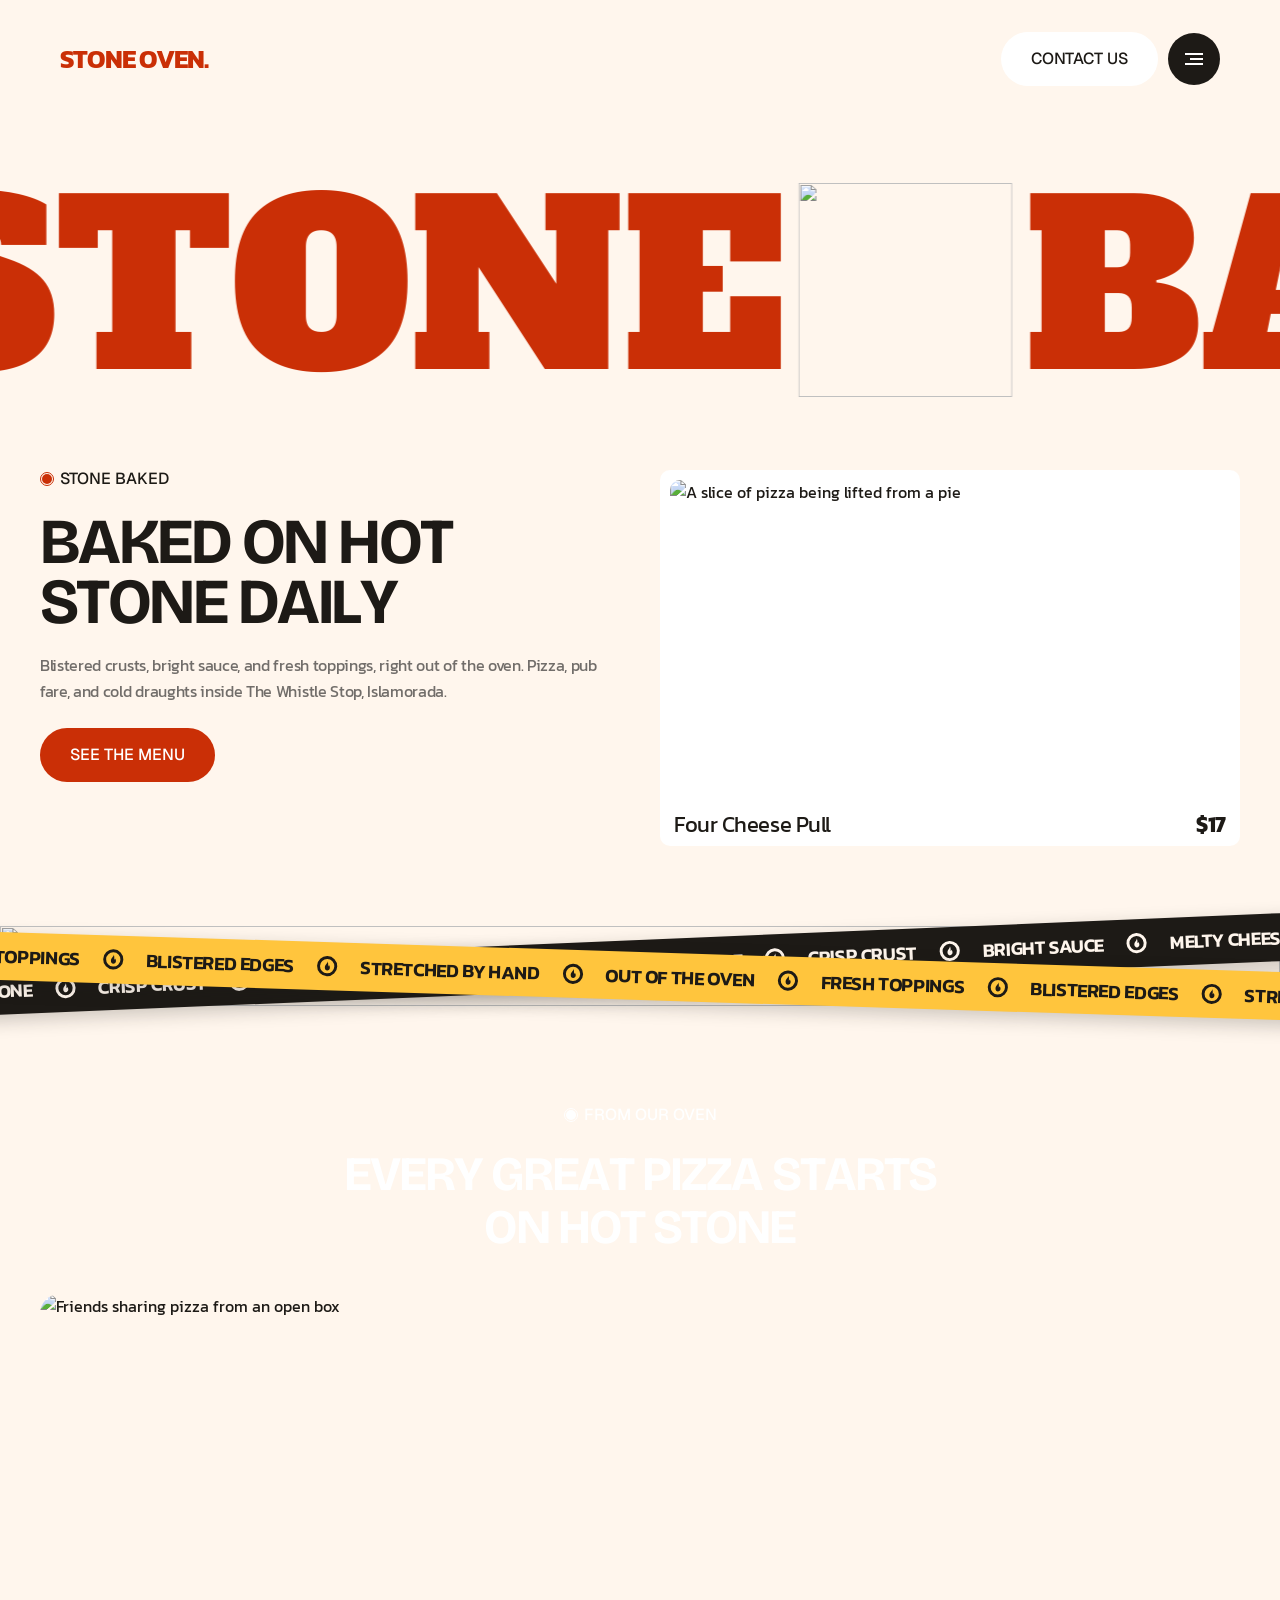
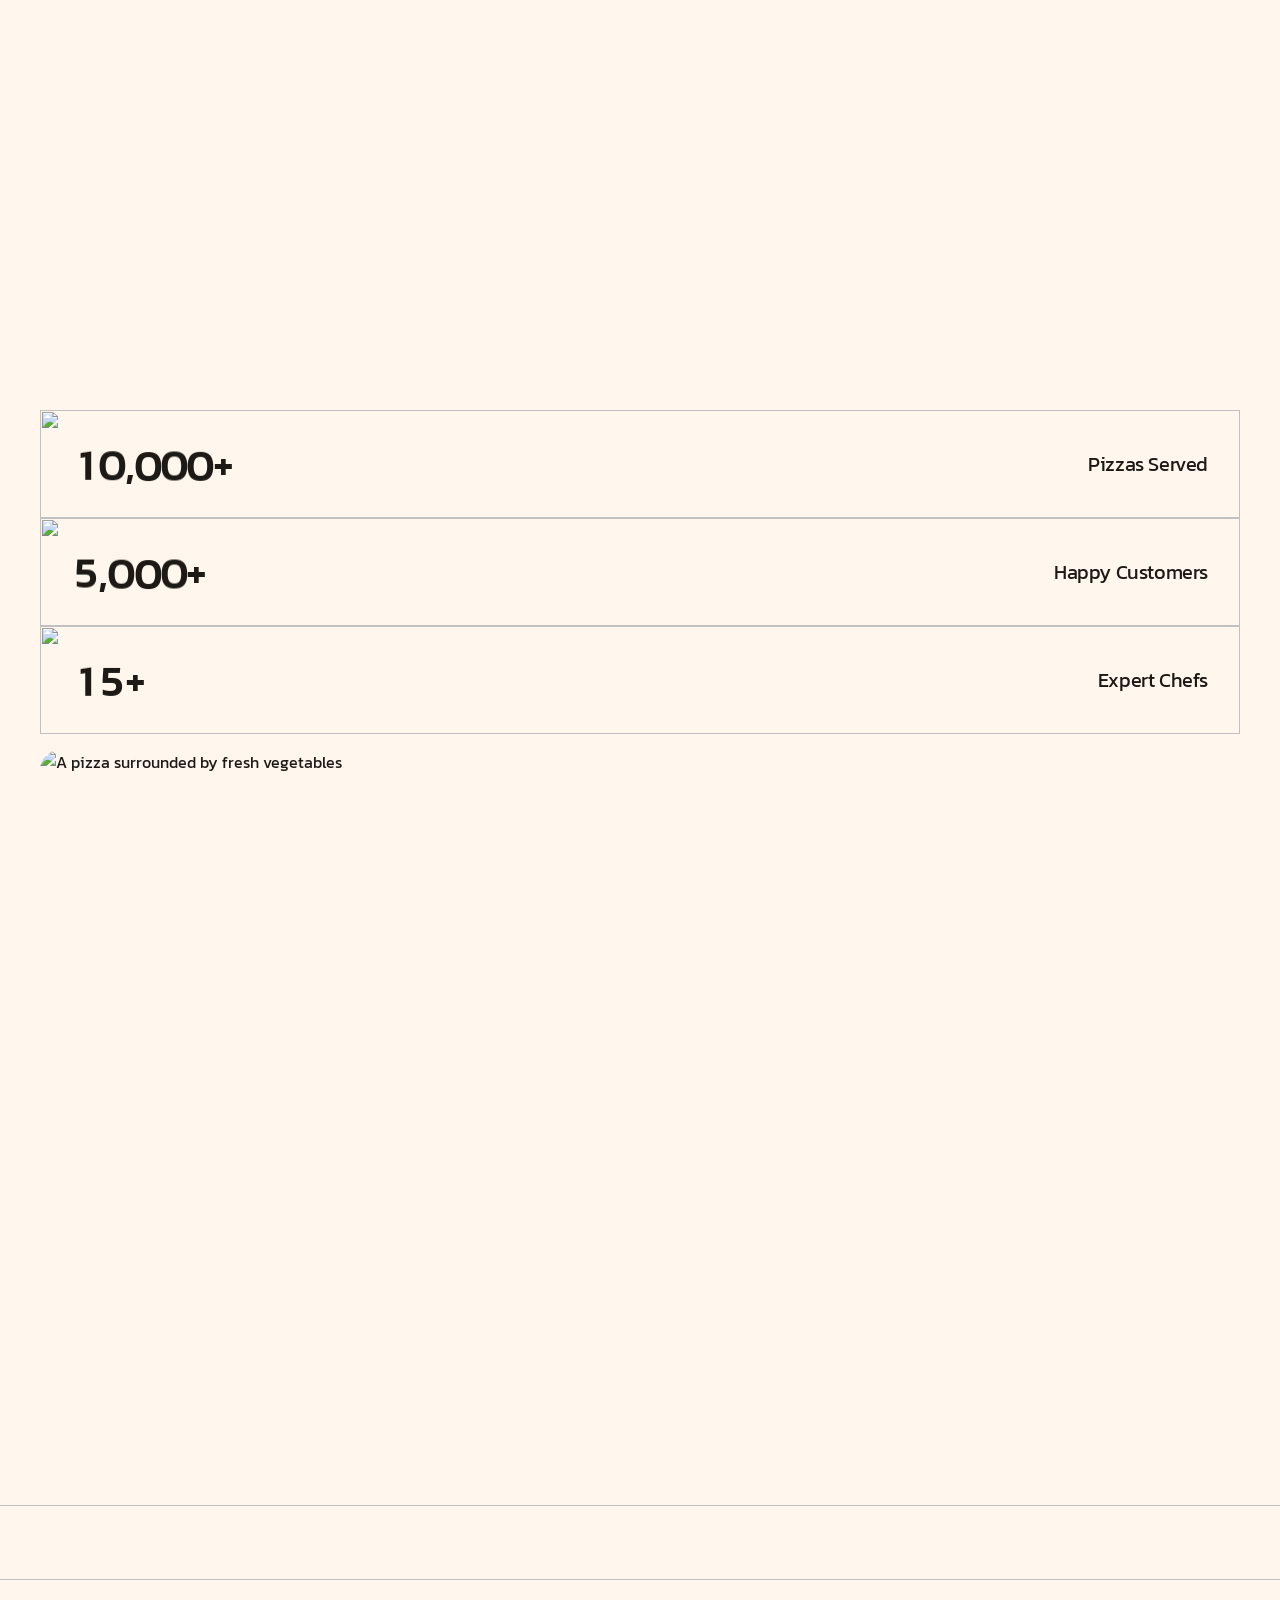
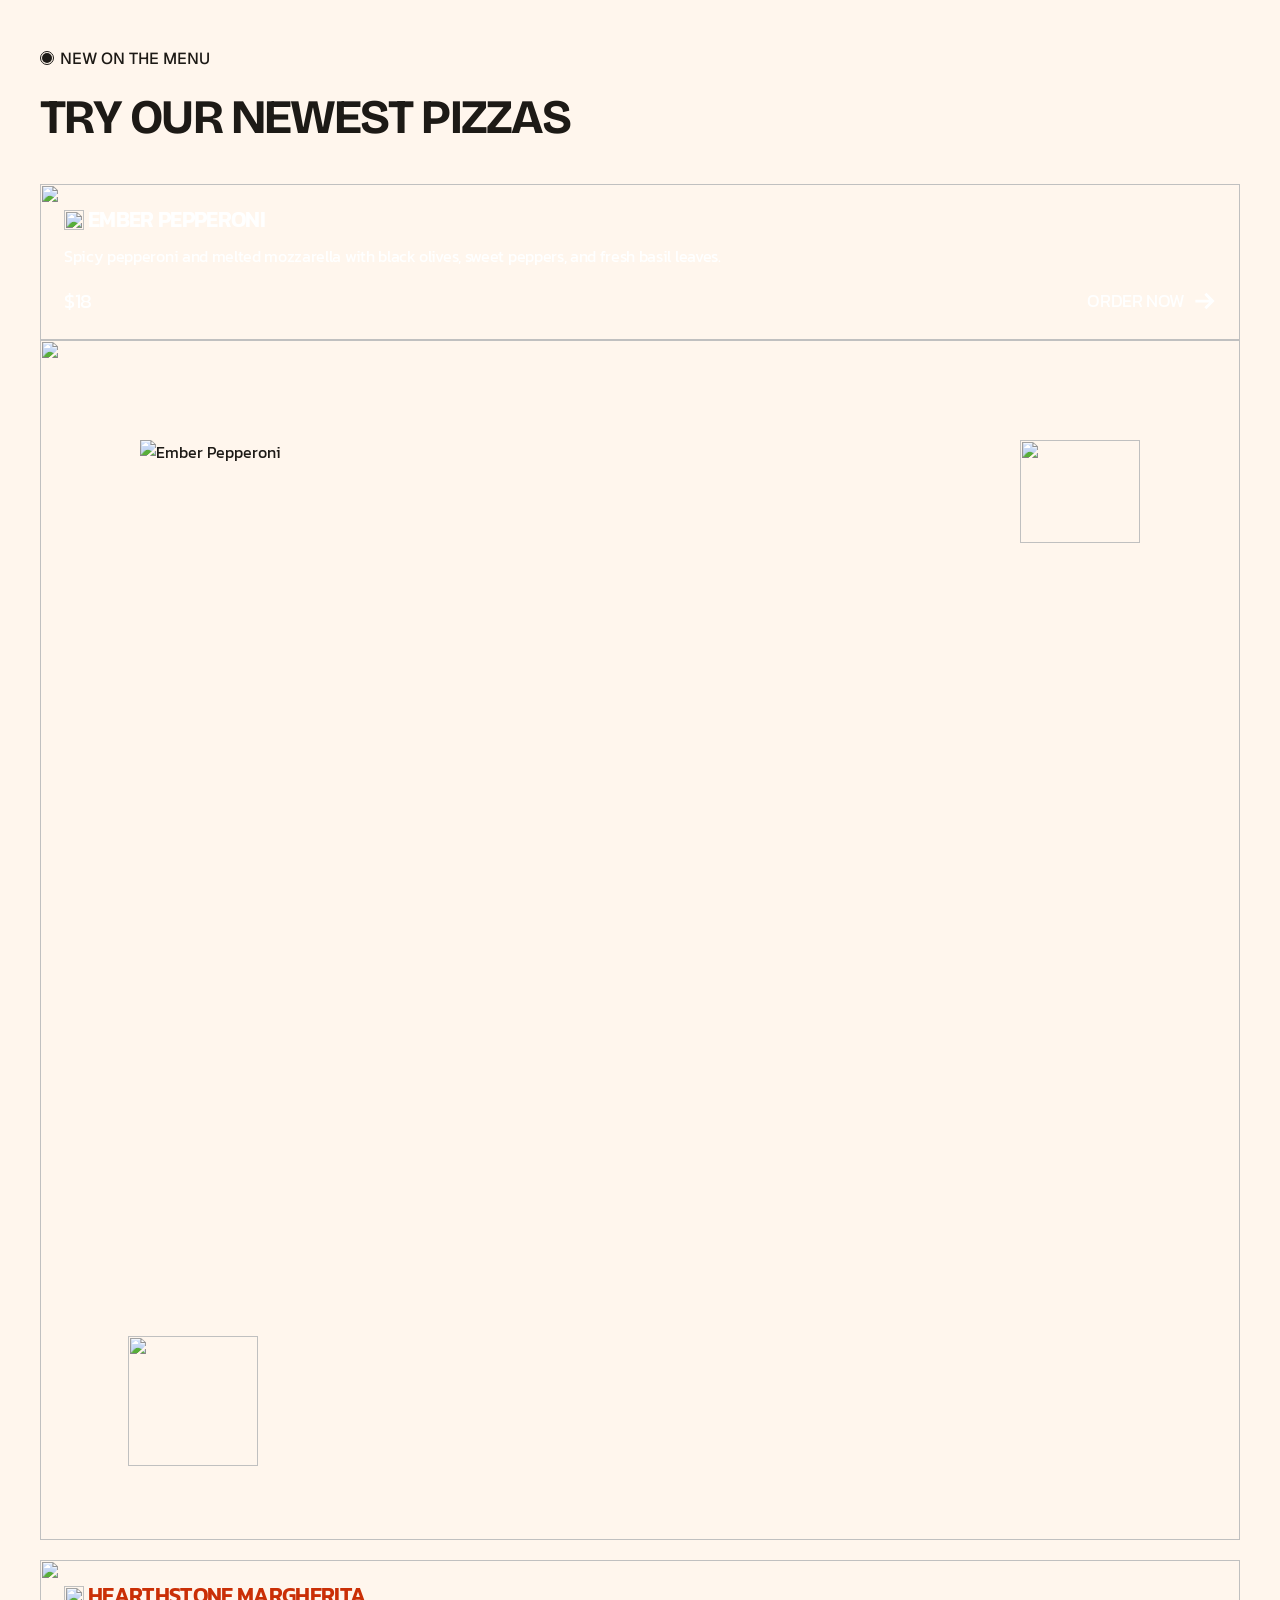
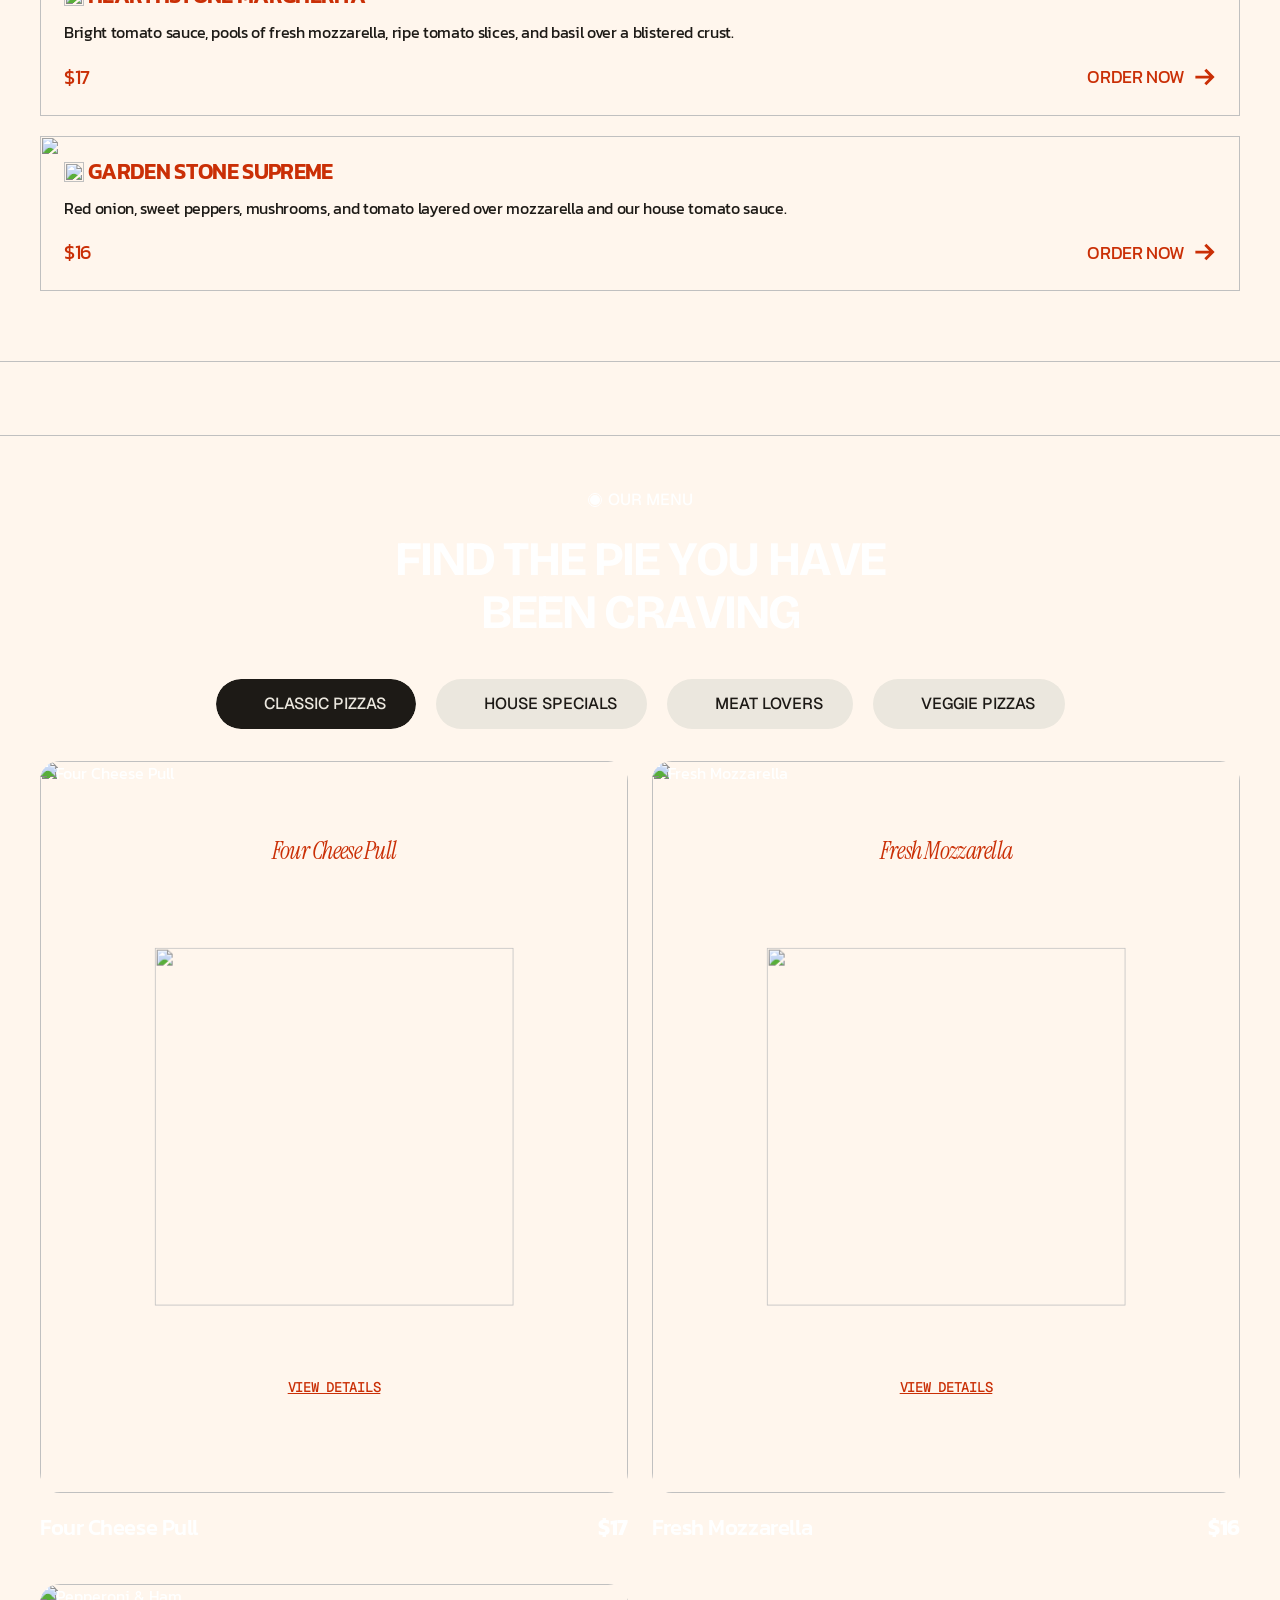
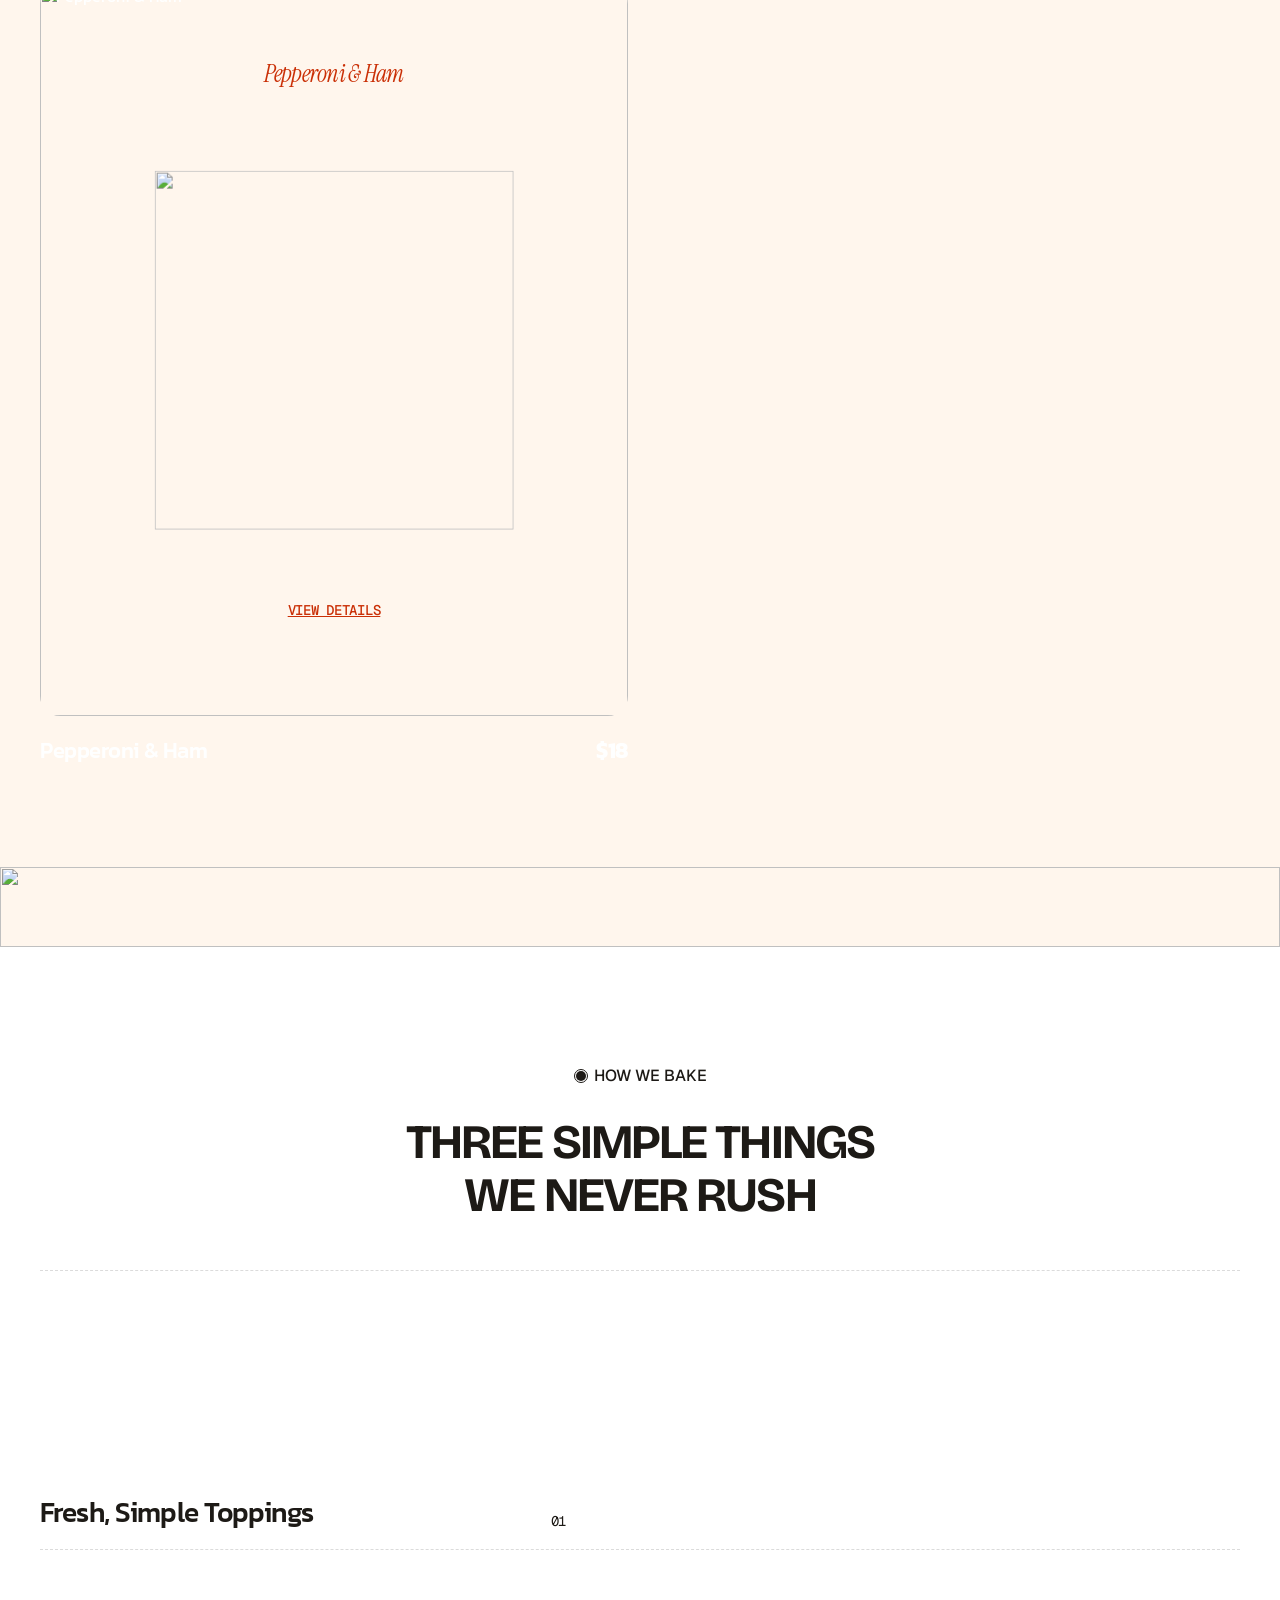
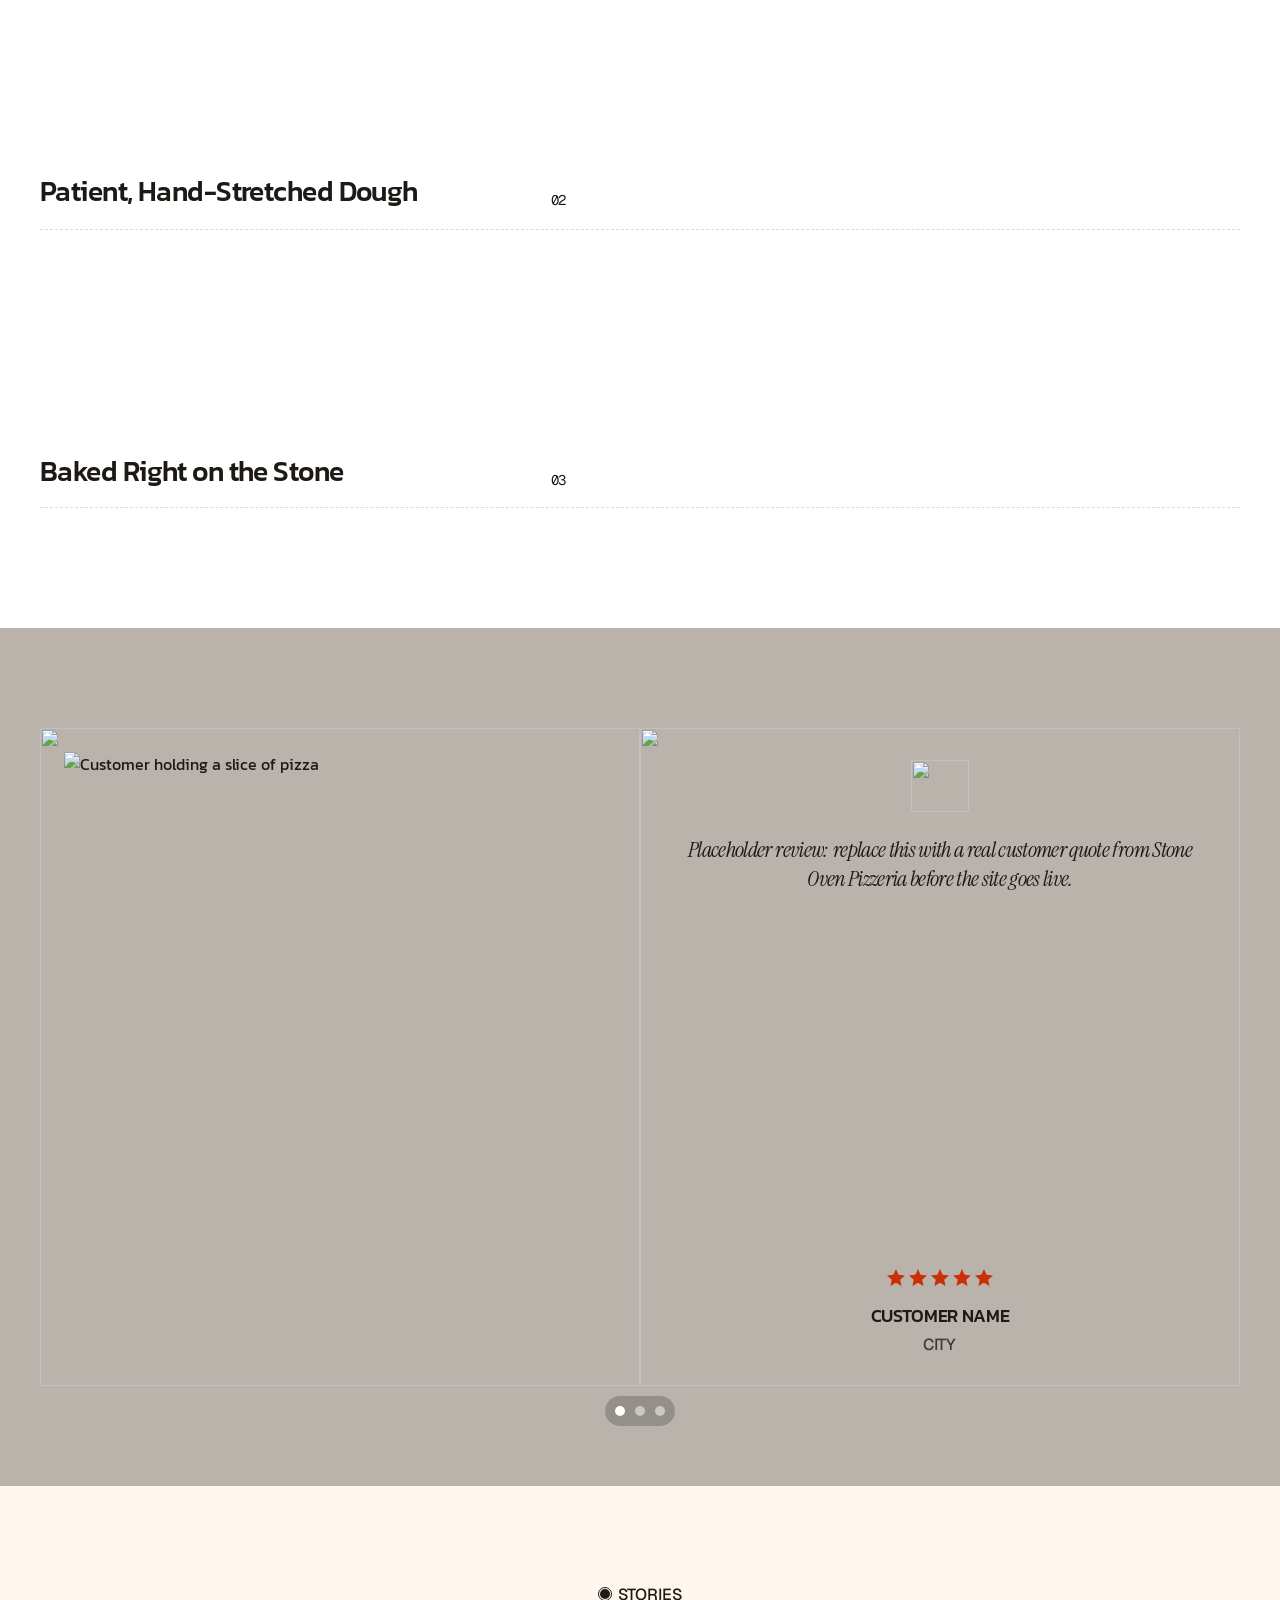
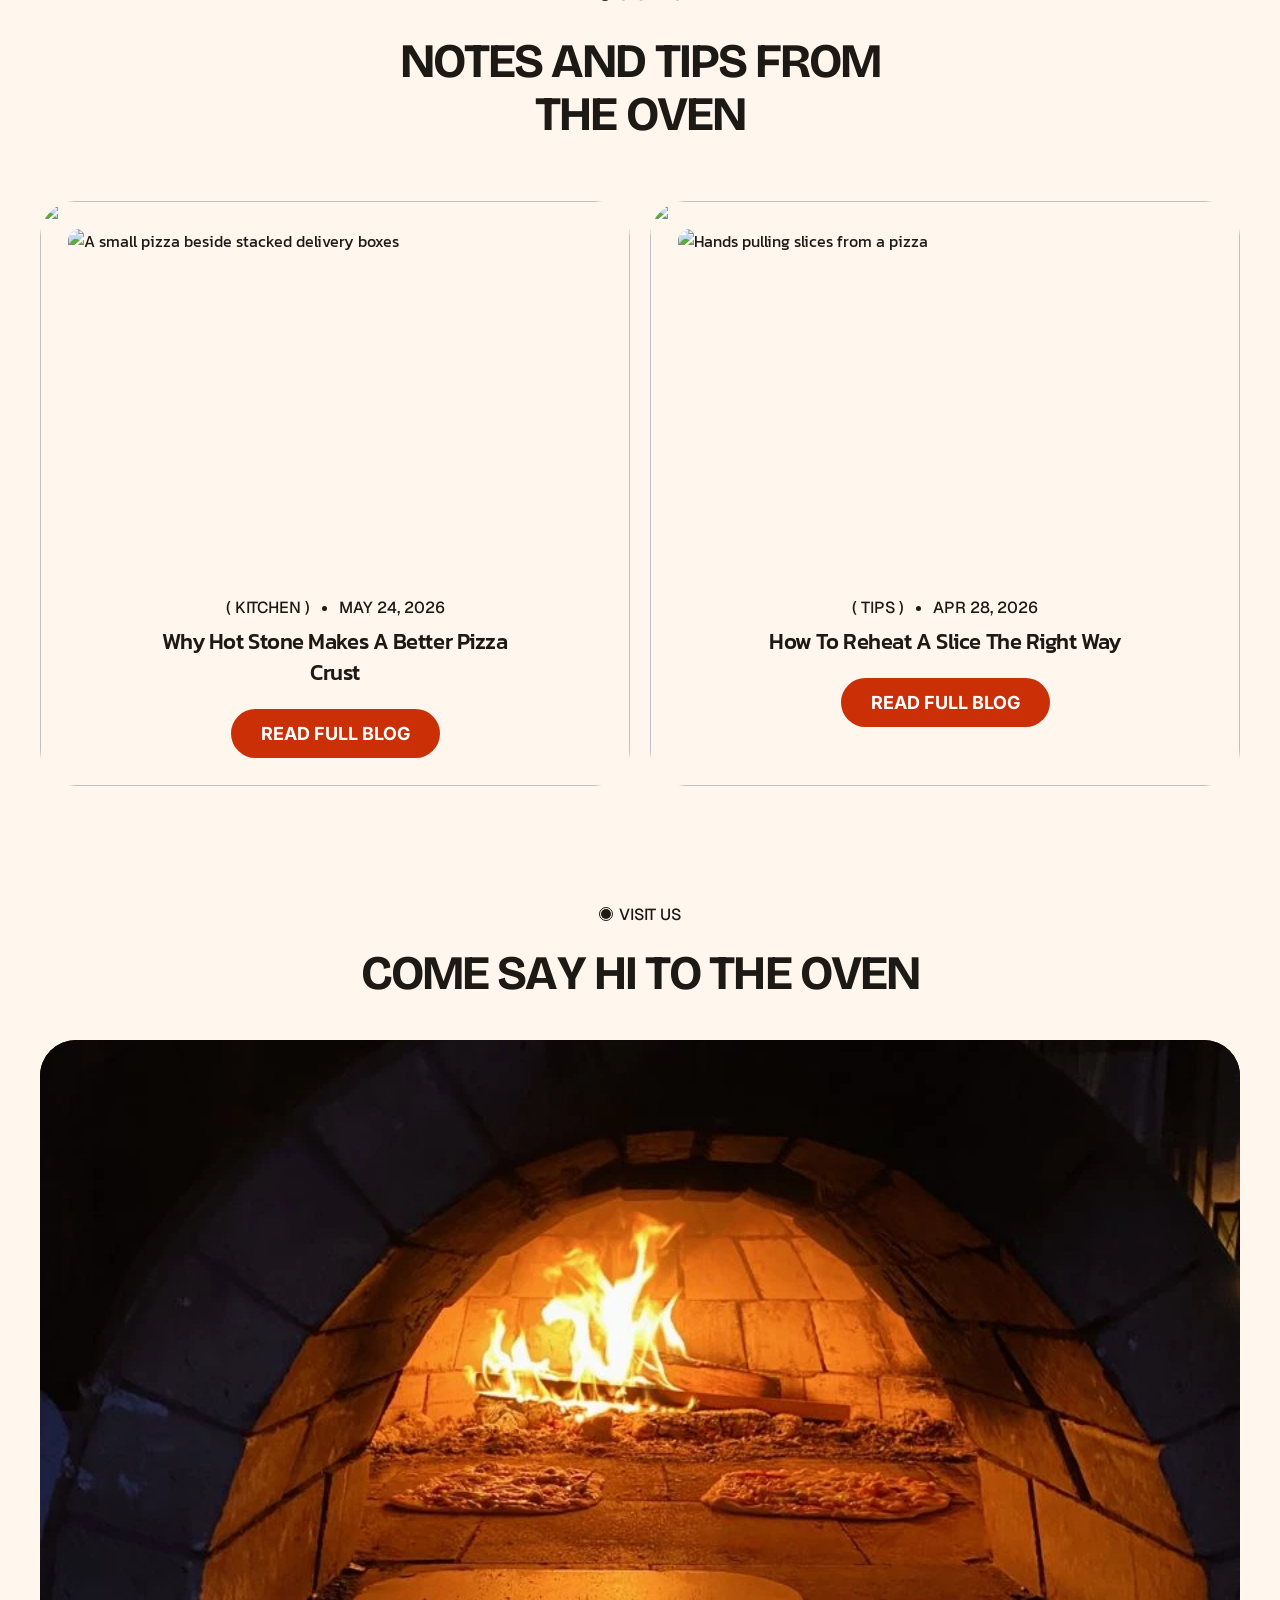
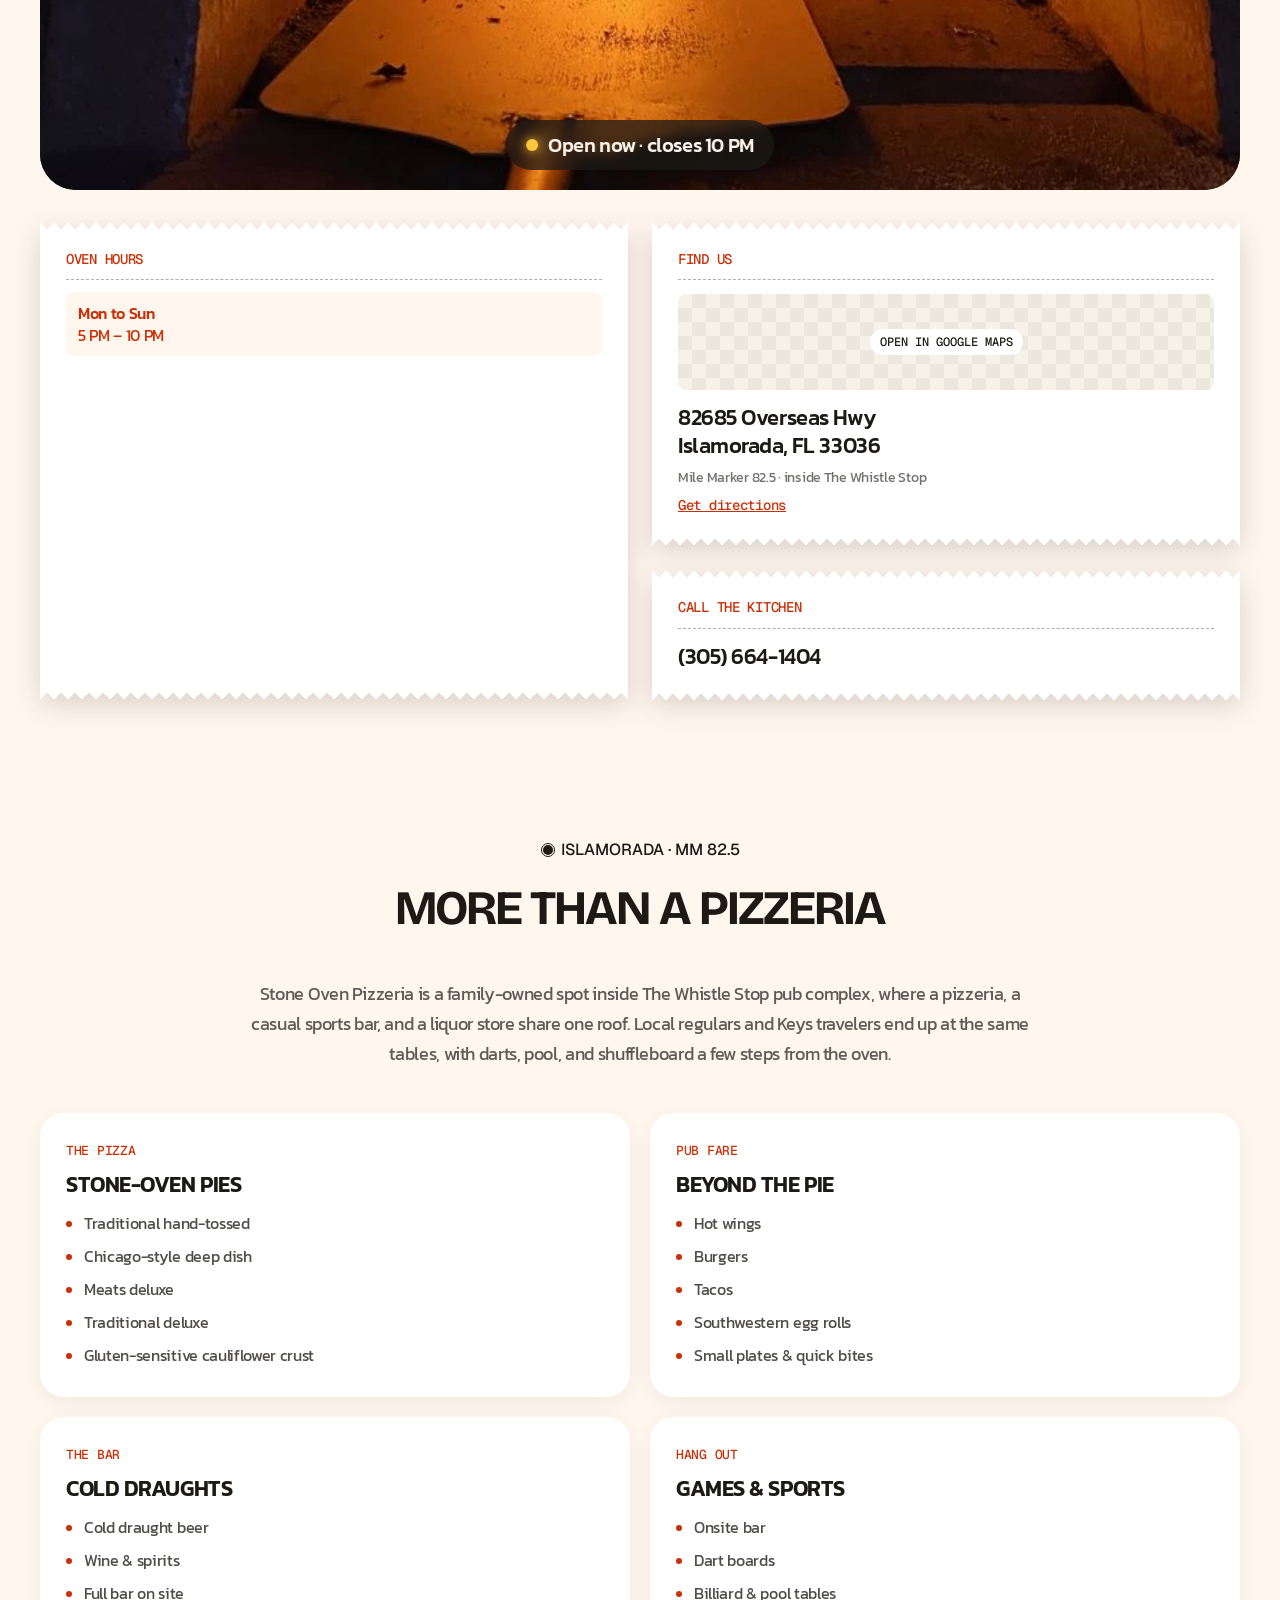
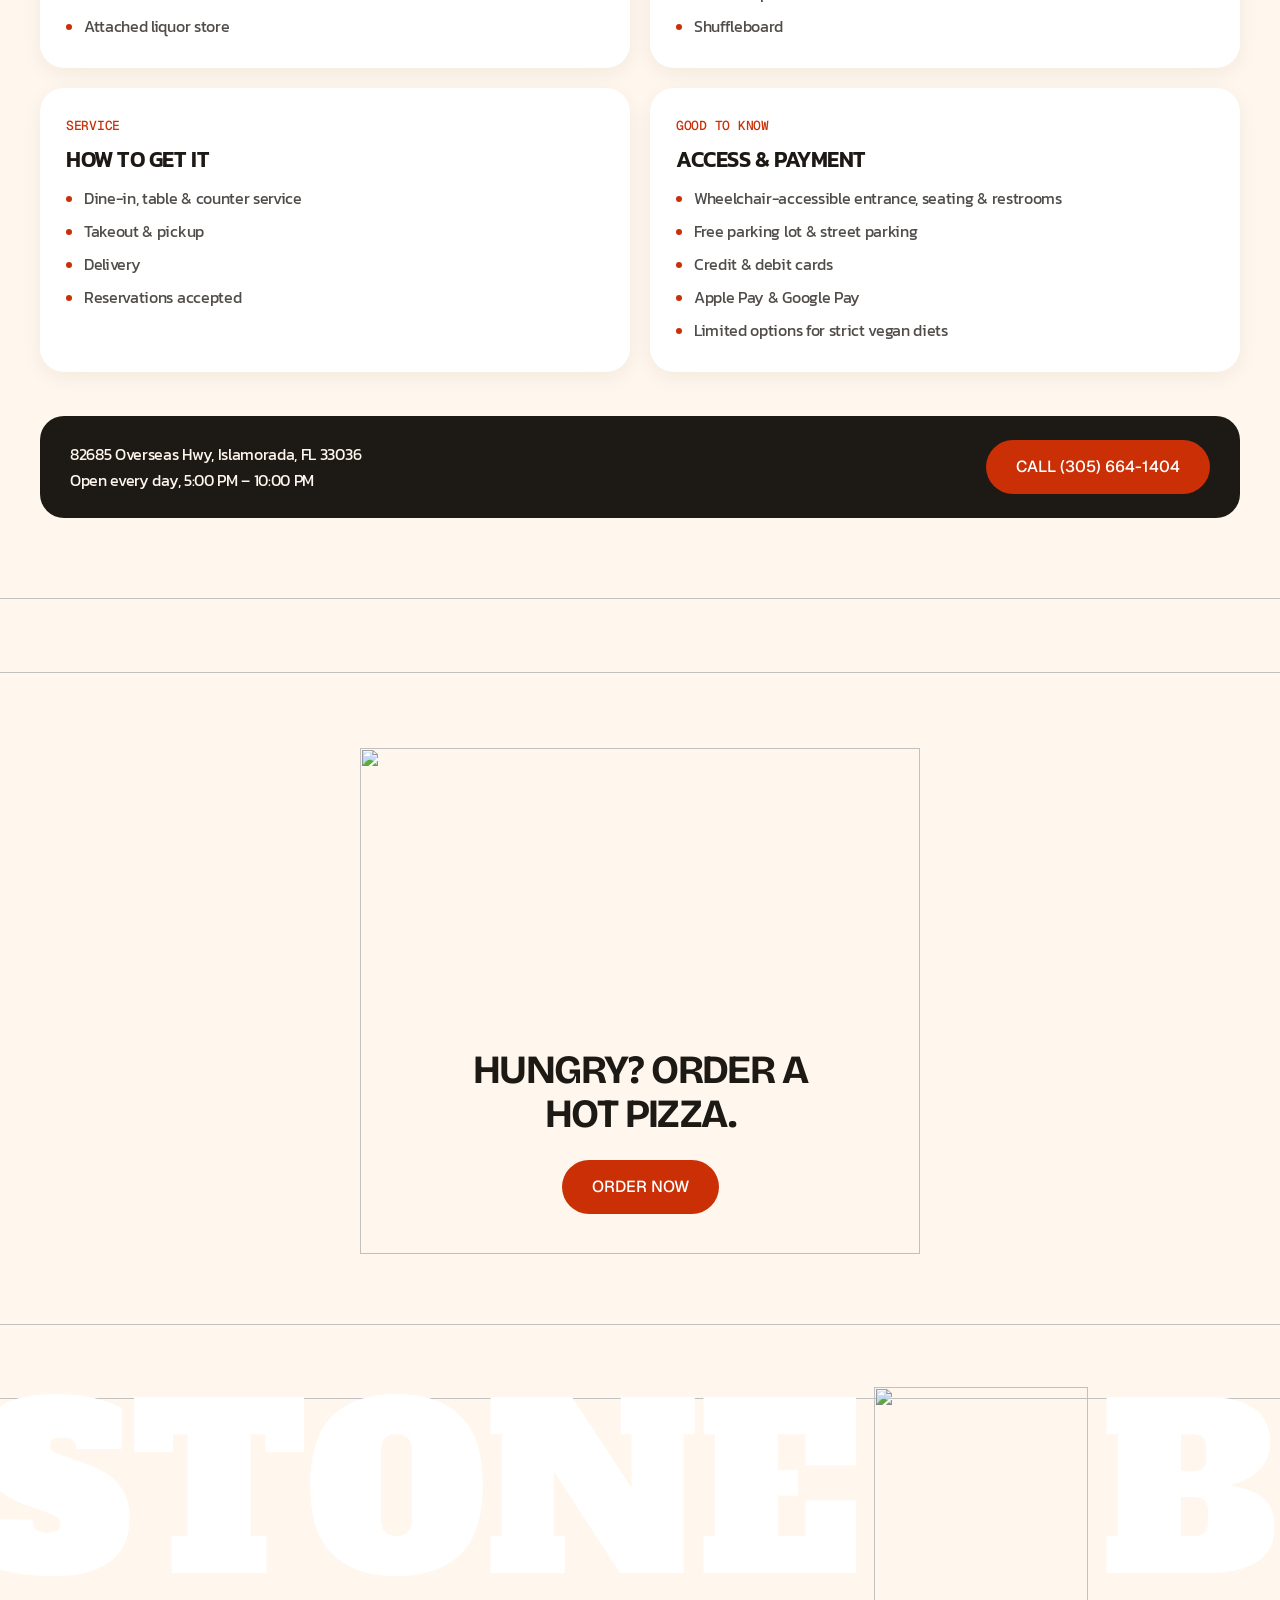
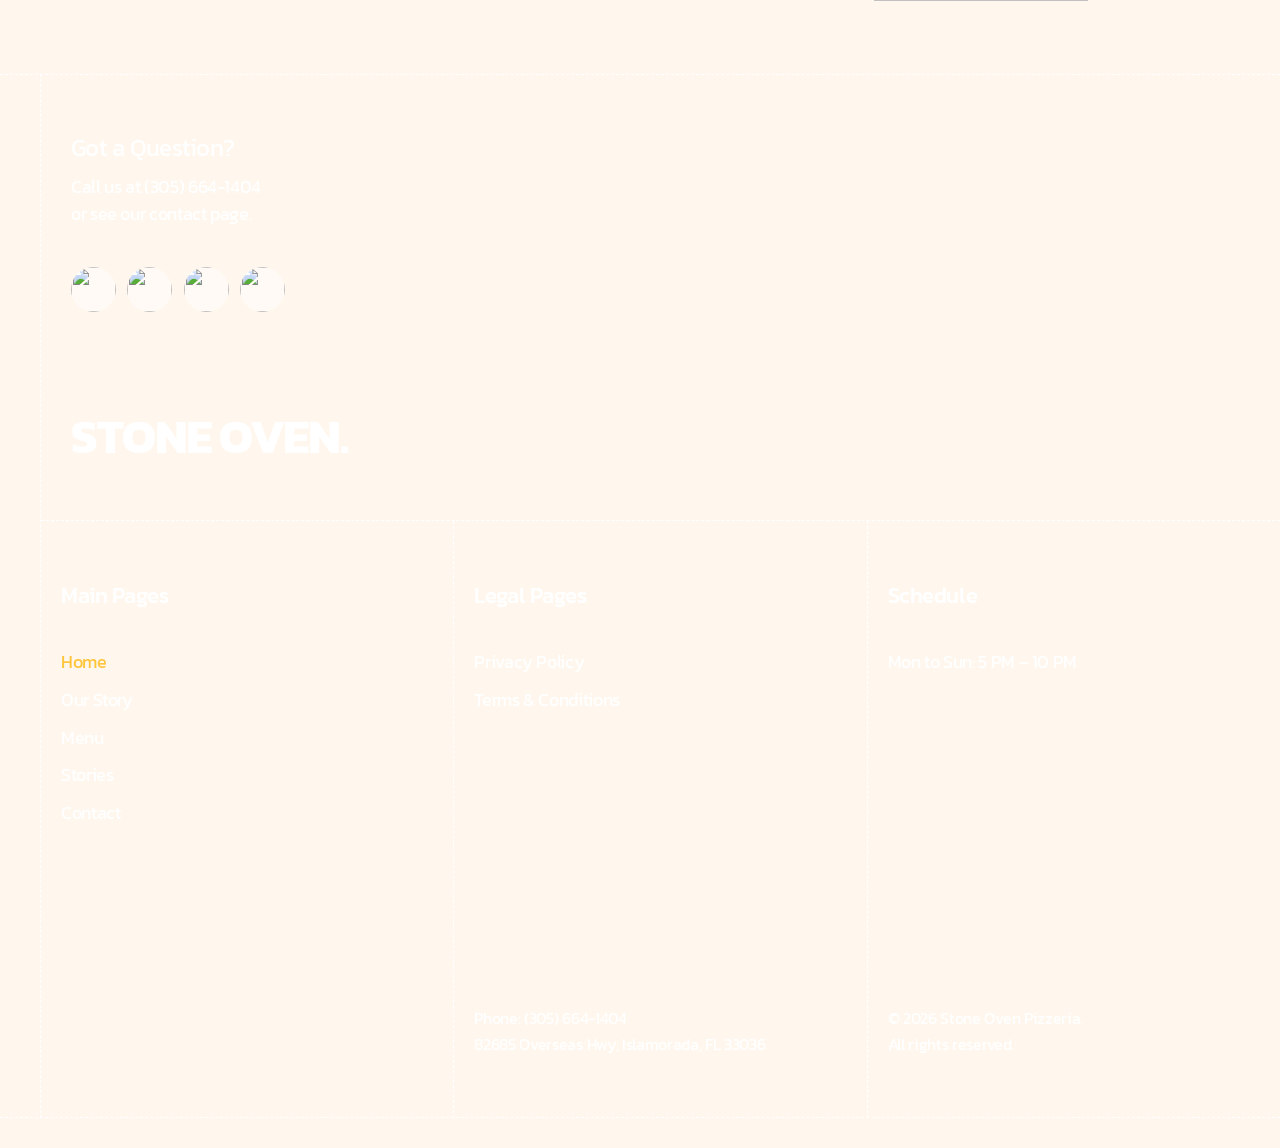
==== index.html @ d00ba5b3 "Add a contact page with directions and hours Visitors had no single place for phone, address, and op" ====
<!doctype html>
<html lang="en">
<head>
<meta charset="utf-8">
<meta name="viewport" content="width=device-width, initial-scale=1">
<meta name="theme-color" content="#fff6ed">
<meta name="color-scheme" content="light">
<title>Stone Oven Pizzeria | The Whistle Stop, Islamorada</title>
<meta name="description" content="Stone Oven Pizzeria inside The Whistle Stop, Islamorada: stone-baked pizza, Chicago deep dish, wings, burgers, cold draughts, and a full bar at Mile Marker 82.5.">
<link rel="icon" href="data:image/svg+xml,%3Csvg xmlns='http://www.w3.org/2000/svg' viewBox='0 0 24 24'%3E%3Ccircle cx='12' cy='12' r='12' fill='%23ca2f06'/%3E%3Cpath fill='%23fff6ed' d='M12.4 4.8c.5 2.7-3.6 4.7-3.6 8.5 0 2.4 1.6 4 3.4 4s3.5-1.5 3.5-3.9c0-1.5-.7-2.6-1.4-3.4-.1.9-.5 1.5-1.1 1.7.4-2.6-.1-5.3-.8-6.9Z'/%3E%3C/svg%3E">
<link rel="preconnect" href="https://fonts.googleapis.com">
<link rel="preconnect" href="https://fonts.gstatic.com" crossorigin>
<link rel="preconnect" href="https://framerusercontent.com">
<link href="https://fonts.googleapis.com/css2?family=Alfa+Slab+One&family=Bricolage+Grotesque:opsz,wght@12..96,700&family=Geist+Mono:wght@400;500&family=Geist:wght@500&family=Instrument+Serif:ital@0;1&family=Inter:wght@700&family=Kanit:wght@400;500;600;700&display=swap" rel="stylesheet">
<link rel="stylesheet" href="css/style.css">
<script>document.documentElement.classList.add('js')</script>
</head>
<body>

<svg width="0" height="0" style="position:absolute" aria-hidden="true">
  <symbol id="i-arrow" viewBox="0 0 22 22"><path fill="currentColor" d="M12.375 2.75 10.313 4.813l4.812 4.812H1.375v2.75h13.75l-4.812 4.813 2.062 2.062L20.625 11Z"/></symbol>
  <symbol id="i-oven" viewBox="0 0 24 24"><path fill="currentColor" fill-rule="evenodd" d="M12 1a11 11 0 1 0 0 22 11 11 0 0 0 0-22Zm0 3.2a7.8 7.8 0 1 1 0 15.6 7.8 7.8 0 0 1 0-15.6Z"/><path fill="currentColor" d="M12.4 6.5c.4 2.2-2.9 3.8-2.9 6.9 0 1.9 1.3 3.2 2.7 3.2s2.8-1.2 2.8-3.1c0-1.2-.6-2.1-1.1-2.7-.1.7-.4 1.2-.9 1.4.3-2.1-.1-4.3-.6-5.7Z"/></symbol>
  <symbol id="i-star" viewBox="0 0 18 18"><path fill="#ca2f06" d="M17.92 6.509 11.563 5.837 8.96 0 6.357 5.837 0 6.509l4.749 4.28-1.326 6.252 5.537-3.193 5.537 3.193-1.326-6.252Z"/></symbol>
</svg>

<!-- Header -->
<div class="nav-wrap" id="nav">
  <header class="nav-bar">
    <a class="logo" href="#" aria-label="Stone Oven Pizzeria home">STONE OVEN.</a>
    <div class="nav-actions">
      <a class="btn btn-white nav-cta" href="#visit"><span>Contact Us</span></a>
      <button class="burger" id="burger" type="button" aria-label="Open menu" aria-expanded="false" aria-controls="overlay">
        <i class="bar bar-top"></i><i class="bar bar-mid"></i><i class="bar bar-bot"></i>
      </button>
    </div>
  </header>
</div>

<!-- Menu overlay -->
<div class="overlay" id="overlay" aria-hidden="true">
  <div class="overlay-inner">
    <div class="overlay-main">
      <nav class="overlay-links" aria-label="Main">
        <a class="is-current" href="#" data-img="0">Home</a>
        <a href="#explore" data-img="1">Menu</a>
        <a href="#visit" data-img="2">Visit</a>
      </nav>
      <div class="overlay-side">
        <div class="overlay-images">
          <img class="is-on" data-src="https://framerusercontent.com/images/W9cvS8M7EvWdSr4r088BW4qpOdA.png?scale-down-to=1024" alt="">
          <img data-src="https://framerusercontent.com/images/F55wDZH99PuVv3pmbYVCxdP91o.png?scale-down-to=1024" alt="">
          <img data-src="https://framerusercontent.com/images/RIqnvz61CVXGBcQcChSZHlsbCGs.jpg?scale-down-to=1024" alt="">
        </div>
        <div class="overlay-social">
          <a href="#">Instagram</a>
          <a href="#">Facebook</a>
          <a href="#">Google</a>
          <a href="#">Yelp</a>
        </div>
      </div>
    </div>
    <p class="overlay-copy">© 2026 Stone Oven Pizzeria. All Rights Reserved</p>
  </div>
</div>

<main>

  <!-- Hero -->
  <section class="hero">
    <figure class="fill"><picture><source media="(max-width: 809.98px)" srcset="https://framerusercontent.com/images/qBKTp7xW70Swl7xJmXecgr4k2a0.png?scale-down-to=1024"><img src="https://framerusercontent.com/images/qBKTp7xW70Swl7xJmXecgr4k2a0.png" alt="" fetchpriority="high"></picture></figure>
    <div class="ticker" data-ticker role="img" aria-label="Stone baked">
      <ul class="ticker-track">
        <li>STONE<img src="https://framerusercontent.com/images/2ugNSGgJgu79pYUFdxTfbSShNhs.png?scale-down-to=1024" alt="">BAKED</li>
      </ul>
    </div>
    <div class="hero-bottom">
      <div class="hero-cards" id="heroCards">
        <a class="hero-card is-on" href="#">
          <span class="hero-card-img"><img src="https://framerusercontent.com/images/aDhjTebJLF4kFgiur4Rb2dmc.jpg?scale-down-to=1024" alt="A slice of pizza being lifted from a pie"></span>
          <span class="hero-card-meta"><b>Four Cheese Pull</b><strong>$17</strong></span>
        </a>
        <a class="hero-card" href="#">
          <span class="hero-card-img"><img src="https://framerusercontent.com/images/KPB0sUOeKgynOIx812bchnMXTw.png?scale-down-to=1024" alt="A thick crust pizza on a table"></span>
          <span class="hero-card-meta"><b>Fresh Mozzarella</b><strong>$16</strong></span>
        </a>
        <a class="hero-card" href="#">
          <span class="hero-card-img"><img src="https://framerusercontent.com/images/HkR5BifDLPe7PxC66kVpO38UUs.png?scale-down-to=1024" alt="A pizza with tomatoes and green toppings"></span>
          <span class="hero-card-meta"><b>Pepperoni &amp; Ham</b><strong>$18</strong></span>
        </a>
      </div>
      <div class="hero-text">
        <p class="tag tag-dark"><i></i>Stone Baked</p>
        <div class="hero-copy">
          <h1 class="h1" data-chars>Baked on Hot Stone Daily</h1>
          <p class="body muted">Blistered crusts, bright sauce, and fresh toppings, right out of the oven. Pizza, pub fare, and cold draughts inside The Whistle Stop, Islamorada.</p>
        </div>
        <a class="btn btn-red" href="#explore"><span>See the Menu</span></a>
      </div>
    </div>
  </section>

  <figure class="separator"><img src="https://framerusercontent.com/images/kHred7qIsH9usH44Kkxk4wyrcu8.svg" alt=""></figure>

  <div class="ribbons" aria-hidden="true">
    <div class="ribbon ribbon-a"><div class="ribbon-track" data-ribbon="Hot Stone|Crisp Crust|Bright Sauce|Melty Cheese"></div></div>
    <div class="ribbon ribbon-b"><div class="ribbon-track" data-ribbon="Fresh Toppings|Blistered Edges|Stretched by Hand|Out of the Oven"></div></div>
  </div>


  <!-- Behind the slice -->
  <section class="behind">
    <figure class="fill"><picture><source media="(max-width: 809.98px)" srcset="https://framerusercontent.com/images/2hG0hXTAULyzs6JDRmQK0JhU4Lc.png?scale-down-to=1024"><img src="https://framerusercontent.com/images/2hG0hXTAULyzs6JDRmQK0JhU4Lc.png" alt="" loading="lazy"></picture></figure>
    <figure class="jag jag-bottom"><img src="https://framerusercontent.com/images/L1xVvXZt3gtK1tyiVlYaUHXL4.svg" alt=""></figure>
    <div class="behind-inner">
      <div class="heading heading-behind">
        <p class="tag tag-light"><i></i>From Our Oven</p>
        <h2 class="h2 light" data-chars>Every Great Pizza Starts on Hot Stone</h2>
      </div>
      <div class="behind-grid">
        <figure class="behind-img" data-reveal="left"><img src="https://framerusercontent.com/images/zFNbGdVC1xhpQu0ooEQJJqq6jcU.png?scale-down-to=1024" alt="Friends sharing pizza from an open box" loading="lazy"></figure>
        <div class="stats">
          <div class="stat" data-reveal="up">
            <img class="stat-bg" src="https://framerusercontent.com/images/lShlEv8NZswuBCIVM43X7m0iHI.png" alt="" loading="lazy">
            <span class="odo" data-odo="10,000" aria-label="10,000+"></span>
            <p class="stat-label">Pizzas Served</p>
          </div>
          <div class="stat" data-reveal="up">
            <img class="stat-bg" src="https://framerusercontent.com/images/lShlEv8NZswuBCIVM43X7m0iHI.png" alt="" loading="lazy">
            <span class="odo" data-odo="5,000" aria-label="5,000+"></span>
            <p class="stat-label">Happy Customers</p>
          </div>
          <div class="stat" data-reveal="up">
            <img class="stat-bg" src="https://framerusercontent.com/images/lShlEv8NZswuBCIVM43X7m0iHI.png" alt="" loading="lazy">
            <span class="odo" data-odo="15" aria-label="15+"></span>
            <p class="stat-label">Expert Chefs</p>
          </div>
        </div>
        <figure class="behind-img" data-reveal="right"><img src="https://framerusercontent.com/images/c5YywwehmDE2CyAUj5JplnXWU8.jpg?scale-down-to=1024" alt="A pizza surrounded by fresh vegetables" loading="lazy"></figure>
      </div>
    </div>
  </section>

  <!-- Newly added -->
  <section class="newly" id="newly">
    <div class="newly-left">
      <div class="heading heading-left">
        <p class="tag tag-dark"><i></i>New on the Menu</p>
        <h2 class="h2" data-chars>Try Our Newest Pizzas</h2>
      </div>
      <div class="newly-items">
        <div class="newly-slot">
          <article class="item is-active" data-pizza="0">
            <img class="item-border" src="https://framerusercontent.com/images/qWn3RyqP5hrdFw27Uxz28d337Ow.svg" alt="" loading="lazy">
            <img class="item-fill" src="https://framerusercontent.com/images/B2fgopjRfPBelBpVrkbTqCuEA.svg" alt="" loading="lazy">
            <div class="item-content">
              <div class="item-head">
                <h3 class="item-name"><img src="https://framerusercontent.com/images/3Xa97ulSG9tQmL4Ca3wg5FXzrMY.svg" alt="" width="20" height="20">Ember Pepperoni</h3>
                <p class="item-desc">Spicy pepperoni and melted mozzarella with black olives, sweet peppers, and fresh basil leaves.</p>
              </div>
              <div class="item-foot">
                <p class="item-price">$18</p>
                <a class="item-order" href="#">ORDER NOW <span class="item-arrow"><svg><use href="#i-arrow"/></svg><svg><use href="#i-arrow"/></svg></span></a>
              </div>
            </div>
          </article>
        </div>
        <div class="newly-slot">
          <article class="item" data-pizza="1">
            <img class="item-border" src="https://framerusercontent.com/images/qWn3RyqP5hrdFw27Uxz28d337Ow.svg" alt="" loading="lazy">
            <img class="item-fill" src="https://framerusercontent.com/images/B2fgopjRfPBelBpVrkbTqCuEA.svg" alt="" loading="lazy">
            <div class="item-content">
              <div class="item-head">
                <h3 class="item-name"><img src="https://framerusercontent.com/images/3Xa97ulSG9tQmL4Ca3wg5FXzrMY.svg" alt="" width="20" height="20">Hearthstone Margherita</h3>
                <p class="item-desc">Bright tomato sauce, pools of fresh mozzarella, ripe tomato slices, and basil over a blistered crust.</p>
              </div>
              <div class="item-foot">
                <p class="item-price">$17</p>
                <a class="item-order" href="#">ORDER NOW <span class="item-arrow"><svg><use href="#i-arrow"/></svg><svg><use href="#i-arrow"/></svg></span></a>
              </div>
            </div>
          </article>
        </div>
        <div class="newly-slot">
          <article class="item" data-pizza="2">
            <img class="item-border" src="https://framerusercontent.com/images/qWn3RyqP5hrdFw27Uxz28d337Ow.svg" alt="" loading="lazy">
            <img class="item-fill" src="https://framerusercontent.com/images/B2fgopjRfPBelBpVrkbTqCuEA.svg" alt="" loading="lazy">
            <div class="item-content">
              <div class="item-head">
                <h3 class="item-name"><img src="https://framerusercontent.com/images/3Xa97ulSG9tQmL4Ca3wg5FXzrMY.svg" alt="" width="20" height="20">Garden Stone Supreme</h3>
                <p class="item-desc">Red onion, sweet peppers, mushrooms, and tomato layered over mozzarella and our house tomato sauce.</p>
              </div>
              <div class="item-foot">
                <p class="item-price">$16</p>
                <a class="item-order" href="#">ORDER NOW <span class="item-arrow"><svg><use href="#i-arrow"/></svg><svg><use href="#i-arrow"/></svg></span></a>
              </div>
            </div>
          </article>
        </div>
      </div>
    </div>
    <div class="newly-right" id="newlyRight">
      <div class="pizza-stage" id="pizzaStage">
        <figure class="fill"><img src="https://framerusercontent.com/images/7pZdz8UmD2vVgQSiSYm8E0tc4TA.png?scale-down-to=1024" alt="" loading="lazy"></figure>
        <div class="pizza-wrap">
          <div class="pizza-spin" id="pizzaSpin">
            <img class="is-on" src="https://framerusercontent.com/images/2ugNSGgJgu79pYUFdxTfbSShNhs.png?scale-down-to=1024" alt="Ember Pepperoni" loading="lazy">
            <img src="https://framerusercontent.com/images/YcsM2Ba5wOIiwt6ltc2EjZqZh0.png?scale-down-to=1024" alt="Hearthstone Margherita" loading="lazy">
            <img src="https://framerusercontent.com/images/CwtgOTrPgMN4i5TwUdtDeGbv4.png?scale-down-to=1024" alt="Garden Stone Supreme" loading="lazy">
          </div>
          <img class="garnish garnish-leaf" src="https://framerusercontent.com/images/CLBHvevS4uB0GZ8UmXMU4Btxjc.svg" alt="" loading="lazy">
          <img class="garnish garnish-tomato" src="https://framerusercontent.com/images/C0UmP0XoHfmSYrCIWIgCmHbflLw.svg" alt="" loading="lazy">
        </div>
      </div>
    </div>
  </section>

  <!-- Explore pizza -->
  <section class="explore" id="explore">
    <figure class="fill"><picture><source media="(max-width: 809.98px)" srcset="https://framerusercontent.com/images/2hG0hXTAULyzs6JDRmQK0JhU4Lc.png?scale-down-to=1024"><img src="https://framerusercontent.com/images/2hG0hXTAULyzs6JDRmQK0JhU4Lc.png" alt="" loading="lazy"></picture></figure>
    <figure class="jag jag-top"><img src="https://framerusercontent.com/images/L1xVvXZt3gtK1tyiVlYaUHXL4.svg" alt=""></figure>
    <div class="explore-inner">
      <div class="heading heading-explore">
        <p class="tag tag-light"><i></i>Our Menu</p>
        <h2 class="h2 light" data-chars>Find the Pie You Have Been Craving</h2>
      </div>
      <div class="explore-body">
        <div class="tabs" role="tablist" aria-label="Pizza categories">
          <button class="tab is-active" role="tab" aria-selected="true" data-tab="classic"><img src="https://framerusercontent.com/images/GapXqAesC8LaXJRuWtCE67HPJXg.svg" alt="" width="16" height="16"><span>Classic Pizzas</span></button>
          <button class="tab" role="tab" aria-selected="false" data-tab="signature"><img src="https://framerusercontent.com/images/EF5mYMRIl0HknGlDK1i0VqwSY.svg" alt="" width="16" height="16"><span>House Specials</span></button>
          <button class="tab" role="tab" aria-selected="false" data-tab="meat"><img src="https://framerusercontent.com/images/98N3gR4U8ZYTMauOvu00nz605H0.svg" alt="" width="16" height="16"><span>Meat Lovers</span></button>
          <button class="tab" role="tab" aria-selected="false" data-tab="veggie"><img src="https://framerusercontent.com/images/zalaJIoxBVtr8PacnveF4xqpTp4.svg" alt="" width="16" height="16"><span>Veggie Pizzas</span></button>
        </div>
        <div class="cards" id="cards"></div>
      </div>
    </div>
  </section>

  <figure class="separator"><img src="https://framerusercontent.com/images/kHred7qIsH9usH44Kkxk4wyrcu8.svg" alt=""></figure>

  <!-- Our approach -->
  <section class="approach">
    <div class="approach-inner">
      <div class="heading heading-approach">
        <p class="tag tag-dark"><i></i>How We Bake</p>
        <h2 class="h2" data-chars>Three Simple Things We Never Rush</h2>
      </div>
      <div class="rows">
        <article class="row">
          <div class="row-text">
            <div class="row-head">
              <div class="row-title">
                <h3>Fresh, Simple Toppings</h3>
                <div class="row-collapse"><p>Good pizza does not need much. We prep our vegetables, cheeses, and meats in the kitchen, then top each pie to order so every flavor stays bright and every slice has a little of everything.</p></div>
              </div>
              <p class="row-serial">01</p>
            </div>
            <div class="row-collapse row-collapse-btn"><a class="btn btn-red" href="#"><span>Read More</span></a></div>
          </div>
          <div class="row-img"><img src="https://framerusercontent.com/images/SFpshwnuiFFDgT04v96T1RQlTQ.png?scale-down-to=1024" alt="Pizza slices in a box beside a paper cup" loading="lazy"></div>
        </article>
        <article class="row">
          <div class="row-text">
            <div class="row-head">
              <div class="row-title">
                <h3>Patient, Hand-Stretched Dough</h3>
                <div class="row-collapse"><p>We give our dough the time it needs, then stretch every base by hand. That patience builds an airy, chewy center and a crisp golden edge that holds up to the very last bite.</p></div>
              </div>
              <p class="row-serial">02</p>
            </div>
            <div class="row-collapse row-collapse-btn"><a class="btn btn-red" href="#"><span>Read More</span></a></div>
          </div>
          <div class="row-img"><img src="https://framerusercontent.com/images/W4H7kUfUBM5Yo8ZjU414uUTk6XM.png?scale-down-to=1024" alt="A pizza loaded with colorful toppings" loading="lazy"></div>
        </article>
        <article class="row">
          <div class="row-text">
            <div class="row-head">
              <div class="row-title">
                <h3>Baked Right on the Stone</h3>
                <div class="row-collapse"><p>Hot stone is where the magic happens. It draws moisture from the base, blisters the crust, and melts the cheese evenly, so each pizza comes out crisp underneath and soft on top.</p></div>
              </div>
              <p class="row-serial">03</p>
            </div>
            <div class="row-collapse row-collapse-btn"><a class="btn btn-red" href="#"><span>Read More</span></a></div>
          </div>
          <div class="row-img"><img src="https://framerusercontent.com/images/qUpL2DbQ9BzcvUBcbQLsayuKVI.png?scale-down-to=1024" alt="Pizza with tomato sauce on a wooden board" loading="lazy"></div>
        </article>
      </div>
    </div>
  </section>

  <!-- Testimonials -->
  <section class="testimonials">
    <figure class="fill"><picture><source media="(max-width: 809.98px)" srcset="https://framerusercontent.com/images/PJM33P2BmmZU71uoyyjN7PzM.png?scale-down-to=1024"><img src="https://framerusercontent.com/images/PJM33P2BmmZU71uoyyjN7PzM.png?scale-down-to=2048" alt="" loading="lazy"></picture></figure>
    <div class="testimonials-mask"></div>
    <div class="testimonials-inner">
      <div class="slider" id="slider">
        <div class="slider-view">
          <article class="slide">
            <div class="slide-photo"><img class="slide-bg" src="https://framerusercontent.com/images/NY7MA4hrnLJ3ttxahKMwrdSj3wQ.png?scale-down-to=1024" alt="" loading="lazy"><img class="slide-face" src="https://framerusercontent.com/images/SGYx6yqf9dK7um3NmSexlldg4Q.png?scale-down-to=1024" alt="Customer holding a slice of pizza" loading="lazy"></div>
            <div class="slide-copy"><img class="slide-bg" src="https://framerusercontent.com/images/d6c3gQPAQqHCJDv23Ve9nx3iA.png?scale-down-to=1024" alt="" loading="lazy">
              <div class="slide-text">
                <div class="slide-top"><img class="slide-quote" src="https://framerusercontent.com/images/VszYocG7aUkz1G6zkRXXWphQ.svg" alt="" loading="lazy"><p>Placeholder review: replace this with a real customer quote from Stone Oven Pizzeria before the site goes live.</p></div>
                <div class="slide-bottom"><div class="stars" role="img" aria-label="5 stars"><svg><use href="#i-star"/></svg><svg><use href="#i-star"/></svg><svg><use href="#i-star"/></svg><svg><use href="#i-star"/></svg><svg><use href="#i-star"/></svg></div><div class="slide-who"><p class="slide-name">Customer Name</p><p class="slide-place">City</p></div></div>
              </div>
            </div>
          </article>
          <article class="slide">
            <div class="slide-photo"><img class="slide-bg" src="https://framerusercontent.com/images/NY7MA4hrnLJ3ttxahKMwrdSj3wQ.png?scale-down-to=1024" alt="" loading="lazy"><img class="slide-face" src="https://framerusercontent.com/images/kwBenhbHhtqQoDwFbrm4bpwqOWI.png?scale-down-to=1024" alt="Customer holding a plate" loading="lazy"></div>
            <div class="slide-copy"><img class="slide-bg" src="https://framerusercontent.com/images/d6c3gQPAQqHCJDv23Ve9nx3iA.png?scale-down-to=1024" alt="" loading="lazy">
              <div class="slide-text">
                <div class="slide-top"><img class="slide-quote" src="https://framerusercontent.com/images/VszYocG7aUkz1G6zkRXXWphQ.svg" alt="" loading="lazy"><p>Placeholder review: replace this with a real customer quote from Stone Oven Pizzeria before the site goes live.</p></div>
                <div class="slide-bottom"><div class="stars" role="img" aria-label="5 stars"><svg><use href="#i-star"/></svg><svg><use href="#i-star"/></svg><svg><use href="#i-star"/></svg><svg><use href="#i-star"/></svg><svg><use href="#i-star"/></svg></div><div class="slide-who"><p class="slide-name">Customer Name</p><p class="slide-place">City</p></div></div>
              </div>
            </div>
          </article>
          <article class="slide">
            <div class="slide-photo"><img class="slide-bg" src="https://framerusercontent.com/images/NY7MA4hrnLJ3ttxahKMwrdSj3wQ.png?scale-down-to=1024" alt="" loading="lazy"><img class="slide-face" src="https://framerusercontent.com/images/GkpSNGGVWKTJ6aoDhHnlPtQUj0.png?scale-down-to=1024" alt="Customer holding a pizza" loading="lazy"></div>
            <div class="slide-copy"><img class="slide-bg" src="https://framerusercontent.com/images/d6c3gQPAQqHCJDv23Ve9nx3iA.png?scale-down-to=1024" alt="" loading="lazy">
              <div class="slide-text">
                <div class="slide-top"><img class="slide-quote" src="https://framerusercontent.com/images/VszYocG7aUkz1G6zkRXXWphQ.svg" alt="" loading="lazy"><p>Placeholder review: replace this with a real customer quote from Stone Oven Pizzeria before the site goes live.</p></div>
                <div class="slide-bottom"><div class="stars" role="img" aria-label="5 stars"><svg><use href="#i-star"/></svg><svg><use href="#i-star"/></svg><svg><use href="#i-star"/></svg><svg><use href="#i-star"/></svg><svg><use href="#i-star"/></svg></div><div class="slide-who"><p class="slide-name">Customer Name</p><p class="slide-place">City</p></div></div>
              </div>
            </div>
          </article>
        </div>
        <button class="slider-arrow slider-prev" type="button" aria-label="Previous review"><img src="https://framerusercontent.com/images/p5tAXiNpwKLvEBkB7iiDlxE8.svg" alt=""></button>
        <button class="slider-arrow slider-next" type="button" aria-label="Next review"><img src="https://framerusercontent.com/images/Dx214oFcdxPcbJbegCj6elUs.svg" alt=""></button>
        <div class="slider-dots">
          <button type="button" aria-label="Show review 1"><i></i></button>
          <button type="button" aria-label="Show review 2"><i></i></button>
          <button type="button" aria-label="Show review 3"><i></i></button>
        </div>
      </div>
    </div>
  </section>

  <!-- Blog -->
  <section class="blog">
    <div class="heading heading-blog">
      <p class="tag tag-dark"><i></i>Stories</p>
      <h2 class="h2" data-chars>Notes and Tips From the Oven</h2>
    </div>
    <div class="posts">
      <a class="post" href="#" data-reveal="up">
        <img class="post-bg" src="https://framerusercontent.com/images/gRzwkzRfs52foVCyGRBFN5OoFHg.svg" alt="" loading="lazy">
        <span class="post-img"><img src="https://framerusercontent.com/images/WGM4IVagbZNQG9iAFI0C7Yu5bU.png?scale-down-to=1024" alt="A small pizza beside stacked delivery boxes" loading="lazy"></span>
        <span class="post-bottom">
          <span class="post-text">
            <span class="post-meta"><span>( Kitchen )</span><i></i><time datetime="2026-05-24">May 24, 2026</time></span>
            <span class="post-title">Why Hot Stone Makes a Better Pizza Crust</span>
          </span>
          <span class="post-btn">Read Full Blog</span>
        </span>
      </a>
      <a class="post" href="#" data-reveal="up">
        <img class="post-bg" src="https://framerusercontent.com/images/gRzwkzRfs52foVCyGRBFN5OoFHg.svg" alt="" loading="lazy">
        <span class="post-img"><img src="https://framerusercontent.com/images/7VSE5TQeC7i5AyrhXjeRXX1Y.png?scale-down-to=1024" alt="Hands pulling slices from a pizza" loading="lazy"></span>
        <span class="post-bottom">
          <span class="post-text">
            <span class="post-meta"><span>( Tips )</span><i></i><time datetime="2026-04-28">Apr 28, 2026</time></span>
            <span class="post-title">How to Reheat a Slice the Right Way</span>
          </span>
          <span class="post-btn">Read Full Blog</span>
        </span>
      </a>
    </div>
  </section>

  <!-- Visit -->
  <section class="visit" id="visit">
    <div class="heading heading-visit">
      <p class="tag tag-dark"><i></i>Visit Us</p>
      <h2 class="h2" data-chars>Come Say Hi to the Oven</h2>
    </div>
    <div class="visit-grid">
      <div class="oven-panel" data-reveal="left">
        <img class="oven-photo" id="oven" src="assets/visit-oven.webp" alt="A stone pizza oven at night with flames burning inside and two pizzas baking, a long metal peel resting on the ledge" width="900" height="1200" loading="lazy">
        <p class="oven-status" id="ovenStatus" aria-live="polite"></p>
      </div>
      <div class="visit-tickets">
        <div class="ticket-wrap ticket-hours" data-reveal="up">
          <div class="ticket">
            <p class="ticket-kicker">Oven hours</p>
            <ul class="visit-hours" id="visitHours"></ul>
          </div>
        </div>
        <div class="ticket-wrap ticket-find" data-reveal="up">
          <div class="ticket">
            <p class="ticket-kicker">Find us</p>
            <a class="map-placeholder" href="https://www.google.com/maps/dir/?api=1&amp;destination=82685+Overseas+Hwy%2C+Islamorada%2C+FL+33036" target="_blank" rel="noopener"><span>Open in Google Maps</span></a>
            <p class="ticket-line-big">82685 Overseas Hwy<br>Islamorada, FL 33036</p>
            <p class="ticket-note">Mile Marker 82.5 &middot; inside The Whistle Stop</p>
            <a class="ticket-link" href="https://www.google.com/maps/dir/?api=1&amp;destination=82685+Overseas+Hwy%2C+Islamorada%2C+FL+33036" target="_blank" rel="noopener">Get directions</a>
          </div>
        </div>
        <div class="ticket-wrap ticket-call" data-reveal="up">
          <div class="ticket">
            <p class="ticket-kicker">Call the kitchen</p>
            <p class="ticket-line-big"><a href="tel:+13056641404">(305) 664-1404</a></p>
          </div>
        </div>
      </div>
    </div>
  </section>

  <!-- The Whistle Stop -->
  <section class="details" id="details">
    <div class="details-inner">
      <div class="heading heading-details">
        <p class="tag tag-dark"><i></i>Islamorada &middot; MM 82.5</p>
        <h2 class="h2" data-chars>More Than a Pizzeria</h2>
      </div>
      <p class="details-lede">Stone Oven Pizzeria is a family-owned spot inside The Whistle Stop pub complex, where a pizzeria, a casual sports bar, and a liquor store share one roof. Local regulars and Keys travelers end up at the same tables, with darts, pool, and shuffleboard a few steps from the oven.</p>
      <div class="details-grid">
        <article class="detail-card" data-reveal="up">
          <p class="detail-kicker">The pizza</p>
          <h3>Stone-Oven Pies</h3>
          <ul class="detail-list">
            <li>Traditional hand-tossed</li>
            <li>Chicago-style deep dish</li>
            <li>Meats deluxe</li>
            <li>Traditional deluxe</li>
            <li>Gluten-sensitive cauliflower crust</li>
          </ul>
        </article>
        <article class="detail-card" data-reveal="up">
          <p class="detail-kicker">Pub fare</p>
          <h3>Beyond the Pie</h3>
          <ul class="detail-list">
            <li>Hot wings</li>
            <li>Burgers</li>
            <li>Tacos</li>
            <li>Southwestern egg rolls</li>
            <li>Small plates &amp; quick bites</li>
          </ul>
        </article>
        <article class="detail-card" data-reveal="up">
          <p class="detail-kicker">The bar</p>
          <h3>Cold Draughts</h3>
          <ul class="detail-list">
            <li>Cold draught beer</li>
            <li>Wine &amp; spirits</li>
            <li>Full bar on site</li>
            <li>Attached liquor store</li>
          </ul>
        </article>
        <article class="detail-card" data-reveal="up">
          <p class="detail-kicker">Hang out</p>
          <h3>Games &amp; Sports</h3>
          <ul class="detail-list">
            <li>Onsite bar</li>
            <li>Dart boards</li>
            <li>Billiard &amp; pool tables</li>
            <li>Shuffleboard</li>
          </ul>
        </article>
        <article class="detail-card" data-reveal="up">
          <p class="detail-kicker">Service</p>
          <h3>How to Get It</h3>
          <ul class="detail-list">
            <li>Dine-in, table &amp; counter service</li>
            <li>Takeout &amp; pickup</li>
            <li>Delivery</li>
            <li>Reservations accepted</li>
          </ul>
        </article>
        <article class="detail-card" data-reveal="up">
          <p class="detail-kicker">Good to know</p>
          <h3>Access &amp; Payment</h3>
          <ul class="detail-list">
            <li>Wheelchair-accessible entrance, seating &amp; restrooms</li>
            <li>Free parking lot &amp; street parking</li>
            <li>Credit &amp; debit cards</li>
            <li>Apple Pay &amp; Google Pay</li>
            <li>Limited options for strict vegan diets</li>
          </ul>
        </article>
      </div>
      <div class="details-foot" data-reveal="up">
        <p>82685 Overseas Hwy, Islamorada, FL 33036<br>Open every day, 5:00 PM &ndash; 10:00 PM</p>
        <a class="btn btn-red" href="tel:+13056641404"><span>Call (305) 664-1404</span></a>
      </div>
    </div>
  </section>

  <!-- CTA -->
  <section class="cta" id="cta">
    <figure class="jag jag-cta"><img src="https://framerusercontent.com/images/uQrERpS5Q9rvLvw0w5di2MpD2g.svg" alt=""></figure>
    <div class="cta-bg"><picture><source media="(max-width: 809.98px)" srcset="https://framerusercontent.com/images/To8YAqs7jnyiGwbUttCTTo7Xg.png?scale-down-to=1024"><img src="https://framerusercontent.com/images/To8YAqs7jnyiGwbUttCTTo7Xg.png?scale-down-to=2048" alt="Three friends eating pizza at a table" loading="lazy"></picture></div>
    <div class="cta-content">
      <span class="cta-trigger" id="ctaTrigger"></span>
      <div class="cta-box" id="ctaBox">
        <img class="cta-crop" src="https://framerusercontent.com/images/3fO4C5C1YLqd4Mc3gjyP7DpZQ.png?scale-down-to=1024" alt="" draggable="false" loading="lazy">
        <div class="cta-copy">
          <h2 class="h3">Hungry? Order a Hot Pizza.</h2>
          <a class="btn btn-red" href="#"><span>Order Now</span></a>
        </div>
      </div>
    </div>
  </section>

</main>

<!-- Footer -->
<footer class="footer">
  <figure class="fill"><picture><source media="(max-width: 809.98px)" srcset="https://framerusercontent.com/images/2hG0hXTAULyzs6JDRmQK0JhU4Lc.png?scale-down-to=1024"><img src="https://framerusercontent.com/images/2hG0hXTAULyzs6JDRmQK0JhU4Lc.png" alt="" loading="lazy"></picture></figure>
  <figure class="jag jag-top"><img src="https://framerusercontent.com/images/L1xVvXZt3gtK1tyiVlYaUHXL4.svg" alt=""></figure>
  <div class="ticker" data-ticker role="img" aria-label="Stone baked">
    <ul class="ticker-track">
      <li>STONE<img src="https://framerusercontent.com/images/2ugNSGgJgu79pYUFdxTfbSShNhs.png?scale-down-to=1024" alt="" loading="lazy">BAKED</li>
    </ul>
  </div>
  <div class="footer-content">
    <div class="footer-border">
      <div class="footer-all">
        <div class="footer-left">
          <div class="footer-intro">
            <div class="footer-ask">
              <h2>Got a Question?</h2>
              <p>Call us at <a href="tel:+13056641404">(305) 664-1404</a><br>or see our <a href="contact.html">contact page</a>.</p>
            </div>
            <div class="social">
              <a href="#" aria-label="X"><img src="https://framerusercontent.com/images/RRtxe6IH2GM5FX47qocsIaOVbDM.svg" alt="" loading="lazy"></a>
              <a href="#" aria-label="Instagram"><img src="https://framerusercontent.com/images/FMT8ZFmdCbvWyndnYBAq7inHhZ4.svg" alt="" loading="lazy"></a>
              <a href="#" aria-label="Facebook"><img src="https://framerusercontent.com/images/0pnNajGe5uDj58bBWpL5HXUNOPQ.svg" alt="" loading="lazy"></a>
              <a href="#" aria-label="LinkedIn"><img src="https://framerusercontent.com/images/LGgNEsPqsD4w1xx3RGuYoQca0.svg" alt="" loading="lazy"></a>
            </div>
          </div>
          <a class="logo footer-logo" href="#" aria-label="Stone Oven Pizzeria home">STONE OVEN.</a>
        </div>
        <div class="footer-right">
          <div class="footer-col footer-main">
            <h3>Main Pages</h3>
            <ul>
              <li><a class="is-current" href="#">Home</a></li>
              <li><a href="#">Our Story</a></li>
              <li><a href="#explore">Menu</a></li>
              <li><a href="#">Stories</a></li>
              <li><a href="#visit">Contact</a></li>
            </ul>
          </div>
          <div class="footer-col footer-legal">
            <div>
              <h3>Legal Pages</h3>
              <ul>
                <li><a href="privacy.html">Privacy Policy</a></li>
                <li><a href="terms.html">Terms &amp; Conditions</a></li>
              </ul>
            </div>
            <div class="footer-small">
              <p>Phone: <a href="tel:+13056641404">(305) 664-1404</a></p>
              <p><a href="https://www.google.com/maps/dir/?api=1&amp;destination=82685+Overseas+Hwy%2C+Islamorada%2C+FL+33036" target="_blank" rel="noopener">82685 Overseas Hwy, Islamorada, FL 33036</a></p>
            </div>
          </div>
          <div class="footer-col footer-schedule">
            <div>
              <h3>Schedule</h3>
              <ul id="footerHours"></ul>
            </div>
            <div class="footer-small">
              <p>© 2026 Stone Oven Pizzeria.</p>
              <p>All rights reserved.</p>
            </div>
          </div>
        </div>
      </div>
    </div>
  </div>
</footer>

<!-- Phone quick actions -->
<nav class="action-bar" id="actionBar" aria-label="Quick actions">
  <a class="btn btn-dark" href="#explore"><span>Menu</span></a>
  <a class="btn btn-red" href="tel:+13056641404"><span>Call Now</span></a>
</nav>

<script src="js/main.js"></script>
</body>
</html>
---- css/style.css ----
:root {
  --red: #ca2f06;
  --ink: #1d1a16;
  --cream: #fff6ed;
  --stone: #ebe7de;
  --ember: #ffc53d;
  --spring: cubic-bezier(.22, 1, .36, 1);
  --kanit: "Kanit", sans-serif;
  --display: "Bricolage Grotesque", sans-serif;
  --slab: "Alfa Slab One", serif;
  --geist: "Geist", sans-serif;
  --mono: "Geist Mono", monospace;
  --serif: "Instrument Serif", serif;
}

*, *::before, *::after { box-sizing: border-box; }
html { -webkit-text-size-adjust: 100%; -webkit-tap-highlight-color: transparent; overflow-x: clip; scroll-behavior: smooth; }
section[id] { scroll-margin-top: 100px; }
body { margin: 0; background: var(--cream); color: var(--ink); font-family: var(--kanit); -webkit-font-smoothing: antialiased; overflow-x: clip; }
body.menu-open { overflow: hidden; }
h1, h2, h3, p, ul, figure { margin: 0; padding: 0; }
ul { list-style: none; }
a { color: inherit; text-decoration: none; }
img { display: block; }
button { font: inherit; color: inherit; background: none; border: 0; padding: 0; cursor: pointer; }
a, button, [role="tab"] { touch-action: manipulation; }
picture { display: contents; }
@supports not (overflow: clip) { html, body { overflow-x: hidden; } }

.fill { position: absolute; inset: 0; overflow: hidden; z-index: 0; }
.fill img { width: 100%; height: 100%; object-fit: cover; }

/* Type */
.h1 { font: 700 80px/76px var(--display); letter-spacing: -3.2px; text-transform: uppercase; }
.h2 { font: 700 64px/70.4px var(--display); letter-spacing: -2.56px; text-transform: uppercase; }
.h3 { font: 700 48px/52.8px var(--display); letter-spacing: -1.92px; text-transform: uppercase; text-align: center; }
.light { color: #fff; }
.body { font: 400 16px/25.6px var(--kanit); letter-spacing: -.32px; }
.muted { color: rgba(18, 18, 18, .6); }

.tag { display: inline-flex; align-items: center; gap: 6px; font: 500 16px/17.6px var(--geist); text-transform: uppercase; white-space: nowrap; }
.tag i { position: relative; width: 14px; height: 14px; border-radius: 50%; border: 1px solid currentColor; }
.tag i::after { content: ""; position: absolute; inset: 1px; border-radius: 50%; background: currentColor; }
.tag-dark { color: var(--ink); }
.tag-light { color: #fff; }
.hero .tag i { border-color: var(--red); }
.hero .tag i::after { background: var(--red); }

/* Character reveal */
.word { display: inline-block; white-space: nowrap; }
.char { display: inline-block; }
.js [data-chars] { perspective: 600px; }
.js [data-chars] .char { opacity: .001; filter: blur(10px); transform: rotateY(90deg); transition: opacity .8s var(--spring), filter .8s var(--spring), transform .8s var(--spring); transition-delay: calc(var(--i) * 50ms); }
.js [data-chars].is-in .char { opacity: 1; filter: none; transform: none; }

/* Scroll reveal */
.js [data-reveal] { opacity: 0; transition: opacity 1s var(--spring), transform 1s var(--spring); }
.js [data-reveal="up"] { transform: translateY(80px); }
.js [data-reveal="left"] { transform: translateX(-80px); }
.js [data-reveal="right"] { transform: translateX(80px); }
.js [data-reveal].is-in { opacity: 1; transform: none; }

/* Buttons */
.btn { position: relative; display: inline-flex; align-items: center; justify-content: center; padding: 18px 30px; border-radius: 70px; overflow: hidden; font: 500 16px/17.6px var(--geist); text-transform: uppercase; white-space: nowrap; }
.btn::before { content: ""; position: absolute; left: 0; right: 0; bottom: 0; height: 0; transition: height .4s var(--spring); }
.btn span { position: relative; z-index: 1; transition: color .3s; }
@media (hover: hover) { .btn:hover::before { height: 100%; } }
.btn-red { background: var(--red); color: #fff; }
.btn-red::before { background: var(--cream); }
@media (hover: hover) { .btn-red:hover span { color: var(--red); } }
.btn-white { background: #fff; color: var(--ink); }
.btn-white::before { background: var(--red); }
@media (hover: hover) { .btn-white:hover span { color: #fff; } }

/* Nav */
.nav-wrap { position: fixed; top: 30px; left: 0; right: 0; z-index: 10; display: flex; justify-content: center; padding: 0 50px; pointer-events: none; }
.nav-bar { pointer-events: auto; width: 100%; max-width: 1300px; display: flex; align-items: center; justify-content: space-between; padding: 12px 20px; border-radius: 50px; background: transparent; box-shadow: 0 2px 7px 0 transparent; transition: background-color .3s, box-shadow .3s; }
.nav-wrap.is-filled .nav-bar { background: var(--cream); box-shadow: 0 2px 7px 0 rgba(18, 18, 18, .1); }
body.menu-open .nav-bar { background: transparent; box-shadow: none; }
.logo { display: inline-flex; align-items: center; height: 44px; color: var(--red); font: 700 26px/1 var(--kanit); letter-spacing: -.03em; white-space: nowrap; }
.nav-actions { display: flex; align-items: center; gap: 10px; }
.burger { position: relative; width: 52px; height: 52px; border-radius: 50%; background: var(--ink); overflow: hidden; }
.bar { position: absolute; top: 50%; left: 50%; width: 18px; height: 2px; margin: -1px 0 0 -9px; background: #fff; transition: transform .35s var(--spring), width .35s var(--spring), opacity .2s; }
.bar-top { transform: translateY(-5px); }
.bar-mid { width: 13px; margin-left: -4px; }
.bar-bot { transform: translateY(5px); }
.burger[aria-expanded="true"] .bar-top { transform: rotate(45deg); }
.burger[aria-expanded="true"] .bar-mid { opacity: 0; }
.burger[aria-expanded="true"] .bar-bot { transform: rotate(-45deg); }

/* Overlay */
.overlay { position: fixed; inset: 0; z-index: 9; background: var(--cream); opacity: 0; visibility: hidden; transition: opacity .35s, visibility .35s; }
.overlay.is-open { opacity: 1; visibility: visible; }
.overlay-inner { height: 100%; padding: 200px 120px 40px; display: flex; flex-direction: column; justify-content: space-between; align-items: center; }
.overlay-main { width: 640px; max-width: 100%; display: flex; justify-content: space-between; align-items: flex-start; }
.overlay-links { flex: none; display: flex; flex-direction: column; align-items: center; gap: 24px; padding: 40px 24px; white-space: nowrap; }
.overlay-links a { font: 600 24px/26.4px var(--kanit); letter-spacing: -.72px; text-transform: uppercase; transition: color .2s; }
.overlay-links a.is-current { color: var(--red); }
@media (hover: hover) { .overlay-links a:hover { color: var(--red); } }
.overlay-side { display: flex; flex-direction: column; gap: 16px; width: 444px; }
.overlay-images { position: relative; height: 256px; }
.overlay-images img { position: absolute; inset: 0; width: 100%; height: 100%; object-fit: cover; opacity: 0; transition: opacity .35s; }
.overlay-images img.is-on { opacity: 1; }
.overlay-social { display: flex; gap: 20px; }
.overlay-social a { font: 500 14px/14px var(--mono); letter-spacing: -.28px; text-transform: uppercase; text-decoration: underline; }
.overlay-copy { width: 100%; text-align: center; font: 400 14px/15.4px var(--mono); letter-spacing: -.28px; text-transform: uppercase; }

/* Ticker */
.ticker { position: relative; z-index: 1; width: 100%; height: 372px; overflow: hidden; display: flex; align-items: center; }
.ticker-track { display: flex; gap: 300px; will-change: transform; }
.ticker-track li { flex: none; display: flex; align-items: center; gap: .06em; color: var(--red); font: 400 300px/1 var(--slab); white-space: nowrap; }
.footer .ticker-track li { color: #fff; }
.ticker-track img { width: .95em; height: .95em; object-fit: contain; animation: spin 12s linear infinite reverse; }

/* Hero */
.hero { position: relative; display: flex; flex-direction: column; align-items: center; gap: 40px; padding: 160px 0 100px; overflow: clip; }
.hero-bottom { position: relative; z-index: 1; width: 100%; max-width: 1440px; display: flex; flex-direction: row-reverse; justify-content: space-between; align-items: center; padding: 0 80px; overflow: clip; }
.hero-cards { position: relative; flex: none; width: 420px; height: 286px; overflow: clip; }
.hero-card { position: absolute; inset: 0; display: flex; flex-direction: column; gap: 12px; padding: 10px; background: #fff; border-radius: 10px; overflow: hidden; opacity: 0; transform: translateX(500px); transition: transform .7s var(--spring), opacity .7s var(--spring); }
.hero-card.is-on { opacity: 1; transform: none; z-index: 1; }
.hero-card.is-out { transform: translateX(-500px); }
.hero-card.no-anim { transition: none; }
.hero-card-img { flex: 1; min-height: 0; border-radius: 10px; overflow: hidden; }
.hero-card-img img { width: 100%; height: 100%; object-fit: cover; }
.hero-card-meta { display: flex; justify-content: space-between; align-items: center; padding: 0 4px; font: 400 24px/24px var(--kanit); letter-spacing: -.48px; }
.hero-card-meta b { font-weight: 400; }
.hero-card-meta strong { font-weight: 700; }
.hero-text { flex: none; width: 570px; display: flex; flex-direction: column; align-items: flex-start; gap: 32px; }
.hero-copy { display: flex; flex-direction: column; gap: 24px; }

/* Separator + jagged edges */
.separator { position: relative; height: 120px; overflow: hidden; }
.separator img { width: 100%; height: 100%; object-fit: cover; }
.jag { position: absolute; left: -200px; width: calc(100% + 400px); height: 75px; overflow: hidden; z-index: 1; pointer-events: none; }
.jag img { width: 100%; height: 100%; }
.jag-top { top: -30px; }
.jag-bottom { bottom: -30px; }
.jag-cta { top: -50px; }

/* Shared section headings */
.heading { display: flex; flex-direction: column; align-items: center; text-align: center; gap: 32px; }
.heading .h2 { width: 100%; }
.heading-behind .h2 { max-width: 840px; }
.heading-explore .h2, .heading-blog .h2 { max-width: 700px; }
.heading-approach .h2 { max-width: 720px; }
.heading-approach, .heading-blog { gap: 40px; }
.heading-left { align-items: flex-start; text-align: left; }

/* Behind the slice */
.behind { position: relative; z-index: 2; }
.behind-inner { position: relative; z-index: 1; display: flex; flex-direction: column; align-items: center; gap: 48px; padding: 160px 120px; overflow: clip; }
.behind-grid { width: 100%; max-width: 1200px; display: flex; justify-content: center; align-items: center; gap: 16px; }
.behind-img { flex: 344 1 0; height: 426px; border-radius: 20px; overflow: hidden; }
.behind-img img { width: 100%; height: 100%; object-fit: cover; }
.stats { flex: 480 1 0; display: flex; flex-direction: column; }
.stat { position: relative; height: 142px; display: flex; align-items: center; gap: 10px; padding: 44px; overflow: clip; }
.stat-bg { position: absolute; inset: 0; width: 100%; height: 100%; }
.stat-label { position: relative; flex: 1; text-align: right; font: 400 20px/30px var(--kanit); letter-spacing: -.4px; text-transform: capitalize; }

/* Odometer */
.odo { position: relative; flex: none; display: inline-flex; align-items: center; height: 1em; font: 500 54px/1 var(--kanit); letter-spacing: -.02em; }
.odo-col { display: block; width: .63em; height: 1em; margin-right: -.03em; overflow: hidden; }
.odo-reel { display: block; will-change: transform; }
.odo-reel b { display: block; height: 1em; font-weight: inherit; text-align: center; }
.odo-comma { width: .2em; margin-right: 0; }
.odo-plus { width: .44em; }

/* Newly added */
.newly { position: relative; max-width: 1440px; margin: 0 auto; display: flex; flex-direction: row-reverse; align-items: stretch; gap: 60px; overflow: clip; }
.newly-left { flex: none; width: 560px; display: flex; flex-direction: column; justify-content: center; gap: 60px; padding: 160px 80px 160px 0; }
.newly-items { display: flex; flex-direction: column; gap: 20px; }
.newly-right { position: relative; flex: 1; display: flex; min-width: 0; }
.pizza-stage { position: relative; flex: 1; display: flex; align-items: center; justify-content: center; padding: 0 145px; overflow: clip; }
.pizza-wrap { position: relative; width: 100%; flex: none; aspect-ratio: 1; }
.pizza-spin { position: absolute; inset: 0; animation: spin 30s linear infinite; }
.pizza-spin img { position: absolute; inset: 0; width: 100%; height: 100%; object-fit: cover; opacity: 0; transition: opacity .4s; }
.pizza-spin img.is-on { opacity: 1; }
.garnish { position: absolute; z-index: 1; }
.garnish-leaf { left: 17px; bottom: 6px; width: 130px; height: 130px; animation: bob-up 3s linear infinite alternate; }
.garnish-tomato { right: 48px; top: 15px; width: 120px; height: 103px; animation: bob-down 3s linear infinite alternate; }
@keyframes spin { to { transform: rotate(360deg); } }
@keyframes bob-up { from { transform: translateY(15px); } to { transform: translateY(-15px); } }
@keyframes bob-down { from { transform: translateY(-15px); } to { transform: translateY(15px); } }

.item { position: relative; display: flex; padding: 32px; cursor: pointer; overflow: clip; }
.item-border, .item-fill { position: absolute; inset: 0; width: 100%; height: 100%; }
.item-fill { opacity: 0; transition: opacity .3s; }
.item.is-active .item-fill { opacity: 1; }
@media (hover: hover) { .item:hover .item-fill { opacity: 1; } }
.item-content { position: relative; width: 100%; display: flex; flex-direction: column; gap: 24px; }
.item-head { display: flex; flex-direction: column; gap: 16px; }
.item-name { display: flex; align-items: center; gap: 4px; font: 600 24px/26.4px var(--kanit); letter-spacing: -.72px; text-transform: uppercase; color: var(--red); transition: color .3s; }
.item-desc { max-width: 374px; font: 400 16px/25.6px var(--kanit); letter-spacing: -.32px; color: var(--ink); transition: color .3s; }
.item-foot { display: flex; align-items: center; justify-content: space-between; color: var(--red); transition: color .3s; }
.item-price { font: 400 20px/30px var(--kanit); letter-spacing: -.4px; }
.item-order { display: flex; align-items: center; gap: 9px; font: 400 18px/21.6px var(--kanit); letter-spacing: -.36px; }
.item-arrow { position: relative; width: 22px; height: 22px; overflow: hidden; }
.item-arrow svg { position: absolute; inset: 0; width: 22px; height: 22px; transition: transform .35s var(--spring); }
.item-arrow svg:last-child { transform: translateX(-100%); }
@media (hover: hover) {
  .item-order:hover .item-arrow svg:first-child { transform: translateX(100%); }
  .item-order:hover .item-arrow svg:last-child { transform: none; }
}
.item.is-active .item-name, .item.is-active .item-desc, .item.is-active .item-foot { color: #fff; }
@media (hover: hover) { .item:hover .item-name, .item:hover .item-desc, .item:hover .item-foot { color: #fff; } }

/* Explore */
.explore { position: relative; }
.explore-inner { position: relative; z-index: 1; display: flex; flex-direction: column; align-items: center; gap: 48px; padding: 160px 120px; overflow: clip; }
.explore-body { width: 100%; max-width: 1200px; display: flex; flex-direction: column; align-items: center; gap: 40px; }
.tabs { display: flex; flex-wrap: wrap; justify-content: center; gap: 20px; }
.tab { position: relative; display: flex; align-items: center; gap: 2px; height: 50px; padding: 16px 30px; border-radius: 50px; overflow: hidden; background: var(--stone); color: var(--ink); font: 500 16px/17.6px var(--geist); text-transform: uppercase; white-space: nowrap; }
.tab::before { content: ""; position: absolute; left: 0; right: 0; bottom: 0; height: 0; background: var(--ink); border-radius: 50px; transition: height .4s var(--spring); }
.tab img, .tab span { position: relative; z-index: 1; }
.tab span { transition: color .3s; }
.tab.is-active::before { height: 100%; }
.tab.is-active span { color: var(--stone); }
@media (hover: hover) {
  .tab:hover::before { height: 100%; }
  .tab:hover span { color: var(--stone); }
}
.cards { width: 100%; min-height: 529px; display: grid; grid-template-columns: repeat(3, minmax(0, 1fr)); gap: 24px; }
.card { display: flex; flex-direction: column; gap: 24px; color: #fff; animation: card-in .5s var(--spring) both; }
@keyframes card-in { from { opacity: 0; transform: translateY(20px); } to { opacity: 1; transform: none; } }
.card-media { position: relative; display: block; aspect-ratio: 379 / 472; border-radius: 20px; overflow: hidden; }
.card-paper, .card-default { position: absolute; inset: 0; width: 100%; height: 100%; object-fit: cover; }
.card-default { transition: opacity .4s; }
@media (hover: hover) { .card:hover .card-default { opacity: 0; } }
.card-pizza { position: absolute; top: 50%; left: 50%; width: 61%; aspect-ratio: 1; transform: translate(-50%, -50%); }
.card-pizza > img:first-child { width: 100%; height: 100%; object-fit: cover; }
.card-leaf, .card-tomato { position: absolute; }
.card-leaf { left: -16%; top: 83%; width: 32.5%; animation: bob-up 3s linear infinite alternate; }
.card-tomato { left: 78%; top: -7.5%; width: 30.3%; animation: bob-down 3s linear infinite alternate; }
.card-name { position: absolute; top: 10.2%; left: 0; right: 0; text-align: center; font: italic 400 24px/31.2px var(--serif); letter-spacing: -.72px; color: var(--red); }
.card-link { position: absolute; bottom: 13.5%; left: 0; right: 0; text-align: center; font: 500 14px/14px var(--mono); letter-spacing: -.28px; text-transform: uppercase; text-decoration: underline; color: var(--red); }
.card-meta { display: flex; align-items: center; justify-content: space-between; transition: color .3s; }
@media (hover: hover) { .card:hover .card-meta { color: var(--ember); } }
.card-title { font: 500 24px/33.6px var(--kanit); letter-spacing: -.48px; }
.card-price { font: 700 24px/24px var(--kanit); letter-spacing: -.48px; }

/* Approach */
.approach { position: relative; background: #fff; overflow: clip; }
.approach-inner { display: flex; flex-direction: column; align-items: center; gap: 60px; padding: 160px 120px; }
.rows { width: 100%; max-width: 1200px; display: flex; flex-direction: column; container-type: inline-size; }
.row { position: relative; display: flex; align-items: stretch; justify-content: space-between; padding: 20px 0; }
.row::after { content: ""; position: absolute; left: 0; right: 0; top: 0; border-top: 1px dashed rgba(18, 18, 18, .15); }
.row:last-child::before { content: ""; position: absolute; left: 0; right: 0; bottom: 0; border-top: 1px dashed rgba(18, 18, 18, .15); }
.row-text { flex: none; width: 550px; display: flex; flex-direction: column; justify-content: space-between; }
.row-head { display: flex; justify-content: space-between; align-items: flex-start; padding: 20px 24px 0 0; }
.row-title { width: 442px; max-width: 84%; }
.row-title h3 { font: 500 32px/32px var(--kanit); letter-spacing: -.64px; }
.row-title p { font: 400 16px/25.6px var(--kanit); letter-spacing: -.32px; }
.row-title p::before { content: ""; display: block; height: 10px; }
.row-serial { padding-top: 16px; font: 400 14px/15.4px var(--mono); letter-spacing: -.28px; text-align: right; }
.row-collapse { display: grid; grid-template-rows: 0fr; transition: grid-template-rows .55s var(--spring); }
.row-collapse > * { min-height: 0; overflow: hidden; }
.row-collapse-btn > .btn { justify-self: start; padding-top: 0; padding-bottom: 0; height: 0; transition: height .55s var(--spring), padding .55s var(--spring); }
.row-img { position: relative; flex: 1 1 0; min-width: 0; height: calc((100cqw - 550px) * .1354); border-radius: 20px; overflow: hidden; transition: height .55s var(--spring); }
.row-img img { position: absolute; top: 50%; left: 0; width: 100%; height: 348px; object-fit: cover; transform: translateY(-50%); transition: height .55s var(--spring); }
@media (hover: hover) {
  .row:hover .row-collapse { grid-template-rows: 1fr; }
  .row:hover .row-collapse-btn > .btn { height: 54px; padding-top: 18px; padding-bottom: 18px; }
  .row:hover .row-img { height: calc((100cqw - 550px) * .5354); }
  .row:hover .row-img img { height: 100%; }
}

/* Testimonials */
.testimonials { position: relative; overflow: clip; }
.testimonials-mask { position: absolute; inset: 0; background: var(--ink); opacity: .3; }
.testimonials-inner { position: relative; display: flex; flex-direction: column; align-items: center; padding: 160px 120px; }
.slider { position: relative; width: 920px; max-width: 100%; height: 500px; }
.slider-view { position: absolute; inset: 0; overflow: hidden; touch-action: pan-y; }
.slide { position: absolute; inset: 0; display: flex; transition: transform .7s var(--spring); }
.slide.no-anim { transition: none; }
.slide-photo, .slide-copy { position: relative; flex: 1 1 50%; min-width: 0; }
.slide-bg { position: absolute; inset: 0; width: 100%; height: 100%; }
/* The photo is inset with absolute positioning, not sized as a flex child: Safari sizes a
   percentage-width image from its natural 1024px width, which blew the whole slide up. */
.slide-photo { --pad: 30px; }
.slide-face { position: absolute; inset: var(--pad); width: calc(100% - var(--pad) * 2); height: calc(100% - var(--pad) * 2); object-fit: cover; }
.slide-text { position: relative; height: 100%; display: flex; flex-direction: column; justify-content: space-between; align-items: center; padding: 40px; }
.slide-top { display: flex; flex-direction: column; align-items: center; gap: 40px; }
.slide-quote { width: 78px; height: 70px; }
.slide-top p { width: 100%; text-align: center; font: italic 400 24px/31.2px var(--serif); letter-spacing: -.72px; }
.slide-bottom { display: flex; flex-direction: column; align-items: center; gap: 20px; }
.stars { display: flex; gap: 2px; }
.stars svg { width: 20px; height: 20px; padding: 1px; }
.slide-who { display: flex; flex-direction: column; align-items: center; gap: 12px; text-transform: uppercase; }
.slide-name { font: 500 18px/16.2px var(--kanit); letter-spacing: -.36px; }
.slide-place { font: 500 16px/17.6px var(--geist); color: #3a3a3a; }
.slider-arrow { position: absolute; top: 50%; width: 80px; height: 80px; margin-top: -40px; border-radius: 100px; overflow: hidden; z-index: 2; }
.slider-arrow img { width: 100%; height: 100%; }
.slider-prev { left: -100px; }
.slider-next { right: -100px; }
.slider-dots { display: none; position: absolute; left: 50%; bottom: -40px; transform: translateX(-50%); height: 30px; padding: 0 5px; align-items: center; background: rgba(0, 0, 0, .2); border-radius: 50px; overflow: hidden; }
.slider-dots button { padding: 10px 5px; }
.slider-dots i { display: block; width: 10px; height: 10px; border-radius: 50%; background: #fff; opacity: .5; transition: opacity .2s; }
.slider-dots button.is-on i { opacity: 1; }

/* Blog */
.blog { position: relative; display: flex; flex-direction: column; align-items: center; gap: 60px; padding: 160px 120px; overflow: clip; }
.posts { width: 100%; max-width: 1200px; display: grid; grid-template-columns: repeat(2, minmax(0, 1fr)); gap: 20px; }
.post { position: relative; display: flex; flex-direction: column; align-items: center; gap: 40px; padding: 52px; border-radius: 36px; overflow: clip; }
.post-bg { position: absolute; inset: 0; width: 100%; height: 100%; }
.post-img { position: relative; display: block; width: 100%; aspect-ratio: 479 / 339; border-radius: 12px; overflow: hidden; }
.post-img img { width: 100%; height: 100%; object-fit: cover; transition: transform .6s var(--spring); }
@media (hover: hover) { .post:hover .post-img img { transform: scale(1.06); } }
.post-bottom { position: relative; width: 100%; display: flex; flex-direction: column; align-items: center; gap: 32px; }
.post-text { width: 100%; display: flex; flex-direction: column; align-items: center; gap: 10px; }
.post-meta { display: flex; align-items: center; gap: 12px; font: 500 16px/17.6px var(--geist); text-transform: uppercase; white-space: nowrap; }
.post-meta i { width: 5px; height: 5px; border-radius: 50%; background: var(--ink); }
.post-title { max-width: 383px; text-align: center; font: 500 24px/33.6px var(--kanit); letter-spacing: -.48px; text-transform: capitalize; }
.post-btn { padding: 12px 30px; border-radius: 70px; background: var(--red); color: #fff; font: 700 18px/25.2px "Inter", sans-serif; text-transform: uppercase; white-space: nowrap; transition: background-color .3s; }
@media (hover: hover) { .post:hover .post-btn { background: var(--ink); } }

/* CTA */
.cta { position: relative; z-index: 1; display: flex; justify-content: center; }
.jag-cta { z-index: 2; }
.cta-bg { position: absolute; inset: 0; overflow: hidden; }
.cta-bg img { width: 100%; height: 100%; object-fit: cover; transform: scale(1.2); transition: transform 1s var(--spring); }
.cta.is-in .cta-bg img { transform: none; }
.cta-content { position: relative; width: 100%; display: flex; justify-content: center; padding: 150px 0; }
.cta-trigger { position: absolute; left: 0; right: 0; top: 300px; height: 40px; }
.cta-box { position: relative; width: 560px; max-width: 100%; height: 625px; display: flex; flex-direction: column; justify-content: flex-end; align-items: center; padding: 390px 60px 44px; overflow: clip; cursor: grab; touch-action: pan-y; transform: scale(0); transition: transform 1s var(--spring); }
.cta.is-in .cta-box { transform: translate(var(--dx, 0), var(--dy, 0)); }
.cta-box.is-drag { cursor: grabbing; transition: none; }
.cta-crop { position: absolute; inset: 0; width: 100%; height: 100%; }
.cta-copy { position: relative; width: 100%; display: flex; flex-direction: column; align-items: center; gap: 32px; }

/* Footer */
.footer { position: relative; z-index: 2; display: flex; flex-direction: column; align-items: center; gap: 40px; color: #fff; }
.footer .ticker { position: relative; }
.footer-content { position: relative; z-index: 1; width: 100%; padding-bottom: 30px; }
.footer-border { position: relative; }
.footer-border::after { content: ""; position: absolute; inset: 0; border-top: 1px dashed #fff; border-bottom: 1px dashed #fff; pointer-events: none; }
.footer-all { max-width: 1340px; margin-left: max(100px, calc((100% - 1440px) / 2 + 100px)); display: flex; border-left: 1px dashed #fff; }
.footer-left { flex: 0 0 34.04%; min-width: 0; display: flex; flex-direction: column; gap: 160px; padding: 60px 30px; }
.footer-intro { display: flex; flex-direction: column; gap: 40px; }
.footer-ask { display: flex; flex-direction: column; gap: 10px; }
.footer-ask h2 { font: 400 28px/33.6px var(--kanit); letter-spacing: -.84px; }
.footer-ask p { font: 400 18px/27px var(--kanit); letter-spacing: -.36px; }
.social { display: flex; gap: 11.25px; }
.social a { position: relative; width: 45px; height: 45px; border-radius: 50%; overflow: hidden; background: rgba(255, 255, 255, .4); transition: background-color .3s; }
@media (hover: hover) { .social a:hover { background: rgba(255, 255, 255, .7); } }
.social img { width: 100%; height: 100%; }
.footer-logo { height: auto; color: #fff; font-size: 56px; }
.footer-right { flex: 1 1 0; min-width: 0; display: flex; }
.footer-col { flex: 1 1 0; min-width: 0; display: flex; flex-direction: column; justify-content: space-between; padding: 60px 30px; border-left: 1px dashed #fff; }
.footer-col h3 { font: 500 24px/33.6px var(--kanit); letter-spacing: -.48px; margin-bottom: 40px; }
.footer-col ul { display: flex; flex-direction: column; gap: 16px; font: 400 18px/21.6px var(--kanit); letter-spacing: -.36px; }
.footer-col li a { transition: color .2s; }
.footer-col li a.is-current { color: var(--ember); }
@media (hover: hover) { .footer-col li a:hover { color: var(--ember); } }
.footer-small p { font: 400 16px/25.6px var(--kanit); letter-spacing: -.32px; }
.footer-col:first-child { justify-content: flex-start; }

/* Tablet */
@media (max-width: 1439.98px) {
  .nav-wrap { top: 20px; padding: 0 40px; }
  .h1 { font-size: 64px; line-height: 60.8px; letter-spacing: -2.56px; }
  .h2 { font-size: 48px; line-height: 52.8px; letter-spacing: -1.92px; }
  .h3 { font-size: 40px; line-height: 44px; letter-spacing: -1.6px; }
  .ticker { height: 280px; }
  .ticker-track li { font-size: 226px; }

  .hero { padding: 150px 0 80px; }
  .hero-bottom { justify-content: flex-start; align-items: flex-start; gap: 40px; padding: 0 40px; }
  .hero-cards { flex: 1 1 0; width: auto; height: auto; }
  .hero-cards::before { content: ""; display: block; padding-top: calc((100% - 20px) * .572 + 56px); }
  .hero-text { flex: 1 1 0; width: auto; min-width: 0; gap: 24px; }
  .hero-copy { gap: 20px; }
  .hero-card-meta { font-size: 22px; line-height: 22px; letter-spacing: -.44px; }
  .separator { height: 80px; }

  .heading { gap: 24px; }
  .heading-behind .h2 { max-width: 600px; }
  .heading-explore .h2, .heading-blog .h2 { max-width: 500px; }
  .heading-approach .h2 { max-width: 540px; }
  .heading-approach, .heading-blog { gap: 32px; }

  .behind-inner { gap: 40px; padding: 100px 40px; }
  .behind-grid { flex-direction: column; }
  .behind-img { flex: none; width: 100%; height: auto; aspect-ratio: 929 / 542; }
  .stats { flex: none; width: 100%; }
  .stat { height: 108px; padding: 32px; }
  .odo { font-size: 44px; }

  .newly { display: block; }
  .newly-left { width: 100%; gap: 40px; padding: 100px 40px; }
  .newly-right { display: none; }
  .newly-slot .pizza-stage { width: 100%; aspect-ratio: 1; padding: 100px; }
  .pizza-wrap { width: 100%; }
  .garnish-leaf { left: -12px; bottom: -26px; }
  .garnish-tomato { right: 0; top: 0; }
  .item { padding: 24px; }
  .item-content { gap: 16px; }
  .item-head { gap: 12px; }
  .item-name { font-size: 22px; line-height: 24.2px; letter-spacing: -.66px; }
  .item-desc { max-width: none; }

  .explore-inner { gap: 40px; padding: 100px 40px; }
  .explore-body { gap: 32px; }
  .cards { grid-template-columns: repeat(2, minmax(0, 1fr)); gap: 40px 24px; }
  .card { gap: 20px; }
  .card-title { font-size: 22px; line-height: 30.8px; letter-spacing: -.44px; }
  .card-price { font-size: 22px; line-height: 22px; letter-spacing: -.44px; }

  .approach-inner { gap: 48px; padding: 120px 40px; }
  .row { flex-direction: column-reverse; justify-content: flex-end; gap: 24px; }
  .row-text { width: 100%; max-width: 550px; }
  .row-head { padding: 20px 24px 0 0; }
  .row-title { width: auto; max-width: 442px; flex: 1; }
  .row-title h3 { font-size: 28px; line-height: 28px; letter-spacing: -.56px; }
  .row-img { flex: none; width: 100%; height: calc(100cqw * .1367); }
  .row-collapse-btn { transition: grid-template-rows .55s var(--spring), margin-top .55s var(--spring); }
  @media (hover: hover) {
    .row:hover .row-img { height: calc(100cqw * .3376); }
    .row:hover .row-collapse-btn { margin-top: 20px; }
  }

  .testimonials-inner { padding: 100px 40px; }
  .slider { width: 100%; height: auto; aspect-ratio: 929 / 509; }
  .slider-arrow { display: none; }
  .slide-photo { --pad: 24px; }
  .slide-text { padding: 32px; }
  .slide-top { gap: 24px; }
  .slide-quote { width: 58px; height: 52px; }
  .slide-top p { font-size: 22px; line-height: 28.6px; letter-spacing: -.66px; }
  .slider-dots { display: flex; }

  .blog { padding: 100px 40px; }
  .post { gap: 24px; padding: 28px; container-type: inline-size; }
  .post-img { aspect-ratio: auto; height: calc(48cqw + 90px); }
  .post-bottom { gap: 20px; }
  .post-title { font-size: 22px; line-height: 30.8px; letter-spacing: -.44px; }

  .cta-content { padding: 100px 0; }
  .cta-trigger { top: 200px; }
  .cta-box { height: 506px; padding: 300px 60px 40px; }
  .cta-copy { gap: 24px; }
  .cta-copy .h3 { max-width: 396px; }

  .footer-all { max-width: none; margin-left: 40px; flex-direction: column; }
  .footer-left { flex: none; gap: 100px; }
  .footer-ask h2 { font-size: 24px; line-height: 28.8px; letter-spacing: -.72px; }
  .footer-logo { font-size: 48px; }
  .footer-right { flex: none; min-height: 598px; border-top: 1px dashed #fff; }
  .footer-col { padding: 60px 20px; }
  .footer-col:first-child { border-left: 0; }
  .footer-col h3 { font-size: 22px; line-height: 30.8px; letter-spacing: -.44px; }
}

@media (hover: none) and (max-width: 1439.98px) {
  .row-collapse { grid-template-rows: 1fr; }
  .row-collapse-btn { margin-top: 20px; }
  .row-collapse-btn > .btn { height: 54px; padding-top: 18px; padding-bottom: 18px; }
  .row-img { height: calc(100cqw * .3376); }
  .row-img img { height: 100%; }
}

/* Phone */
@media (max-width: 809.98px) {
  .nav-wrap { top: 12px; padding: 0 20px; }
  .nav-bar { padding: 12px 20px; }
  .nav-cta { display: none; }
  .burger { width: 48px; height: 48px; }
  .btn { min-height: 48px; padding: 12px 26px; }
  .h1, .h2, .h3 { text-wrap: balance; letter-spacing: -.04em; }
  .h1 { font-size: clamp(38px, 12.8vw, 54px); line-height: .95; }
  .h2 { font-size: clamp(32px, 10.7vw, 44px); line-height: 1.1; }
  .h3 { font-size: clamp(28px, 8.6vw, 36px); line-height: 1.1; }
  .ticker { height: 180px; }
  .ticker-track li { font-size: 145px; }

  .hero { gap: 32px; padding: 104px 0 56px; }
  .hero-bottom { flex-direction: column-reverse; gap: 32px; padding: 0 20px; }
  .hero-cards { flex: none; width: 100%; }
  .hero-cards::before { padding-top: calc((100% - 20px) * .5636 + 56px); }
  .hero-text { flex: none; width: 100%; gap: 20px; }
  .hero-card-meta { font-size: 20px; line-height: 20px; letter-spacing: -.4px; }
  .separator { height: 60px; }

  .heading { gap: 16px; }
  .heading-approach, .heading-blog { gap: 24px; }
  .heading-behind .h2, .heading-explore .h2, .heading-blog .h2, .heading-approach .h2 { max-width: none; }

  .behind-inner { gap: 32px; padding: 60px 20px; }
  .behind-img { aspect-ratio: 350 / 240; }
  .stat { height: 80px; padding: 24px; }
  .stat-label { font-size: 18px; line-height: 27px; letter-spacing: -.36px; }
  .odo { font-size: 32px; }

  .newly-left { gap: 32px; padding: 60px 20px; }
  .newly-items { gap: 16px; }
  .newly-slot .pizza-stage { padding: 40px; }
  .garnish-leaf { left: -12px; bottom: -15px; width: 90px; height: 90px; }
  .garnish-tomato { right: 0; top: 13px; width: 80px; height: 69px; }
  .item { padding: 20px; }
  .item .item-fill { opacity: 1; }
  .item .item-name, .item .item-desc, .item .item-foot { color: #fff; }
  .item-head { gap: 8px; }
  .item-name { font-size: 20px; line-height: 22px; letter-spacing: -.6px; }
  .item-price { font-size: 18px; line-height: 27px; letter-spacing: -.36px; }
  .item-order { padding: 11px 0; margin: -11px 0; font-size: 16px; line-height: 19.2px; letter-spacing: -.32px; }

  .explore-inner { gap: 32px; padding: 60px 20px; }
  .explore-body { gap: 24px; }
  .tabs { position: relative; align-self: stretch; flex-wrap: nowrap; justify-content: flex-start; justify-content: safe center; gap: 10px; margin: 0 -20px; padding: 0 20px; overflow-x: auto; overscroll-behavior-x: contain; scroll-snap-type: x proximity; scroll-padding: 0 20px; scrollbar-width: none; }
  .tabs::-webkit-scrollbar { display: none; }
  .tab { flex: none; height: 48px; padding: 14px 22px; scroll-snap-align: center; }
  .cards { display: flex; align-self: stretch; width: auto; min-height: 0; gap: 14px; margin: 0 -20px; padding: 0 20px 6px; overflow-x: auto; overscroll-behavior-x: contain; scroll-snap-type: x mandatory; scroll-padding: 0 20px; scrollbar-width: none; }
  .cards::-webkit-scrollbar { display: none; }
  .card { flex: 0 0 min(80vw, 340px); scroll-snap-align: start; }
  .card:only-child { flex-basis: 100%; }
  .card { gap: 16px; }
  .card-default { display: none; }
  .card-name { font-size: 20px; line-height: 26px; letter-spacing: -.6px; }
  .card-title { font-size: 20px; line-height: 28px; letter-spacing: -.4px; }
  .card-price { font-size: 20px; line-height: 20px; letter-spacing: -.4px; }

  .approach-inner { gap: 40px; padding: 60px 20px; }
  .row { gap: 20px; }
  .row-text { max-width: none; gap: 24px; justify-content: flex-start; }
  .row-title { max-width: 274px; }
  .row-title h3 { font-size: 24px; line-height: 24px; }
  .row-serial { padding-top: 10px; }
  .row-collapse { grid-template-rows: 1fr; }
  .row:hover .row-collapse-btn { margin-top: 0; }
  .row-collapse-btn { margin-top: 0; }
  .row-collapse-btn > .btn { height: 48px; padding-top: 12px; padding-bottom: 12px; }
  .row-img, .row:hover .row-img { height: calc(100cqw * .6714); }
  .row-img img { height: 100%; }

  .testimonials-inner { padding: 60px 20px; }
  .slider { height: auto; aspect-ratio: auto; }
  .slider-view { position: relative; inset: auto; display: grid; grid-template-columns: minmax(0, 1fr); }
  .slide { position: relative; inset: auto; grid-area: 1 / 1; min-width: 0; flex-direction: column; }
  .slide-photo { flex: none; height: auto; aspect-ratio: 335 / 380; }
  .slide-copy { flex: 1 0 auto; display: flex; flex-direction: column; min-height: 300px; }
  .slide-text { flex: 1; height: auto; padding: 20px 20px 24px; gap: 28px; }
  .slide-quote { width: 48px; height: 43px; }
  .slide-top p { font-size: 20px; line-height: 26px; letter-spacing: -.6px; }
  .slide-name { font-size: 16px; line-height: 14.4px; letter-spacing: -.32px; }
  .slider-dots { bottom: -40px; overflow: visible; }
  .slider-dots button { padding: 17px 8px; }

  .blog { gap: 60px; padding: 60px 20px; }
  .posts { grid-template-columns: minmax(0, 1fr); }
  .post { gap: 20px; padding: 24px; }
  .post-img { height: auto; aspect-ratio: 479 / 339; }
  .post-bottom { gap: 16px; }
  .post-title { font-size: 20px; line-height: 28px; letter-spacing: -.4px; max-width: 272px; }
  .post-btn { padding: 10px 24px; font-size: 16px; line-height: 22.4px; }

  .cta-content { padding: 60px 15px; }
  .cta-trigger { top: 100px; }
  .cta-box { width: 360px; height: 400px; padding: 240px 20px 32px; }
  .cta-copy { gap: 16px; }
  .cta-copy .h3 { max-width: 288px; }

  .footer-all { margin-left: 20px; }
  .footer-left { gap: 40px; padding: 40px 20px; }
  .footer-ask h2 { font-size: 20px; line-height: 24px; letter-spacing: -.6px; }
  .footer-ask p { font-size: 16px; line-height: 24px; letter-spacing: -.32px; }
  .footer-logo { font-size: 36px; }
  .footer-right { display: grid; grid-template-columns: repeat(2, minmax(0, 1fr)); min-height: 0; margin-top: -1px; }
  .footer-col { justify-content: flex-start; padding: 40px 20px; }
  .footer-col h3 { font-size: 20px; line-height: 28px; letter-spacing: -.4px; margin-bottom: 32px; }
  .footer-col ul { font-size: 16px; line-height: 19.2px; letter-spacing: -.32px; }
  .footer-legal { gap: 120px; }
  .footer-schedule { gap: 32px; margin-top: -1px; border-left: 0; border-top: 1px dashed #fff; }
  .footer-col ul { gap: 0; }
  .footer-col li a { display: flex; align-items: center; min-height: 44px; }
  .footer-small a { display: inline-block; padding: 10px 0; }

  .overlay { overflow-y: auto; overscroll-behavior: contain; }
  .overlay-inner { height: auto; min-height: 100%; gap: 24px; padding: 104px 24px calc(28px + env(safe-area-inset-bottom)); }
  .overlay-main { width: 100%; flex-direction: column; align-items: center; }
  .overlay-links { gap: 0; padding: 8px 0 20px; }
  .overlay-links a { padding: 10px 28px; font-size: 36px; line-height: 40px; letter-spacing: -.04em; }
  .overlay-side { width: 100%; }
  .overlay-images { height: auto; aspect-ratio: 350 / 202; background: var(--stone); }
  .overlay-social { justify-content: center; flex-wrap: wrap; gap: 4px; }
  .overlay-social a { padding: 15px 8px; }
}

/* Crossed tape */
.ribbons { position: relative; z-index: 3; height: 0; pointer-events: none; }
.ribbon { position: absolute; left: -5%; width: 110%; height: 58px; display: flex; align-items: center; overflow: hidden; box-shadow: 0 6px 18px rgba(29, 26, 22, .22); }
.ribbon-a { top: -88px; background: var(--ink); color: var(--cream); transform: rotate(-2.4deg); }
.ribbon-b { top: -74px; background: var(--ember); color: var(--ink); transform: rotate(1.8deg); }
.ribbon-track { display: flex; flex: none; white-space: nowrap; animation: ribbon 46s linear infinite; font: 600 22px/1 var(--kanit); letter-spacing: -.02em; text-transform: uppercase; }
.ribbon-b .ribbon-track { animation-direction: reverse; }
.ribbon-track span { display: inline-flex; align-items: center; gap: 22px; padding-right: 22px; }
.ribbon-track svg { width: 22px; height: 22px; }
@keyframes ribbon { to { transform: translateX(-50%); } }

/* Shared tickets */

.ticket-wrap { filter: drop-shadow(0 8px 14px rgba(29, 26, 22, .16)); transition: transform .35s var(--spring); }
.ticket { --zig: 14px; padding: 30px 26px; background: #fff; color: var(--ink); -webkit-mask: conic-gradient(from 135deg at top, #0000, #000 1deg 89deg, #0000 90deg) top / var(--zig) 51% repeat-x, conic-gradient(from -45deg at bottom, #0000, #000 1deg 89deg, #0000 90deg) bottom / var(--zig) 51% repeat-x; mask: conic-gradient(from 135deg at top, #0000, #000 1deg 89deg, #0000 90deg) top / var(--zig) 51% repeat-x, conic-gradient(from -45deg at bottom, #0000, #000 1deg 89deg, #0000 90deg) bottom / var(--zig) 51% repeat-x; }
.ticket-kicker { padding-bottom: 12px; border-bottom: 1px dashed rgba(29, 26, 22, .35); font: 500 14px/15.4px var(--mono); letter-spacing: -.28px; text-transform: uppercase; color: var(--red); }
.ticket-line-big { padding-top: 14px; font: 500 22px/28px var(--kanit); letter-spacing: -.44px; }
.ticket-link { display: inline-block; padding-top: 8px; font: 500 14px/18px var(--mono); letter-spacing: -.28px; text-decoration: underline; overflow-wrap: anywhere; color: var(--red); }
.ticket-note { padding-top: 8px; font: 400 14px/20px var(--kanit); letter-spacing: -.28px; color: rgba(29, 26, 22, .62); }

/* Visit */
.visit { position: relative; display: flex; flex-direction: column; align-items: center; gap: 60px; padding: 40px 120px 200px; overflow: clip; }
.heading-visit { gap: 32px; }
.visit-grid { width: 100%; max-width: 1200px; display: grid; grid-template-columns: minmax(0, 5fr) minmax(0, 7fr); gap: 32px; align-items: stretch; }
.oven-panel { position: relative; min-height: 460px; border-radius: 36px; overflow: hidden; background: var(--ink); color: var(--cream); }
.oven-photo { position: absolute; inset: 0; width: 100%; height: 100%; object-fit: cover; object-position: 50% 42%; transition: filter .6s; }
.oven-photo.is-resting { filter: brightness(.68) saturate(.8); }
.oven-status { position: absolute; left: 50%; bottom: 20px; display: flex; align-items: center; gap: 10px; width: max-content; max-width: calc(100% - 40px); padding: 12px 20px; border-radius: 50px; background: rgba(29, 26, 22, .74); -webkit-backdrop-filter: blur(6px); backdrop-filter: blur(6px); font: 500 20px/26px var(--kanit); letter-spacing: -.4px; text-align: center; transform: translateX(-50%); }
.oven-status::before { content: ""; flex: none; width: 12px; height: 12px; border-radius: 50%; background: var(--ember); box-shadow: 0 0 12px var(--ember); }
.oven-status.is-resting::before { background: #8d877e; box-shadow: none; }
.visit-tickets { display: grid; grid-template-columns: repeat(2, minmax(0, 1fr)); gap: 24px; min-width: 0; }
.ticket-hours { grid-row: span 2; transform: rotate(-1.4deg); }
.ticket-find { transform: rotate(1deg); }
.ticket-call { transform: rotate(-.8deg); }
@media (hover: hover) { .visit .ticket-wrap:hover { transform: none; } }
.visit .ticket { height: 100%; }
.visit-hours { display: flex; flex-direction: column; gap: 4px; padding-top: 12px; font: 400 16px/22px var(--kanit); letter-spacing: -.32px; }
.visit-hours li { display: flex; flex-direction: column; padding: 10px 12px; border-radius: 8px; }
.visit-hours b { font-weight: 500; }
.visit-hours li.is-today { background: var(--cream); color: var(--red); }
.map-placeholder { display: flex; align-items: center; justify-content: center; height: 96px; margin-top: 14px; border-radius: 8px; background: repeating-conic-gradient(var(--stone) 0 25%, #f7f2e8 0 50%) 0 0 / 28px 28px; }
.map-placeholder span { padding: 6px 10px; border-radius: 40px; background: #fff; font: 500 12px/14px var(--mono); text-transform: uppercase; }

/* Whistle Stop details */
.details { position: relative; padding: 0 120px 160px; overflow: clip; }
.details-inner { width: 100%; max-width: 1200px; margin: 0 auto; display: flex; flex-direction: column; align-items: center; gap: 44px; }
.heading-details .h2 { max-width: 760px; }
.details-lede { max-width: 800px; text-align: center; font: 400 18px/30px var(--kanit); letter-spacing: -.36px; color: rgba(29, 26, 22, .7); }
.details-grid { width: 100%; display: grid; grid-template-columns: repeat(3, minmax(0, 1fr)); gap: 20px; }
.detail-card { display: flex; flex-direction: column; gap: 14px; padding: 30px 26px; border-radius: 24px; background: #fff; box-shadow: 0 6px 20px rgba(29, 26, 22, .06); }
.detail-kicker { font: 500 13px/15px var(--mono); letter-spacing: -.26px; text-transform: uppercase; color: var(--red); }
.detail-card h3 { font: 600 22px/26px var(--kanit); letter-spacing: -.44px; text-transform: uppercase; }
.detail-list { display: flex; flex-direction: column; gap: 10px; font: 400 16px/23px var(--kanit); letter-spacing: -.32px; color: rgba(29, 26, 22, .78); }
.detail-list li { position: relative; padding-left: 18px; }
.detail-list li::before { content: ""; position: absolute; left: 0; top: .55em; width: 6px; height: 6px; border-radius: 50%; background: var(--red); }
.details-foot { display: flex; flex-wrap: wrap; align-items: center; justify-content: space-between; gap: 20px; width: 100%; padding: 24px 30px; border-radius: 24px; background: var(--ink); color: var(--cream); }
.details-foot p { font: 400 16px/26px var(--kanit); letter-spacing: -.32px; }

/* New sections: tablet */
@media (max-width: 1439.98px) {
  .visit { gap: 40px; padding: 20px 40px 140px; }
  .details { padding: 0 40px 130px; }
  .details-grid { grid-template-columns: repeat(2, minmax(0, 1fr)); }
  .heading-visit { gap: 24px; }
  .visit-grid { grid-template-columns: minmax(0, 1fr); }
  .oven-panel { min-height: 0; aspect-ratio: 16 / 10; }
  .oven-photo { object-position: 50% 45%; }
  .ribbon { height: 48px; }
  .ribbon-a { top: -66px; }
  .ribbon-b { top: -54px; }
  .ribbon-track { font-size: 19px; }
}
/* New sections: phone */
@media (max-width: 809.98px) {
  .visit { padding: 10px 20px 100px; }
  .ticket { padding: 26px 20px; }
  .ticket-link, .ticket-line-big a { display: inline-flex; align-items: center; min-height: 44px; padding-top: 0; }
  .visit-tickets { grid-template-columns: minmax(0, 1fr); }
  .ticket-hours { grid-row: auto; }
  .oven-panel { aspect-ratio: 4 / 5; border-radius: 28px; }
  .oven-status { bottom: 14px; padding: 10px 16px; font-size: 18px; line-height: 24px; }
  .ribbon { height: 38px; }
  .ribbon-a { top: -52px; }
  .ribbon-b { top: -42px; }
  .ribbon-track { font-size: 15px; }
  .ribbon-track span { gap: 14px; padding-right: 14px; }
  .ribbon-track svg { width: 16px; height: 16px; }

  .details { padding: 0 20px 100px; }
  .details-inner { gap: 32px; }
  .details-lede { font-size: 16px; line-height: 27px; }
  .details-grid { grid-template-columns: minmax(0, 1fr); }
  .details-foot { flex-direction: column; align-items: flex-start; padding: 22px 20px; }
  .details-foot .btn { width: 100%; }
}

/* Swipe */
.slider-view.is-dragging .slide { transition: none; }
.slider-view.is-dragging { cursor: grabbing; }
.slider-view img { -webkit-user-drag: none; user-select: none; }

/* Touch feedback */
@media (hover: none) {
  .btn, .tab, .burger { transition: transform .25s var(--spring); }
  .btn:active, .tab:active, .burger:active { transform: scale(.96); }
}

/* Phone quick actions */
.action-bar { display: none; }
.btn-dark { background: var(--ink); color: #fff; }
.btn-dark::before { background: var(--red); }
@media (max-width: 809.98px) {
  .action-bar { position: fixed; left: 0; right: 0; bottom: 0; z-index: 8; display: flex; gap: 10px; padding: 10px 16px calc(10px + env(safe-area-inset-bottom)); background: rgba(255, 246, 237, .94); -webkit-backdrop-filter: blur(12px); backdrop-filter: blur(12px); box-shadow: 0 -2px 14px rgba(29, 26, 22, .12); transform: translateY(110%); visibility: hidden; transition: transform .45s var(--spring), visibility .45s; }
  .action-bar.is-on { transform: none; visibility: visible; }
  body.menu-open .action-bar { transform: translateY(110%); visibility: hidden; }
  .action-bar .btn { flex: 1 1 0; }
}
@media (max-width: 809.98px) and (max-height: 460px) { .action-bar { display: none; } }

/* Narrow phones: keep the headline and button above the fold on a 320px screen */
@media (max-width: 359.98px) {
  .hero { gap: 24px; padding-top: 96px; }
}

@media (prefers-reduced-motion: reduce) {
  html { scroll-behavior: auto; }
  .pizza-spin, .garnish, .card-leaf, .card-tomato, .ticker-track img, .ribbon-track { animation: none; }
  .js [data-chars] .char, .js [data-reveal] { transition: none; opacity: 1; filter: none; transform: none; }
  .cta-bg img { transform: none; transition: none; }
  .cta-box { transform: none; transition: none; }
  .action-bar { transition: none; }
}
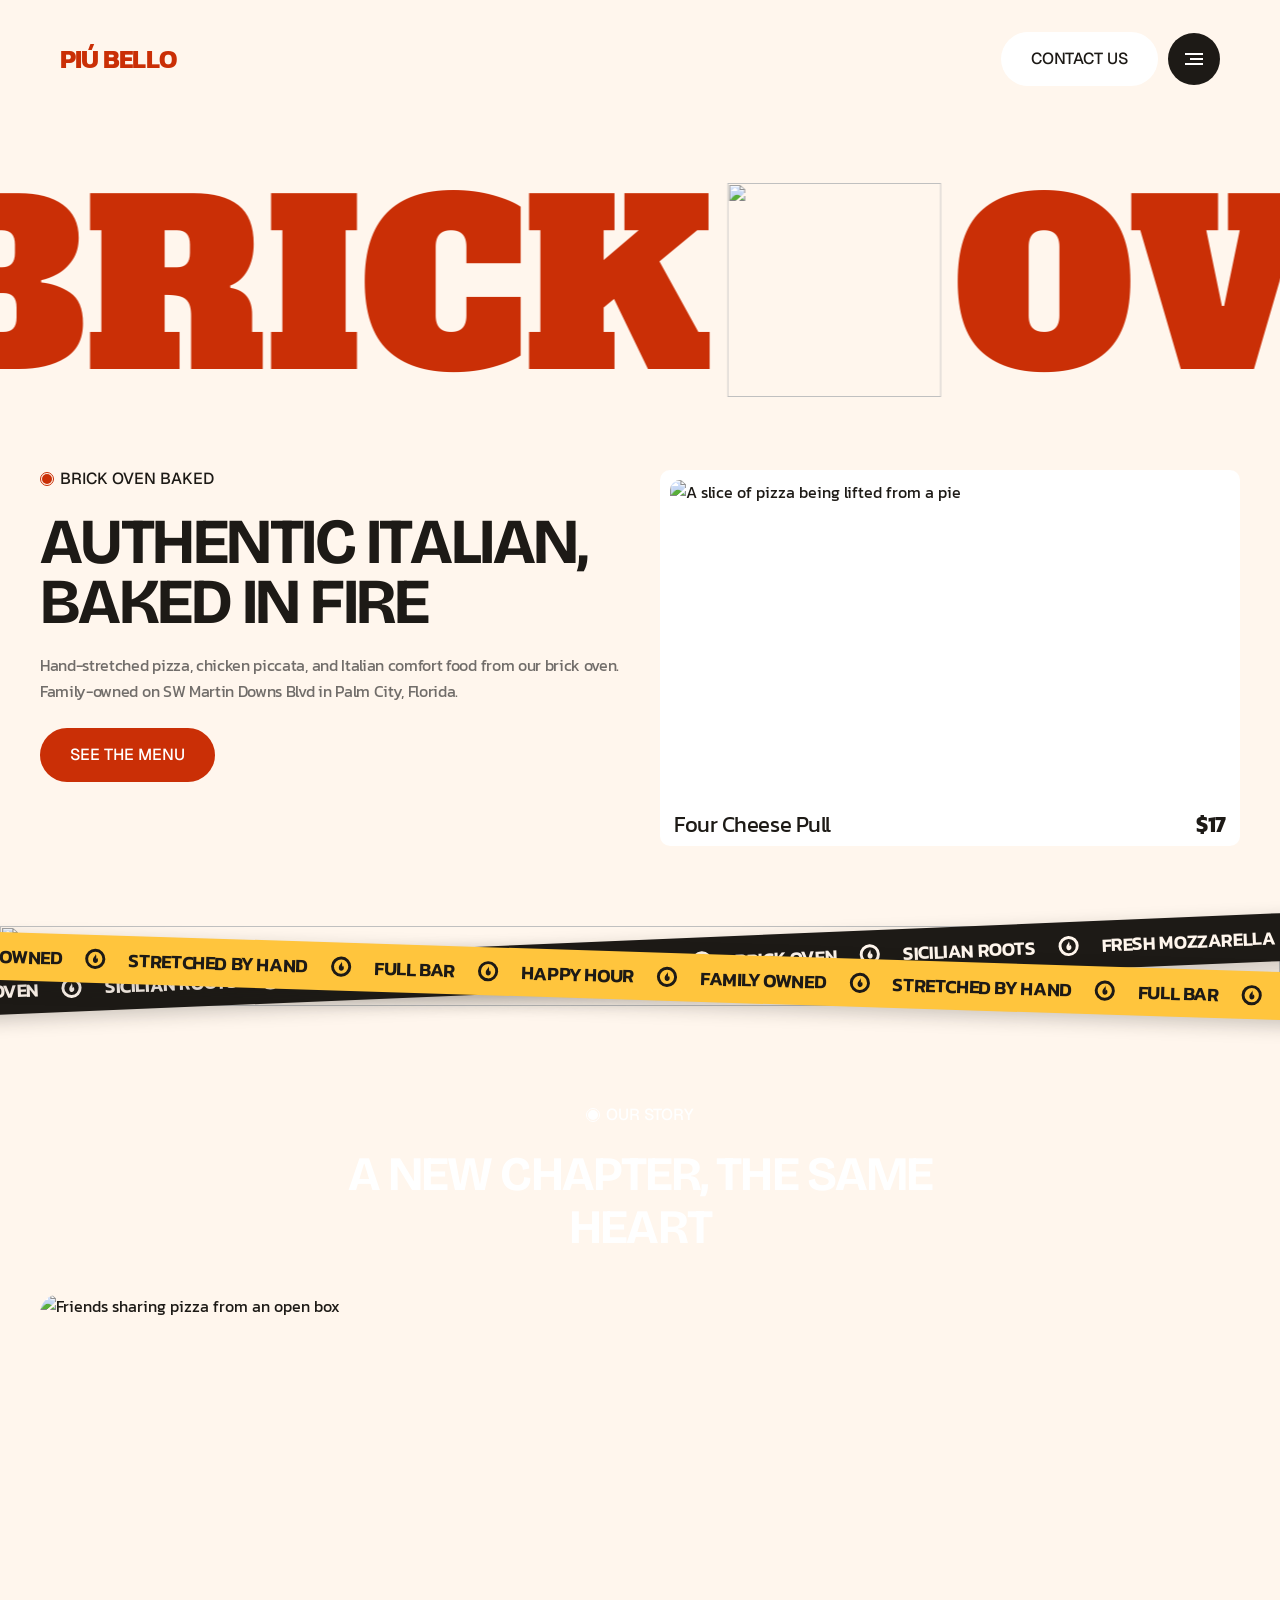
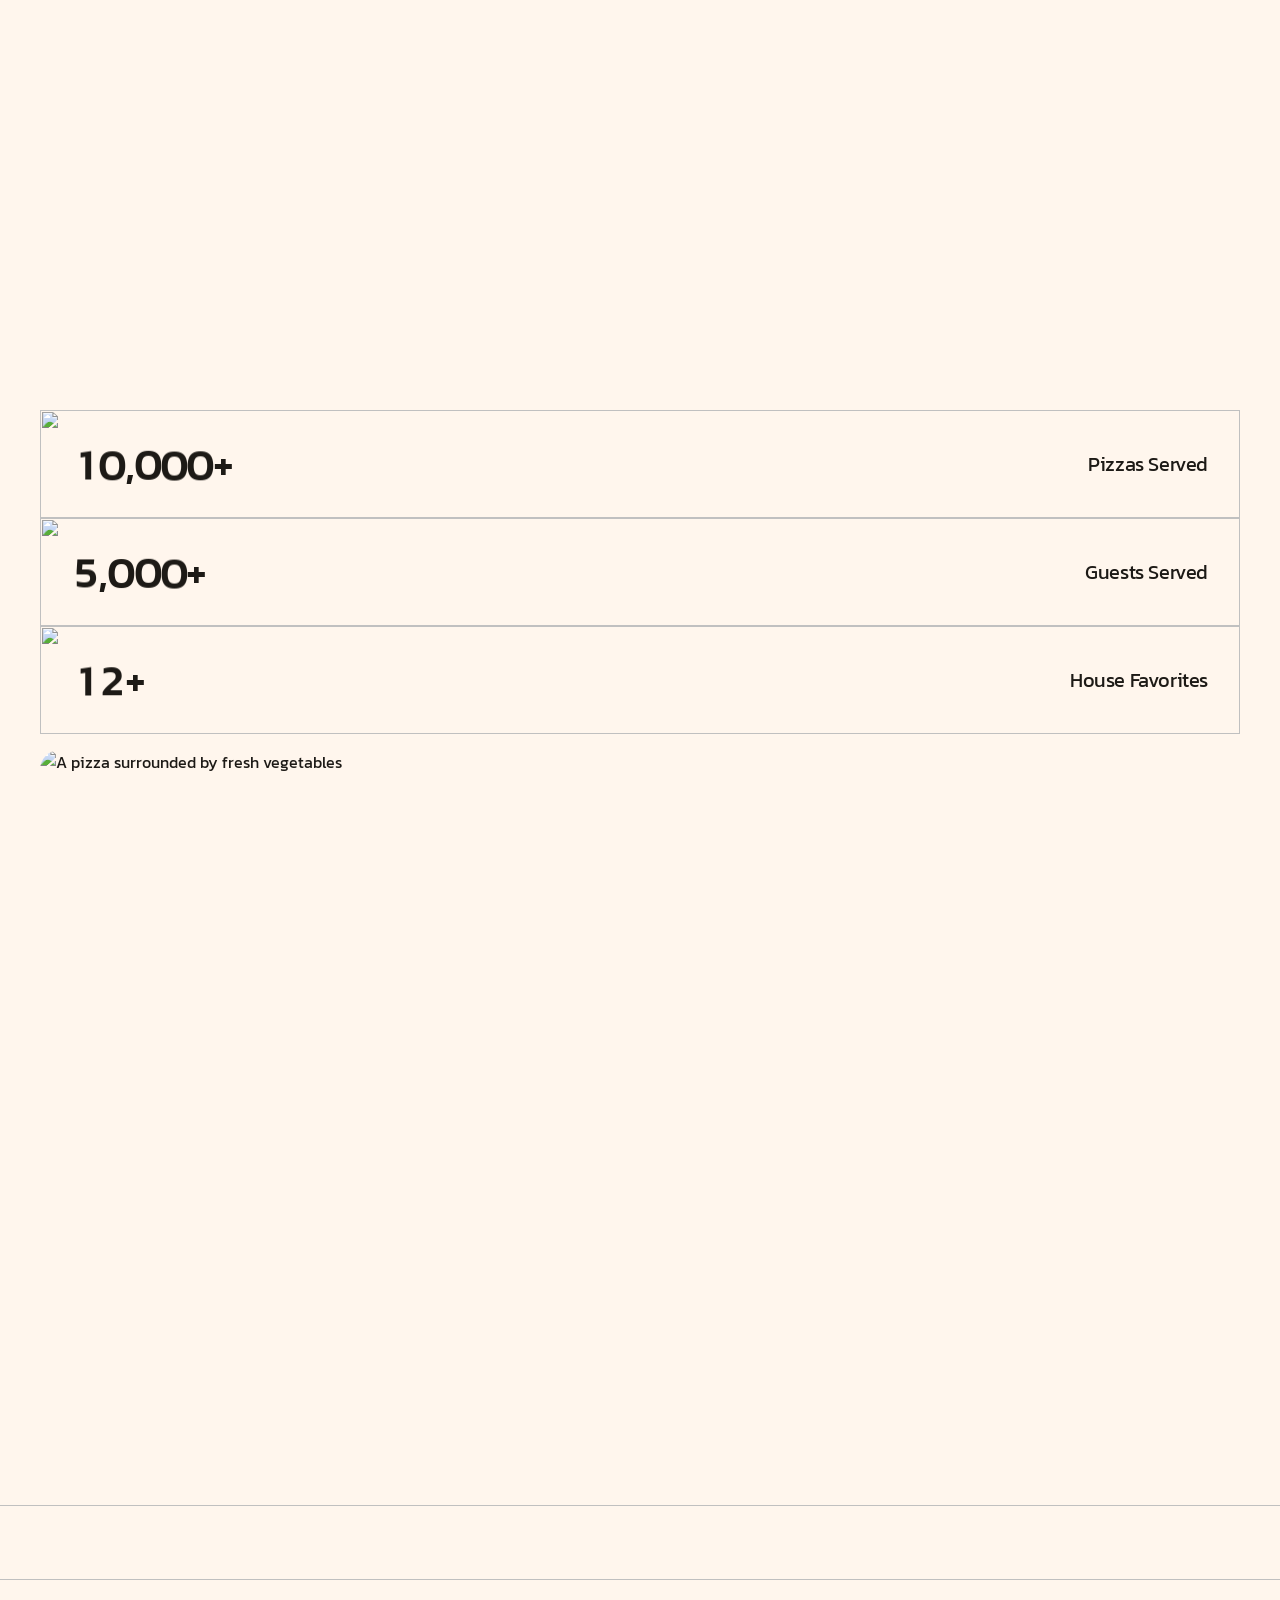
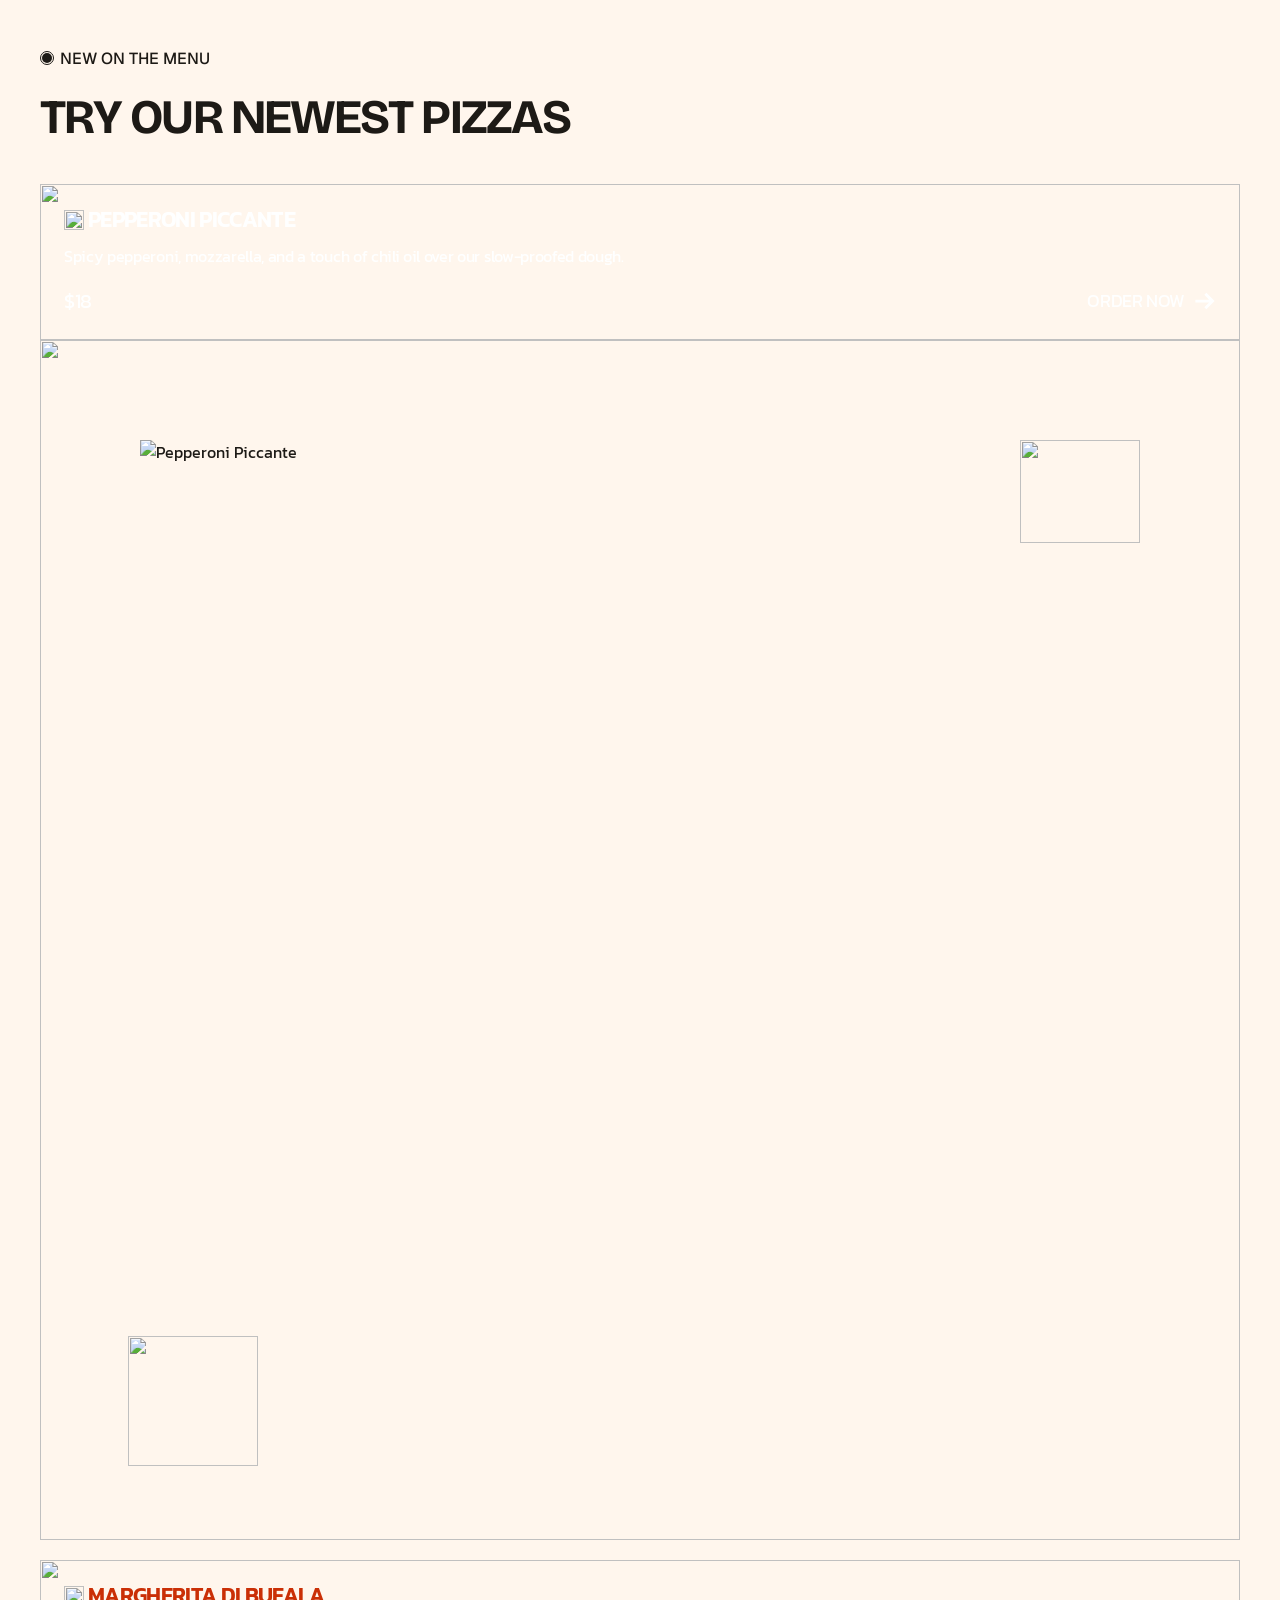
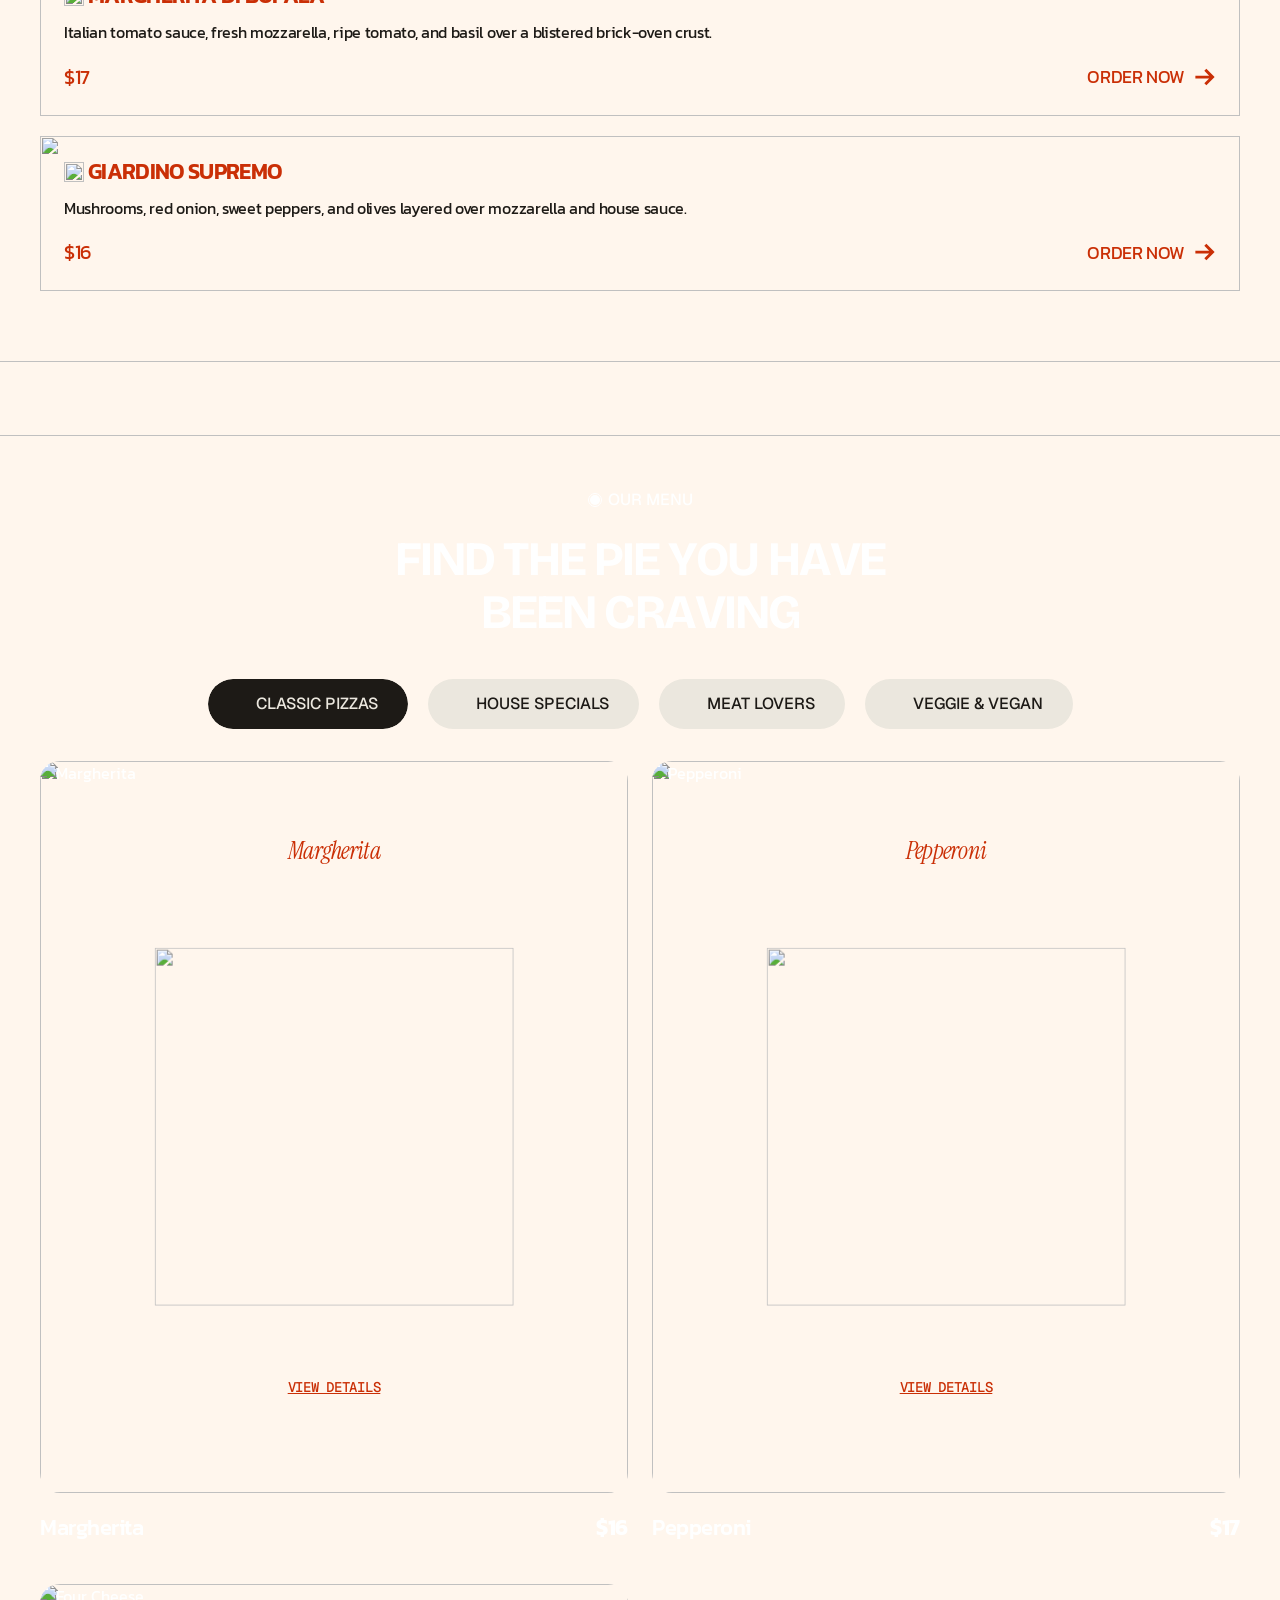
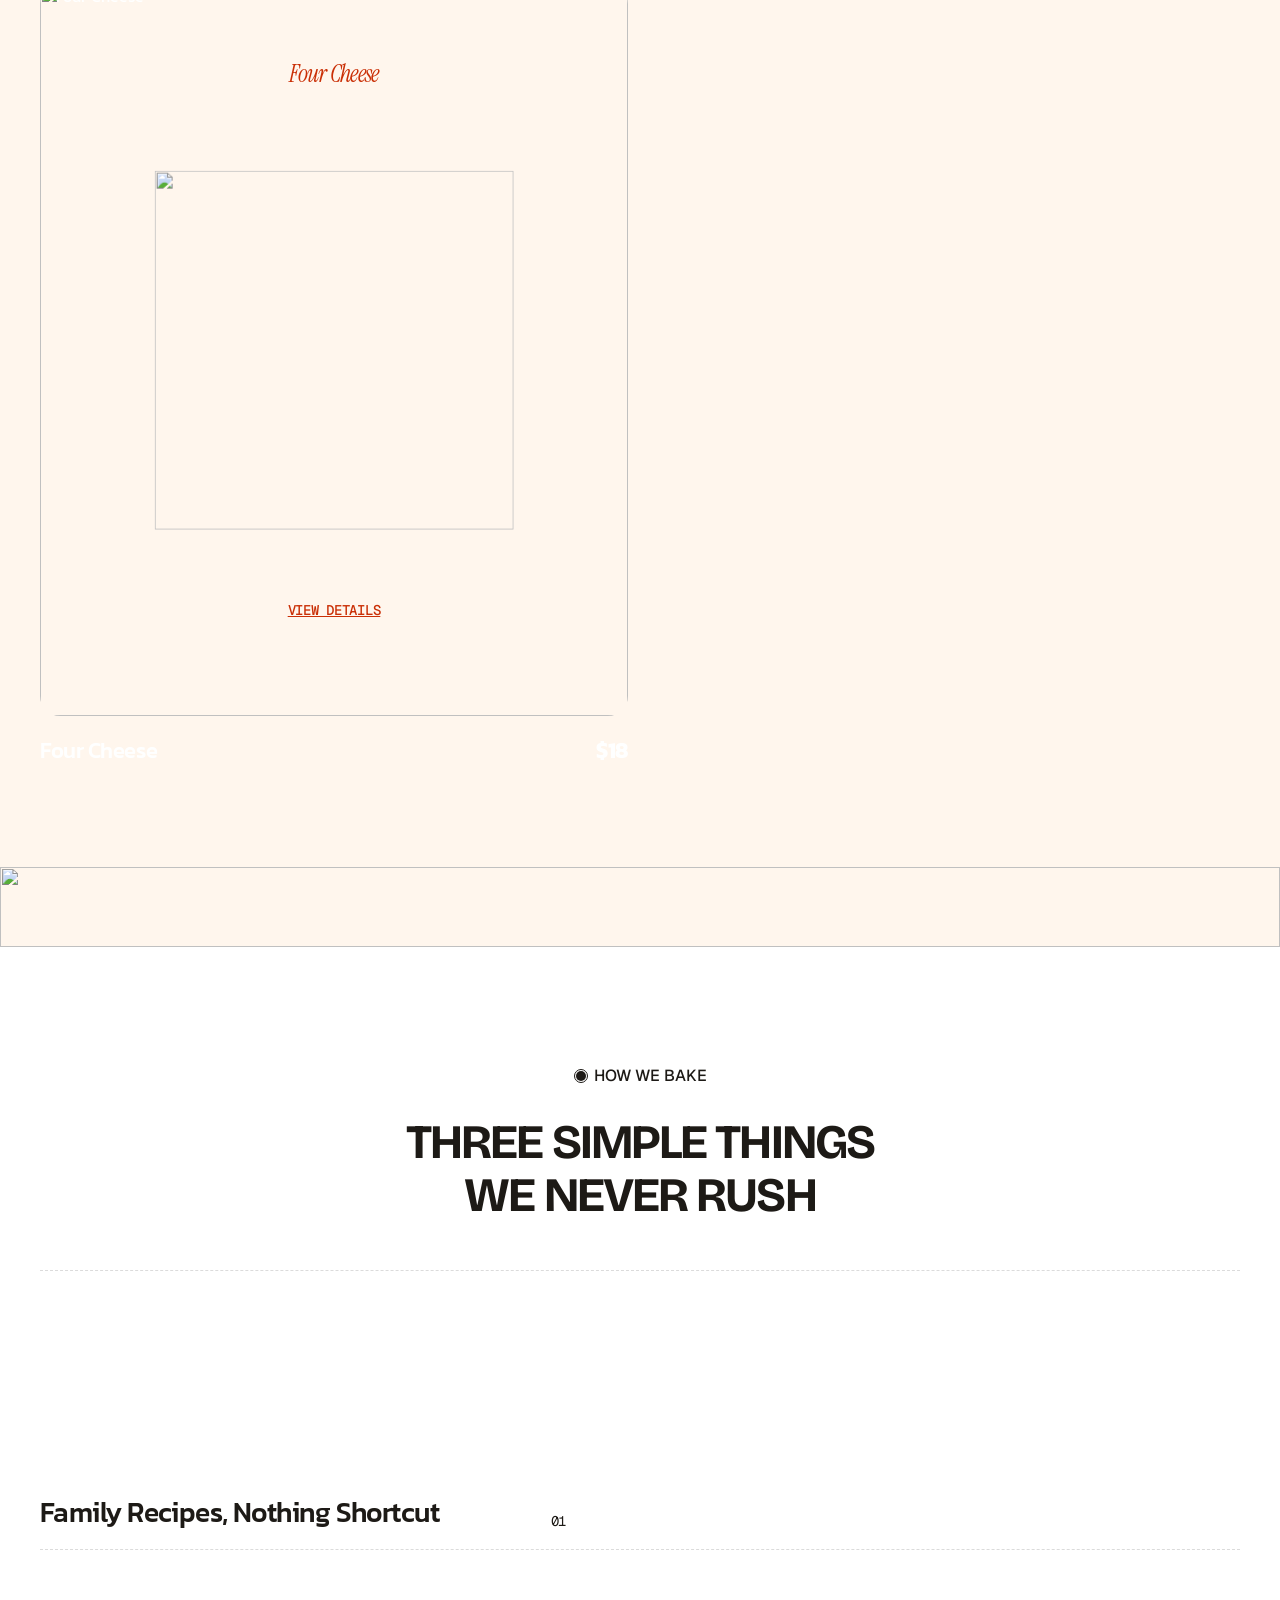
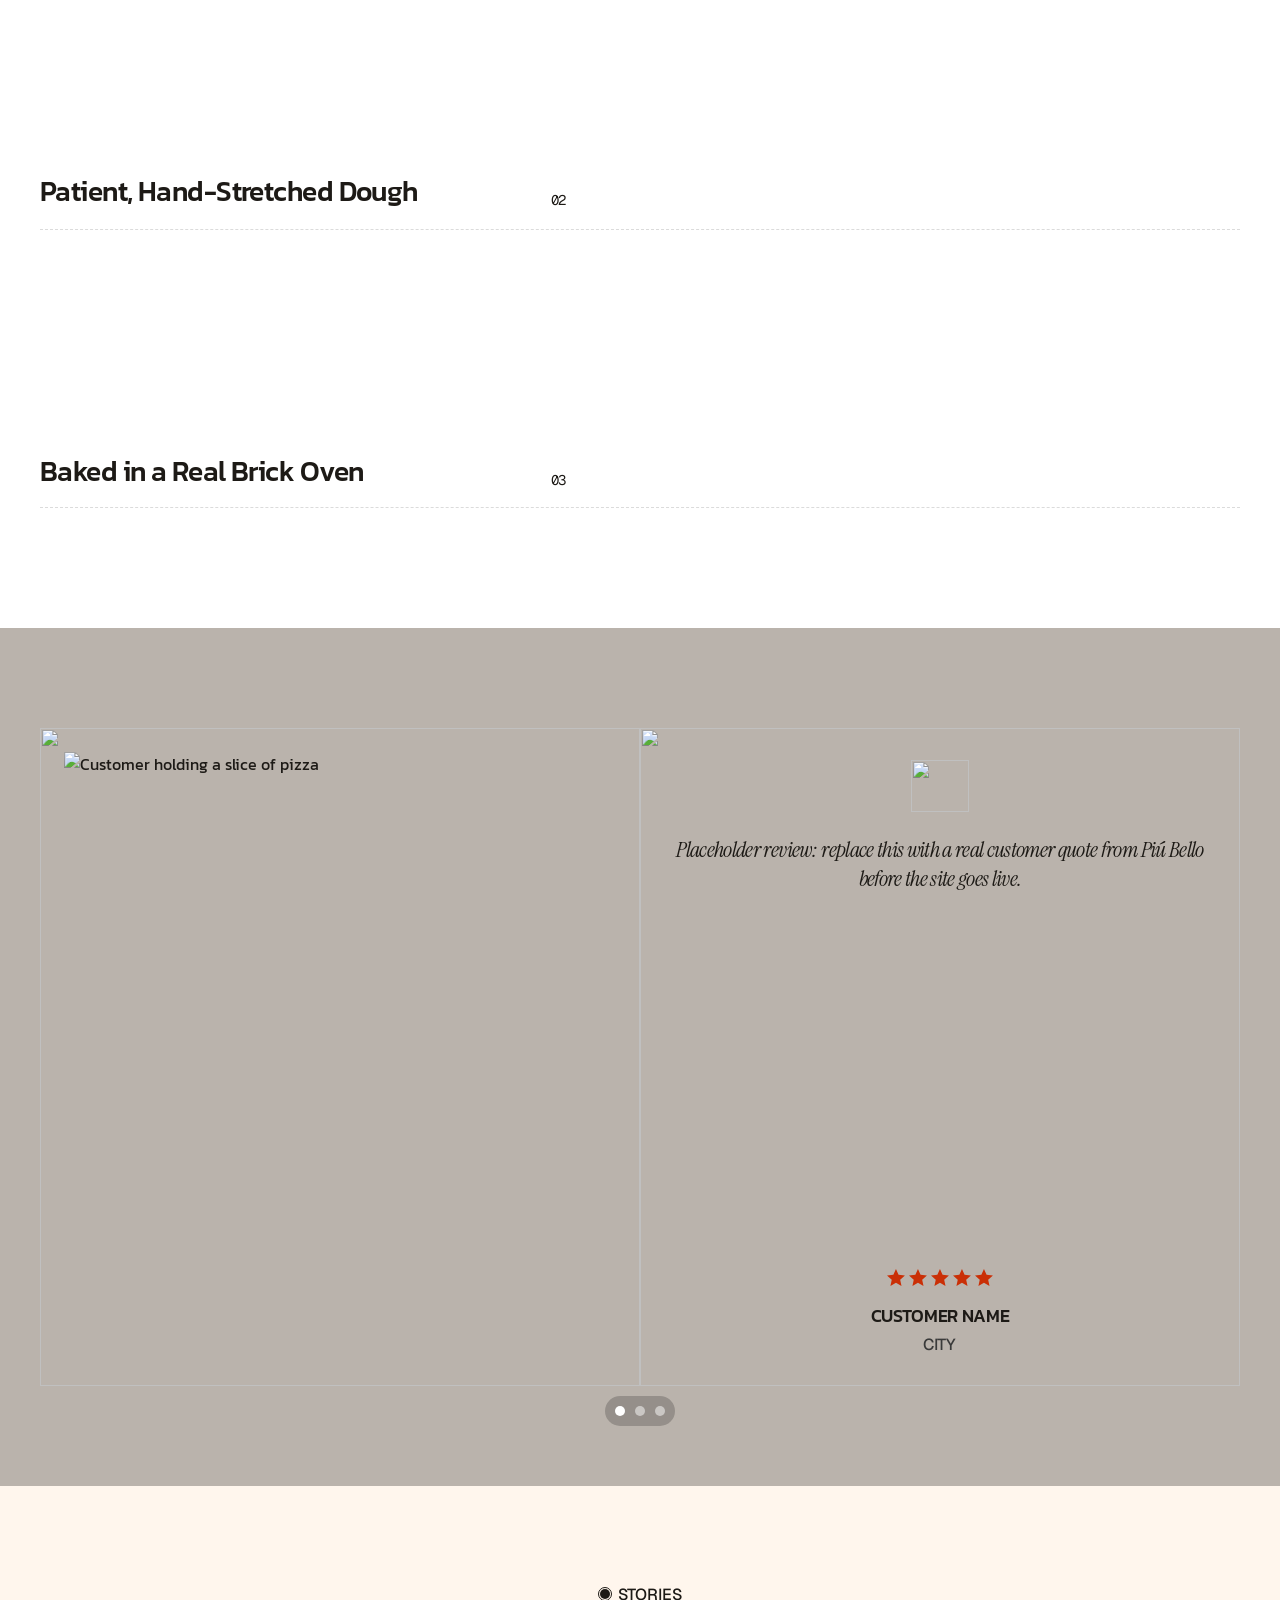
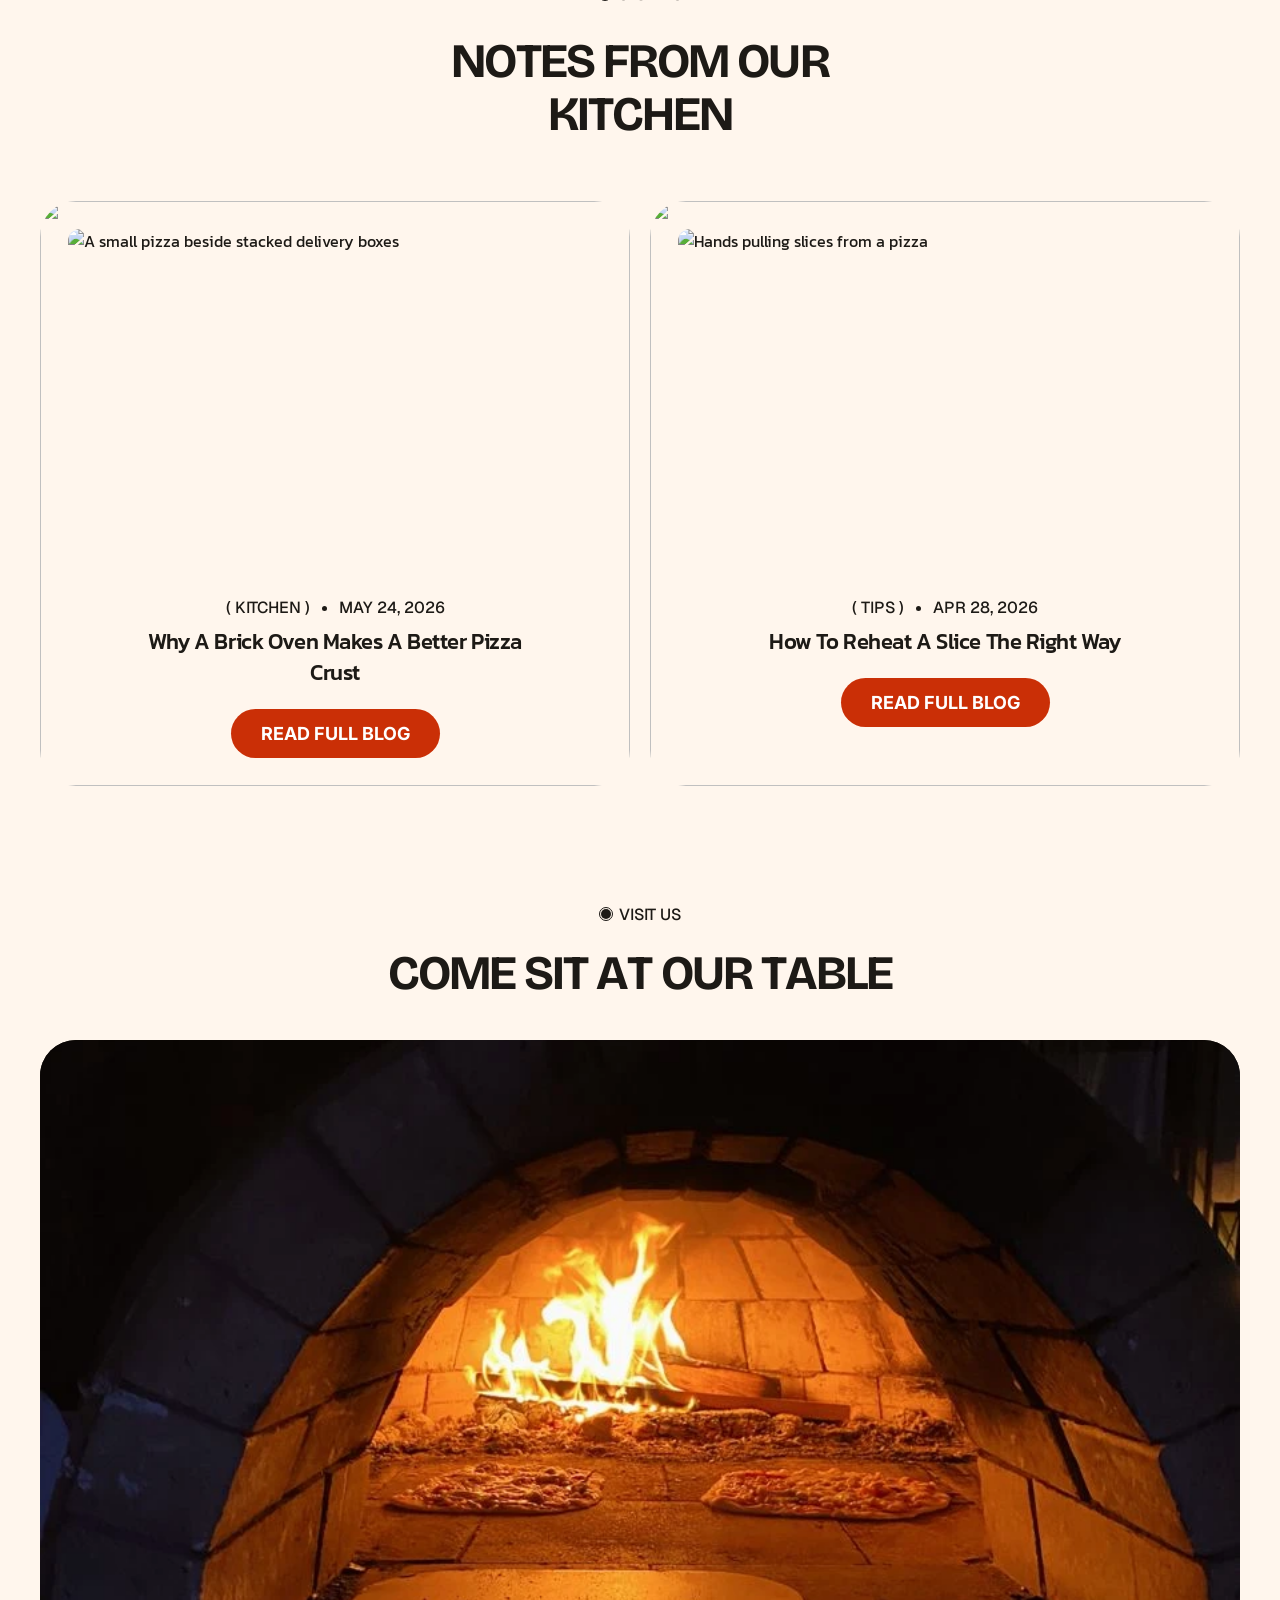
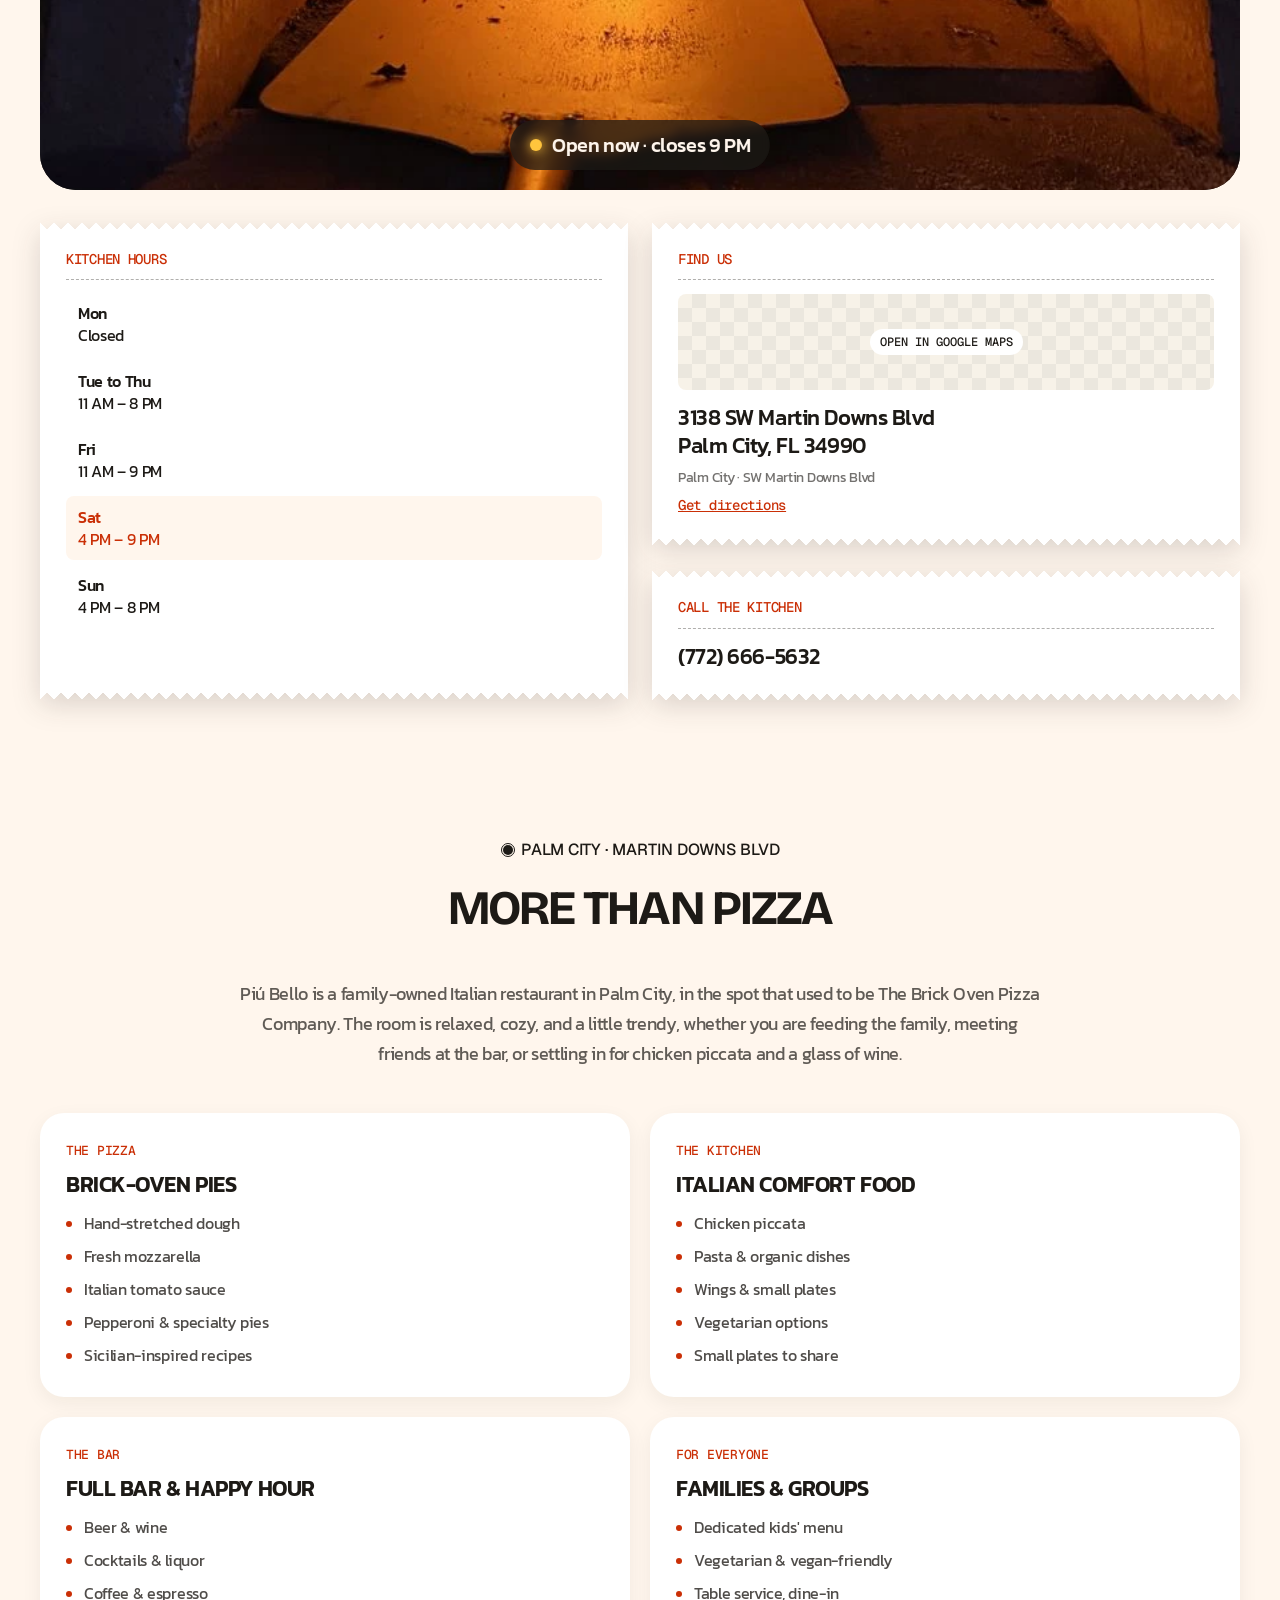
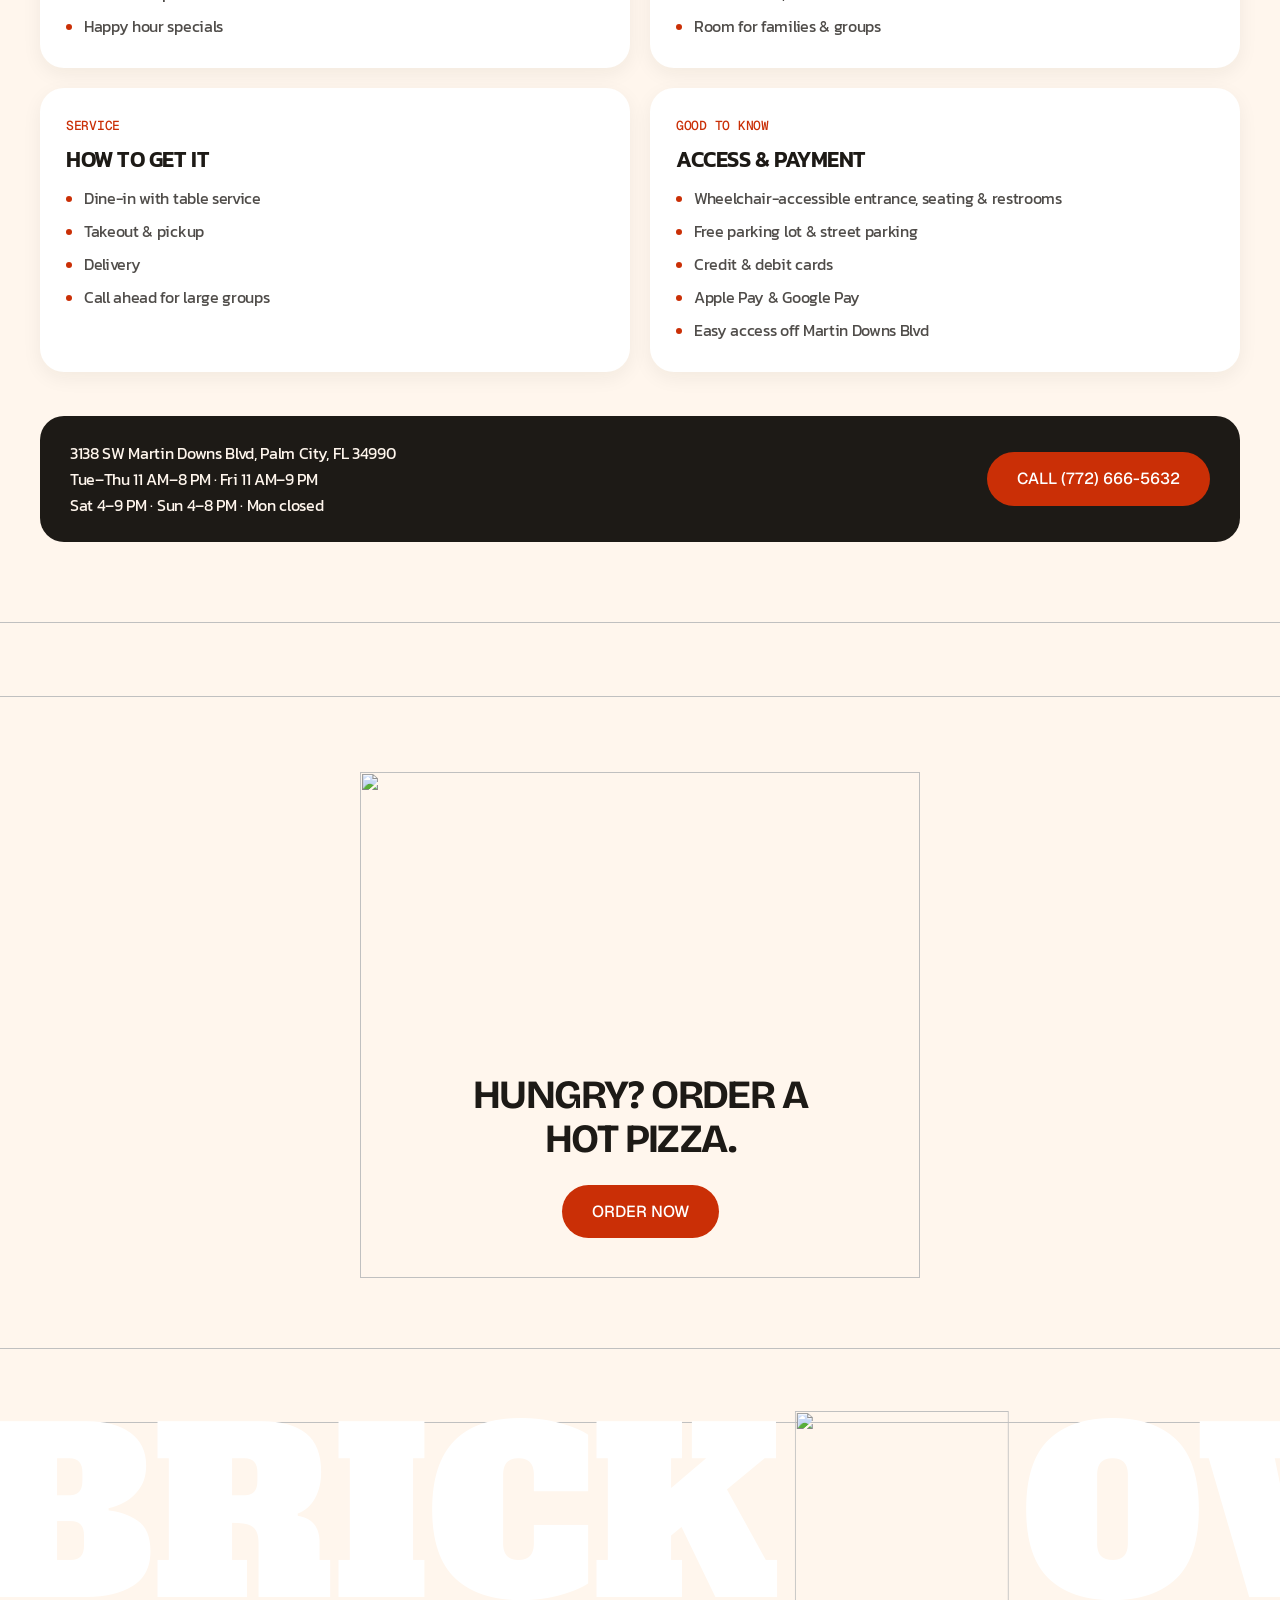
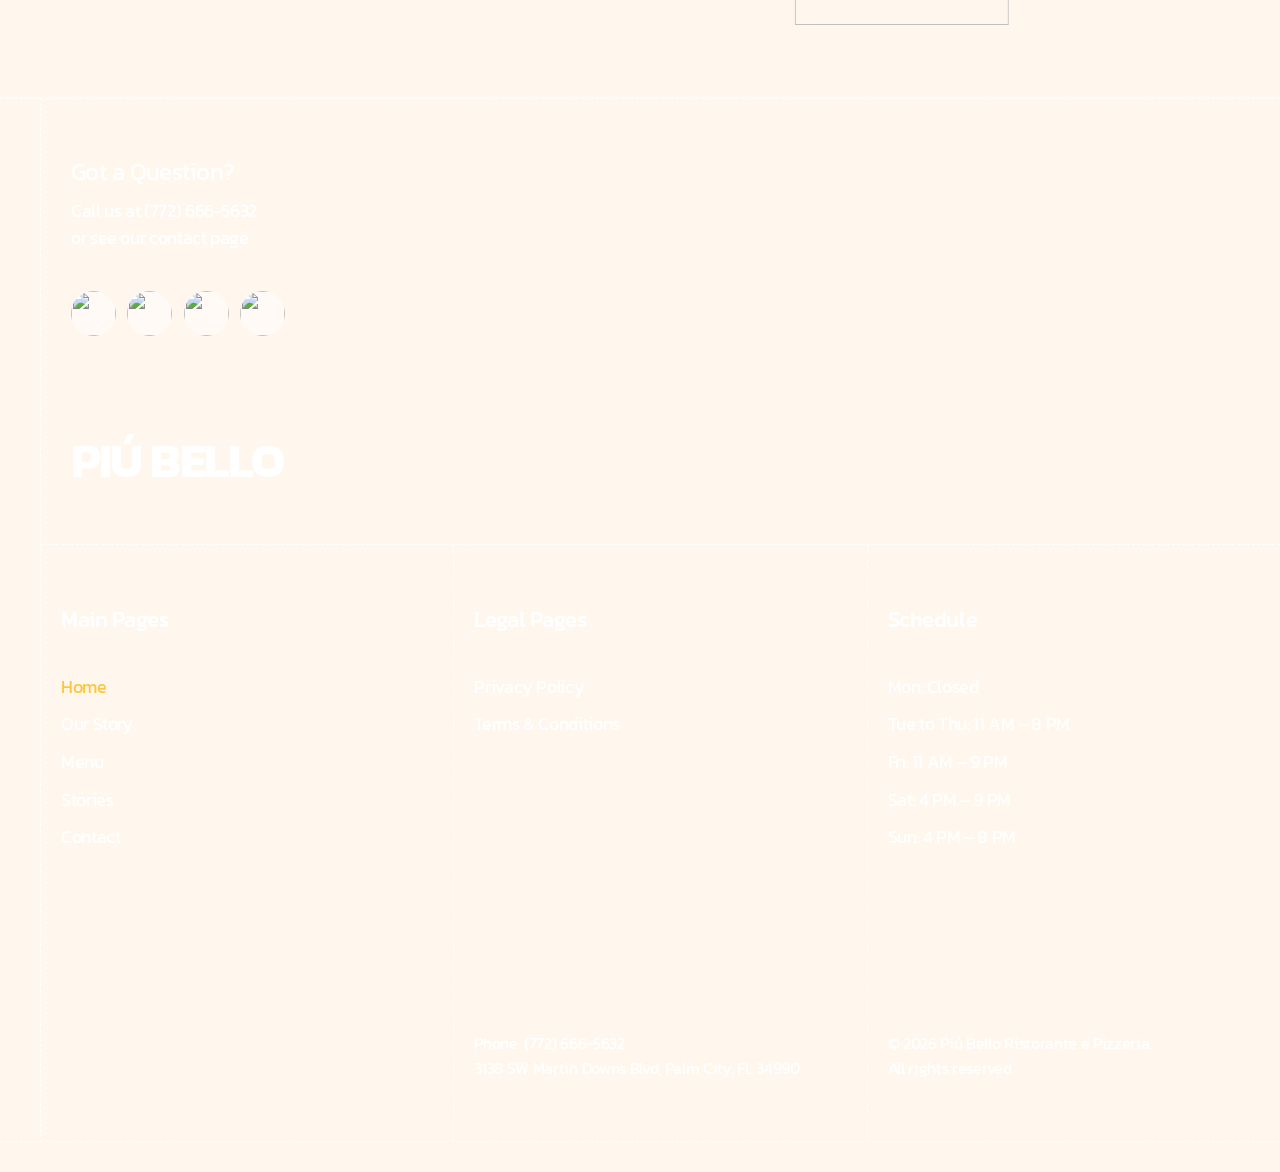
==== commit 7d775e10: "Rebrand the site for Piú Bello in Palm City The site described Stone Oven Pizzeria inside The Whistl" ====
--- a/index.html
+++ b/index.html
@@ -5,8 +5,8 @@
 <meta name="viewport" content="width=device-width, initial-scale=1">
 <meta name="theme-color" content="#fff6ed">
 <meta name="color-scheme" content="light">
-<title>Stone Oven Pizzeria | The Whistle Stop, Islamorada</title>
-<meta name="description" content="Stone Oven Pizzeria inside The Whistle Stop, Islamorada: stone-baked pizza, Chicago deep dish, wings, burgers, cold draughts, and a full bar at Mile Marker 82.5.">
+<title>Piú Bello Ristorante e Pizzeria | Palm City, FL</title>
+<meta name="description" content="Piú Bello Ristorante e Pizzeria in Palm City: authentic brick-oven pizza, chicken piccata, pasta, wings, small plates, and a full bar. Family-owned Italian dining on SW Martin Downs Blvd.">
 <link rel="icon" href="data:image/svg+xml,%3Csvg xmlns='http://www.w3.org/2000/svg' viewBox='0 0 24 24'%3E%3Ccircle cx='12' cy='12' r='12' fill='%23ca2f06'/%3E%3Cpath fill='%23fff6ed' d='M12.4 4.8c.5 2.7-3.6 4.7-3.6 8.5 0 2.4 1.6 4 3.4 4s3.5-1.5 3.5-3.9c0-1.5-.7-2.6-1.4-3.4-.1.9-.5 1.5-1.1 1.7.4-2.6-.1-5.3-.8-6.9Z'/%3E%3C/svg%3E">
 <link rel="preconnect" href="https://fonts.googleapis.com">
 <link rel="preconnect" href="https://fonts.gstatic.com" crossorigin>
@@ -26,9 +26,9 @@
 <!-- Header -->
 <div class="nav-wrap" id="nav">
   <header class="nav-bar">
-    <a class="logo" href="#" aria-label="Stone Oven Pizzeria home">STONE OVEN.</a>
+    <a class="logo" href="#" aria-label="Piú Bello home">PIÚ BELLO</a>
     <div class="nav-actions">
-      <a class="btn btn-white nav-cta" href="#visit"><span>Contact Us</span></a>
+      <a class="btn btn-white nav-cta" href="contact.html"><span>Contact Us</span></a>
       <button class="burger" id="burger" type="button" aria-label="Open menu" aria-expanded="false" aria-controls="overlay">
         <i class="bar bar-top"></i><i class="bar bar-mid"></i><i class="bar bar-bot"></i>
       </button>
@@ -59,7 +59,7 @@
         </div>
       </div>
     </div>
-    <p class="overlay-copy">© 2026 Stone Oven Pizzeria. All Rights Reserved</p>
+    <p class="overlay-copy">© 2026 Piú Bello Ristorante e Pizzeria. All Rights Reserved</p>
   </div>
 </div>
 
@@ -68,9 +68,9 @@
   <!-- Hero -->
   <section class="hero">
     <figure class="fill"><picture><source media="(max-width: 809.98px)" srcset="https://framerusercontent.com/images/qBKTp7xW70Swl7xJmXecgr4k2a0.png?scale-down-to=1024"><img src="https://framerusercontent.com/images/qBKTp7xW70Swl7xJmXecgr4k2a0.png" alt="" fetchpriority="high"></picture></figure>
-    <div class="ticker" data-ticker role="img" aria-label="Stone baked">
+    <div class="ticker" data-ticker role="img" aria-label="Brick oven baked">
       <ul class="ticker-track">
-        <li>STONE<img src="https://framerusercontent.com/images/2ugNSGgJgu79pYUFdxTfbSShNhs.png?scale-down-to=1024" alt="">BAKED</li>
+        <li>BRICK<img src="https://framerusercontent.com/images/2ugNSGgJgu79pYUFdxTfbSShNhs.png?scale-down-to=1024" alt="">OVEN</li>
       </ul>
     </div>
     <div class="hero-bottom">
@@ -89,10 +89,10 @@
         </a>
       </div>
       <div class="hero-text">
-        <p class="tag tag-dark"><i></i>Stone Baked</p>
+        <p class="tag tag-dark"><i></i>Brick Oven Baked</p>
         <div class="hero-copy">
-          <h1 class="h1" data-chars>Baked on Hot Stone Daily</h1>
-          <p class="body muted">Blistered crusts, bright sauce, and fresh toppings, right out of the oven. Pizza, pub fare, and cold draughts inside The Whistle Stop, Islamorada.</p>
+          <h1 class="h1" data-chars>Authentic Italian, Baked in Fire</h1>
+          <p class="body muted">Hand-stretched pizza, chicken piccata, and Italian comfort food from our brick oven. Family-owned on SW Martin Downs Blvd in Palm City, Florida.</p>
         </div>
         <a class="btn btn-red" href="#explore"><span>See the Menu</span></a>
       </div>
@@ -102,8 +102,8 @@
   <figure class="separator"><img src="https://framerusercontent.com/images/kHred7qIsH9usH44Kkxk4wyrcu8.svg" alt=""></figure>
 
   <div class="ribbons" aria-hidden="true">
-    <div class="ribbon ribbon-a"><div class="ribbon-track" data-ribbon="Hot Stone|Crisp Crust|Bright Sauce|Melty Cheese"></div></div>
-    <div class="ribbon ribbon-b"><div class="ribbon-track" data-ribbon="Fresh Toppings|Blistered Edges|Stretched by Hand|Out of the Oven"></div></div>
+    <div class="ribbon ribbon-a"><div class="ribbon-track" data-ribbon="Brick Oven|Sicilian Roots|Fresh Mozzarella|Italian Sauce"></div></div>
+    <div class="ribbon ribbon-b"><div class="ribbon-track" data-ribbon="Family Owned|Stretched by Hand|Full Bar|Happy Hour"></div></div>
   </div>
 
 
@@ -113,8 +113,8 @@
     <figure class="jag jag-bottom"><img src="https://framerusercontent.com/images/L1xVvXZt3gtK1tyiVlYaUHXL4.svg" alt=""></figure>
     <div class="behind-inner">
       <div class="heading heading-behind">
-        <p class="tag tag-light"><i></i>From Our Oven</p>
-        <h2 class="h2 light" data-chars>Every Great Pizza Starts on Hot Stone</h2>
+        <p class="tag tag-light"><i></i>Our Story</p>
+        <h2 class="h2 light" data-chars>A New Chapter, the Same Heart</h2>
       </div>
       <div class="behind-grid">
         <figure class="behind-img" data-reveal="left"><img src="https://framerusercontent.com/images/zFNbGdVC1xhpQu0ooEQJJqq6jcU.png?scale-down-to=1024" alt="Friends sharing pizza from an open box" loading="lazy"></figure>
@@ -127,12 +127,12 @@
           <div class="stat" data-reveal="up">
             <img class="stat-bg" src="https://framerusercontent.com/images/lShlEv8NZswuBCIVM43X7m0iHI.png" alt="" loading="lazy">
             <span class="odo" data-odo="5,000" aria-label="5,000+"></span>
-            <p class="stat-label">Happy Customers</p>
+            <p class="stat-label">Guests Served</p>
           </div>
           <div class="stat" data-reveal="up">
             <img class="stat-bg" src="https://framerusercontent.com/images/lShlEv8NZswuBCIVM43X7m0iHI.png" alt="" loading="lazy">
-            <span class="odo" data-odo="15" aria-label="15+"></span>
-            <p class="stat-label">Expert Chefs</p>
+            <span class="odo" data-odo="12" aria-label="12+"></span>
+            <p class="stat-label">House Favorites</p>
           </div>
         </div>
         <figure class="behind-img" data-reveal="right"><img src="https://framerusercontent.com/images/c5YywwehmDE2CyAUj5JplnXWU8.jpg?scale-down-to=1024" alt="A pizza surrounded by fresh vegetables" loading="lazy"></figure>
@@ -154,12 +154,12 @@
             <img class="item-fill" src="https://framerusercontent.com/images/B2fgopjRfPBelBpVrkbTqCuEA.svg" alt="" loading="lazy">
             <div class="item-content">
               <div class="item-head">
-                <h3 class="item-name"><img src="https://framerusercontent.com/images/3Xa97ulSG9tQmL4Ca3wg5FXzrMY.svg" alt="" width="20" height="20">Ember Pepperoni</h3>
-                <p class="item-desc">Spicy pepperoni and melted mozzarella with black olives, sweet peppers, and fresh basil leaves.</p>
+                <h3 class="item-name"><img src="https://framerusercontent.com/images/3Xa97ulSG9tQmL4Ca3wg5FXzrMY.svg" alt="" width="20" height="20">Pepperoni Piccante</h3>
+                <p class="item-desc">Spicy pepperoni, mozzarella, and a touch of chili oil over our slow-proofed dough.</p>
               </div>
               <div class="item-foot">
                 <p class="item-price">$18</p>
-                <a class="item-order" href="#">ORDER NOW <span class="item-arrow"><svg><use href="#i-arrow"/></svg><svg><use href="#i-arrow"/></svg></span></a>
+                <a class="item-order" href="tel:+17726665632">ORDER NOW <span class="item-arrow"><svg><use href="#i-arrow"/></svg><svg><use href="#i-arrow"/></svg></span></a>
               </div>
             </div>
           </article>
@@ -170,12 +170,12 @@
             <img class="item-fill" src="https://framerusercontent.com/images/B2fgopjRfPBelBpVrkbTqCuEA.svg" alt="" loading="lazy">
             <div class="item-content">
               <div class="item-head">
-                <h3 class="item-name"><img src="https://framerusercontent.com/images/3Xa97ulSG9tQmL4Ca3wg5FXzrMY.svg" alt="" width="20" height="20">Hearthstone Margherita</h3>
-                <p class="item-desc">Bright tomato sauce, pools of fresh mozzarella, ripe tomato slices, and basil over a blistered crust.</p>
+                <h3 class="item-name"><img src="https://framerusercontent.com/images/3Xa97ulSG9tQmL4Ca3wg5FXzrMY.svg" alt="" width="20" height="20">Margherita di Bufala</h3>
+                <p class="item-desc">Italian tomato sauce, fresh mozzarella, ripe tomato, and basil over a blistered brick-oven crust.</p>
               </div>
               <div class="item-foot">
                 <p class="item-price">$17</p>
-                <a class="item-order" href="#">ORDER NOW <span class="item-arrow"><svg><use href="#i-arrow"/></svg><svg><use href="#i-arrow"/></svg></span></a>
+                <a class="item-order" href="tel:+17726665632">ORDER NOW <span class="item-arrow"><svg><use href="#i-arrow"/></svg><svg><use href="#i-arrow"/></svg></span></a>
               </div>
             </div>
           </article>
@@ -186,12 +186,12 @@
             <img class="item-fill" src="https://framerusercontent.com/images/B2fgopjRfPBelBpVrkbTqCuEA.svg" alt="" loading="lazy">
             <div class="item-content">
               <div class="item-head">
-                <h3 class="item-name"><img src="https://framerusercontent.com/images/3Xa97ulSG9tQmL4Ca3wg5FXzrMY.svg" alt="" width="20" height="20">Garden Stone Supreme</h3>
-                <p class="item-desc">Red onion, sweet peppers, mushrooms, and tomato layered over mozzarella and our house tomato sauce.</p>
+                <h3 class="item-name"><img src="https://framerusercontent.com/images/3Xa97ulSG9tQmL4Ca3wg5FXzrMY.svg" alt="" width="20" height="20">Giardino Supremo</h3>
+                <p class="item-desc">Mushrooms, red onion, sweet peppers, and olives layered over mozzarella and house sauce.</p>
               </div>
               <div class="item-foot">
                 <p class="item-price">$16</p>
-                <a class="item-order" href="#">ORDER NOW <span class="item-arrow"><svg><use href="#i-arrow"/></svg><svg><use href="#i-arrow"/></svg></span></a>
+                <a class="item-order" href="tel:+17726665632">ORDER NOW <span class="item-arrow"><svg><use href="#i-arrow"/></svg><svg><use href="#i-arrow"/></svg></span></a>
               </div>
             </div>
           </article>
@@ -203,9 +203,9 @@
         <figure class="fill"><img src="https://framerusercontent.com/images/7pZdz8UmD2vVgQSiSYm8E0tc4TA.png?scale-down-to=1024" alt="" loading="lazy"></figure>
         <div class="pizza-wrap">
           <div class="pizza-spin" id="pizzaSpin">
-            <img class="is-on" src="https://framerusercontent.com/images/2ugNSGgJgu79pYUFdxTfbSShNhs.png?scale-down-to=1024" alt="Ember Pepperoni" loading="lazy">
-            <img src="https://framerusercontent.com/images/YcsM2Ba5wOIiwt6ltc2EjZqZh0.png?scale-down-to=1024" alt="Hearthstone Margherita" loading="lazy">
-            <img src="https://framerusercontent.com/images/CwtgOTrPgMN4i5TwUdtDeGbv4.png?scale-down-to=1024" alt="Garden Stone Supreme" loading="lazy">
+            <img class="is-on" src="https://framerusercontent.com/images/2ugNSGgJgu79pYUFdxTfbSShNhs.png?scale-down-to=1024" alt="Pepperoni Piccante" loading="lazy">
+            <img src="https://framerusercontent.com/images/YcsM2Ba5wOIiwt6ltc2EjZqZh0.png?scale-down-to=1024" alt="Margherita di Bufala" loading="lazy">
+            <img src="https://framerusercontent.com/images/CwtgOTrPgMN4i5TwUdtDeGbv4.png?scale-down-to=1024" alt="Giardino Supremo" loading="lazy">
           </div>
           <img class="garnish garnish-leaf" src="https://framerusercontent.com/images/CLBHvevS4uB0GZ8UmXMU4Btxjc.svg" alt="" loading="lazy">
           <img class="garnish garnish-tomato" src="https://framerusercontent.com/images/C0UmP0XoHfmSYrCIWIgCmHbflLw.svg" alt="" loading="lazy">
@@ -228,7 +228,7 @@
           <button class="tab is-active" role="tab" aria-selected="true" data-tab="classic"><img src="https://framerusercontent.com/images/GapXqAesC8LaXJRuWtCE67HPJXg.svg" alt="" width="16" height="16"><span>Classic Pizzas</span></button>
           <button class="tab" role="tab" aria-selected="false" data-tab="signature"><img src="https://framerusercontent.com/images/EF5mYMRIl0HknGlDK1i0VqwSY.svg" alt="" width="16" height="16"><span>House Specials</span></button>
           <button class="tab" role="tab" aria-selected="false" data-tab="meat"><img src="https://framerusercontent.com/images/98N3gR4U8ZYTMauOvu00nz605H0.svg" alt="" width="16" height="16"><span>Meat Lovers</span></button>
-          <button class="tab" role="tab" aria-selected="false" data-tab="veggie"><img src="https://framerusercontent.com/images/zalaJIoxBVtr8PacnveF4xqpTp4.svg" alt="" width="16" height="16"><span>Veggie Pizzas</span></button>
+          <button class="tab" role="tab" aria-selected="false" data-tab="veggie"><img src="https://framerusercontent.com/images/zalaJIoxBVtr8PacnveF4xqpTp4.svg" alt="" width="16" height="16"><span>Veggie &amp; Vegan</span></button>
         </div>
         <div class="cards" id="cards"></div>
       </div>
@@ -249,8 +249,8 @@
           <div class="row-text">
             <div class="row-head">
               <div class="row-title">
-                <h3>Fresh, Simple Toppings</h3>
-                <div class="row-collapse"><p>Good pizza does not need much. We prep our vegetables, cheeses, and meats in the kitchen, then top each pie to order so every flavor stays bright and every slice has a little of everything.</p></div>
+                <h3>Family Recipes, Nothing Shortcut</h3>
+                <div class="row-collapse"><p>Sauces, dressings, and dough are made in house from family recipes, and dishes like chicken piccata and our wings are cooked to order, so nothing sits waiting under a lamp.</p></div>
               </div>
               <p class="row-serial">01</p>
             </div>
@@ -263,7 +263,7 @@
             <div class="row-head">
               <div class="row-title">
                 <h3>Patient, Hand-Stretched Dough</h3>
-                <div class="row-collapse"><p>We give our dough the time it needs, then stretch every base by hand. That patience builds an airy, chewy center and a crisp golden edge that holds up to the very last bite.</p></div>
+                <div class="row-collapse"><p>We give our dough the time it needs, then stretch every base by hand. That patience builds an airy, chewy center and a crisp golden edge, and it is the same approach we take with the pasta, boiled to order.</p></div>
               </div>
               <p class="row-serial">02</p>
             </div>
@@ -275,8 +275,8 @@
           <div class="row-text">
             <div class="row-head">
               <div class="row-title">
-                <h3>Baked Right on the Stone</h3>
-                <div class="row-collapse"><p>Hot stone is where the magic happens. It draws moisture from the base, blisters the crust, and melts the cheese evenly, so each pizza comes out crisp underneath and soft on top.</p></div>
+                <h3>Baked in a Real Brick Oven</h3>
+                <div class="row-collapse"><p>A brick oven runs hot and dry. It blisters the crust, melts fresh mozzarella evenly, and gives every pie a smoky edge that a conveyor oven simply cannot copy.</p></div>
               </div>
               <p class="row-serial">03</p>
             </div>
@@ -299,7 +299,7 @@
             <div class="slide-photo"><img class="slide-bg" src="https://framerusercontent.com/images/NY7MA4hrnLJ3ttxahKMwrdSj3wQ.png?scale-down-to=1024" alt="" loading="lazy"><img class="slide-face" src="https://framerusercontent.com/images/SGYx6yqf9dK7um3NmSexlldg4Q.png?scale-down-to=1024" alt="Customer holding a slice of pizza" loading="lazy"></div>
             <div class="slide-copy"><img class="slide-bg" src="https://framerusercontent.com/images/d6c3gQPAQqHCJDv23Ve9nx3iA.png?scale-down-to=1024" alt="" loading="lazy">
               <div class="slide-text">
-                <div class="slide-top"><img class="slide-quote" src="https://framerusercontent.com/images/VszYocG7aUkz1G6zkRXXWphQ.svg" alt="" loading="lazy"><p>Placeholder review: replace this with a real customer quote from Stone Oven Pizzeria before the site goes live.</p></div>
+                <div class="slide-top"><img class="slide-quote" src="https://framerusercontent.com/images/VszYocG7aUkz1G6zkRXXWphQ.svg" alt="" loading="lazy"><p>Placeholder review: replace this with a real customer quote from Piú Bello before the site goes live.</p></div>
                 <div class="slide-bottom"><div class="stars" role="img" aria-label="5 stars"><svg><use href="#i-star"/></svg><svg><use href="#i-star"/></svg><svg><use href="#i-star"/></svg><svg><use href="#i-star"/></svg><svg><use href="#i-star"/></svg></div><div class="slide-who"><p class="slide-name">Customer Name</p><p class="slide-place">City</p></div></div>
               </div>
             </div>
@@ -308,7 +308,7 @@
             <div class="slide-photo"><img class="slide-bg" src="https://framerusercontent.com/images/NY7MA4hrnLJ3ttxahKMwrdSj3wQ.png?scale-down-to=1024" alt="" loading="lazy"><img class="slide-face" src="https://framerusercontent.com/images/kwBenhbHhtqQoDwFbrm4bpwqOWI.png?scale-down-to=1024" alt="Customer holding a plate" loading="lazy"></div>
             <div class="slide-copy"><img class="slide-bg" src="https://framerusercontent.com/images/d6c3gQPAQqHCJDv23Ve9nx3iA.png?scale-down-to=1024" alt="" loading="lazy">
               <div class="slide-text">
-                <div class="slide-top"><img class="slide-quote" src="https://framerusercontent.com/images/VszYocG7aUkz1G6zkRXXWphQ.svg" alt="" loading="lazy"><p>Placeholder review: replace this with a real customer quote from Stone Oven Pizzeria before the site goes live.</p></div>
+                <div class="slide-top"><img class="slide-quote" src="https://framerusercontent.com/images/VszYocG7aUkz1G6zkRXXWphQ.svg" alt="" loading="lazy"><p>Placeholder review: replace this with a real customer quote from Piú Bello before the site goes live.</p></div>
                 <div class="slide-bottom"><div class="stars" role="img" aria-label="5 stars"><svg><use href="#i-star"/></svg><svg><use href="#i-star"/></svg><svg><use href="#i-star"/></svg><svg><use href="#i-star"/></svg><svg><use href="#i-star"/></svg></div><div class="slide-who"><p class="slide-name">Customer Name</p><p class="slide-place">City</p></div></div>
               </div>
             </div>
@@ -317,7 +317,7 @@
             <div class="slide-photo"><img class="slide-bg" src="https://framerusercontent.com/images/NY7MA4hrnLJ3ttxahKMwrdSj3wQ.png?scale-down-to=1024" alt="" loading="lazy"><img class="slide-face" src="https://framerusercontent.com/images/GkpSNGGVWKTJ6aoDhHnlPtQUj0.png?scale-down-to=1024" alt="Customer holding a pizza" loading="lazy"></div>
             <div class="slide-copy"><img class="slide-bg" src="https://framerusercontent.com/images/d6c3gQPAQqHCJDv23Ve9nx3iA.png?scale-down-to=1024" alt="" loading="lazy">
               <div class="slide-text">
-                <div class="slide-top"><img class="slide-quote" src="https://framerusercontent.com/images/VszYocG7aUkz1G6zkRXXWphQ.svg" alt="" loading="lazy"><p>Placeholder review: replace this with a real customer quote from Stone Oven Pizzeria before the site goes live.</p></div>
+                <div class="slide-top"><img class="slide-quote" src="https://framerusercontent.com/images/VszYocG7aUkz1G6zkRXXWphQ.svg" alt="" loading="lazy"><p>Placeholder review: replace this with a real customer quote from Piú Bello before the site goes live.</p></div>
                 <div class="slide-bottom"><div class="stars" role="img" aria-label="5 stars"><svg><use href="#i-star"/></svg><svg><use href="#i-star"/></svg><svg><use href="#i-star"/></svg><svg><use href="#i-star"/></svg><svg><use href="#i-star"/></svg></div><div class="slide-who"><p class="slide-name">Customer Name</p><p class="slide-place">City</p></div></div>
               </div>
             </div>
@@ -338,7 +338,7 @@
   <section class="blog">
     <div class="heading heading-blog">
       <p class="tag tag-dark"><i></i>Stories</p>
-      <h2 class="h2" data-chars>Notes and Tips From the Oven</h2>
+      <h2 class="h2" data-chars>Notes From Our Kitchen</h2>
     </div>
     <div class="posts">
       <a class="post" href="#" data-reveal="up">
@@ -347,7 +347,7 @@
         <span class="post-bottom">
           <span class="post-text">
             <span class="post-meta"><span>( Kitchen )</span><i></i><time datetime="2026-05-24">May 24, 2026</time></span>
-            <span class="post-title">Why Hot Stone Makes a Better Pizza Crust</span>
+            <span class="post-title">Why a Brick Oven Makes a Better Pizza Crust</span>
           </span>
           <span class="post-btn">Read Full Blog</span>
         </span>
@@ -370,98 +370,98 @@
   <section class="visit" id="visit">
     <div class="heading heading-visit">
       <p class="tag tag-dark"><i></i>Visit Us</p>
-      <h2 class="h2" data-chars>Come Say Hi to the Oven</h2>
+      <h2 class="h2" data-chars>Come Sit at Our Table</h2>
     </div>
     <div class="visit-grid">
       <div class="oven-panel" data-reveal="left">
-        <img class="oven-photo" id="oven" src="assets/visit-oven.webp" alt="A stone pizza oven at night with flames burning inside and two pizzas baking, a long metal peel resting on the ledge" width="900" height="1200" loading="lazy">
+        <img class="oven-photo" id="oven" src="assets/visit-oven.webp" alt="A brick pizza oven at night with flames burning inside and two pizzas baking, a long metal peel resting on the ledge" width="900" height="1200" loading="lazy">
         <p class="oven-status" id="ovenStatus" aria-live="polite"></p>
       </div>
       <div class="visit-tickets">
         <div class="ticket-wrap ticket-hours" data-reveal="up">
           <div class="ticket">
-            <p class="ticket-kicker">Oven hours</p>
+            <p class="ticket-kicker">Kitchen hours</p>
             <ul class="visit-hours" id="visitHours"></ul>
           </div>
         </div>
         <div class="ticket-wrap ticket-find" data-reveal="up">
           <div class="ticket">
             <p class="ticket-kicker">Find us</p>
-            <a class="map-placeholder" href="https://www.google.com/maps/dir/?api=1&amp;destination=82685+Overseas+Hwy%2C+Islamorada%2C+FL+33036" target="_blank" rel="noopener"><span>Open in Google Maps</span></a>
-            <p class="ticket-line-big">82685 Overseas Hwy<br>Islamorada, FL 33036</p>
-            <p class="ticket-note">Mile Marker 82.5 &middot; inside The Whistle Stop</p>
-            <a class="ticket-link" href="https://www.google.com/maps/dir/?api=1&amp;destination=82685+Overseas+Hwy%2C+Islamorada%2C+FL+33036" target="_blank" rel="noopener">Get directions</a>
+            <a class="map-placeholder" href="https://www.google.com/maps/dir/?api=1&amp;destination=3138+SW+Martin+Downs+Blvd%2C+Palm+City%2C+FL+34990" target="_blank" rel="noopener"><span>Open in Google Maps</span></a>
+            <p class="ticket-line-big">3138 SW Martin Downs Blvd<br>Palm City, FL 34990</p>
+            <p class="ticket-note">Palm City &middot; SW Martin Downs Blvd</p>
+            <a class="ticket-link" href="https://www.google.com/maps/dir/?api=1&amp;destination=3138+SW+Martin+Downs+Blvd%2C+Palm+City%2C+FL+34990" target="_blank" rel="noopener">Get directions</a>
           </div>
         </div>
         <div class="ticket-wrap ticket-call" data-reveal="up">
           <div class="ticket">
             <p class="ticket-kicker">Call the kitchen</p>
-            <p class="ticket-line-big"><a href="tel:+13056641404">(305) 664-1404</a></p>
-          </div>
-        </div>
-      </div>
-    </div>
-  </section>
-
-  <!-- The Whistle Stop -->
+            <p class="ticket-line-big"><a href="tel:+17726665632">(772) 666-5632</a></p>
+          </div>
+        </div>
+      </div>
+    </div>
+  </section>
+
+  <!-- More than pizza -->
   <section class="details" id="details">
     <div class="details-inner">
       <div class="heading heading-details">
-        <p class="tag tag-dark"><i></i>Islamorada &middot; MM 82.5</p>
-        <h2 class="h2" data-chars>More Than a Pizzeria</h2>
-      </div>
-      <p class="details-lede">Stone Oven Pizzeria is a family-owned spot inside The Whistle Stop pub complex, where a pizzeria, a casual sports bar, and a liquor store share one roof. Local regulars and Keys travelers end up at the same tables, with darts, pool, and shuffleboard a few steps from the oven.</p>
+        <p class="tag tag-dark"><i></i>Palm City &middot; Martin Downs Blvd</p>
+        <h2 class="h2" data-chars>More Than Pizza</h2>
+      </div>
+      <p class="details-lede">Piú Bello is a family-owned Italian restaurant in Palm City, in the spot that used to be The Brick Oven Pizza Company. The room is relaxed, cozy, and a little trendy, whether you are feeding the family, meeting friends at the bar, or settling in for chicken piccata and a glass of wine.</p>
       <div class="details-grid">
         <article class="detail-card" data-reveal="up">
           <p class="detail-kicker">The pizza</p>
-          <h3>Stone-Oven Pies</h3>
+          <h3>Brick-Oven Pies</h3>
           <ul class="detail-list">
-            <li>Traditional hand-tossed</li>
-            <li>Chicago-style deep dish</li>
-            <li>Meats deluxe</li>
-            <li>Traditional deluxe</li>
-            <li>Gluten-sensitive cauliflower crust</li>
+            <li>Hand-stretched dough</li>
+            <li>Fresh mozzarella</li>
+            <li>Italian tomato sauce</li>
+            <li>Pepperoni &amp; specialty pies</li>
+            <li>Sicilian-inspired recipes</li>
           </ul>
         </article>
         <article class="detail-card" data-reveal="up">
-          <p class="detail-kicker">Pub fare</p>
-          <h3>Beyond the Pie</h3>
+          <p class="detail-kicker">The kitchen</p>
+          <h3>Italian Comfort Food</h3>
           <ul class="detail-list">
-            <li>Hot wings</li>
-            <li>Burgers</li>
-            <li>Tacos</li>
-            <li>Southwestern egg rolls</li>
-            <li>Small plates &amp; quick bites</li>
+            <li>Chicken piccata</li>
+            <li>Pasta &amp; organic dishes</li>
+            <li>Wings &amp; small plates</li>
+            <li>Vegetarian options</li>
+            <li>Small plates to share</li>
           </ul>
         </article>
         <article class="detail-card" data-reveal="up">
           <p class="detail-kicker">The bar</p>
-          <h3>Cold Draughts</h3>
+          <h3>Full Bar &amp; Happy Hour</h3>
           <ul class="detail-list">
-            <li>Cold draught beer</li>
-            <li>Wine &amp; spirits</li>
-            <li>Full bar on site</li>
-            <li>Attached liquor store</li>
+            <li>Beer &amp; wine</li>
+            <li>Cocktails &amp; liquor</li>
+            <li>Coffee &amp; espresso</li>
+            <li>Happy hour specials</li>
           </ul>
         </article>
         <article class="detail-card" data-reveal="up">
-          <p class="detail-kicker">Hang out</p>
-          <h3>Games &amp; Sports</h3>
+          <p class="detail-kicker">For everyone</p>
+          <h3>Families &amp; Groups</h3>
           <ul class="detail-list">
-            <li>Onsite bar</li>
-            <li>Dart boards</li>
-            <li>Billiard &amp; pool tables</li>
-            <li>Shuffleboard</li>
+            <li>Dedicated kids' menu</li>
+            <li>Vegetarian &amp; vegan-friendly</li>
+            <li>Table service, dine-in</li>
+            <li>Room for families &amp; groups</li>
           </ul>
         </article>
         <article class="detail-card" data-reveal="up">
           <p class="detail-kicker">Service</p>
           <h3>How to Get It</h3>
           <ul class="detail-list">
-            <li>Dine-in, table &amp; counter service</li>
+            <li>Dine-in with table service</li>
             <li>Takeout &amp; pickup</li>
             <li>Delivery</li>
-            <li>Reservations accepted</li>
+            <li>Call ahead for large groups</li>
           </ul>
         </article>
         <article class="detail-card" data-reveal="up">
@@ -472,13 +472,13 @@
             <li>Free parking lot &amp; street parking</li>
             <li>Credit &amp; debit cards</li>
             <li>Apple Pay &amp; Google Pay</li>
-            <li>Limited options for strict vegan diets</li>
+            <li>Easy access off Martin Downs Blvd</li>
           </ul>
         </article>
       </div>
       <div class="details-foot" data-reveal="up">
-        <p>82685 Overseas Hwy, Islamorada, FL 33036<br>Open every day, 5:00 PM &ndash; 10:00 PM</p>
-        <a class="btn btn-red" href="tel:+13056641404"><span>Call (305) 664-1404</span></a>
+        <p>3138 SW Martin Downs Blvd, Palm City, FL 34990<br>Tue&ndash;Thu 11 AM&ndash;8 PM &middot; Fri 11 AM&ndash;9 PM<br>Sat 4&ndash;9 PM &middot; Sun 4&ndash;8 PM &middot; Mon closed</p>
+        <a class="btn btn-red" href="tel:+17726665632"><span>Call (772) 666-5632</span></a>
       </div>
     </div>
   </section>
@@ -493,7 +493,7 @@
         <img class="cta-crop" src="https://framerusercontent.com/images/3fO4C5C1YLqd4Mc3gjyP7DpZQ.png?scale-down-to=1024" alt="" draggable="false" loading="lazy">
         <div class="cta-copy">
           <h2 class="h3">Hungry? Order a Hot Pizza.</h2>
-          <a class="btn btn-red" href="#"><span>Order Now</span></a>
+          <a class="btn btn-red" href="tel:+17726665632"><span>Order Now</span></a>
         </div>
       </div>
     </div>
@@ -505,9 +505,9 @@
 <footer class="footer">
   <figure class="fill"><picture><source media="(max-width: 809.98px)" srcset="https://framerusercontent.com/images/2hG0hXTAULyzs6JDRmQK0JhU4Lc.png?scale-down-to=1024"><img src="https://framerusercontent.com/images/2hG0hXTAULyzs6JDRmQK0JhU4Lc.png" alt="" loading="lazy"></picture></figure>
   <figure class="jag jag-top"><img src="https://framerusercontent.com/images/L1xVvXZt3gtK1tyiVlYaUHXL4.svg" alt=""></figure>
-  <div class="ticker" data-ticker role="img" aria-label="Stone baked">
+  <div class="ticker" data-ticker role="img" aria-label="Brick oven baked">
     <ul class="ticker-track">
-      <li>STONE<img src="https://framerusercontent.com/images/2ugNSGgJgu79pYUFdxTfbSShNhs.png?scale-down-to=1024" alt="" loading="lazy">BAKED</li>
+      <li>BRICK<img src="https://framerusercontent.com/images/2ugNSGgJgu79pYUFdxTfbSShNhs.png?scale-down-to=1024" alt="" loading="lazy">OVEN</li>
     </ul>
   </div>
   <div class="footer-content">
@@ -517,7 +517,7 @@
           <div class="footer-intro">
             <div class="footer-ask">
               <h2>Got a Question?</h2>
-              <p>Call us at <a href="tel:+13056641404">(305) 664-1404</a><br>or see our <a href="contact.html">contact page</a>.</p>
+              <p>Call us at <a href="tel:+17726665632">(772) 666-5632</a><br>or see our <a href="contact.html">contact page</a>.</p>
             </div>
             <div class="social">
               <a href="#" aria-label="X"><img src="https://framerusercontent.com/images/RRtxe6IH2GM5FX47qocsIaOVbDM.svg" alt="" loading="lazy"></a>
@@ -526,7 +526,7 @@
               <a href="#" aria-label="LinkedIn"><img src="https://framerusercontent.com/images/LGgNEsPqsD4w1xx3RGuYoQca0.svg" alt="" loading="lazy"></a>
             </div>
           </div>
-          <a class="logo footer-logo" href="#" aria-label="Stone Oven Pizzeria home">STONE OVEN.</a>
+          <a class="logo footer-logo" href="#" aria-label="Piú Bello home">PIÚ BELLO</a>
         </div>
         <div class="footer-right">
           <div class="footer-col footer-main">
@@ -536,7 +536,7 @@
               <li><a href="#">Our Story</a></li>
               <li><a href="#explore">Menu</a></li>
               <li><a href="#">Stories</a></li>
-              <li><a href="#visit">Contact</a></li>
+              <li><a href="contact.html">Contact</a></li>
             </ul>
           </div>
           <div class="footer-col footer-legal">
@@ -548,8 +548,8 @@
               </ul>
             </div>
             <div class="footer-small">
-              <p>Phone: <a href="tel:+13056641404">(305) 664-1404</a></p>
-              <p><a href="https://www.google.com/maps/dir/?api=1&amp;destination=82685+Overseas+Hwy%2C+Islamorada%2C+FL+33036" target="_blank" rel="noopener">82685 Overseas Hwy, Islamorada, FL 33036</a></p>
+              <p>Phone: <a href="tel:+17726665632">(772) 666-5632</a></p>
+              <p><a href="https://www.google.com/maps/dir/?api=1&amp;destination=3138+SW+Martin+Downs+Blvd%2C+Palm+City%2C+FL+34990" target="_blank" rel="noopener">3138 SW Martin Downs Blvd, Palm City, FL 34990</a></p>
             </div>
           </div>
           <div class="footer-col footer-schedule">
@@ -558,7 +558,7 @@
               <ul id="footerHours"></ul>
             </div>
             <div class="footer-small">
-              <p>© 2026 Stone Oven Pizzeria.</p>
+              <p>© 2026 Piú Bello Ristorante e Pizzeria.</p>
               <p>All rights reserved.</p>
             </div>
           </div>
@@ -571,7 +571,7 @@
 <!-- Phone quick actions -->
 <nav class="action-bar" id="actionBar" aria-label="Quick actions">
   <a class="btn btn-dark" href="#explore"><span>Menu</span></a>
-  <a class="btn btn-red" href="tel:+13056641404"><span>Call Now</span></a>
+  <a class="btn btn-red" href="tel:+17726665632"><span>Call Now</span></a>
 </nav>
 
 <script src="js/main.js"></script>
--- a/css/style.css
+++ b/css/style.css
@@ -627,7 +627,7 @@
 .map-placeholder { display: flex; align-items: center; justify-content: center; height: 96px; margin-top: 14px; border-radius: 8px; background: repeating-conic-gradient(var(--stone) 0 25%, #f7f2e8 0 50%) 0 0 / 28px 28px; }
 .map-placeholder span { padding: 6px 10px; border-radius: 40px; background: #fff; font: 500 12px/14px var(--mono); text-transform: uppercase; }
 
-/* Whistle Stop details */
+/* Restaurant details */
 .details { position: relative; padding: 0 120px 160px; overflow: clip; }
 .details-inner { width: 100%; max-width: 1200px; margin: 0 auto; display: flex; flex-direction: column; align-items: center; gap: 44px; }
 .heading-details .h2 { max-width: 760px; }
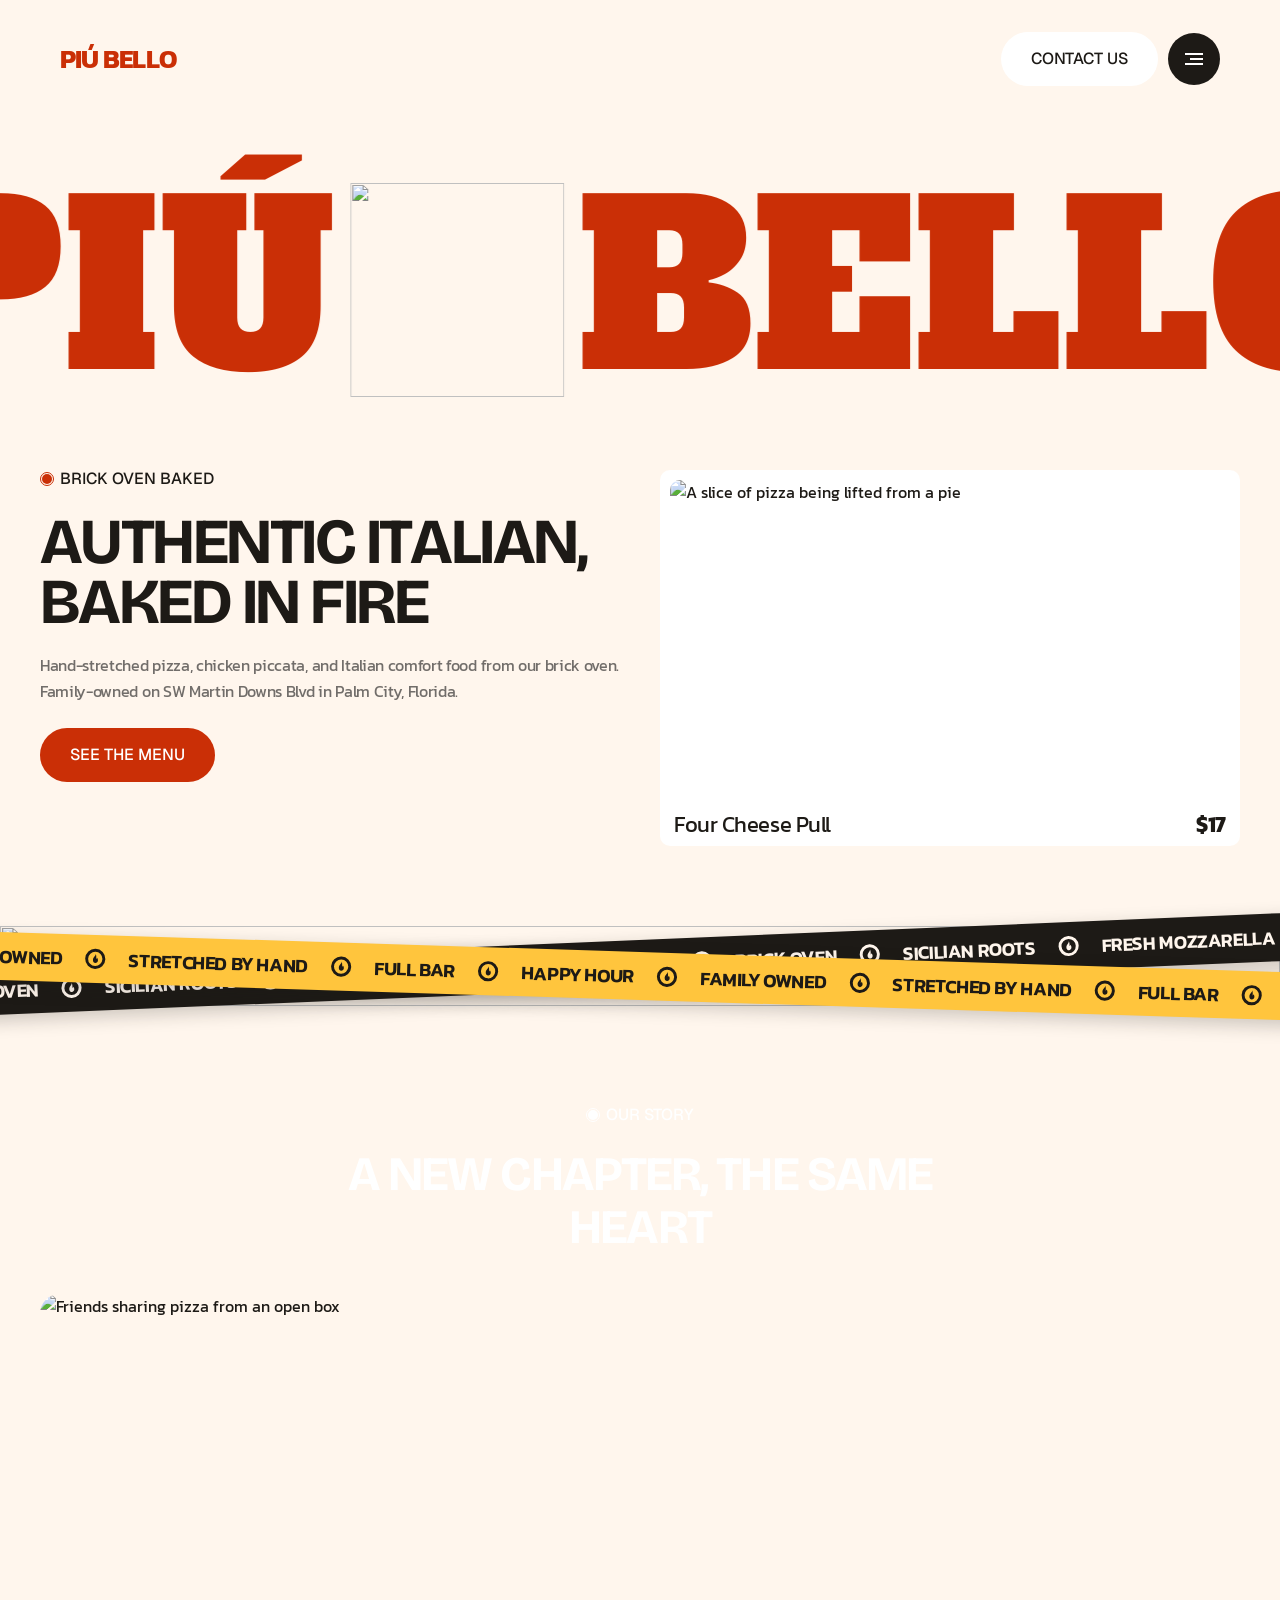
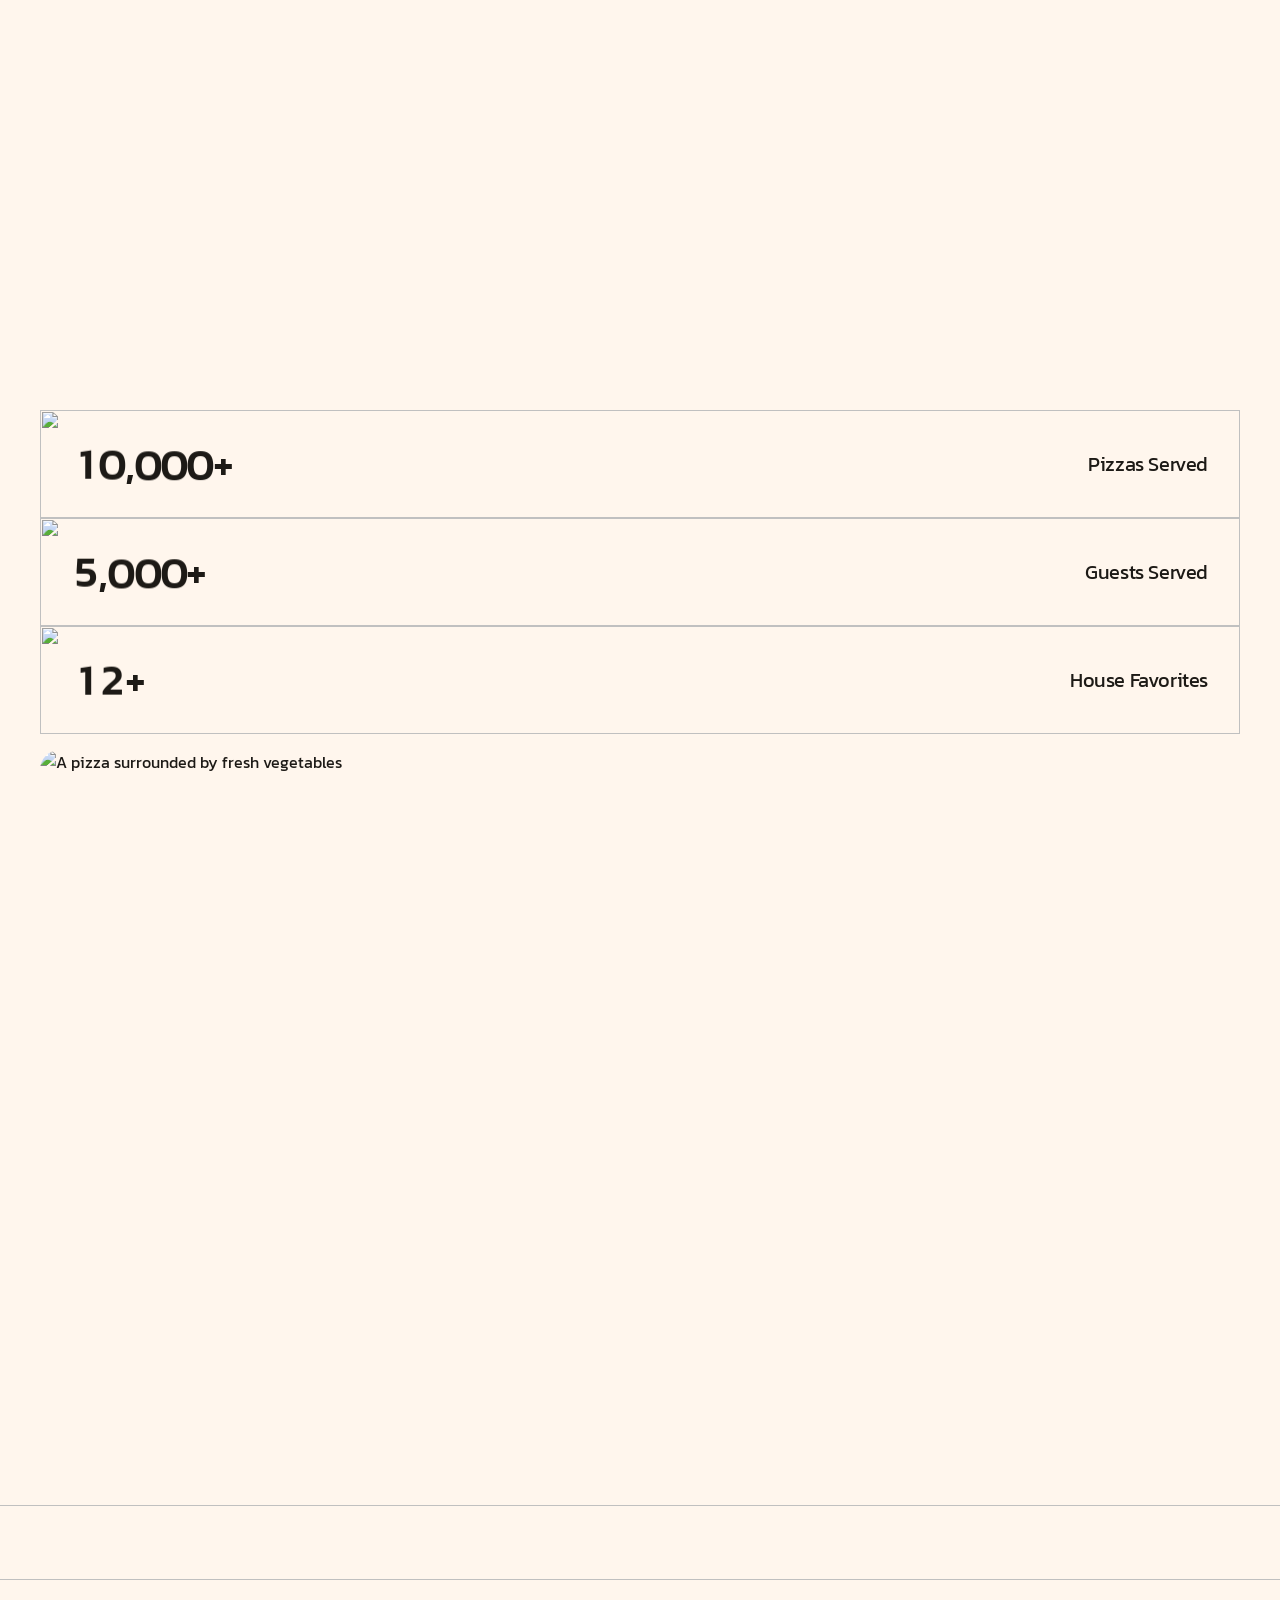
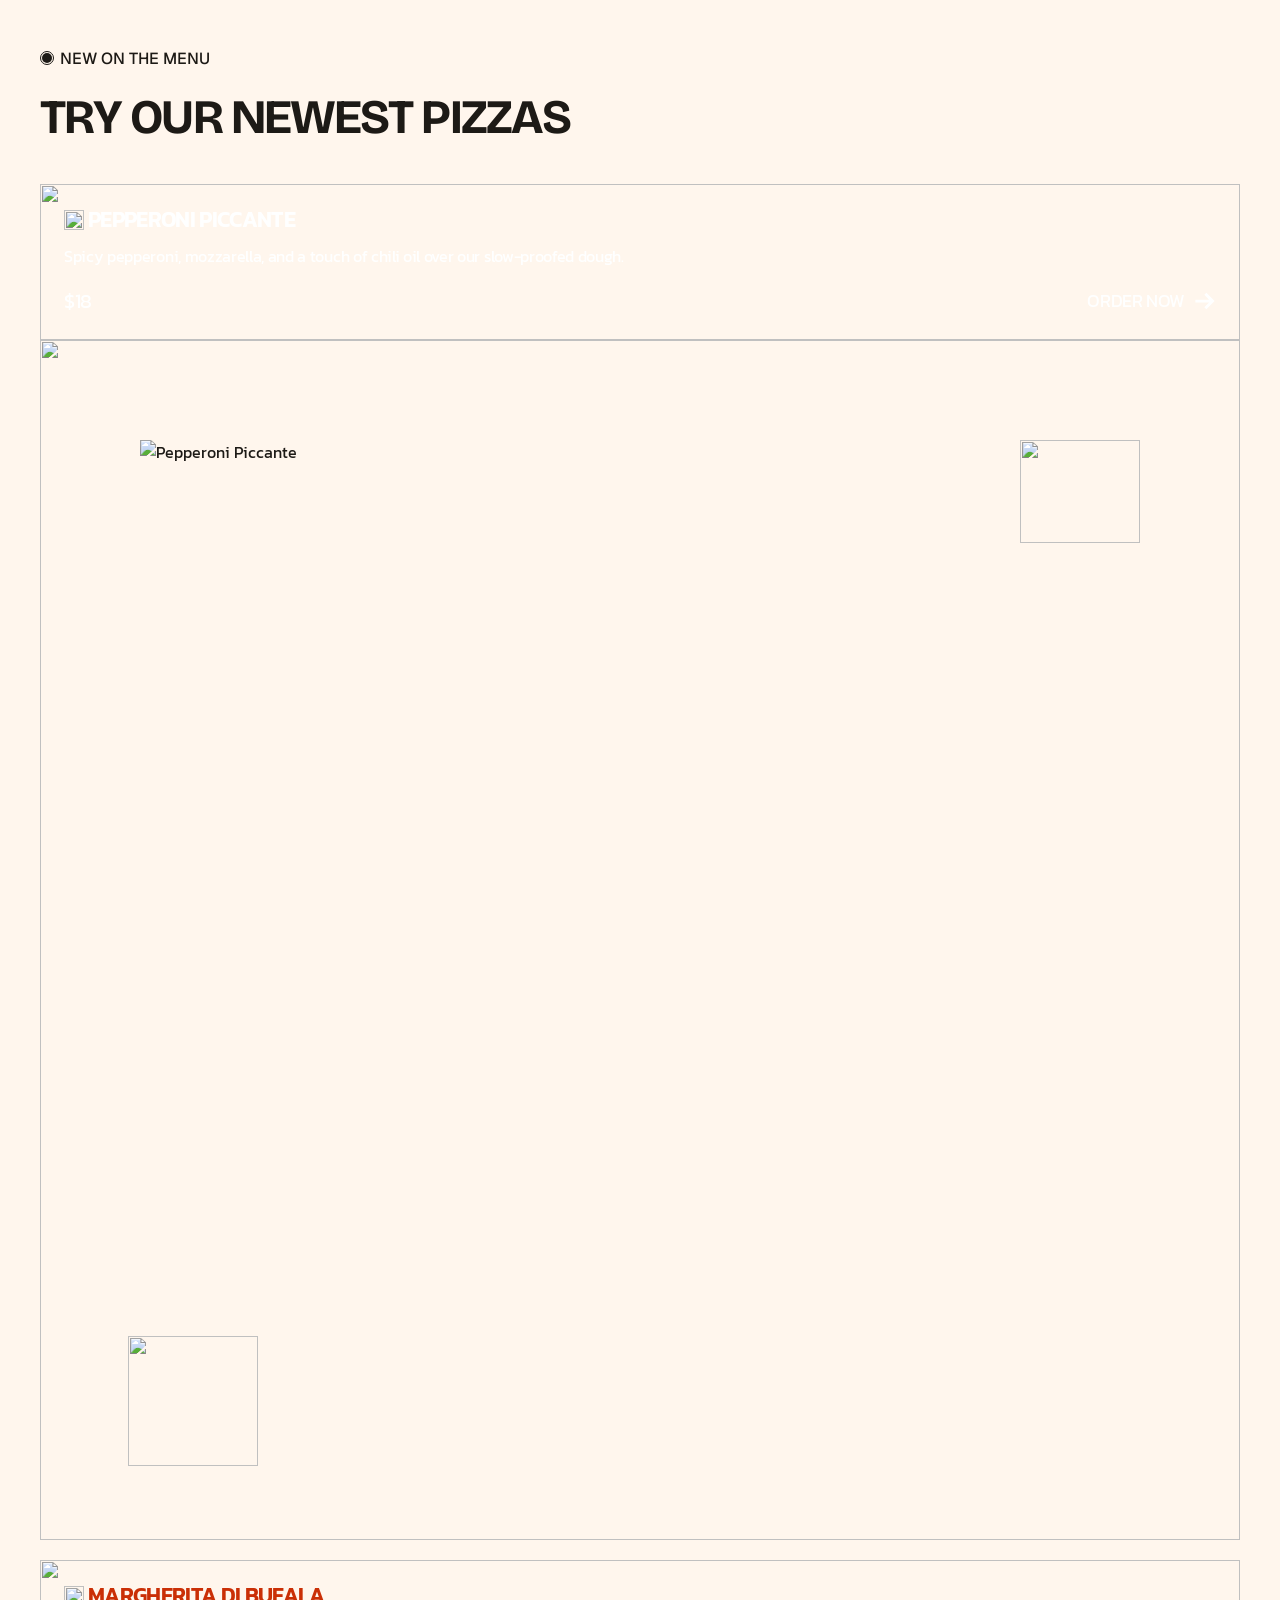
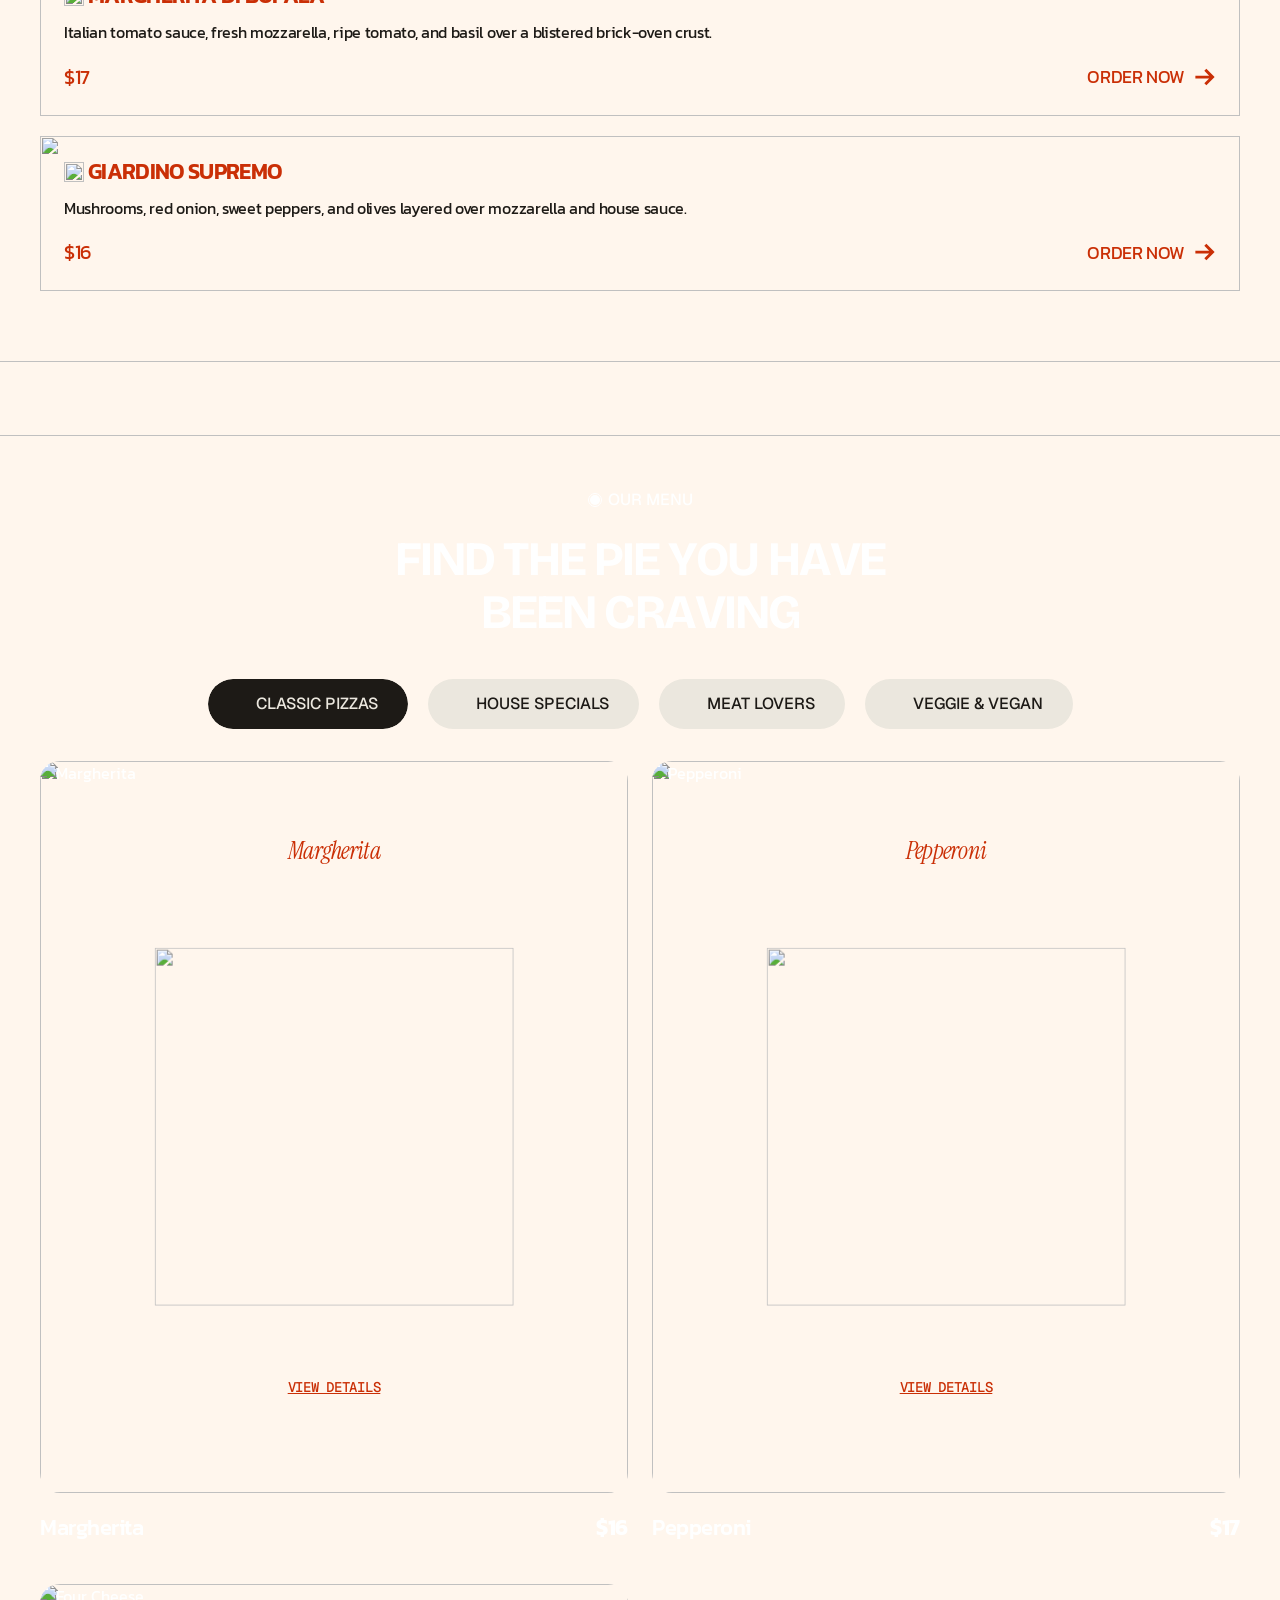
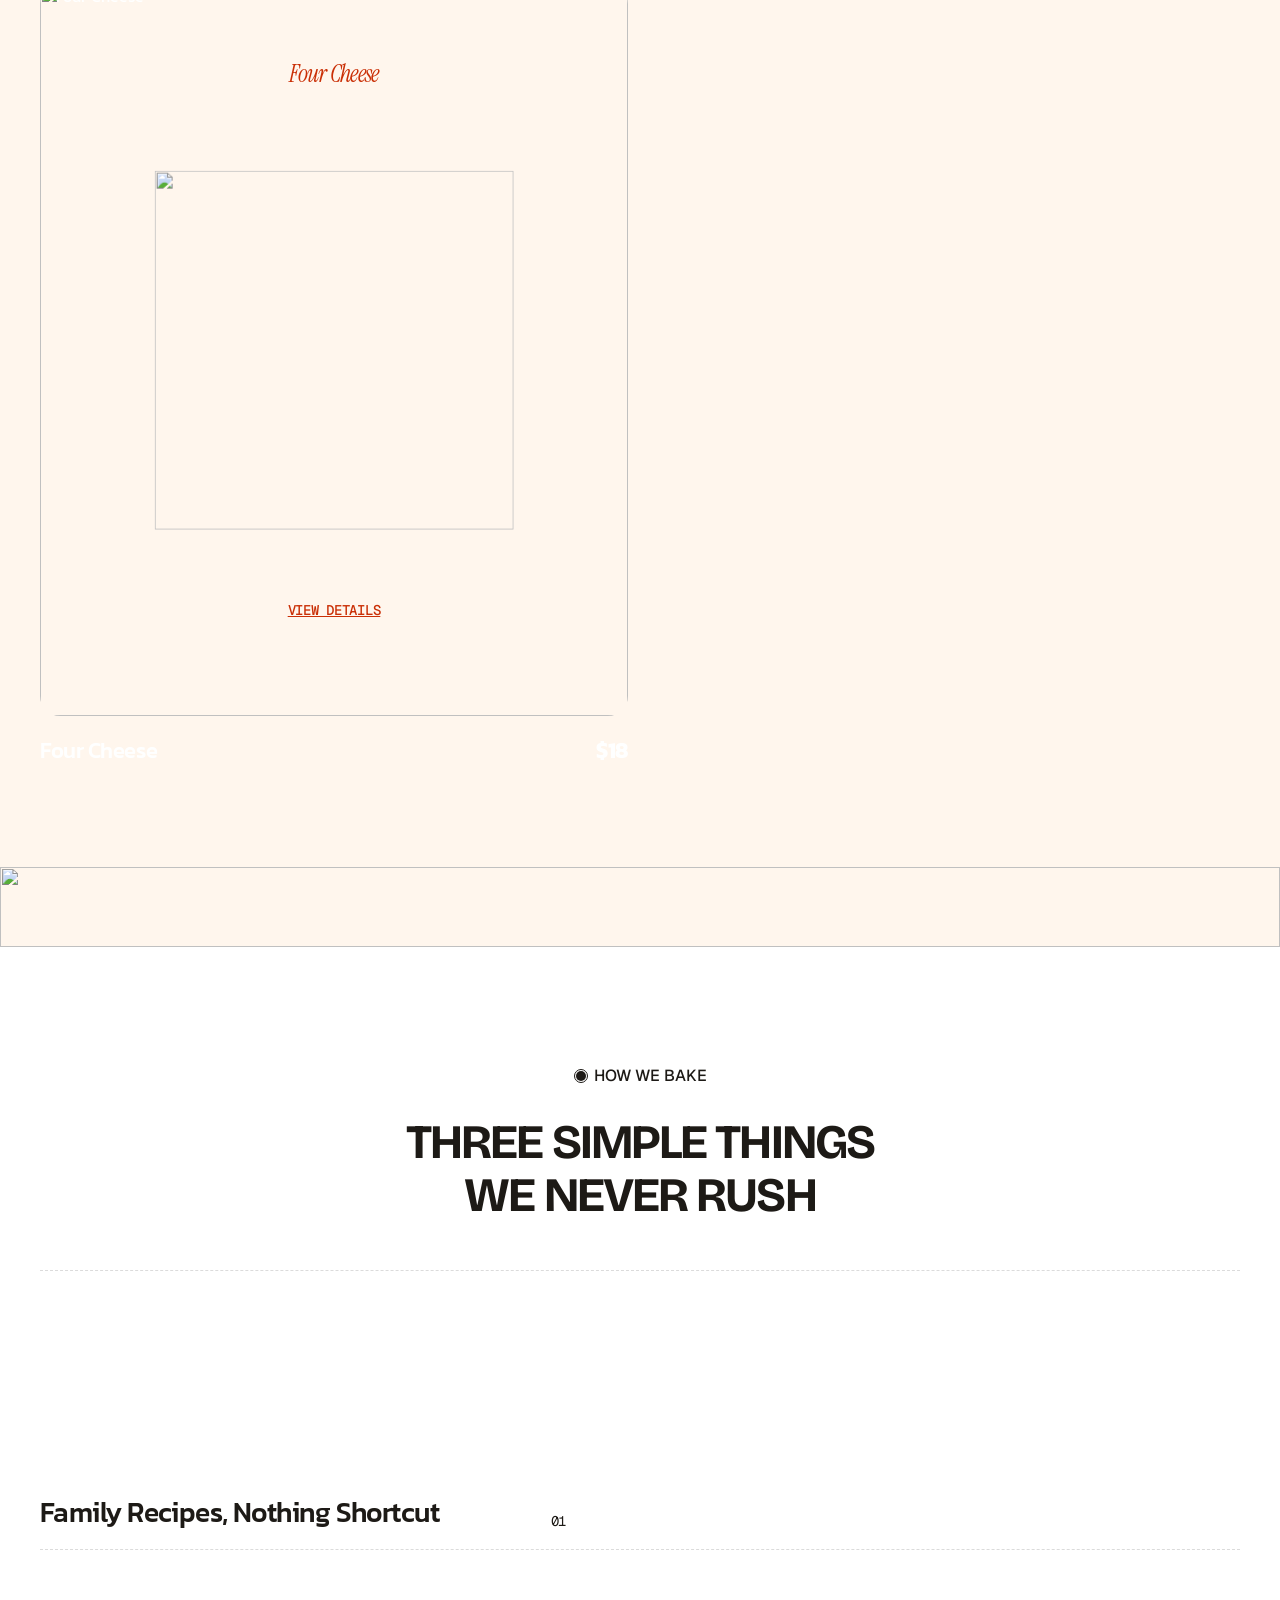
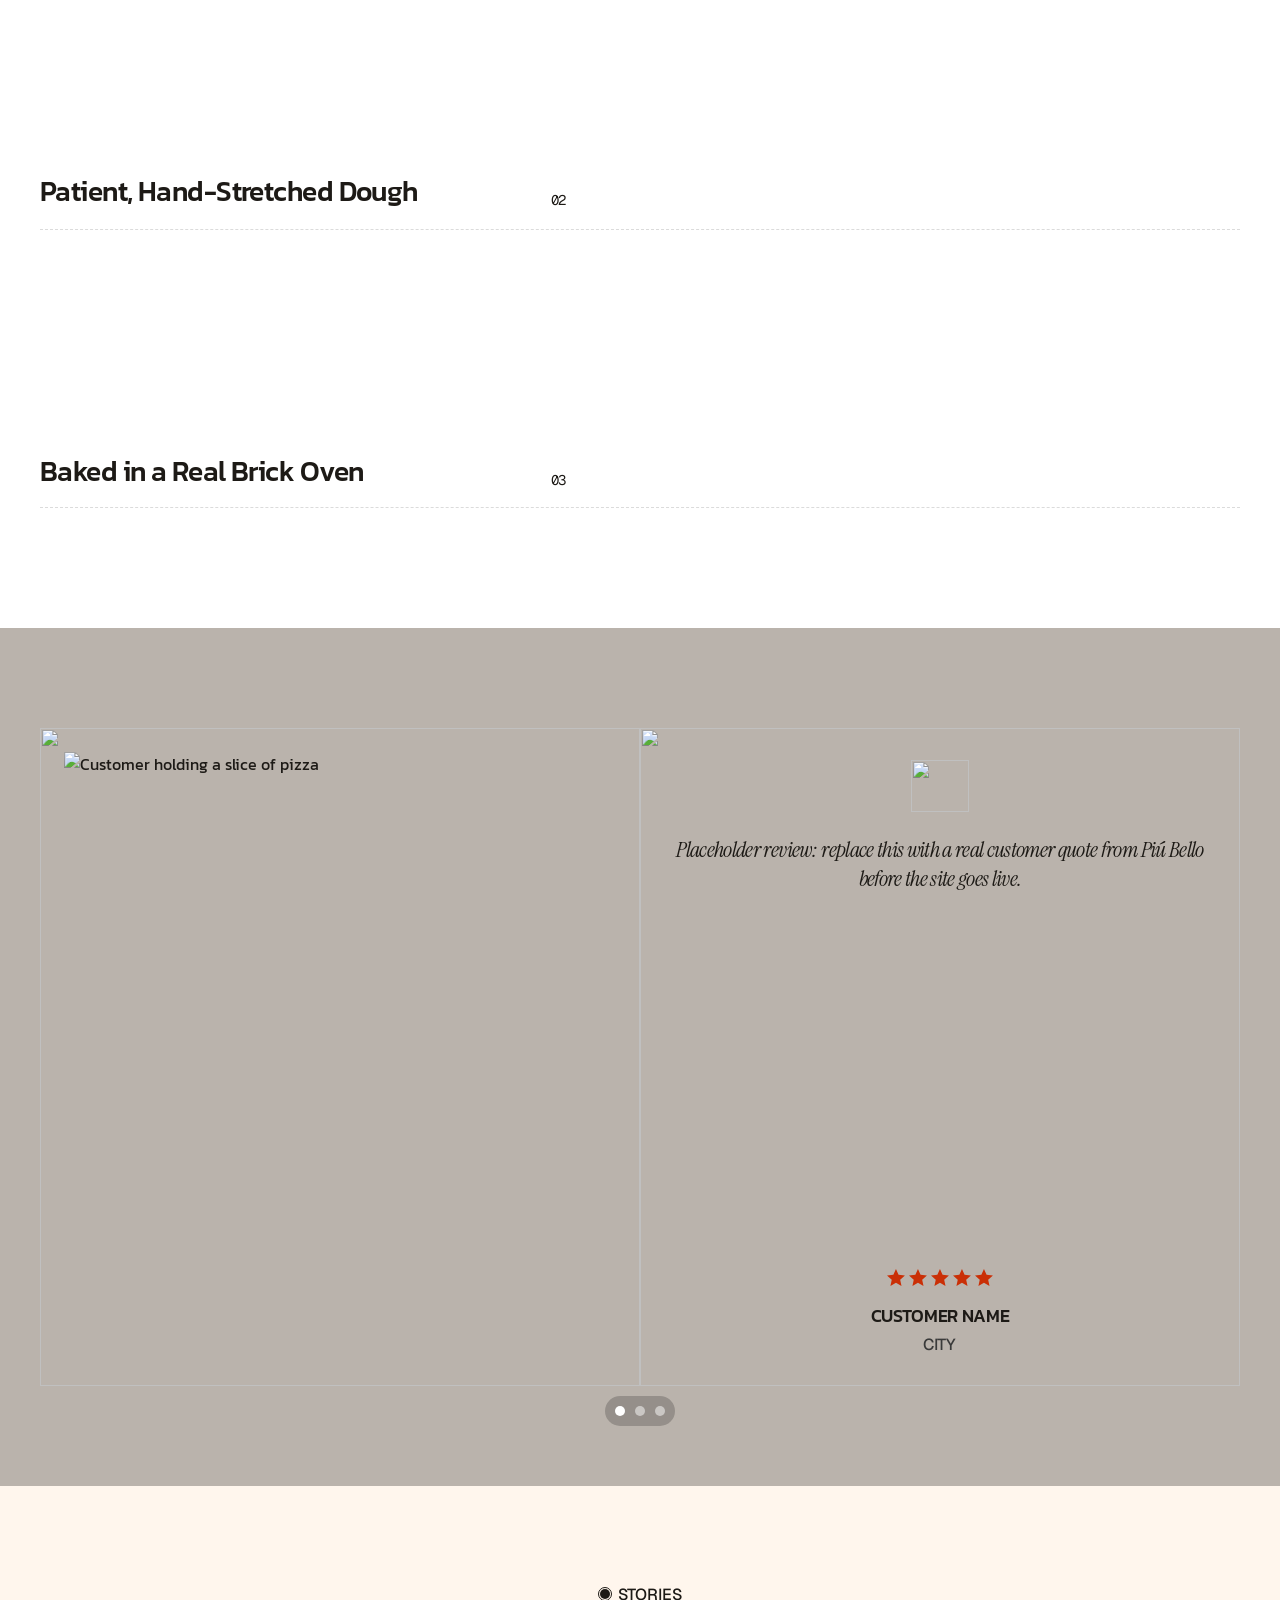
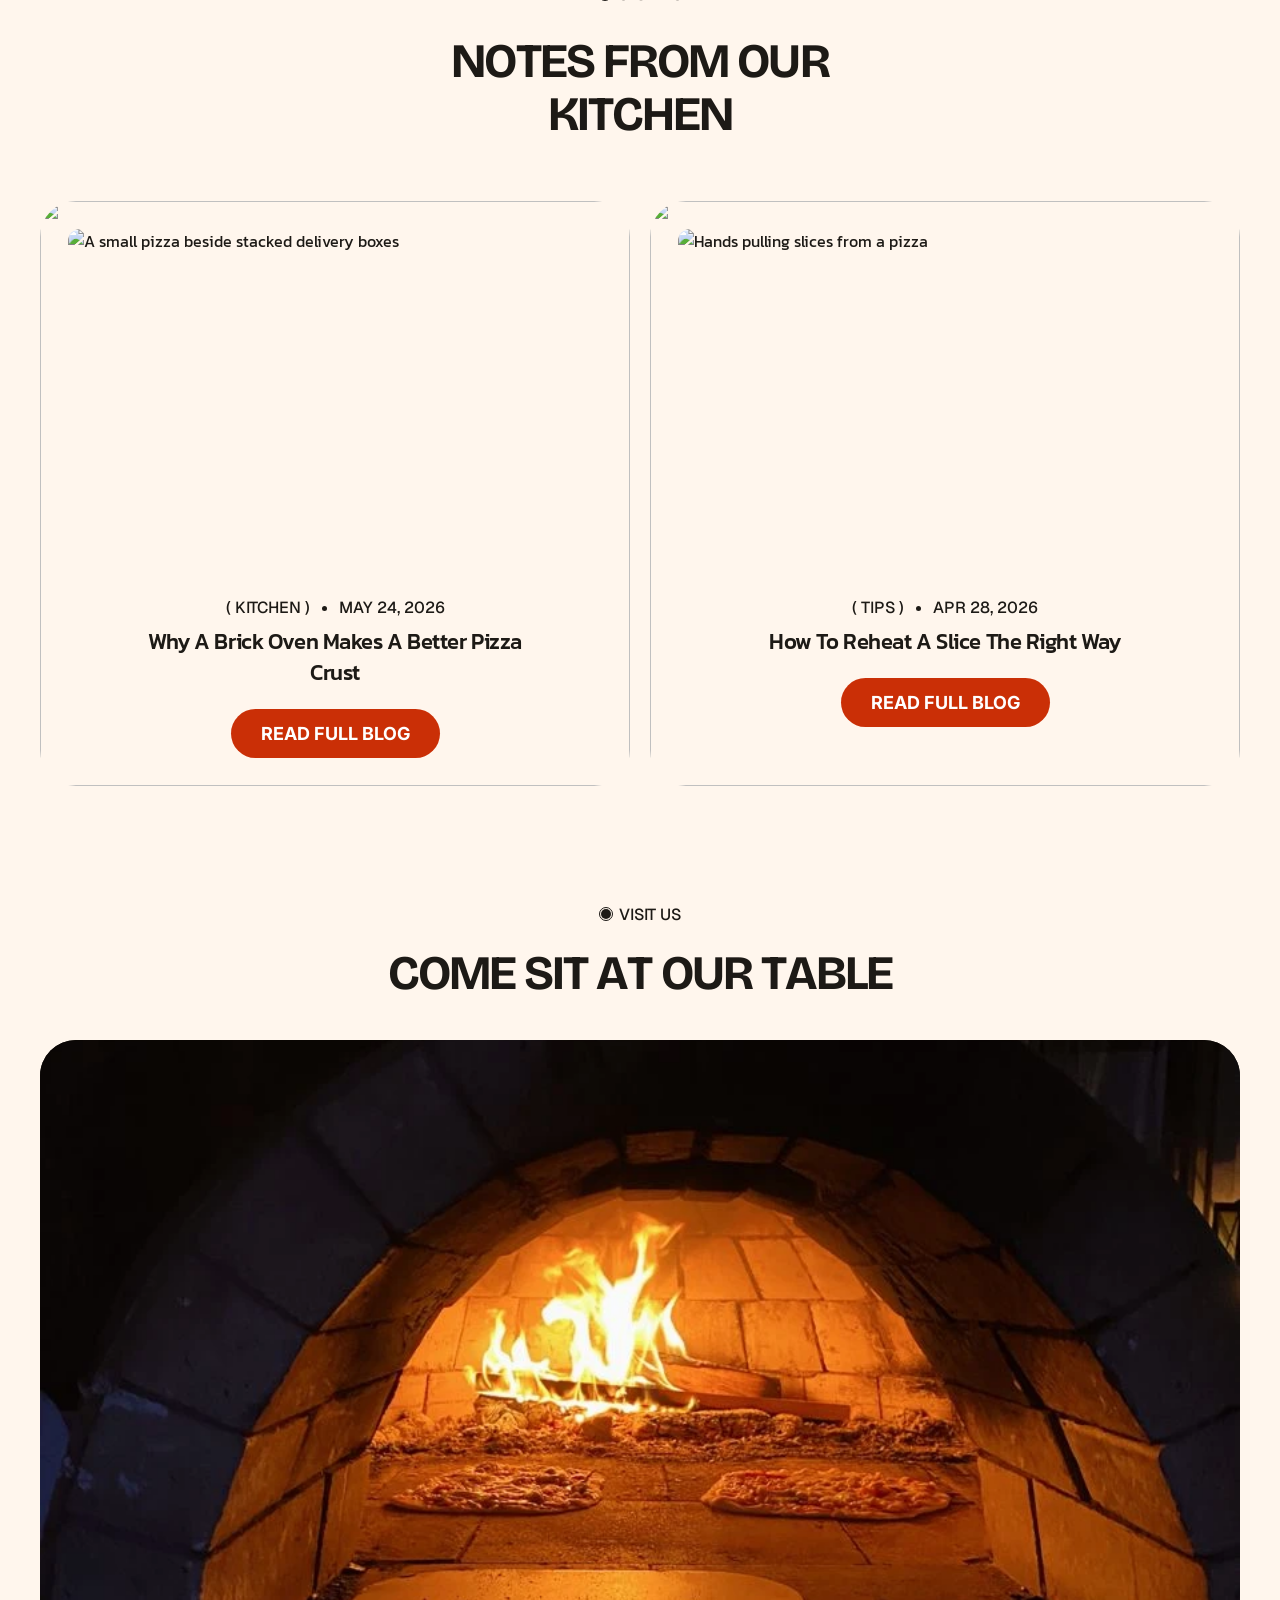
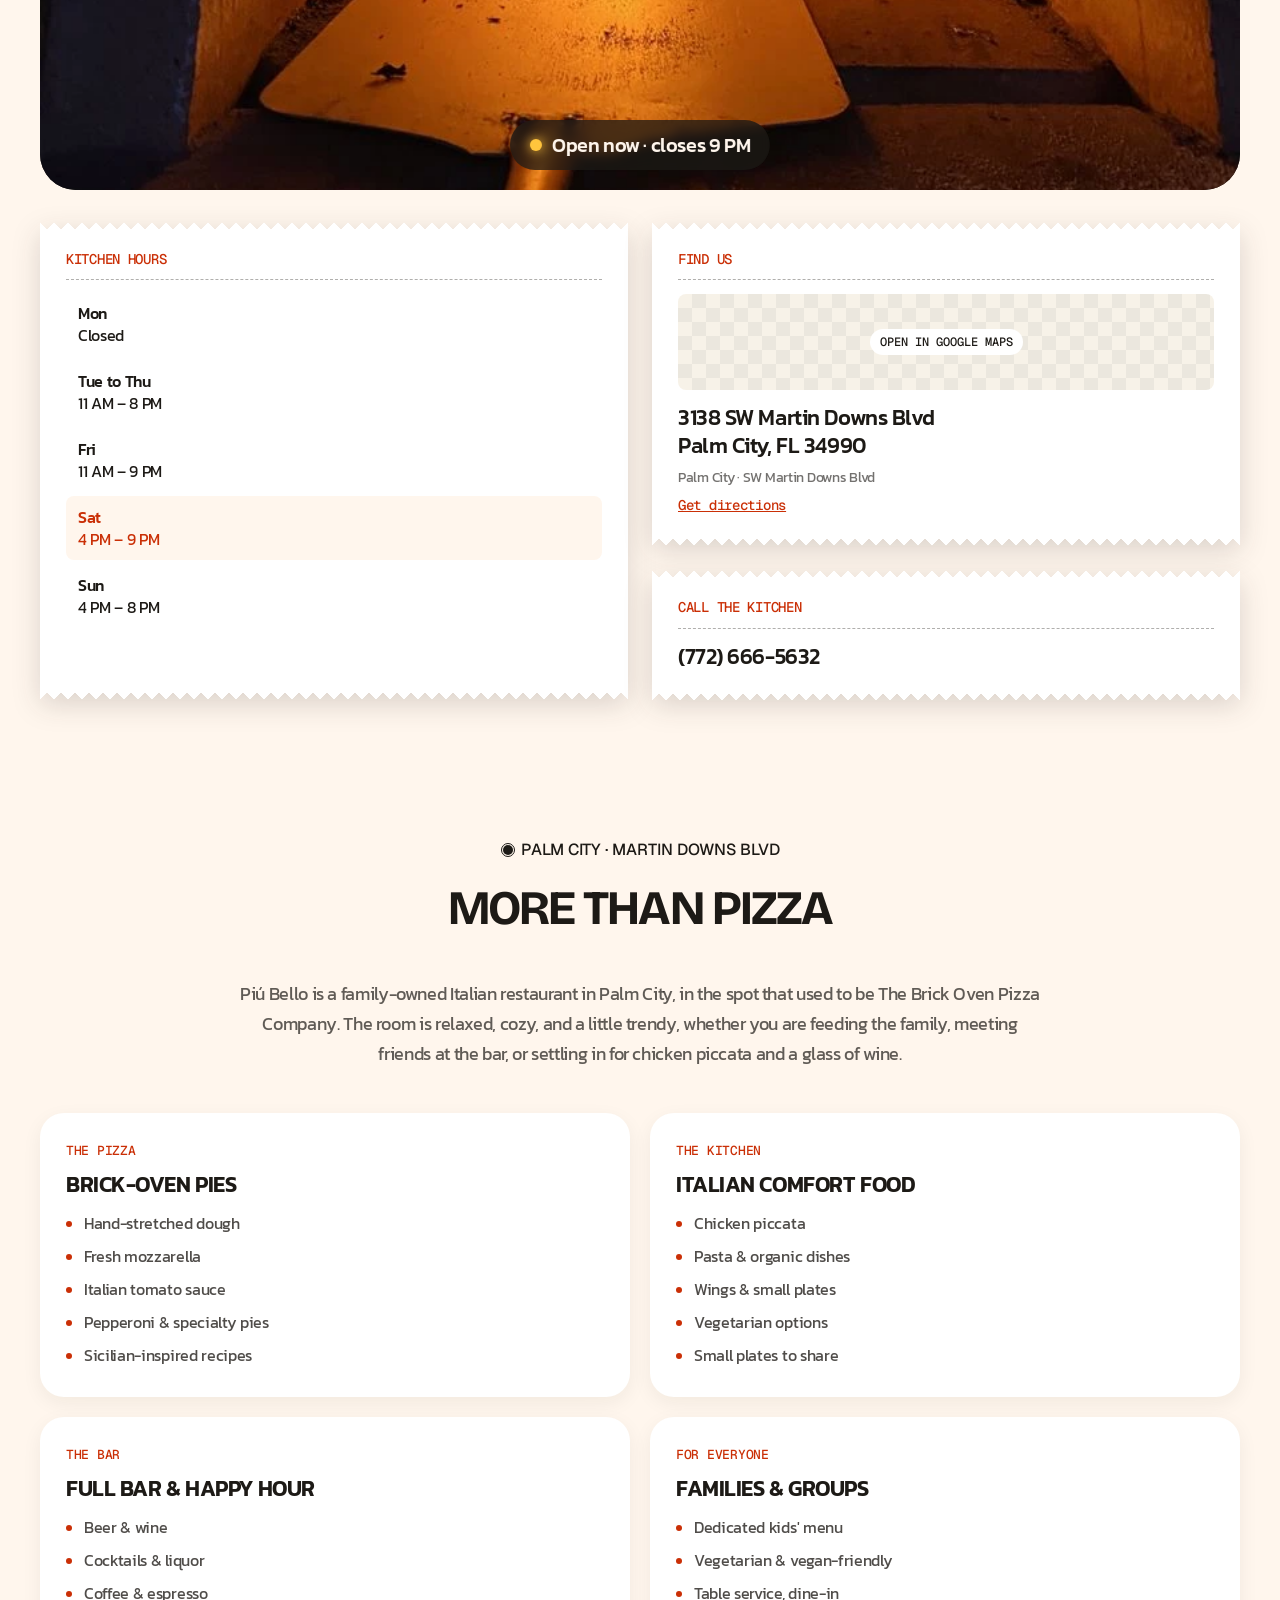
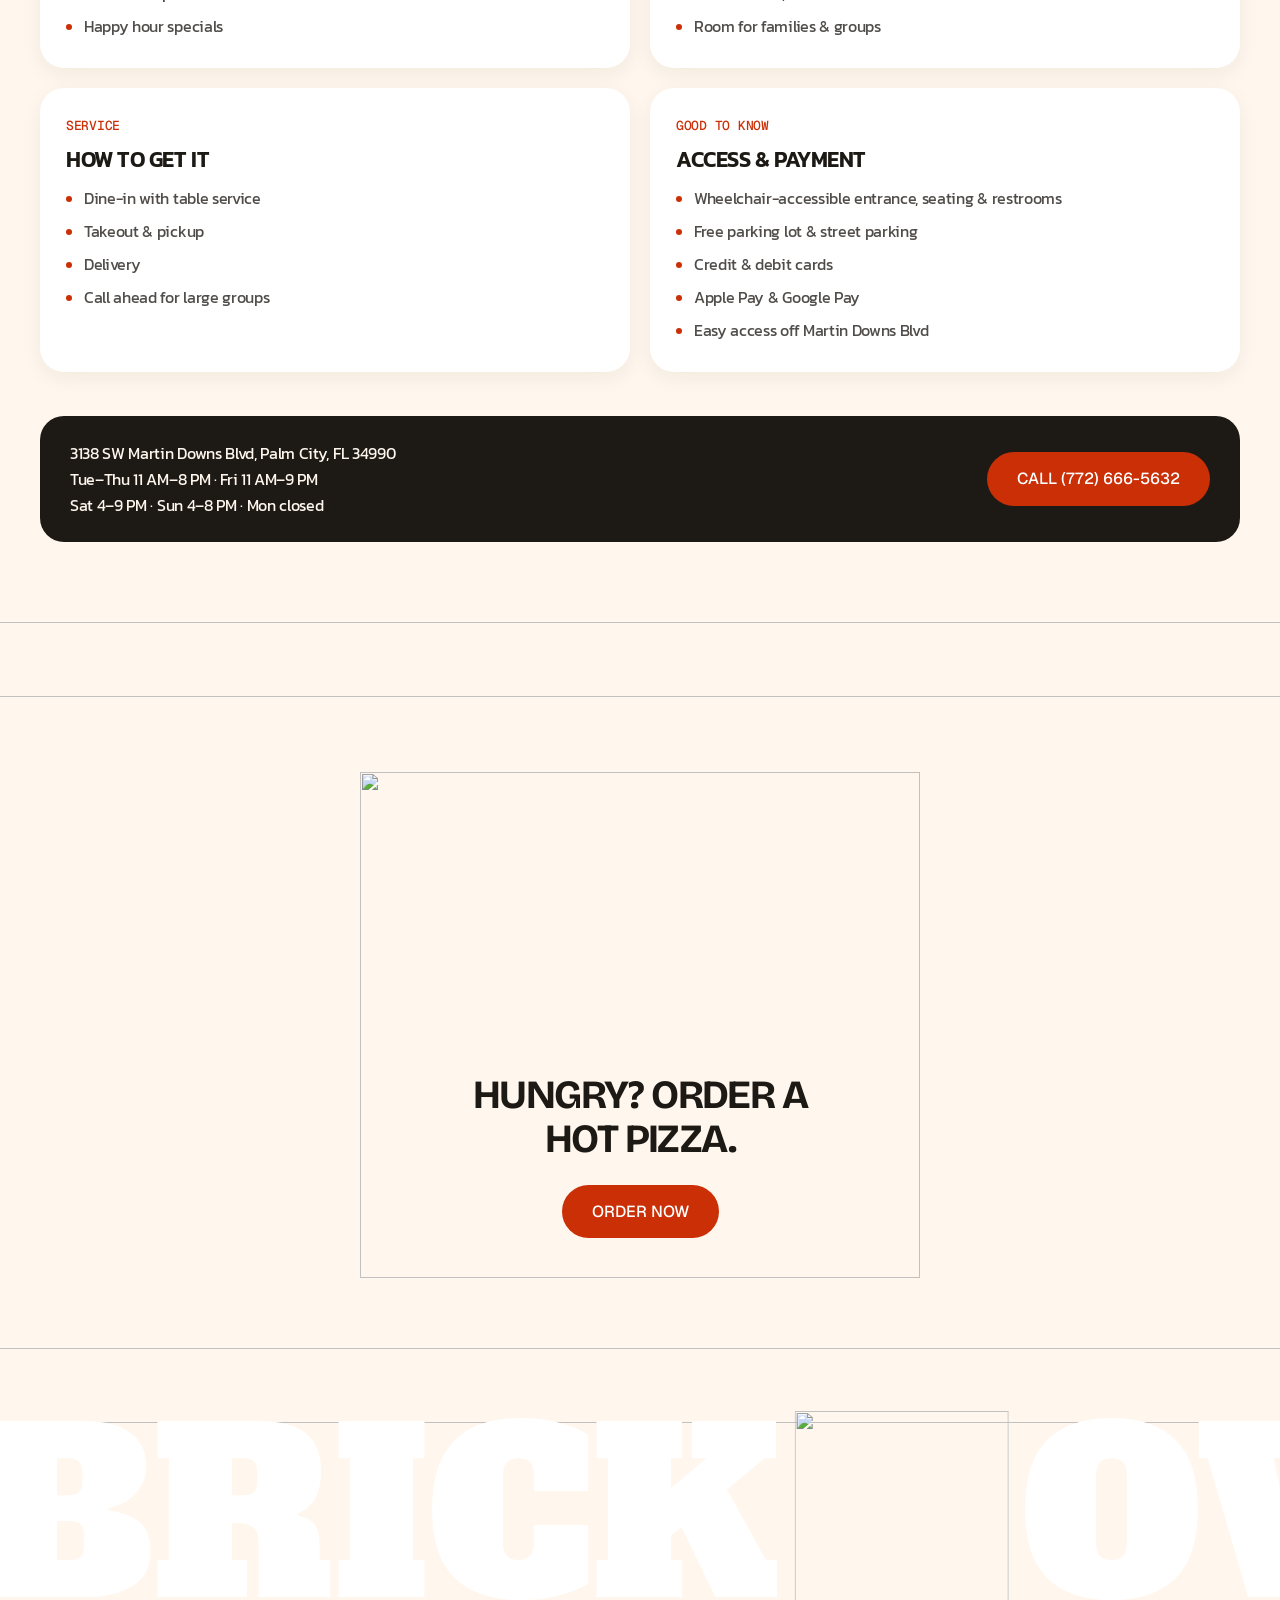
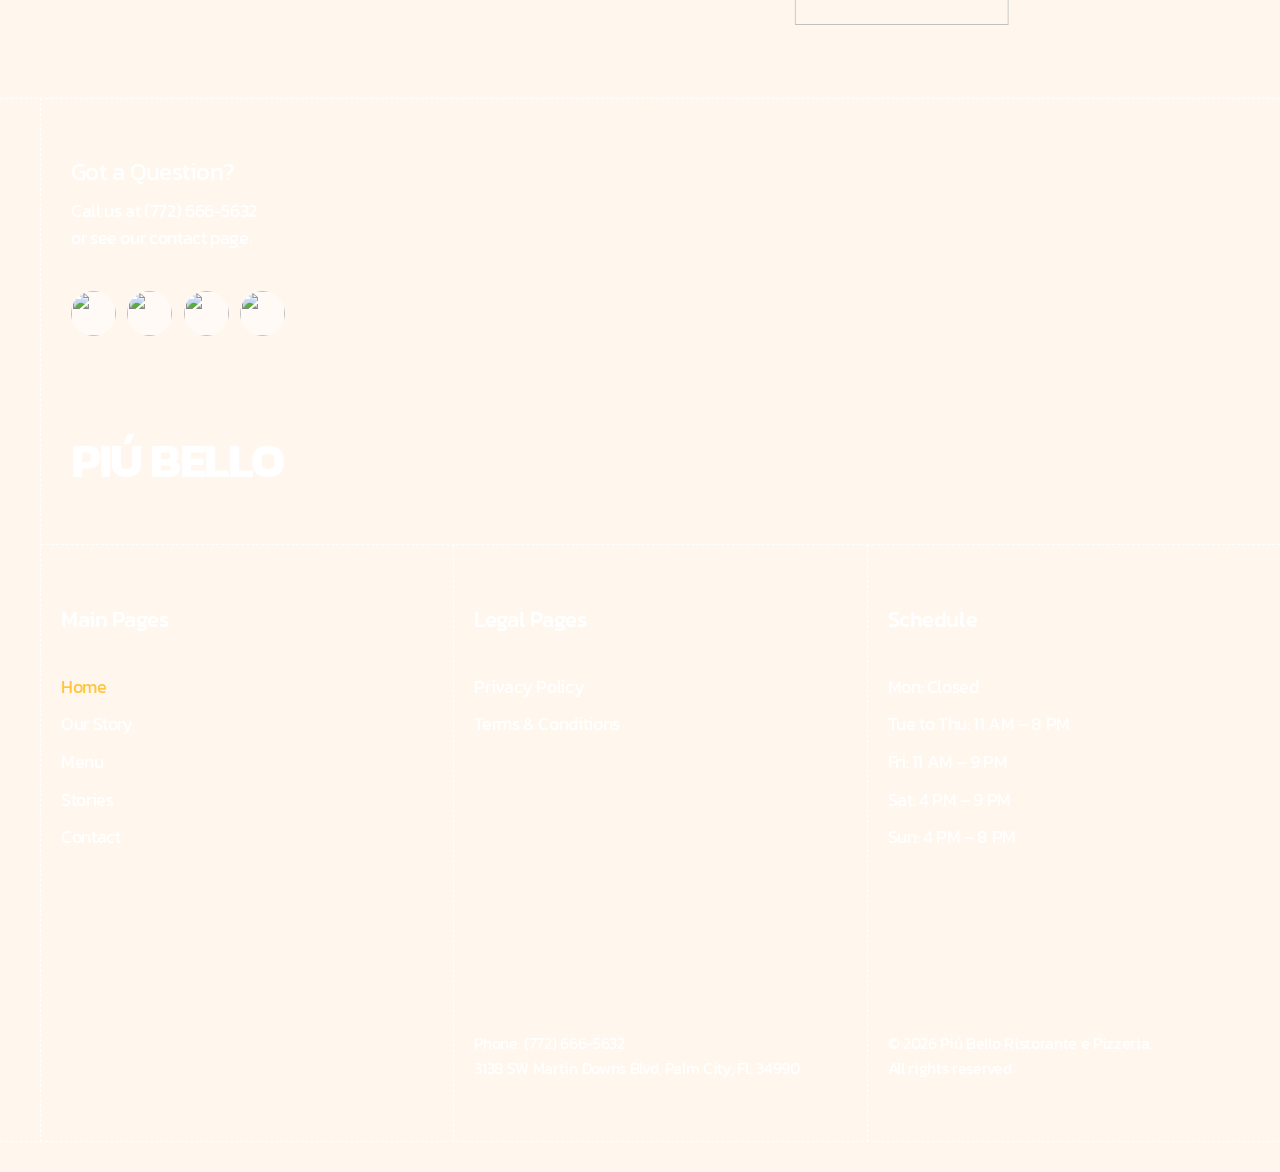
==== commit 5a3056a0: "Put the restaurant name on the hero ticker The moving band above the fold still read "brick oven", w" ====
--- a/index.html
+++ b/index.html
@@ -68,9 +68,9 @@
   <!-- Hero -->
   <section class="hero">
     <figure class="fill"><picture><source media="(max-width: 809.98px)" srcset="https://framerusercontent.com/images/qBKTp7xW70Swl7xJmXecgr4k2a0.png?scale-down-to=1024"><img src="https://framerusercontent.com/images/qBKTp7xW70Swl7xJmXecgr4k2a0.png" alt="" fetchpriority="high"></picture></figure>
-    <div class="ticker" data-ticker role="img" aria-label="Brick oven baked">
+    <div class="ticker" data-ticker role="img" aria-label="Piú Bello">
       <ul class="ticker-track">
-        <li>BRICK<img src="https://framerusercontent.com/images/2ugNSGgJgu79pYUFdxTfbSShNhs.png?scale-down-to=1024" alt="">OVEN</li>
+        <li>PIÚ<img src="https://framerusercontent.com/images/2ugNSGgJgu79pYUFdxTfbSShNhs.png?scale-down-to=1024" alt="">BELLO</li>
       </ul>
     </div>
     <div class="hero-bottom">
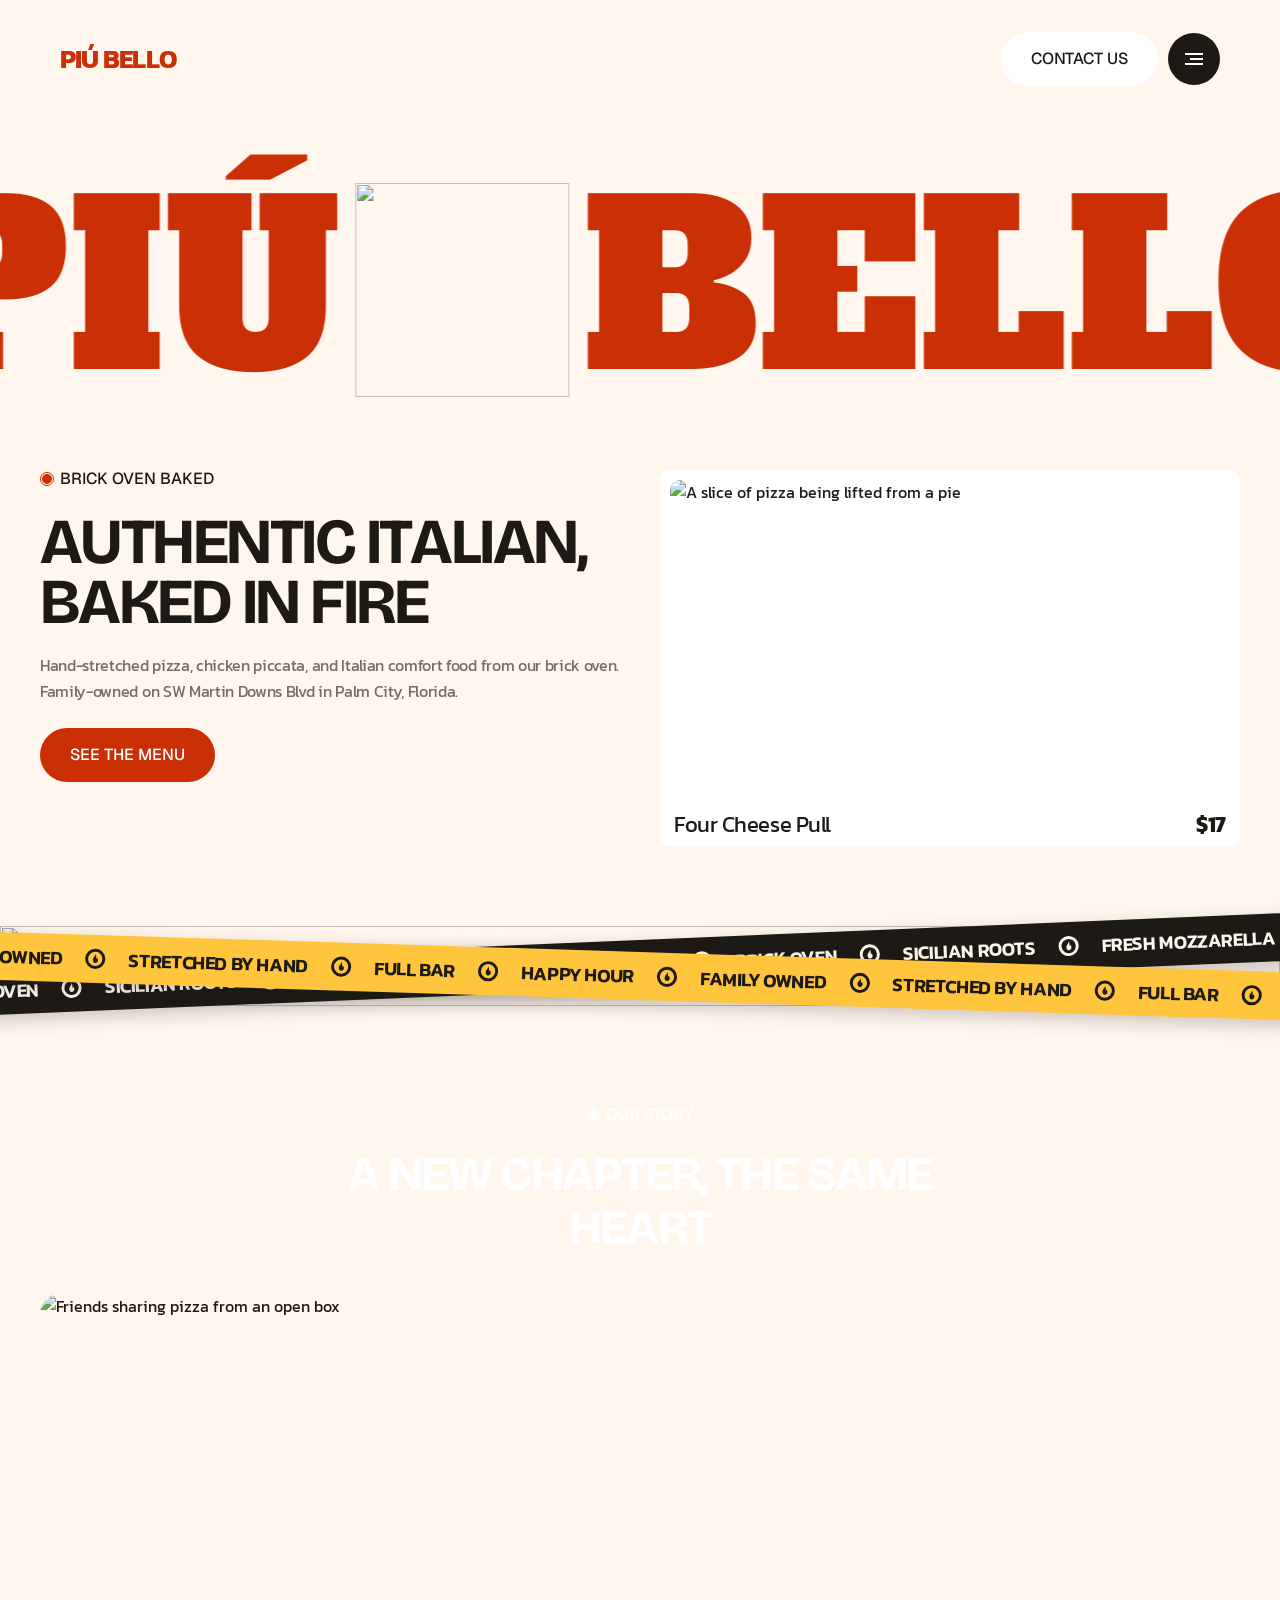
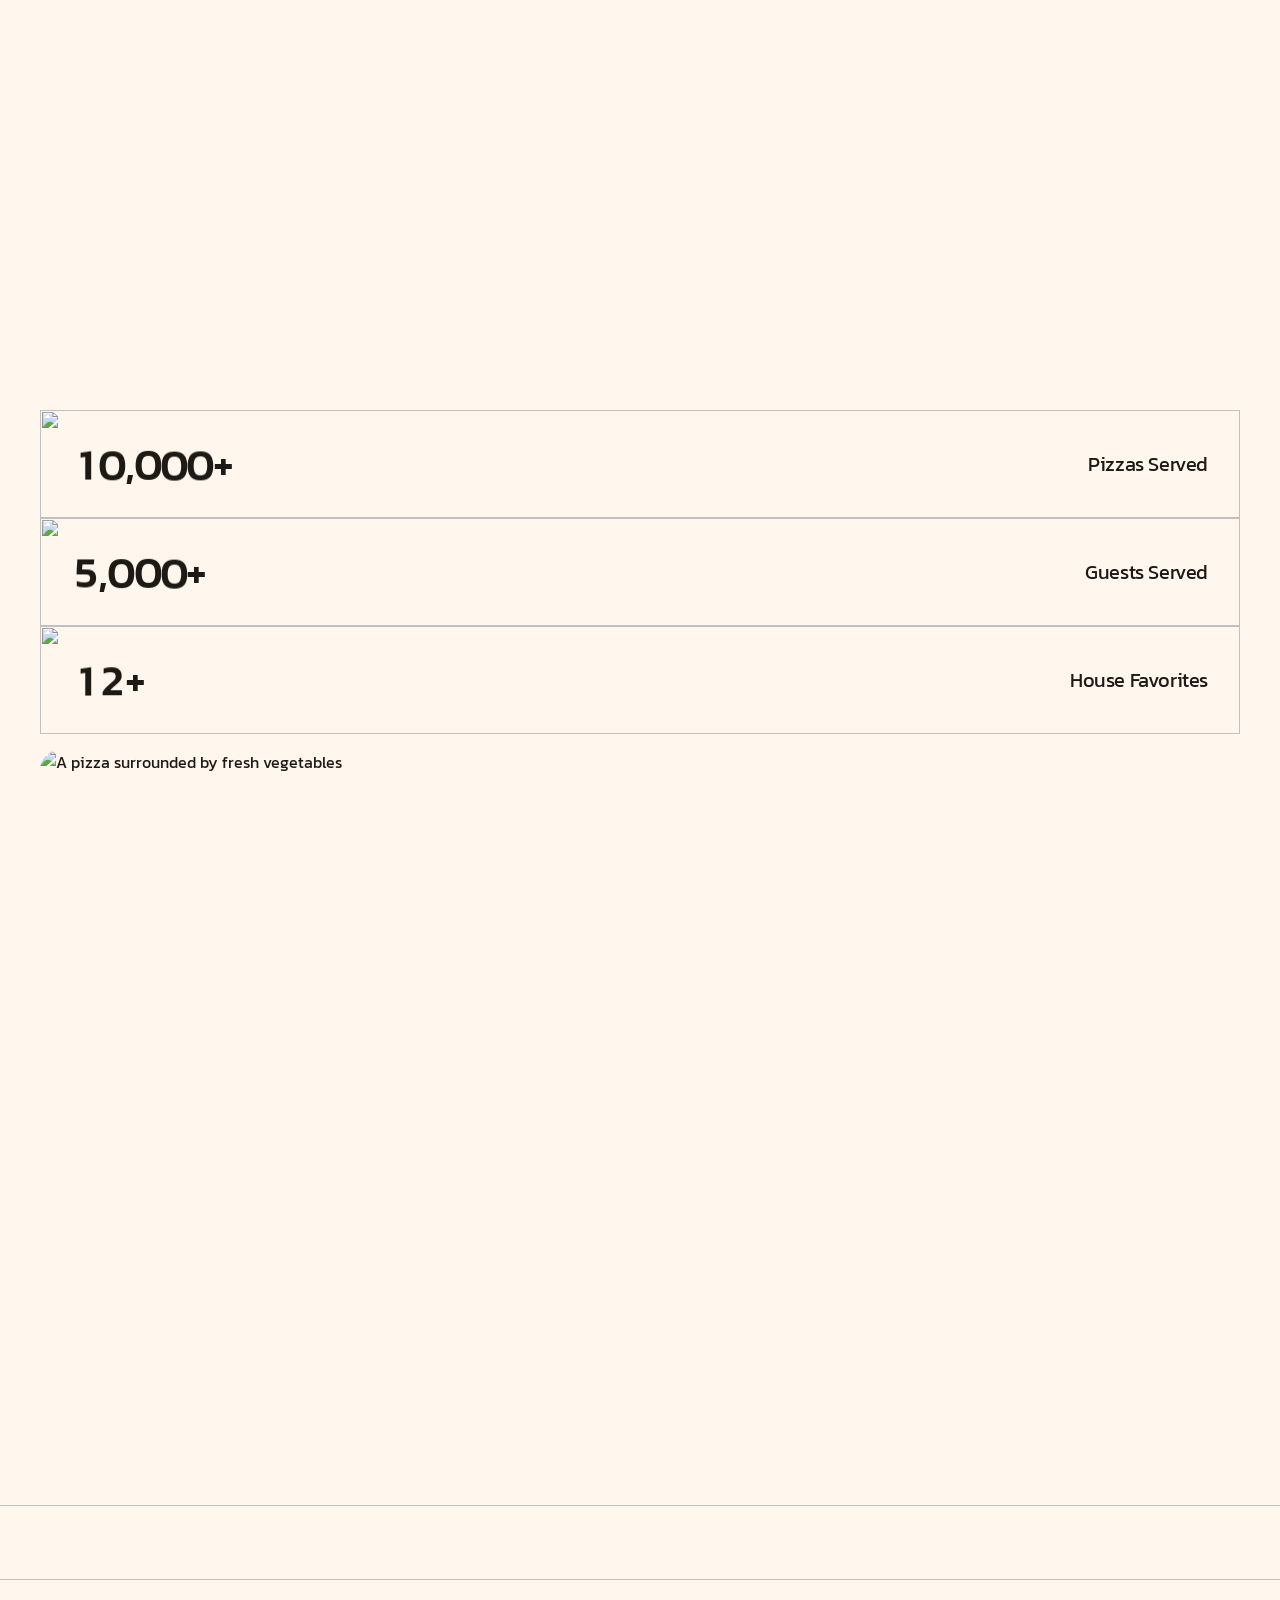
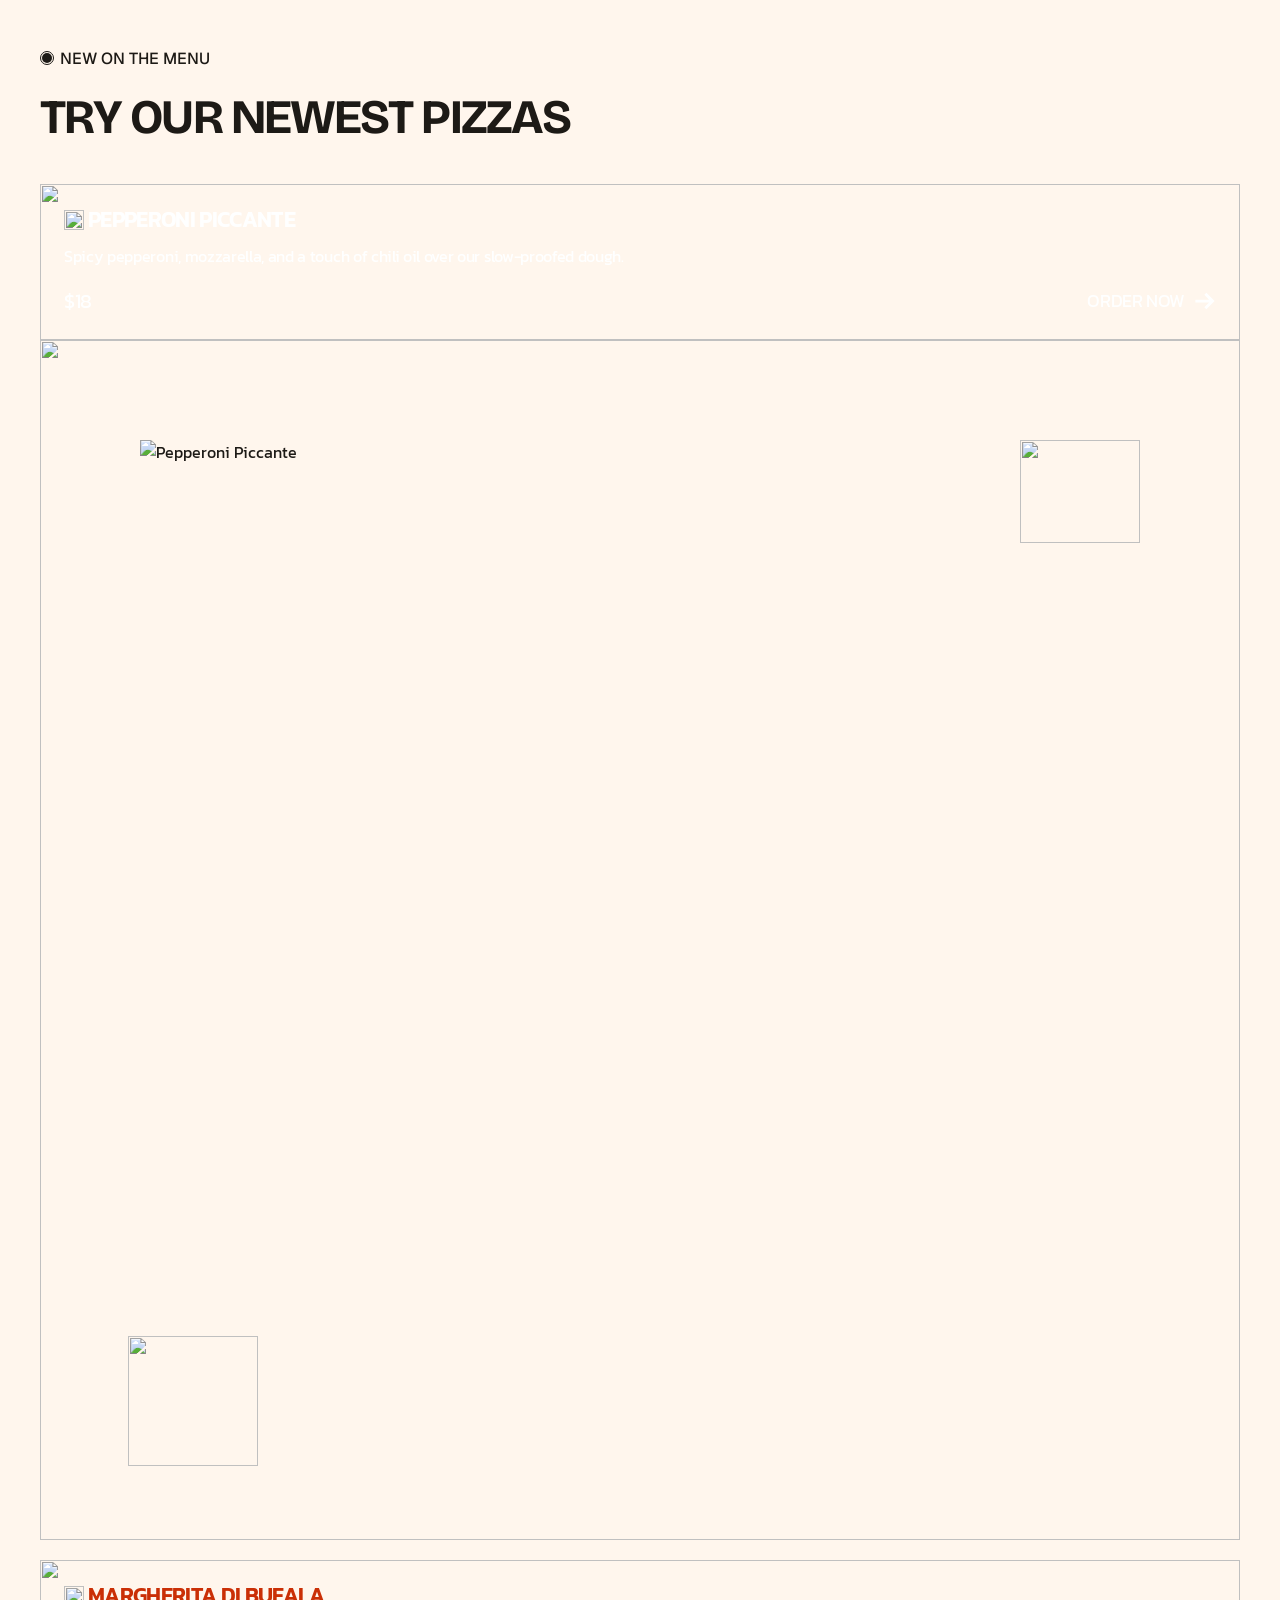
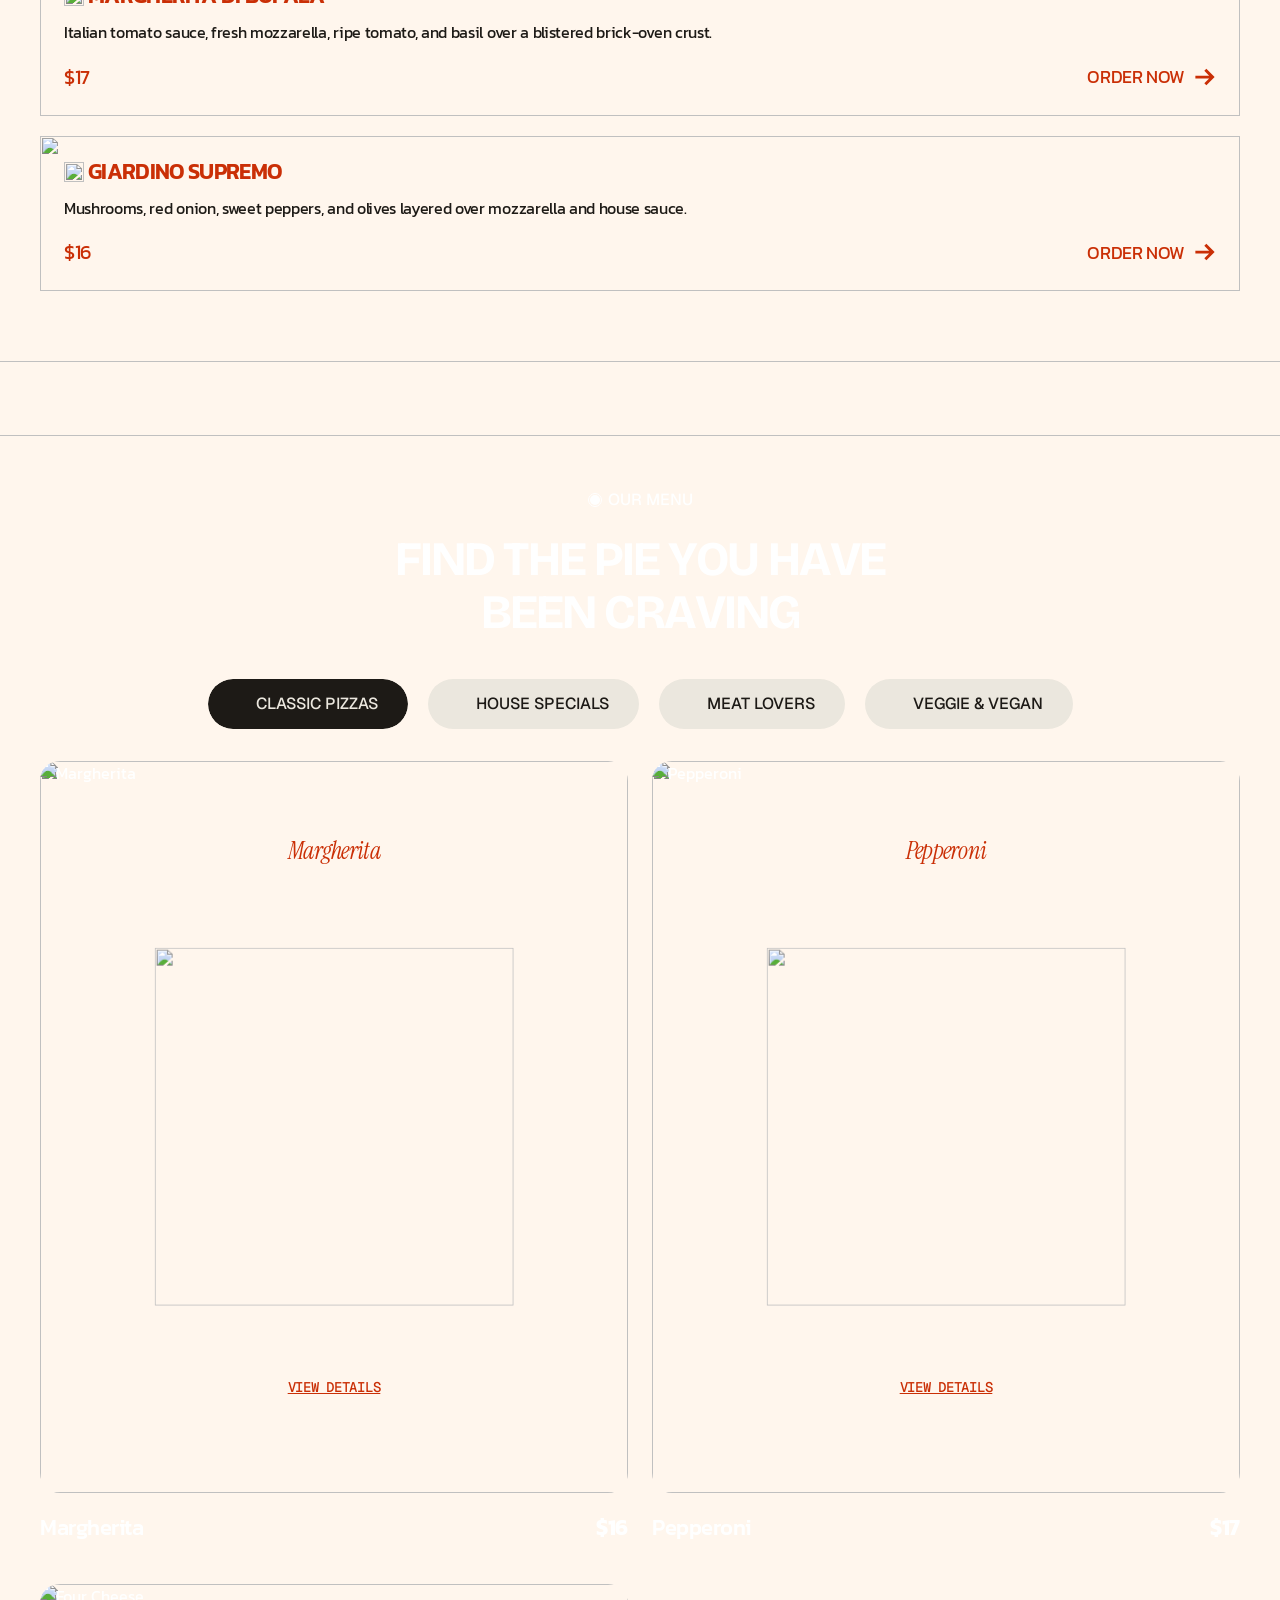
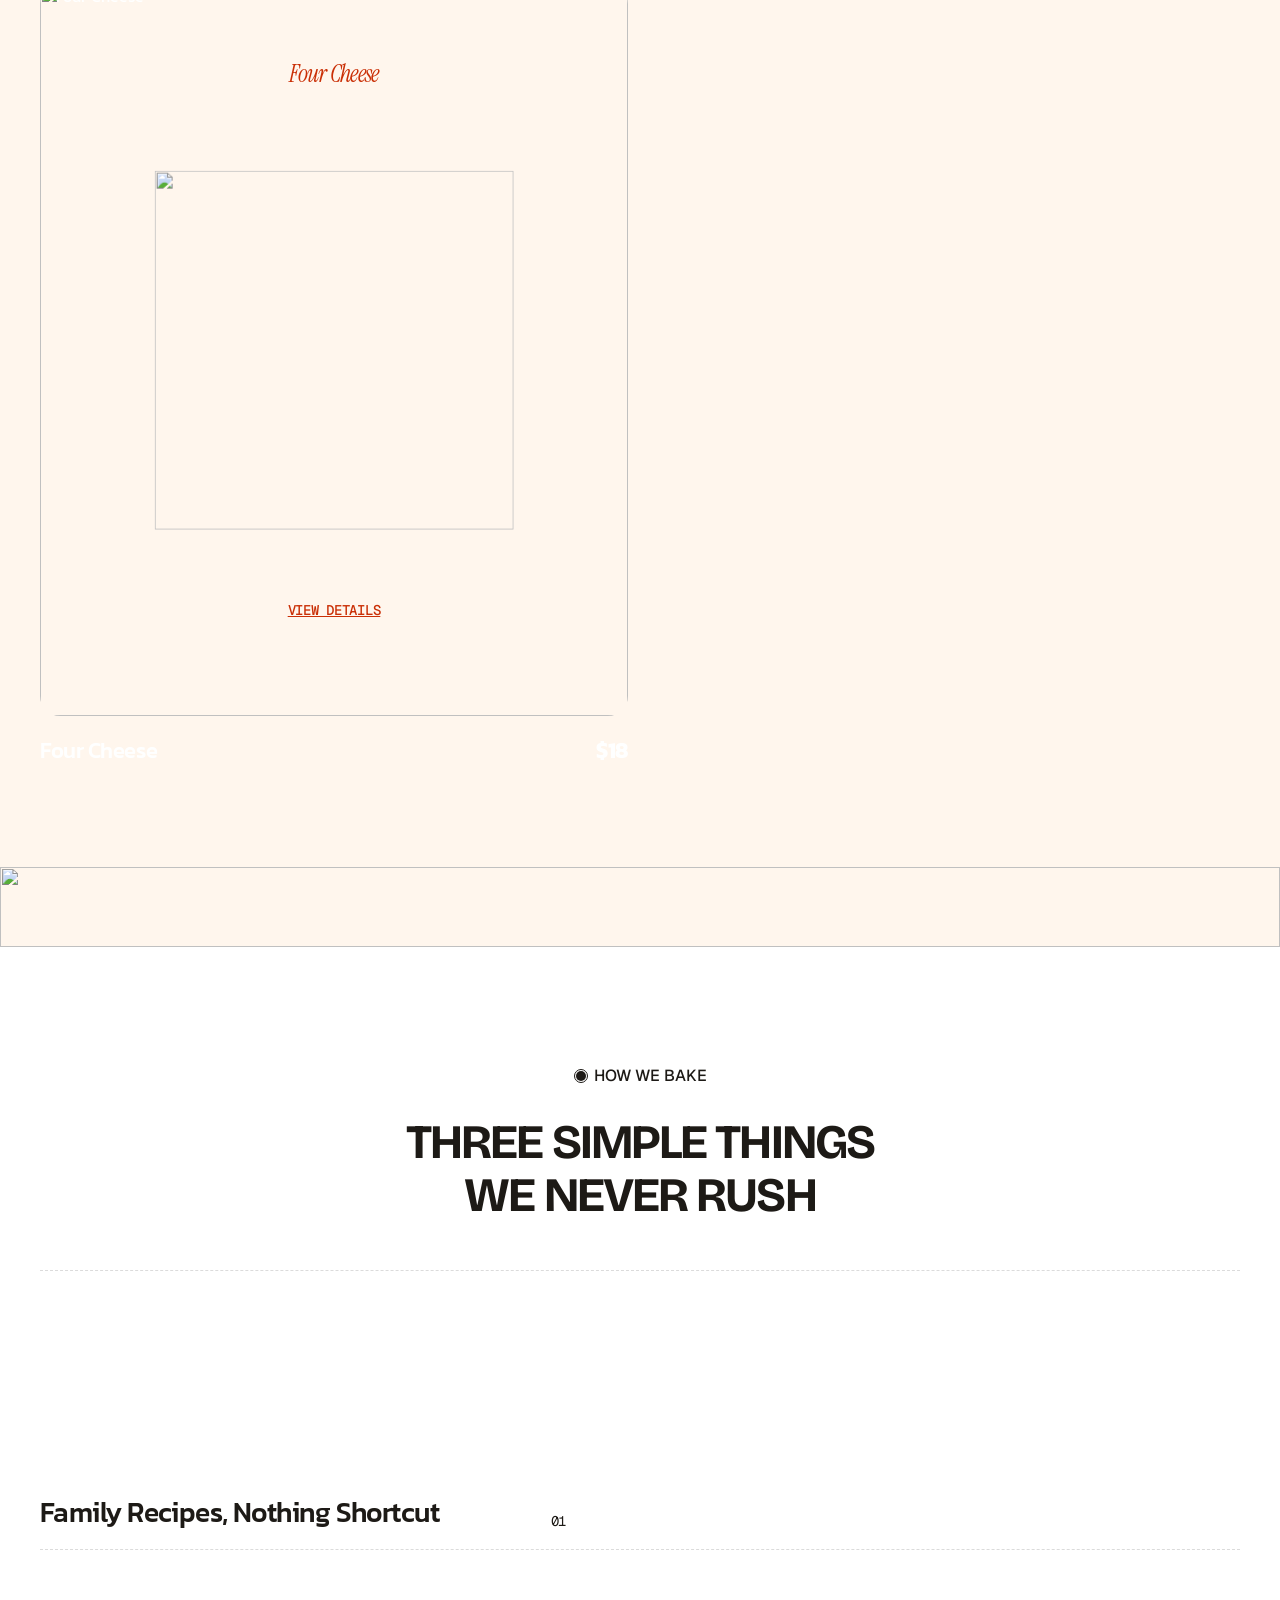
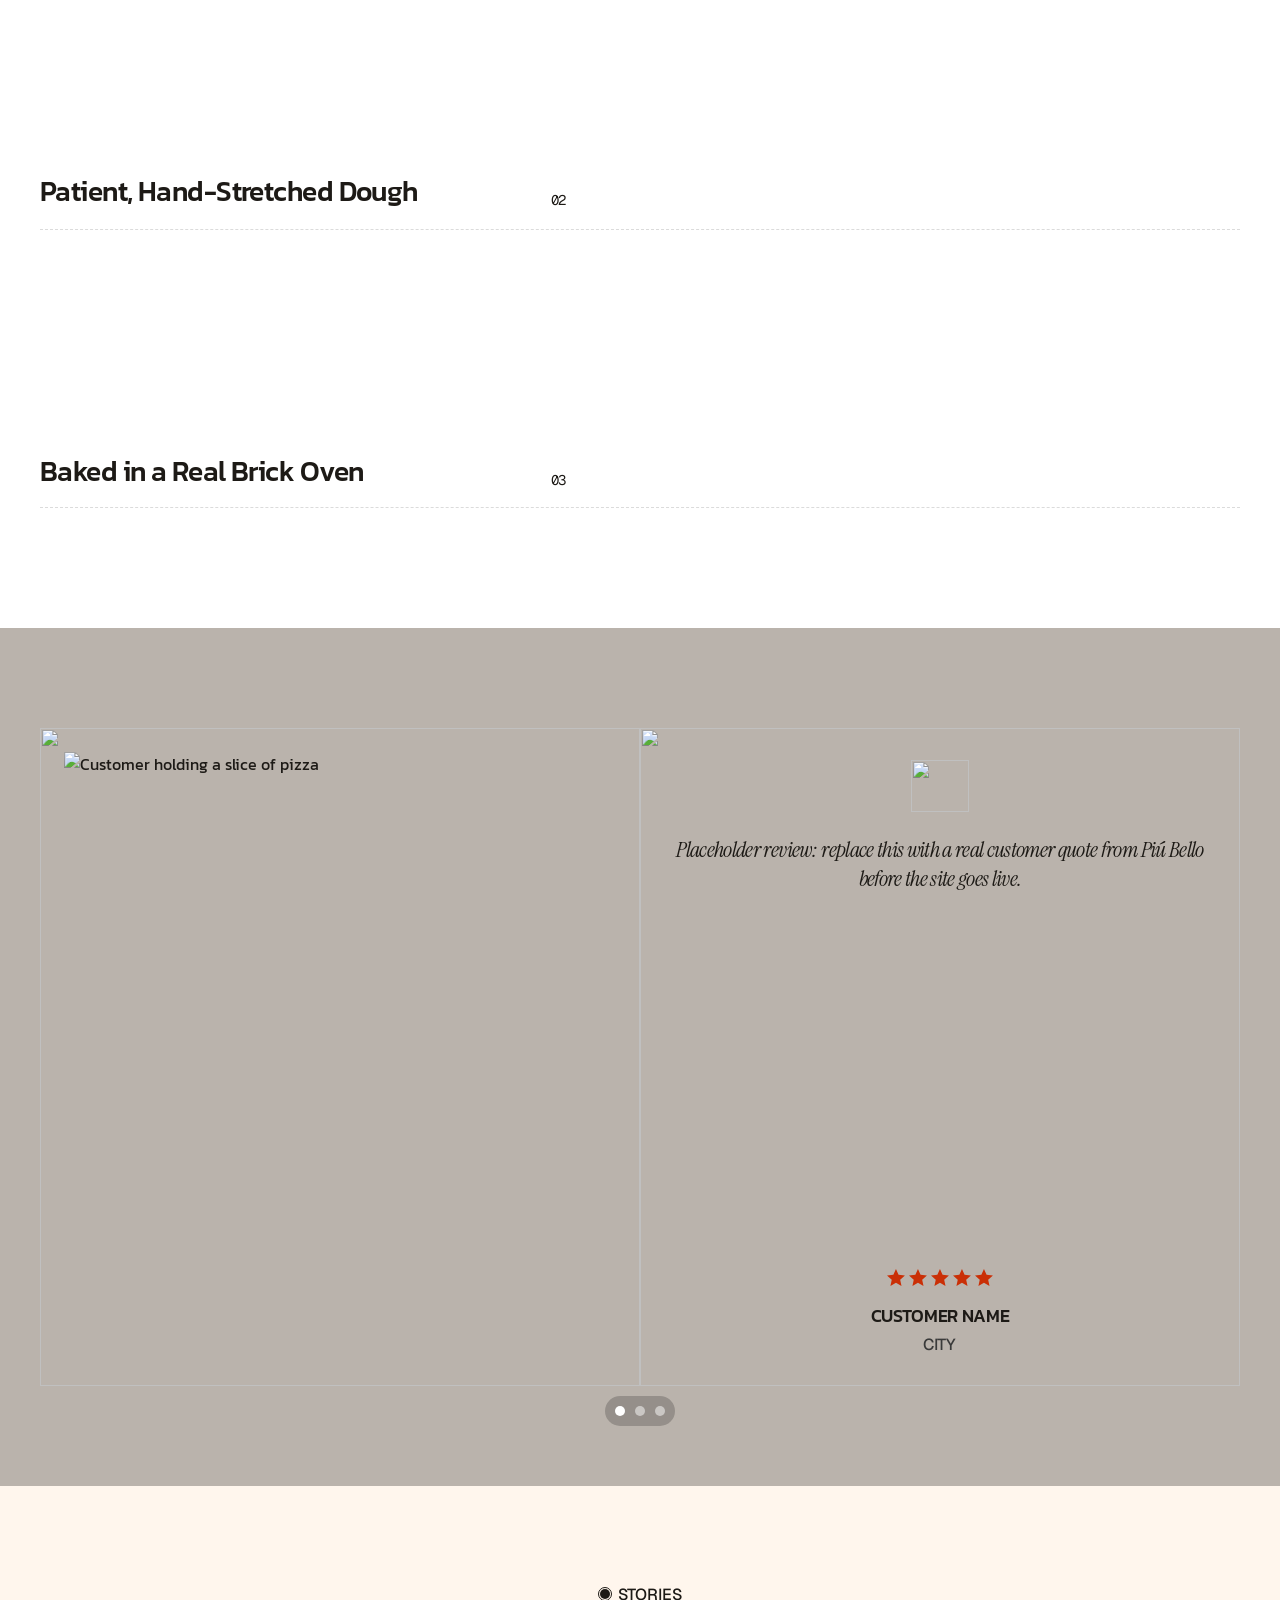
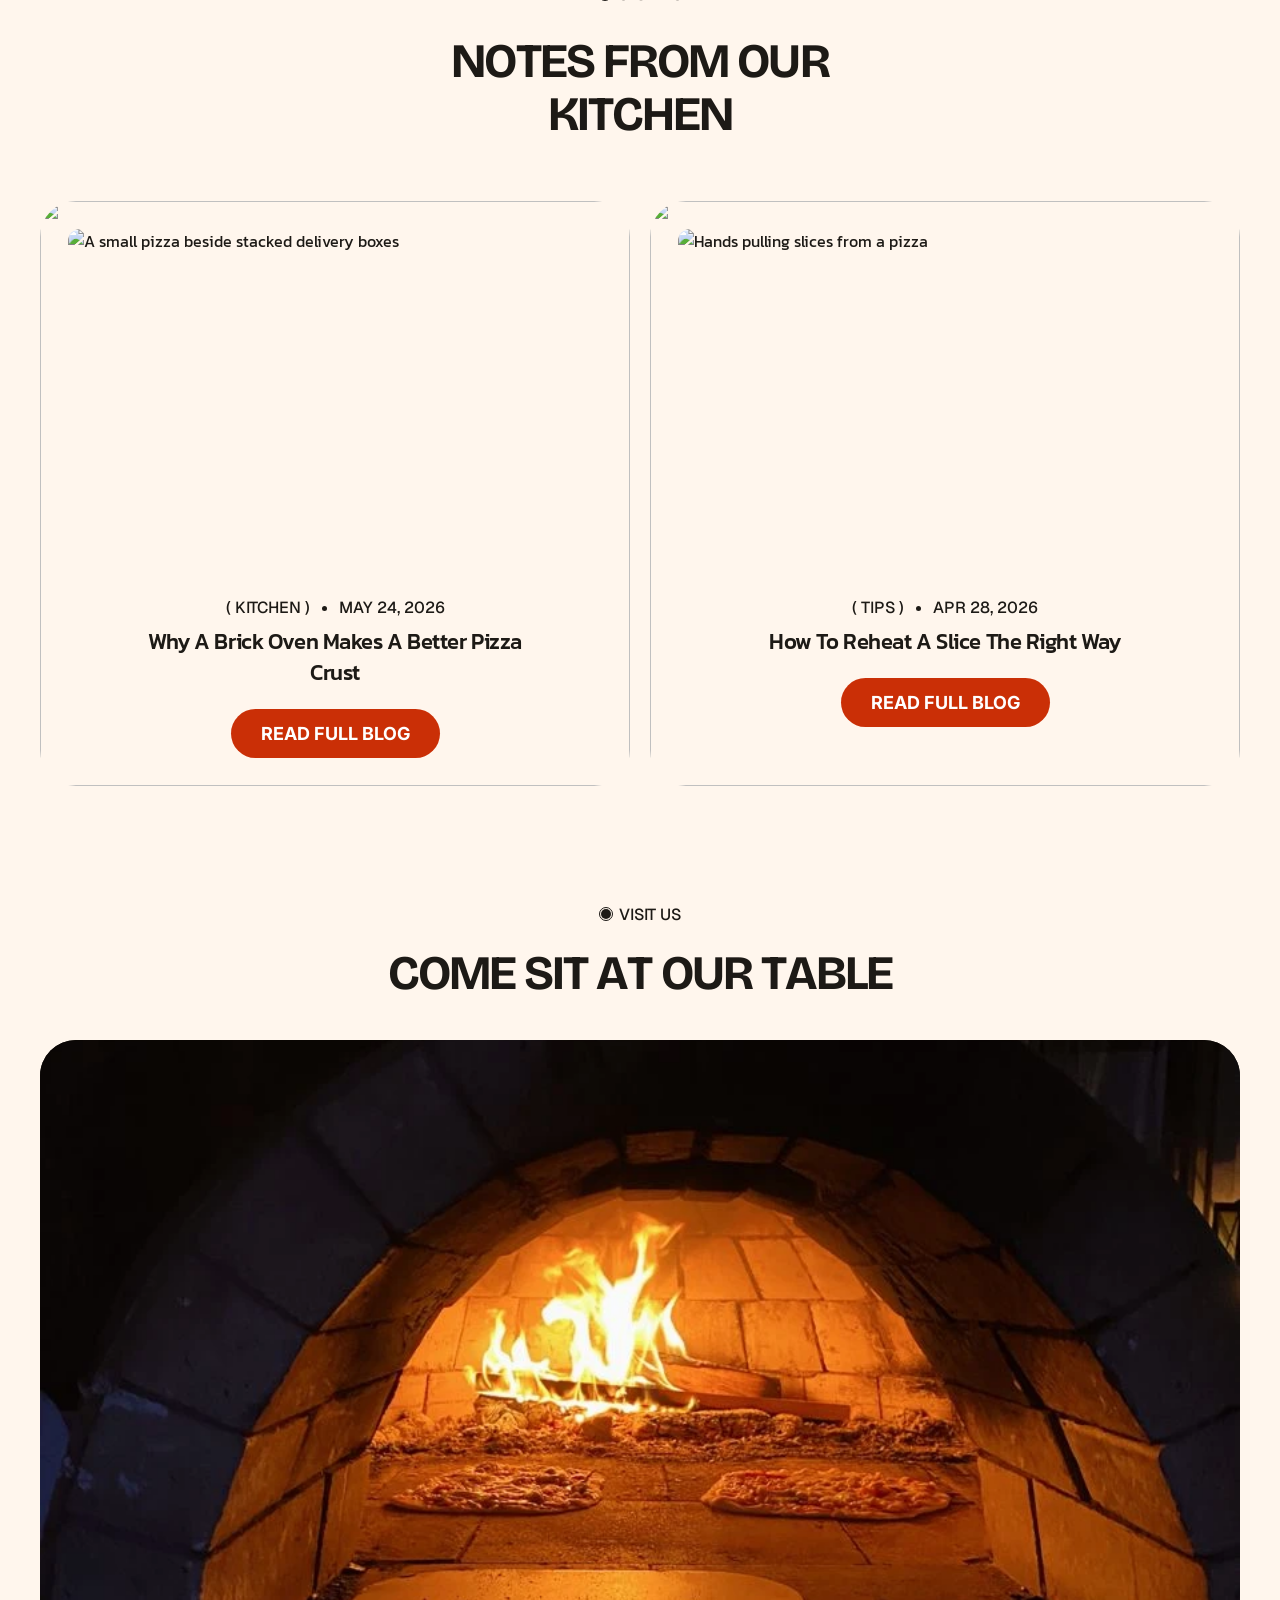
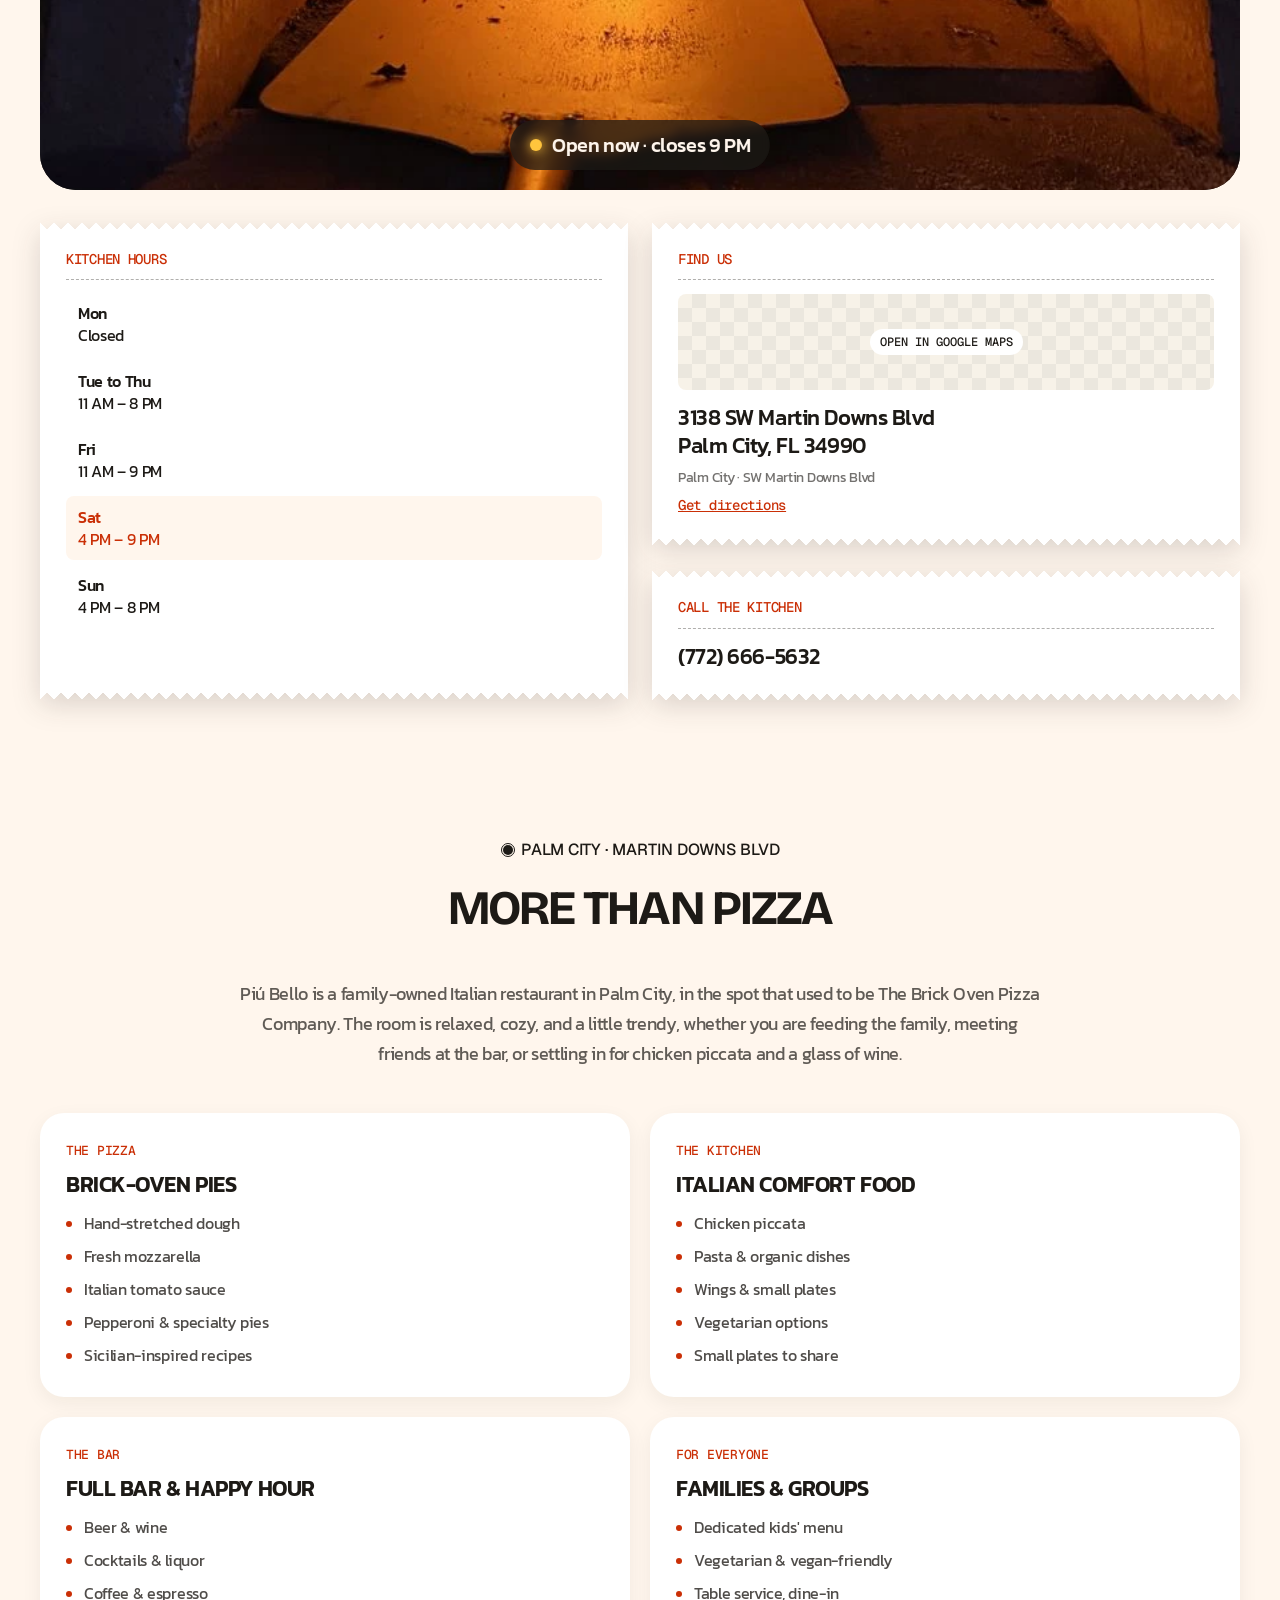
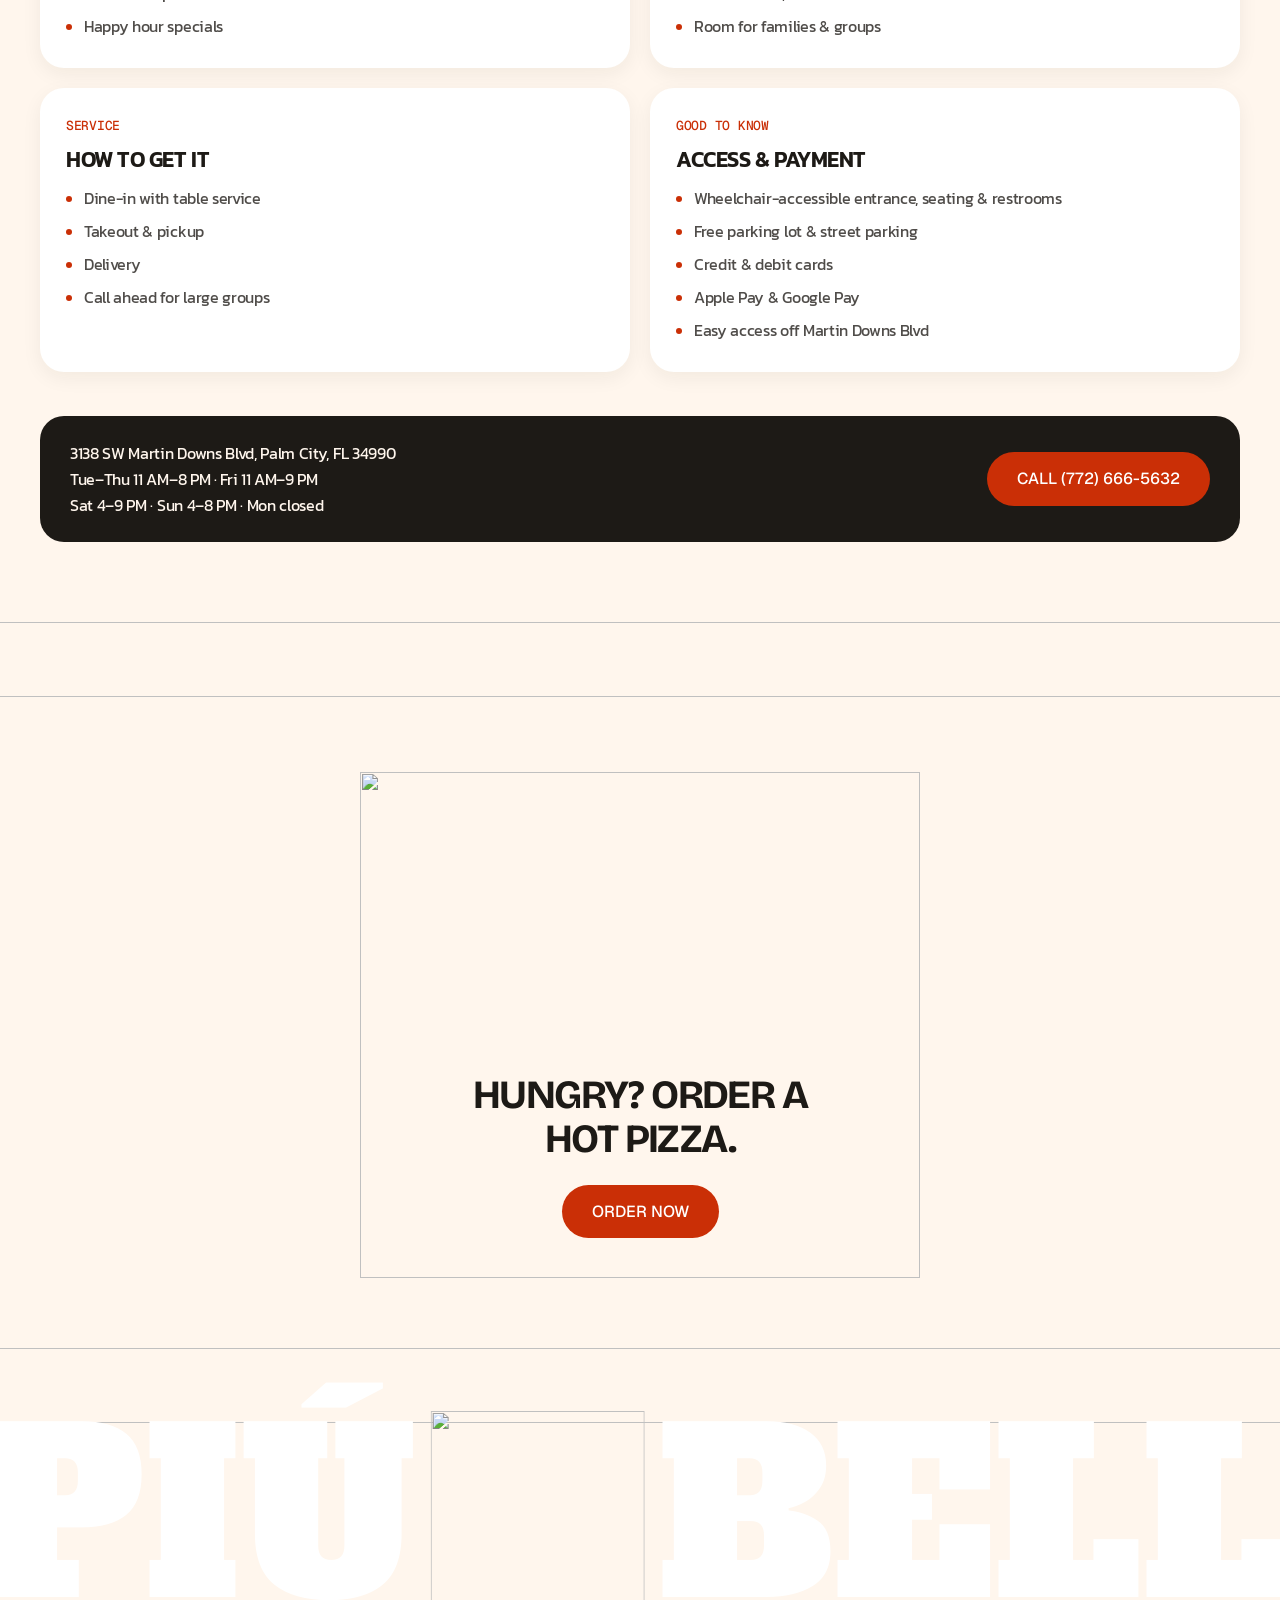
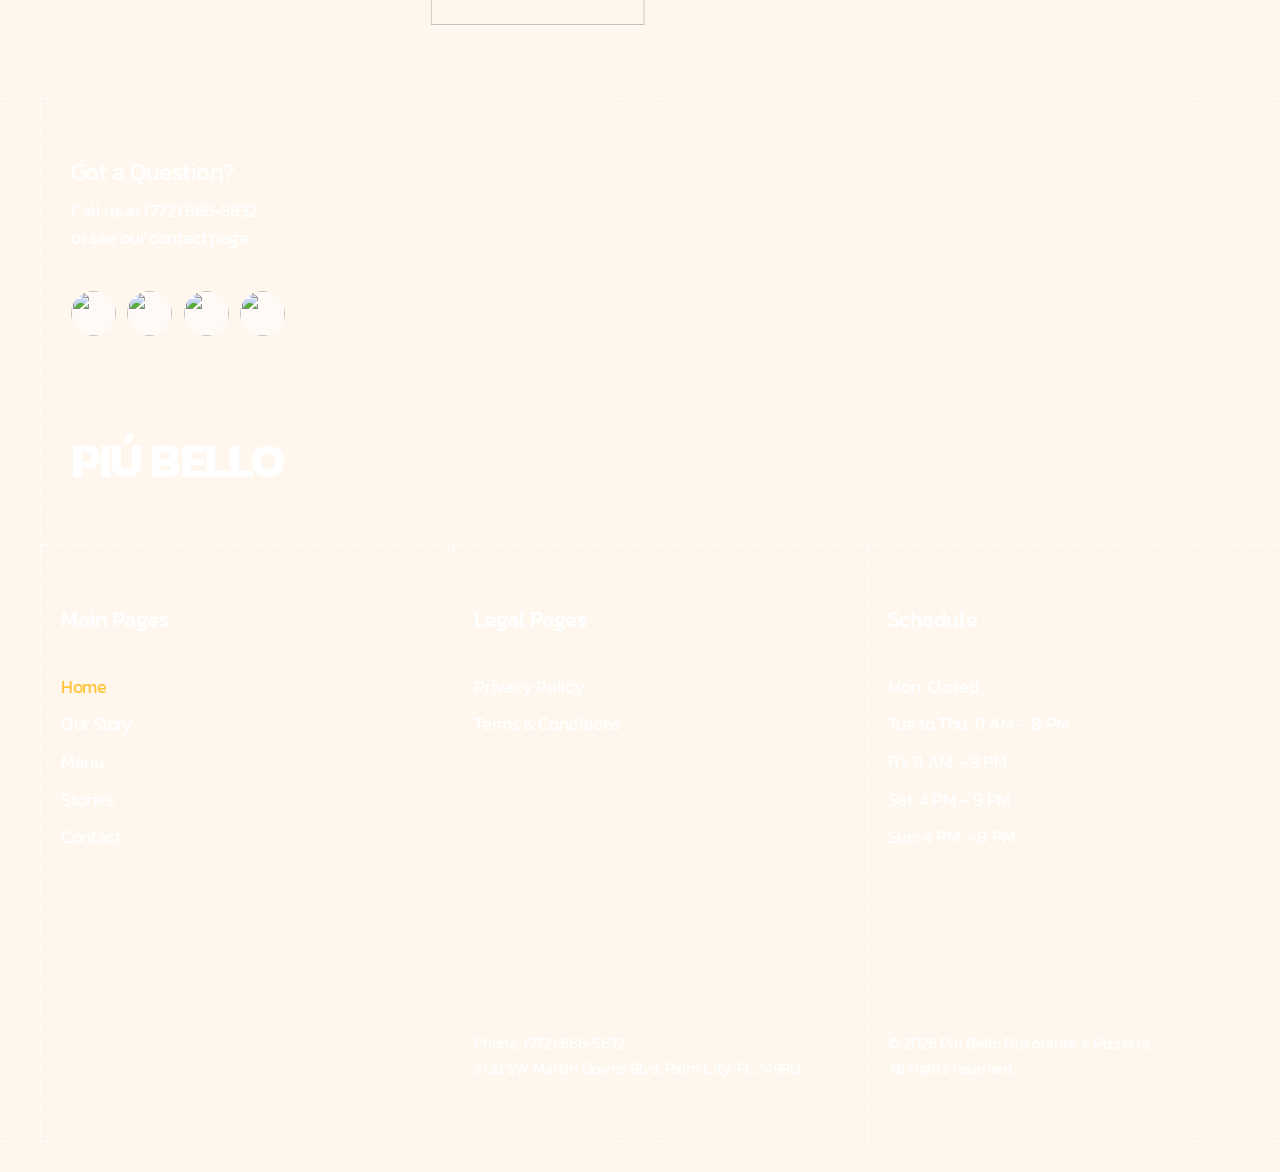
==== commit 279bb502: "Match the footer ticker to the hero The footer band still read "brick oven" while the top one carrie" ====
--- a/index.html
+++ b/index.html
@@ -505,9 +505,9 @@
 <footer class="footer">
   <figure class="fill"><picture><source media="(max-width: 809.98px)" srcset="https://framerusercontent.com/images/2hG0hXTAULyzs6JDRmQK0JhU4Lc.png?scale-down-to=1024"><img src="https://framerusercontent.com/images/2hG0hXTAULyzs6JDRmQK0JhU4Lc.png" alt="" loading="lazy"></picture></figure>
   <figure class="jag jag-top"><img src="https://framerusercontent.com/images/L1xVvXZt3gtK1tyiVlYaUHXL4.svg" alt=""></figure>
-  <div class="ticker" data-ticker role="img" aria-label="Brick oven baked">
+  <div class="ticker" data-ticker role="img" aria-label="Piú Bello">
     <ul class="ticker-track">
-      <li>BRICK<img src="https://framerusercontent.com/images/2ugNSGgJgu79pYUFdxTfbSShNhs.png?scale-down-to=1024" alt="" loading="lazy">OVEN</li>
+      <li>PIÚ<img src="https://framerusercontent.com/images/2ugNSGgJgu79pYUFdxTfbSShNhs.png?scale-down-to=1024" alt="" loading="lazy">BELLO</li>
     </ul>
   </div>
   <div class="footer-content">
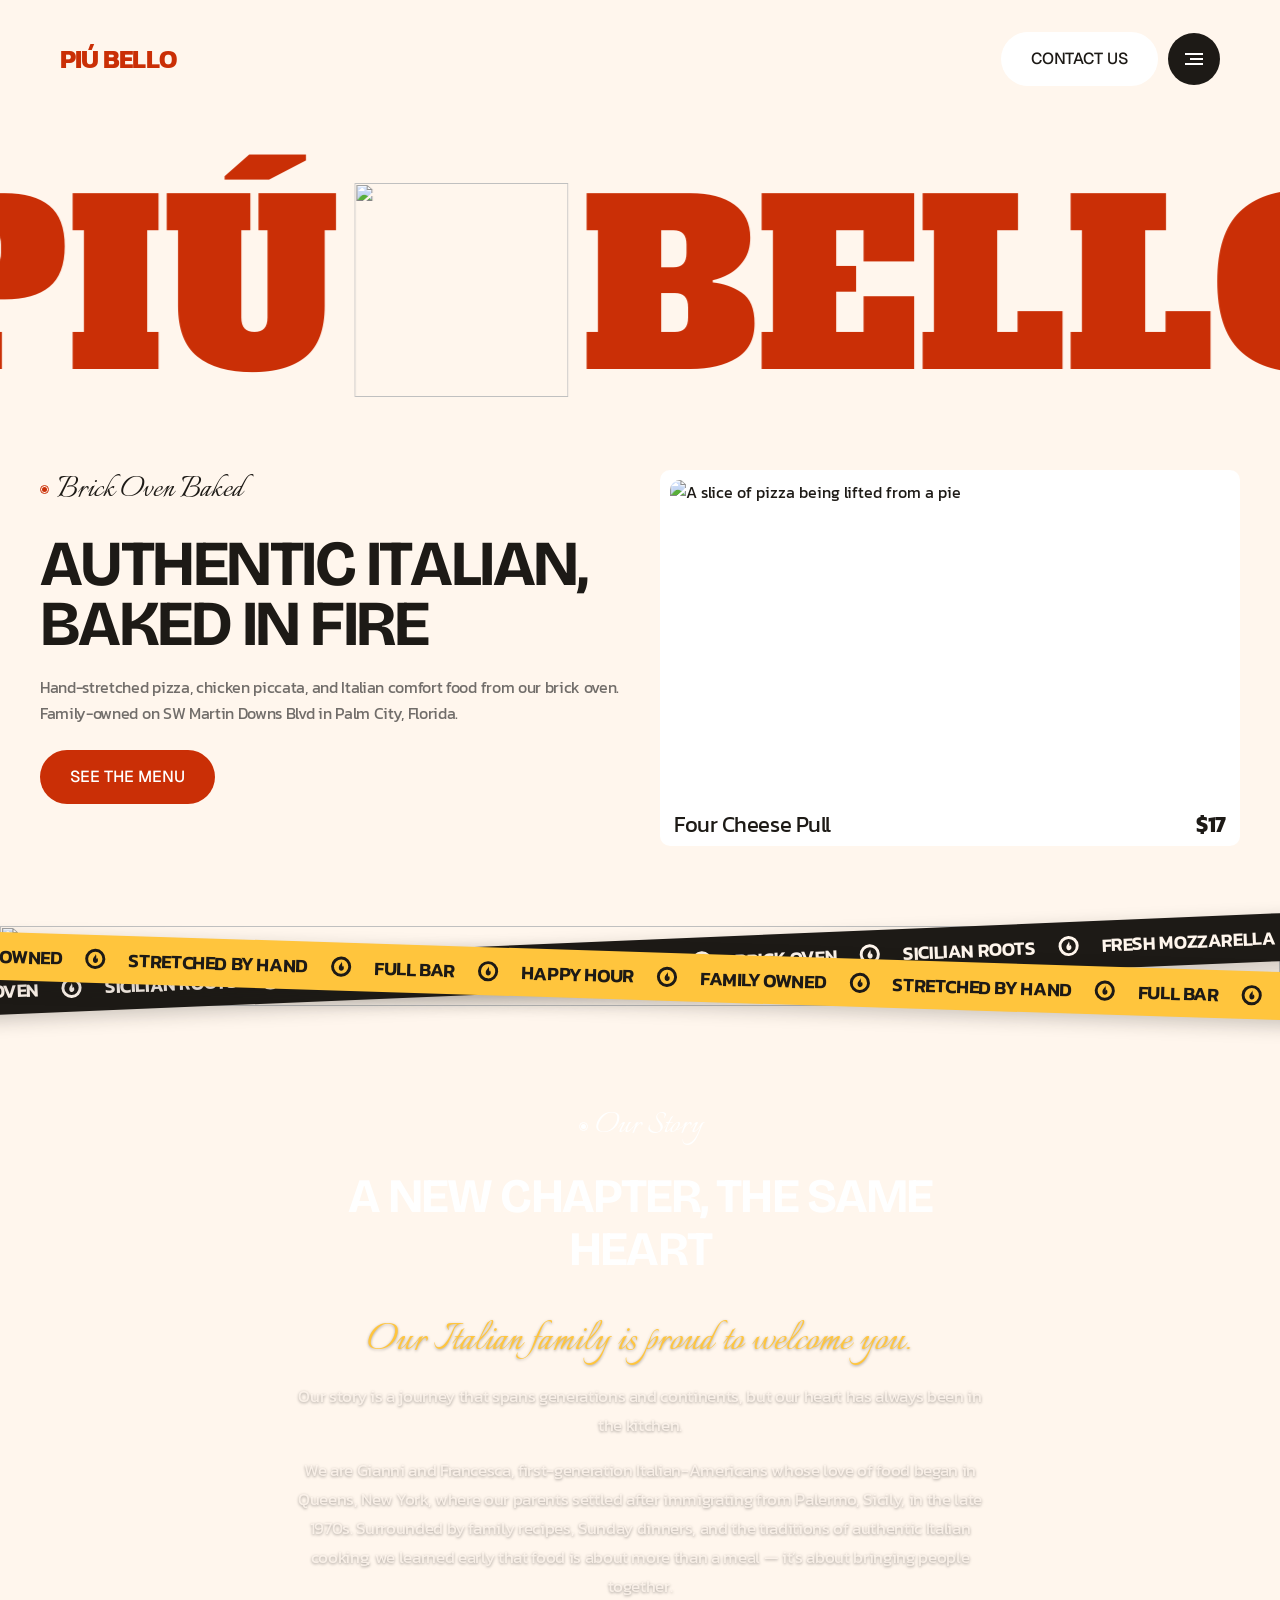
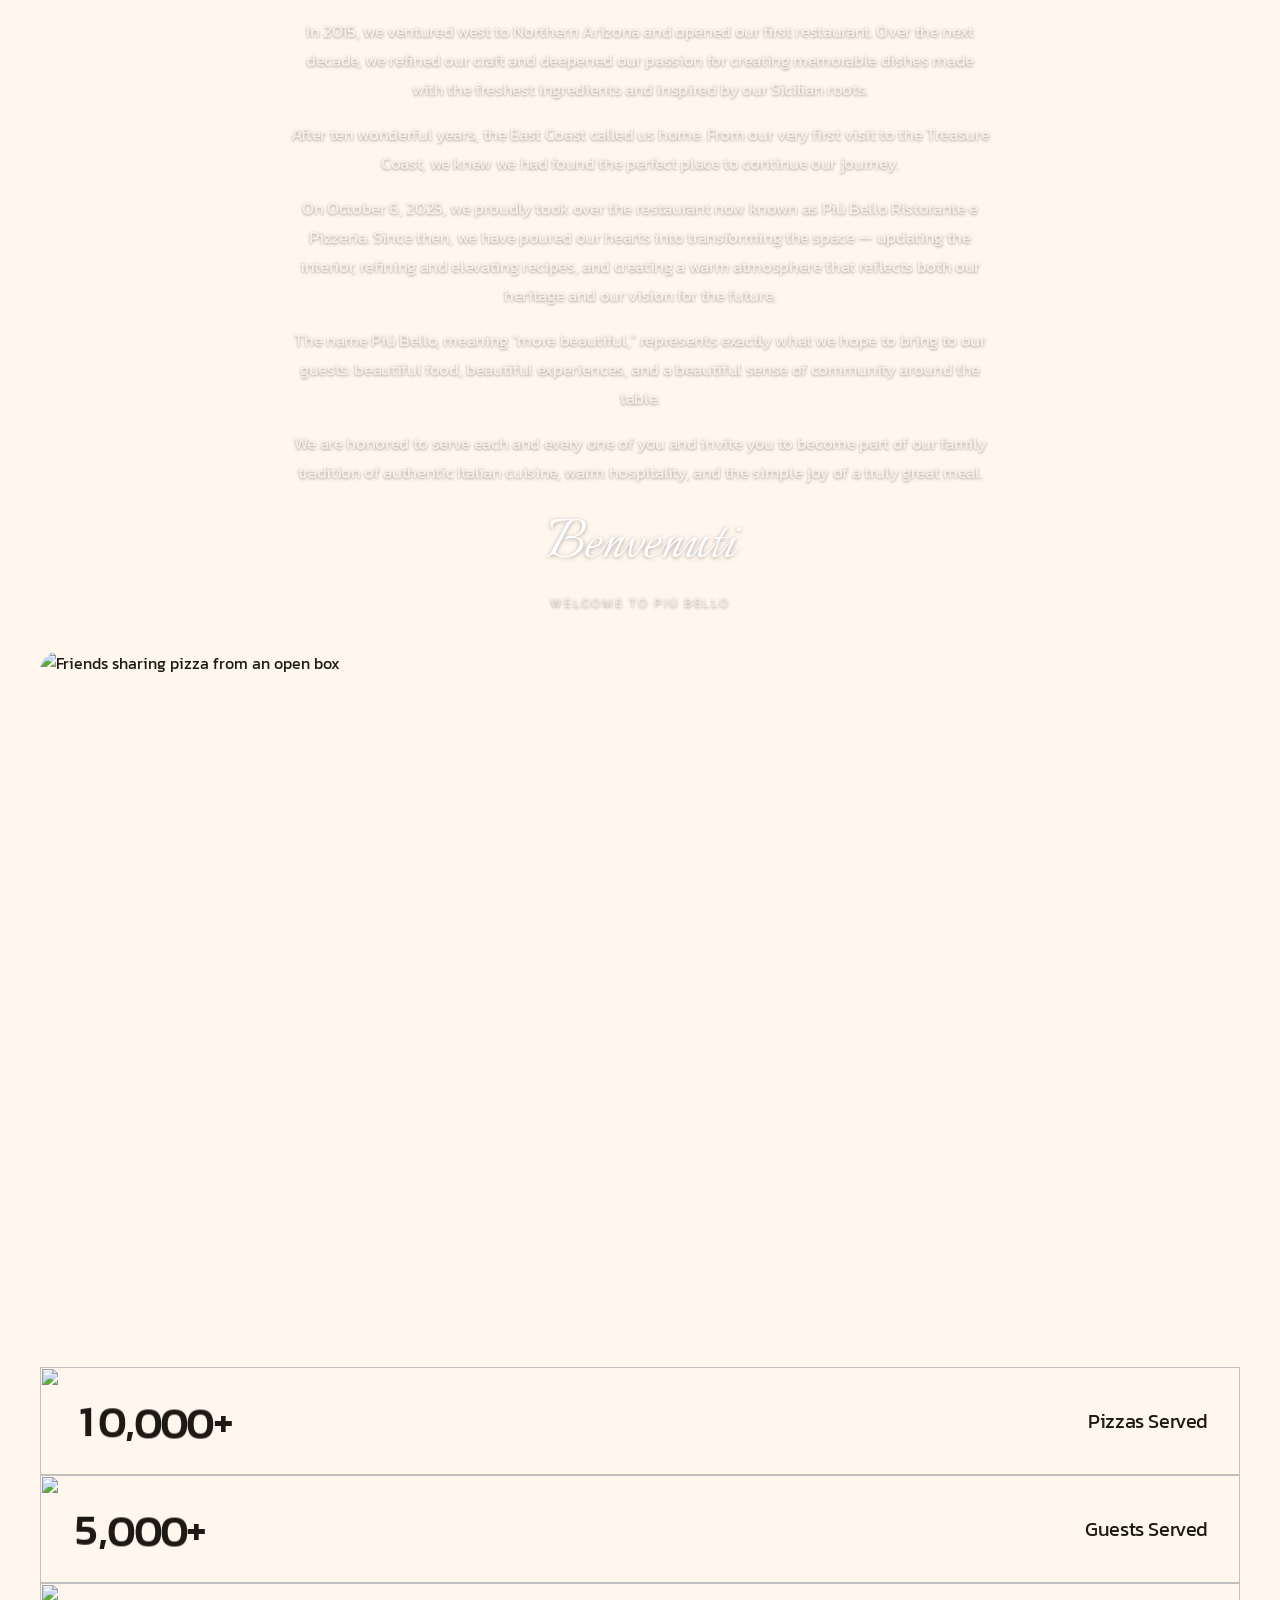
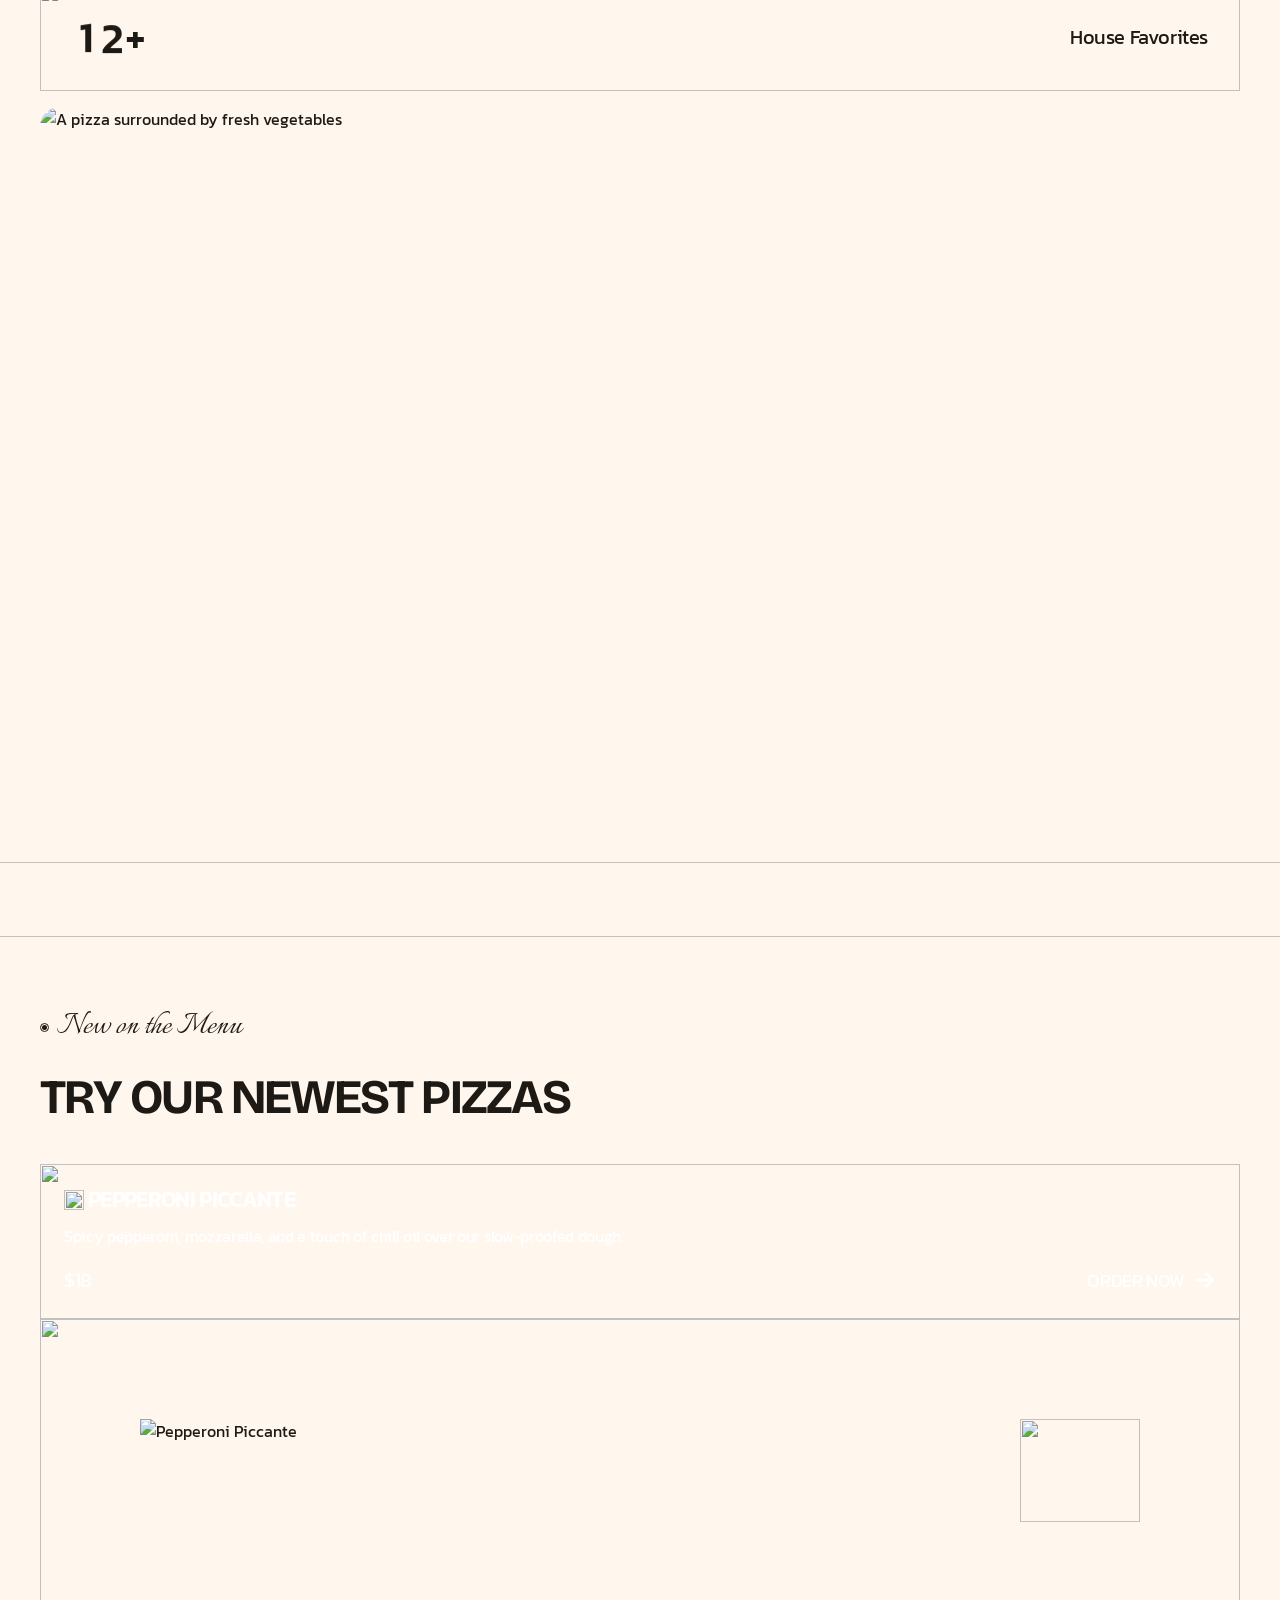
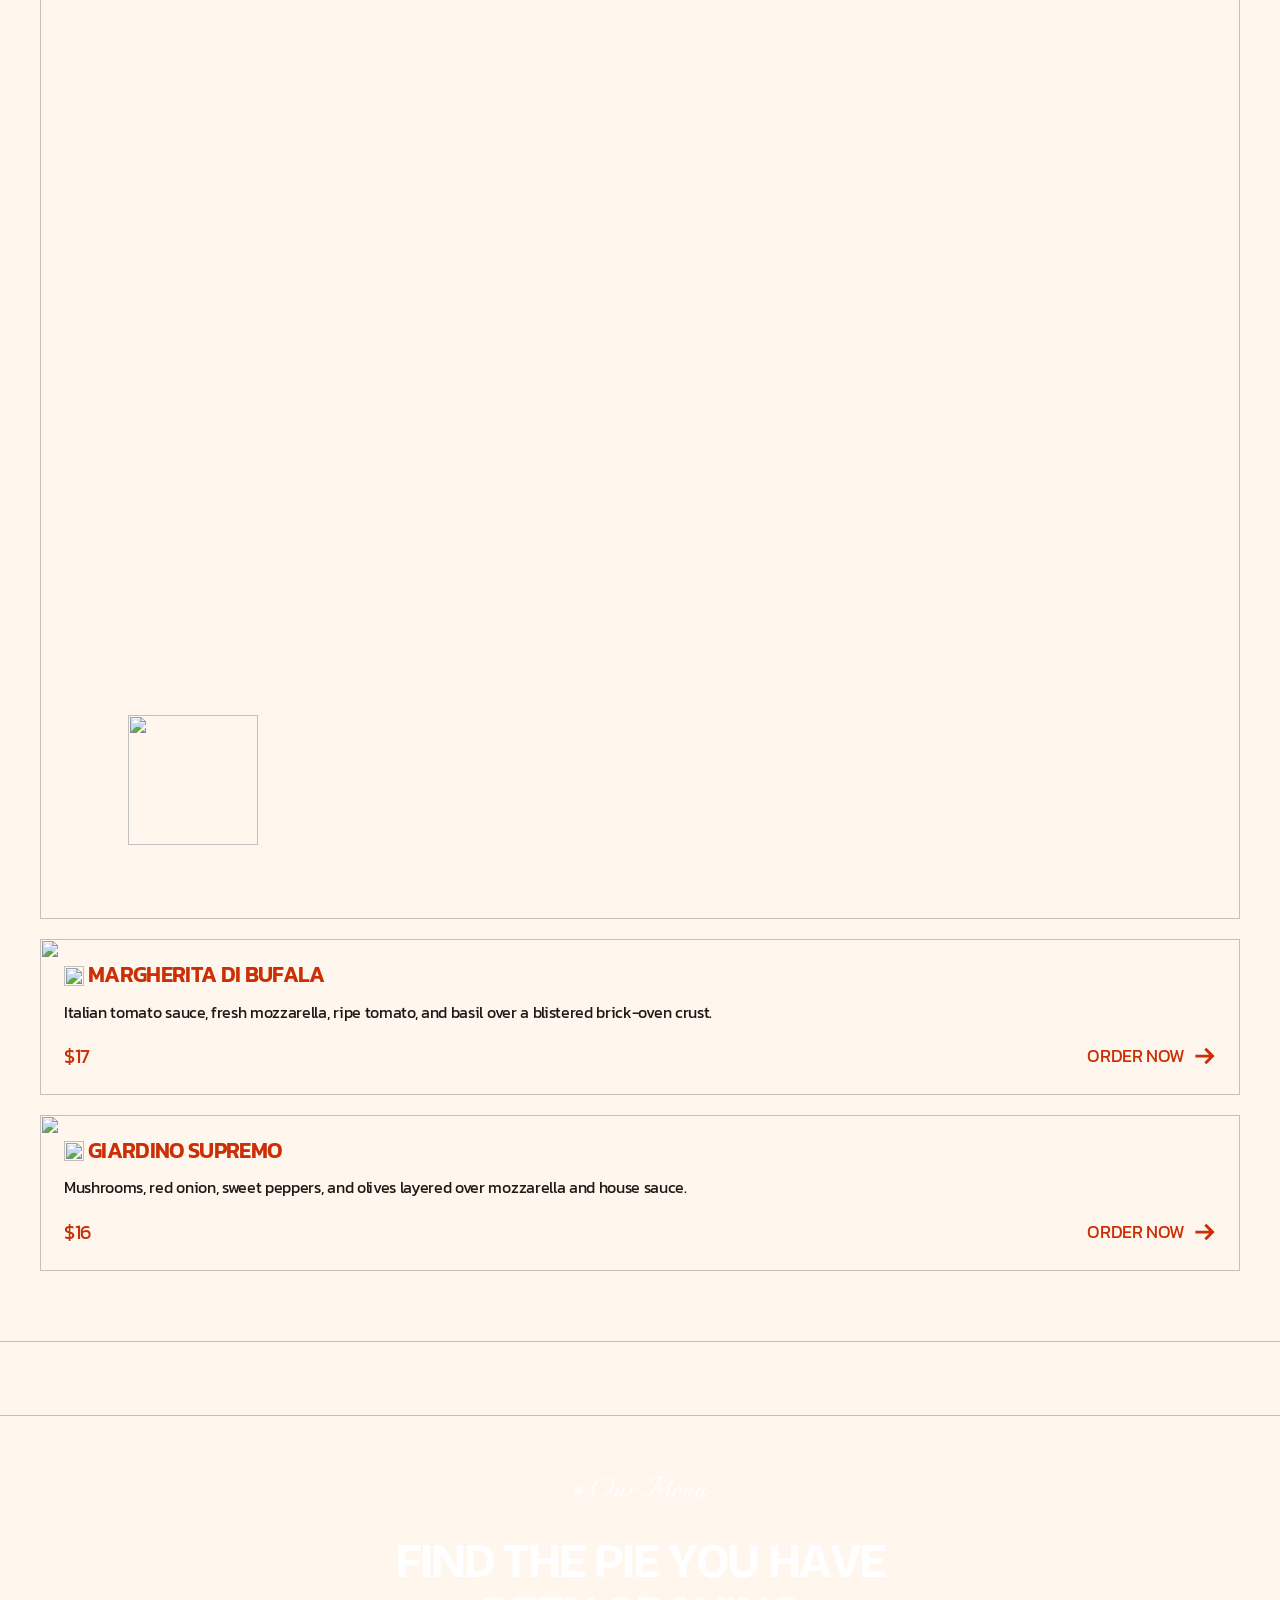
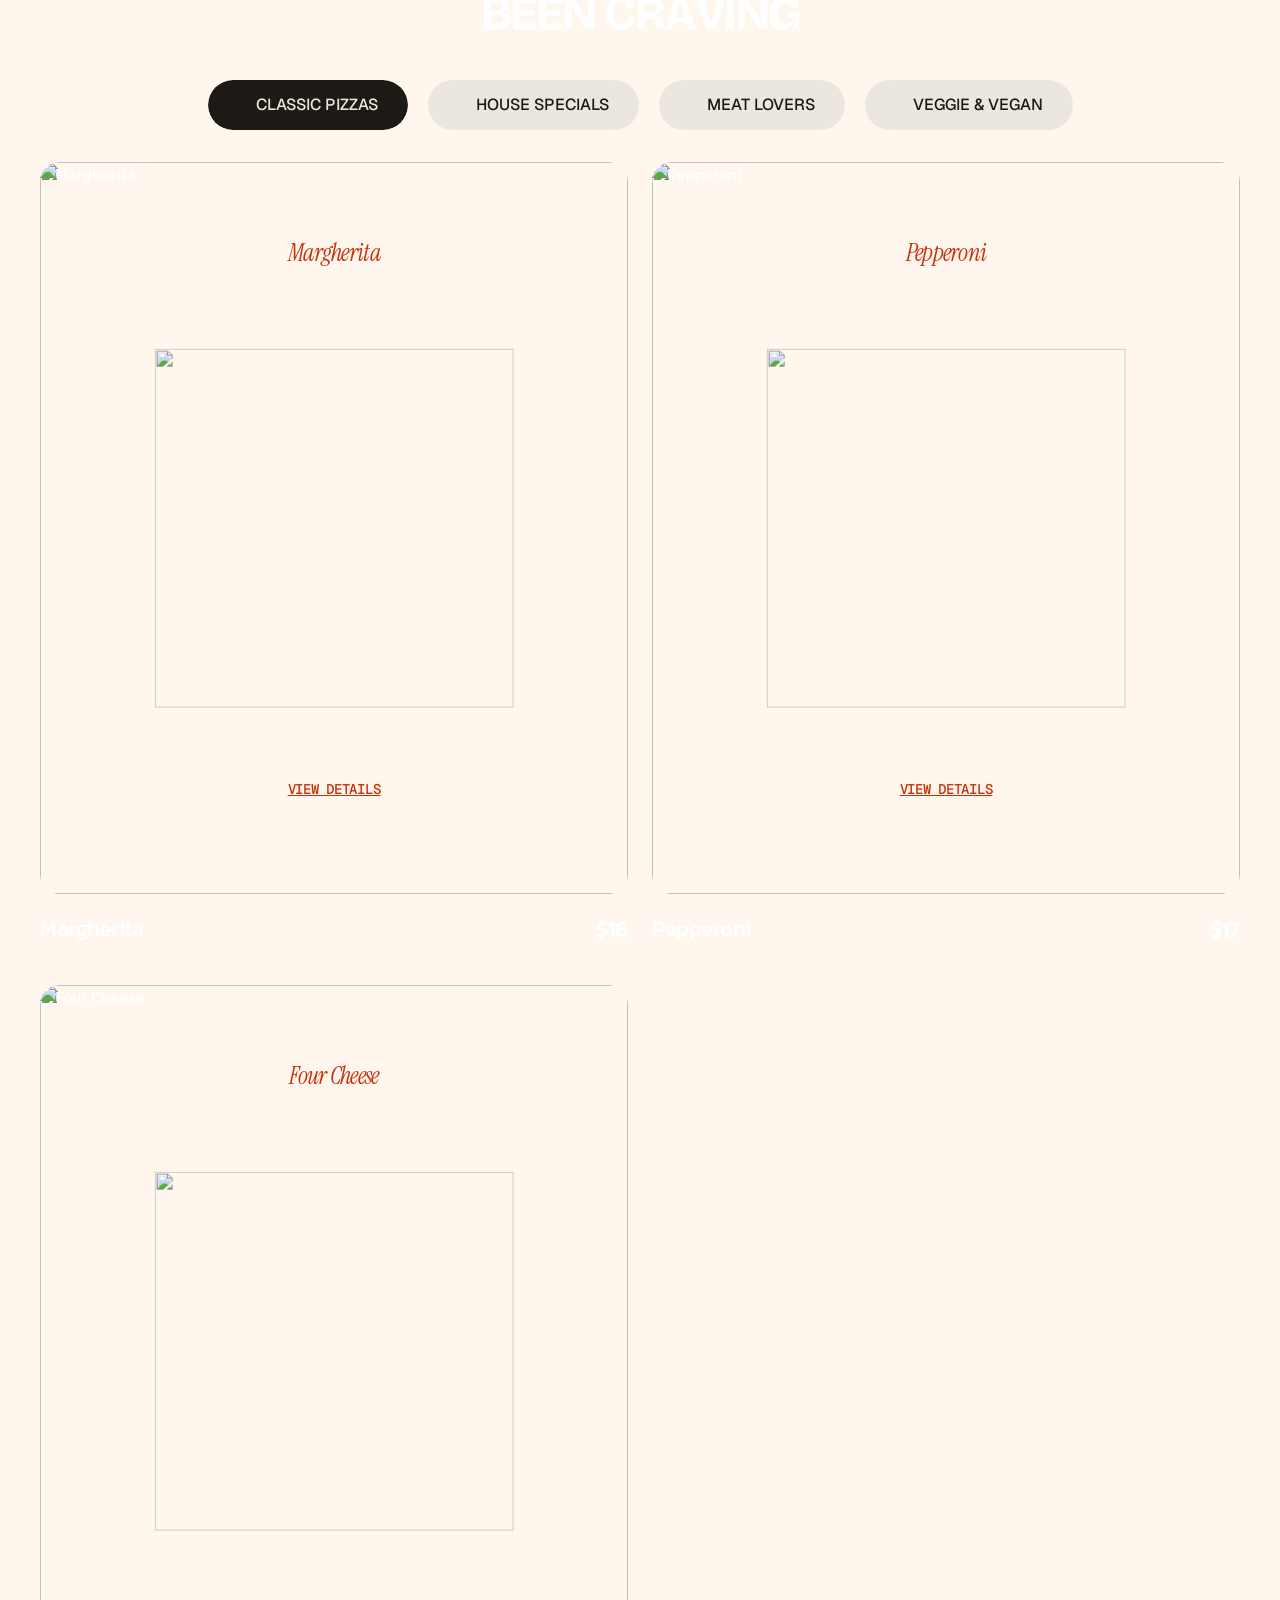
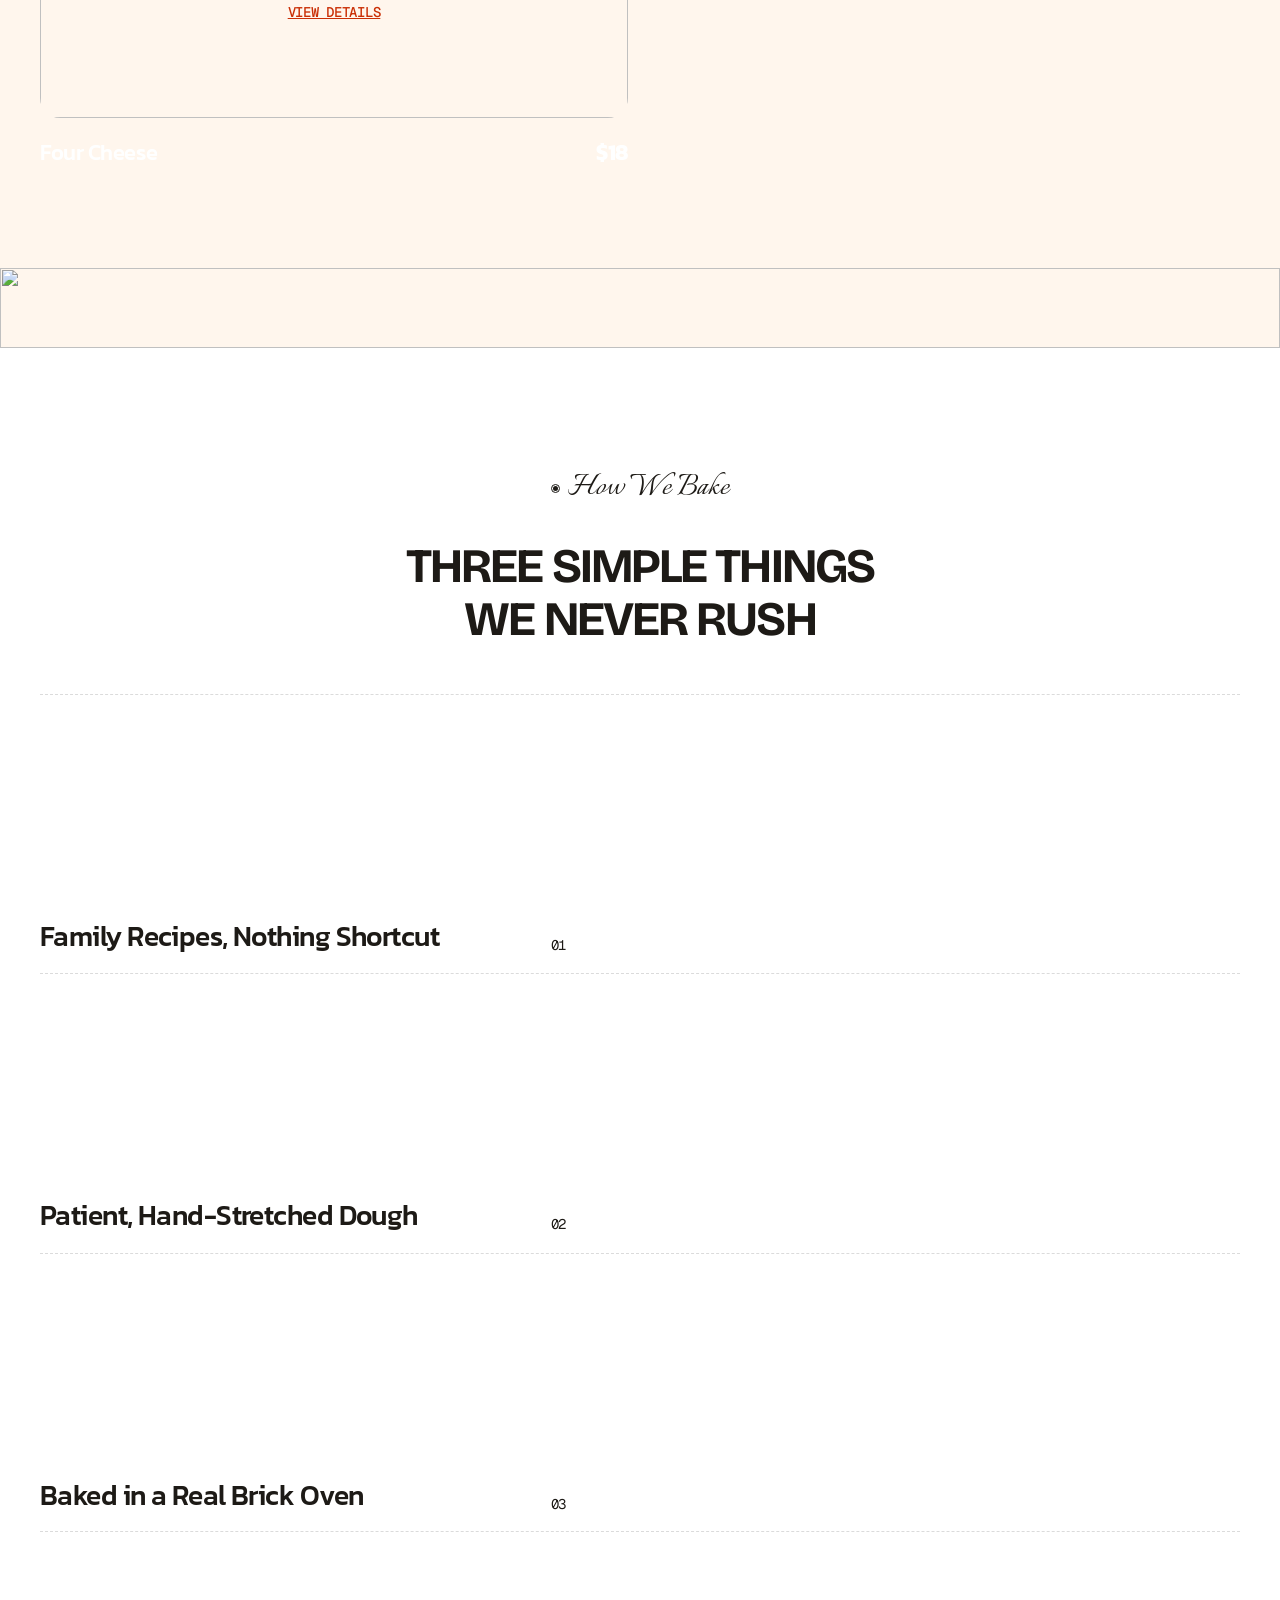
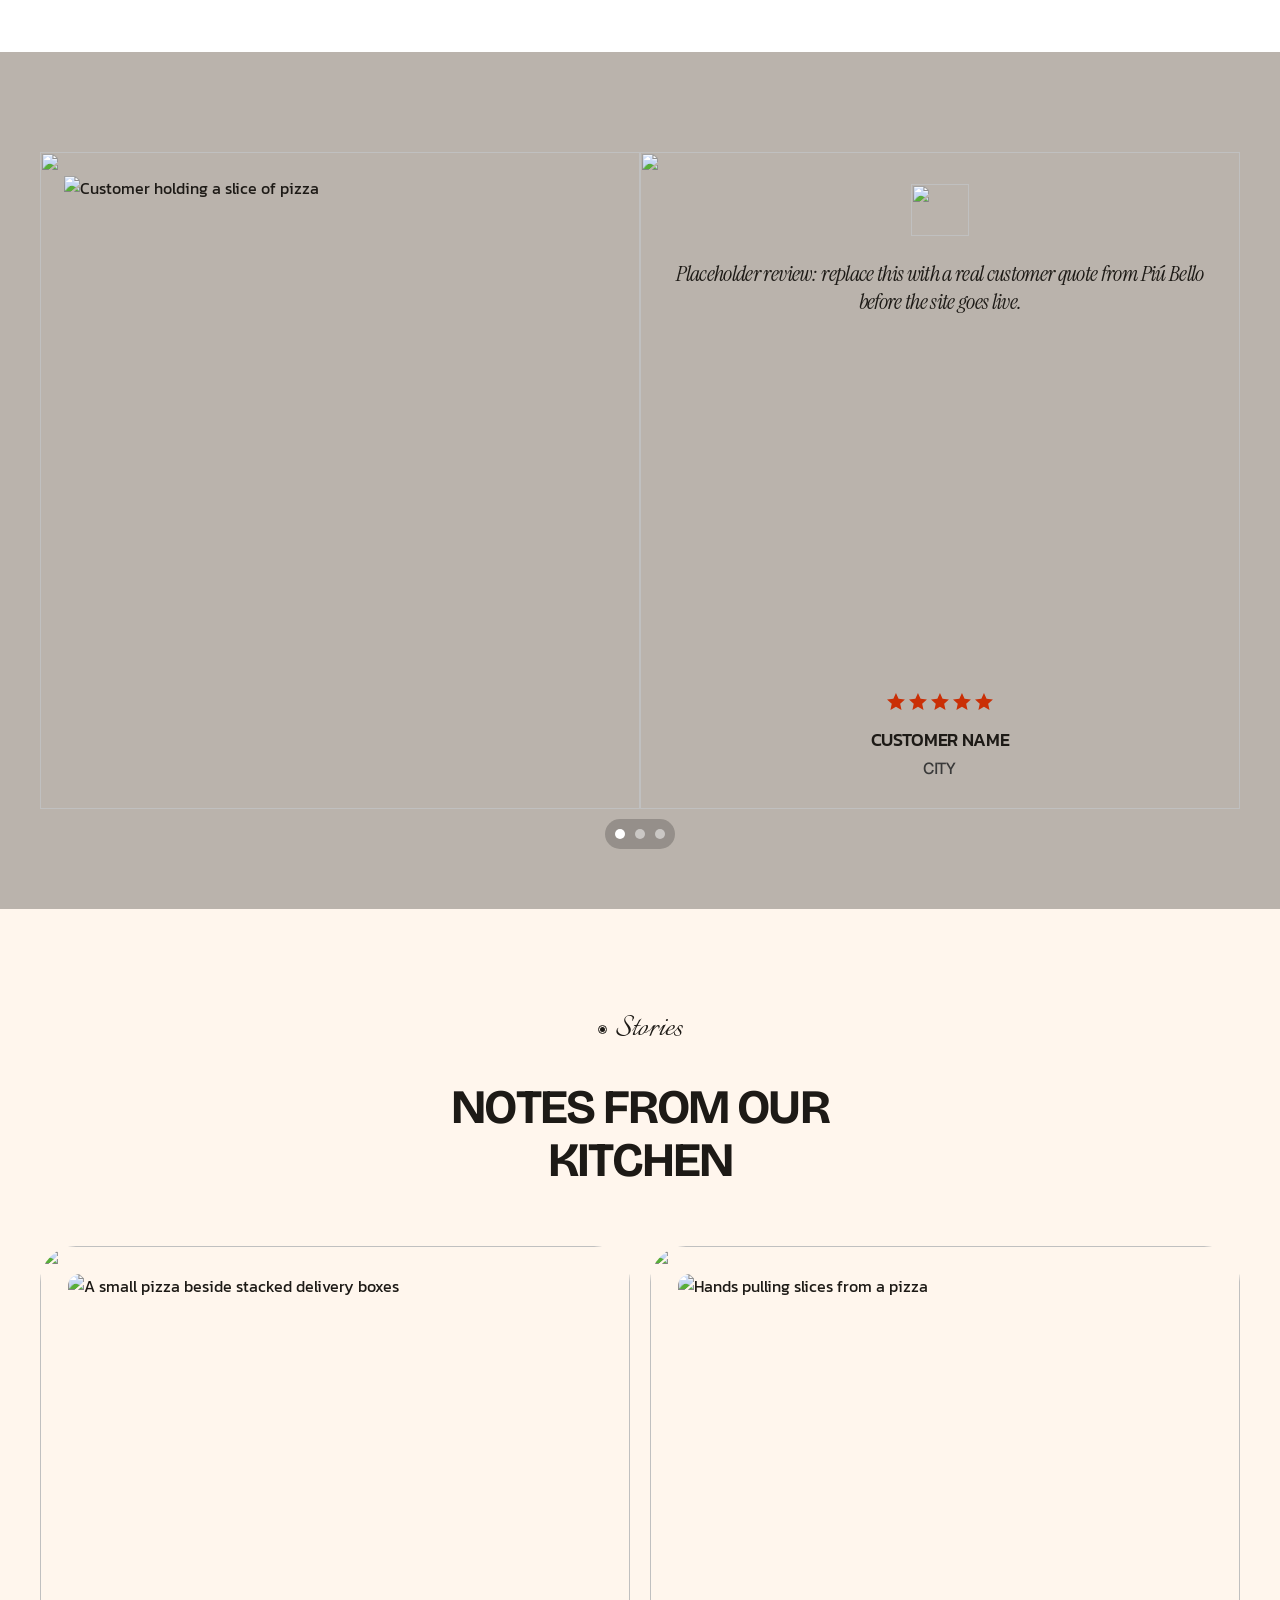
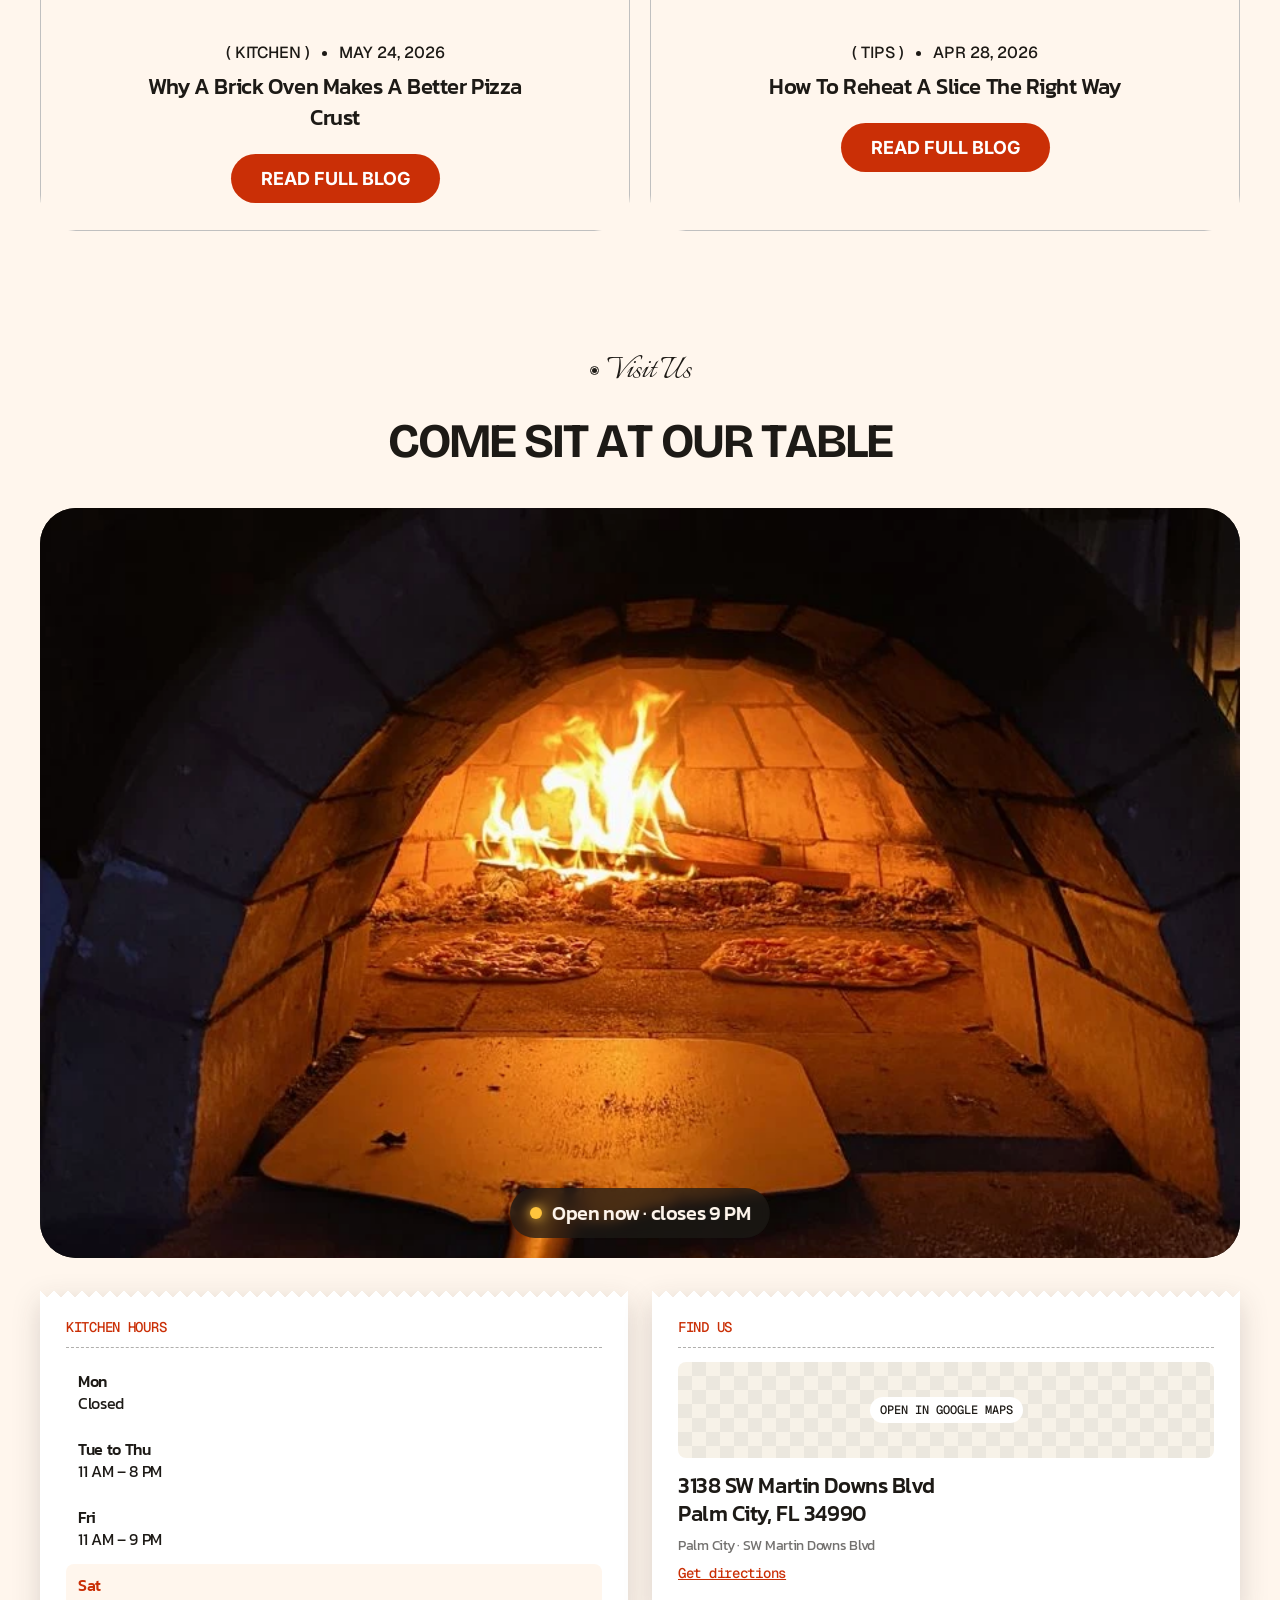
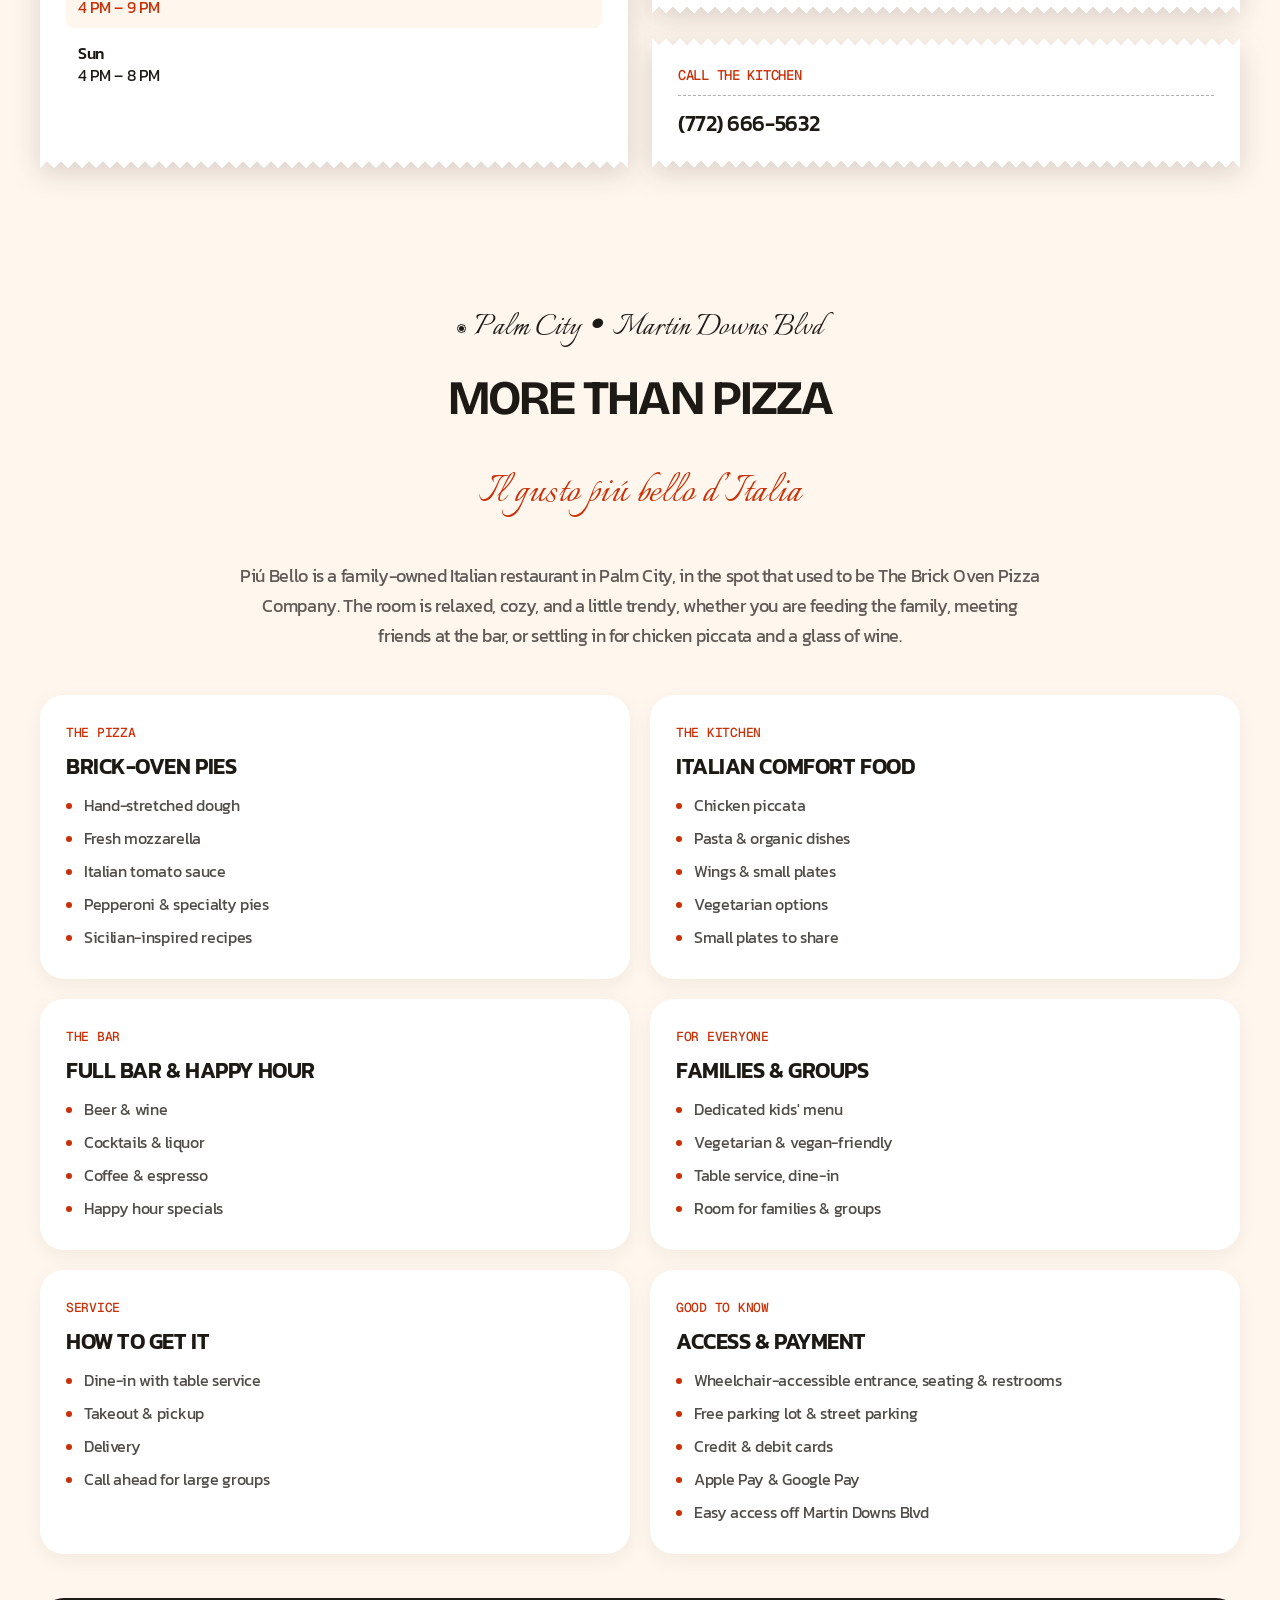
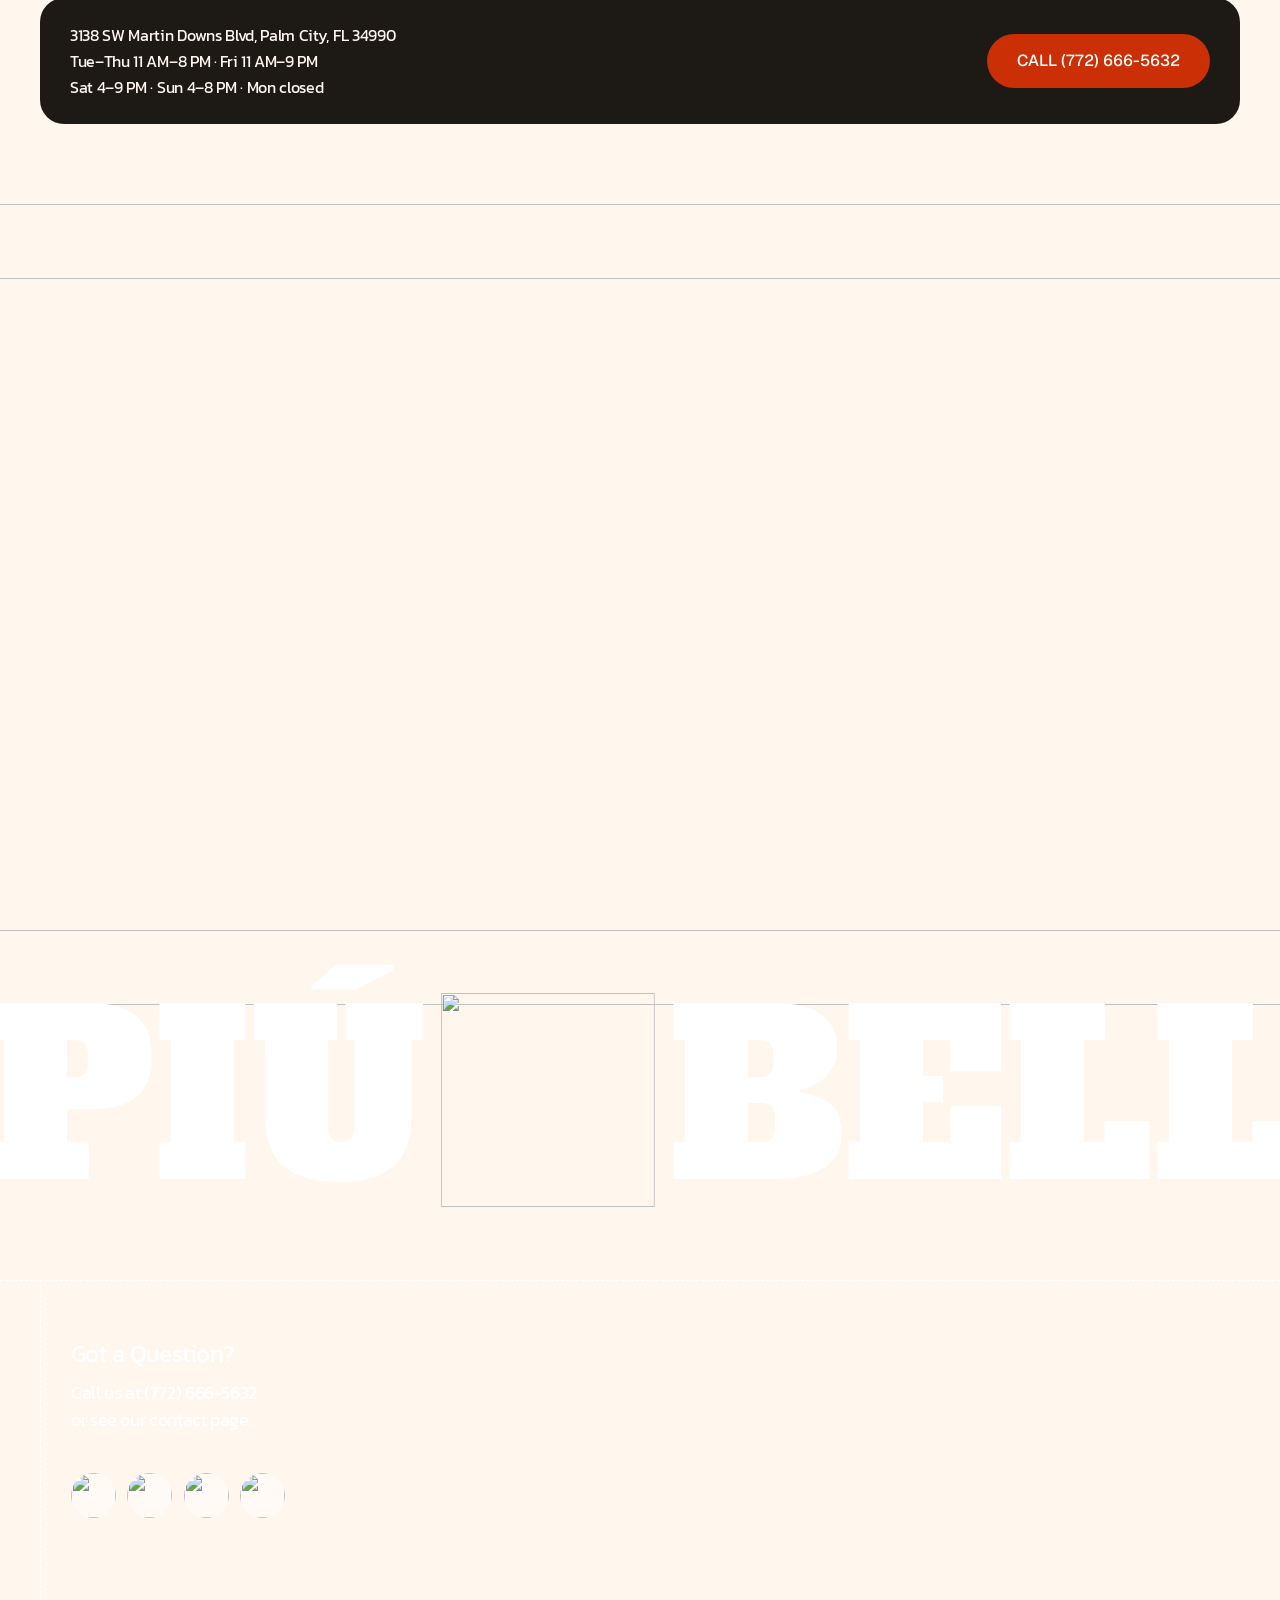
==== commit 58f37e05: "Tell the family story and add a script accent The Our Story section had a headline and photos but no" ====
--- a/index.html
+++ b/index.html
@@ -11,7 +11,7 @@
 <link rel="preconnect" href="https://fonts.googleapis.com">
 <link rel="preconnect" href="https://fonts.gstatic.com" crossorigin>
 <link rel="preconnect" href="https://framerusercontent.com">
-<link href="https://fonts.googleapis.com/css2?family=Alfa+Slab+One&family=Bricolage+Grotesque:opsz,wght@12..96,700&family=Geist+Mono:wght@400;500&family=Geist:wght@500&family=Instrument+Serif:ital@0;1&family=Inter:wght@700&family=Kanit:wght@400;500;600;700&display=swap" rel="stylesheet">
+<link href="https://fonts.googleapis.com/css2?family=Alfa+Slab+One&family=Bricolage+Grotesque:opsz,wght@12..96,700&family=Geist+Mono:wght@400;500&family=Geist:wght@500&family=Instrument+Serif:ital@0;1&family=Inter:wght@700&family=Italianno&family=Kanit:wght@400;500;600;700&display=swap" rel="stylesheet">
 <link rel="stylesheet" href="css/style.css">
 <script>document.documentElement.classList.add('js')</script>
 </head>
@@ -115,6 +115,18 @@
       <div class="heading heading-behind">
         <p class="tag tag-light"><i></i>Our Story</p>
         <h2 class="h2 light" data-chars>A New Chapter, the Same Heart</h2>
+      </div>
+      <div class="story" data-reveal="up">
+        <p class="story-lead">Our Italian family is proud to welcome you.</p>
+        <p>Our story is a journey that spans generations and continents, but our heart has always been in the kitchen.</p>
+        <p>We are Gianni and Francesca, first-generation Italian-Americans whose love of food began in Queens, New York, where our parents settled after immigrating from Palermo, Sicily, in the late 1970s. Surrounded by family recipes, Sunday dinners, and the traditions of authentic Italian cooking, we learned early that food is about more than a meal &mdash; it&rsquo;s about bringing people together.</p>
+        <p>In 2015, we ventured west to Northern Arizona and opened our first restaurant. Over the next decade, we refined our craft and deepened our passion for creating memorable dishes made with the freshest ingredients and inspired by our Sicilian roots.</p>
+        <p>After ten wonderful years, the East Coast called us home. From our very first visit to the Treasure Coast, we knew we had found the perfect place to continue our journey.</p>
+        <p>On October 6, 2025, we proudly took over the restaurant now known as Piú Bello Ristorante e Pizzeria. Since then, we have poured our hearts into transforming the space &mdash; updating the interior, refining and elevating recipes, and creating a warm atmosphere that reflects both our heritage and our vision for the future.</p>
+        <p>The name Piú Bello, meaning &ldquo;more beautiful,&rdquo; represents exactly what we hope to bring to our guests: beautiful food, beautiful experiences, and a beautiful sense of community around the table.</p>
+        <p>We are honored to serve each and every one of you and invite you to become part of our family tradition of authentic Italian cuisine, warm hospitality, and the simple joy of a truly great meal.</p>
+        <p class="story-sign">Benvenuti</p>
+        <p class="story-welcome">Welcome to Piú Bello</p>
       </div>
       <div class="behind-grid">
         <figure class="behind-img" data-reveal="left"><img src="https://framerusercontent.com/images/zFNbGdVC1xhpQu0ooEQJJqq6jcU.png?scale-down-to=1024" alt="Friends sharing pizza from an open box" loading="lazy"></figure>
@@ -410,6 +422,7 @@
         <p class="tag tag-dark"><i></i>Palm City &middot; Martin Downs Blvd</p>
         <h2 class="h2" data-chars>More Than Pizza</h2>
       </div>
+      <p class="details-script">Il gusto piú bello d&rsquo;Italia</p>
       <p class="details-lede">Piú Bello is a family-owned Italian restaurant in Palm City, in the spot that used to be The Brick Oven Pizza Company. The room is relaxed, cozy, and a little trendy, whether you are feeding the family, meeting friends at the bar, or settling in for chicken piccata and a glass of wine.</p>
       <div class="details-grid">
         <article class="detail-card" data-reveal="up">
--- a/css/style.css
+++ b/css/style.css
@@ -11,6 +11,7 @@
   --geist: "Geist", sans-serif;
   --mono: "Geist Mono", monospace;
   --serif: "Instrument Serif", serif;
+  --script: "Italianno", cursive;
 }
 
 *, *::before, *::after { box-sizing: border-box; }
@@ -38,8 +39,8 @@
 .body { font: 400 16px/25.6px var(--kanit); letter-spacing: -.32px; }
 .muted { color: rgba(18, 18, 18, .6); }
 
-.tag { display: inline-flex; align-items: center; gap: 6px; font: 500 16px/17.6px var(--geist); text-transform: uppercase; white-space: nowrap; }
-.tag i { position: relative; width: 14px; height: 14px; border-radius: 50%; border: 1px solid currentColor; }
+.tag { display: inline-flex; align-items: center; gap: 8px; font: 400 36px/1.1 var(--script); letter-spacing: 0; text-transform: none; white-space: normal; }
+.tag i { position: relative; flex: none; width: 9px; height: 9px; border-radius: 50%; border: 1px solid currentColor; }
 .tag i::after { content: ""; position: absolute; inset: 1px; border-radius: 50%; background: currentColor; }
 .tag-dark { color: var(--ink); }
 .tag-light { color: #fff; }
@@ -716,3 +717,25 @@
   .cta-box { transform: none; transition: none; }
   .action-bar { transition: none; }
 }
+
+/* Script accents: the story column and the section labels */
+.details-script { font: 400 46px/1.05 var(--script); letter-spacing: .01em; color: var(--red); }
+.story { display: flex; flex-direction: column; gap: 16px; width: 100%; max-width: 700px; text-align: center; }
+.story > p { font: 400 17px/29px var(--kanit); letter-spacing: -.34px; color: rgba(255, 246, 237, .86); text-shadow: 0 1px 3px rgba(0, 0, 0, .35); }
+.story .story-lead { font: 400 46px/1.1 var(--script); letter-spacing: 0; color: var(--ember); text-shadow: 0 1px 3px rgba(0, 0, 0, .35); }
+.story .story-sign { margin-top: 8px; font: 400 68px/1 var(--script); letter-spacing: 0; color: #fff; text-shadow: 0 1px 4px rgba(0, 0, 0, .35); }
+.story .story-welcome { font: 500 12px/16px var(--geist); letter-spacing: .16em; text-transform: uppercase; color: rgba(255, 246, 237, .62); }
+
+@media (max-width: 809.98px) {
+  .tag { font-size: 30px; }
+  .story { gap: 12px; }
+  .story > p { font-size: 16px; line-height: 27px; }
+  .story .story-lead { font-size: 36px; }
+  .story .story-sign { font-size: 54px; }
+  .details-script { font-size: 38px; }
+}
+
+@media (max-width: 359.98px) {
+  .tag { font-size: 26px; }
+  .story .story-lead { font-size: 30px; }
+}
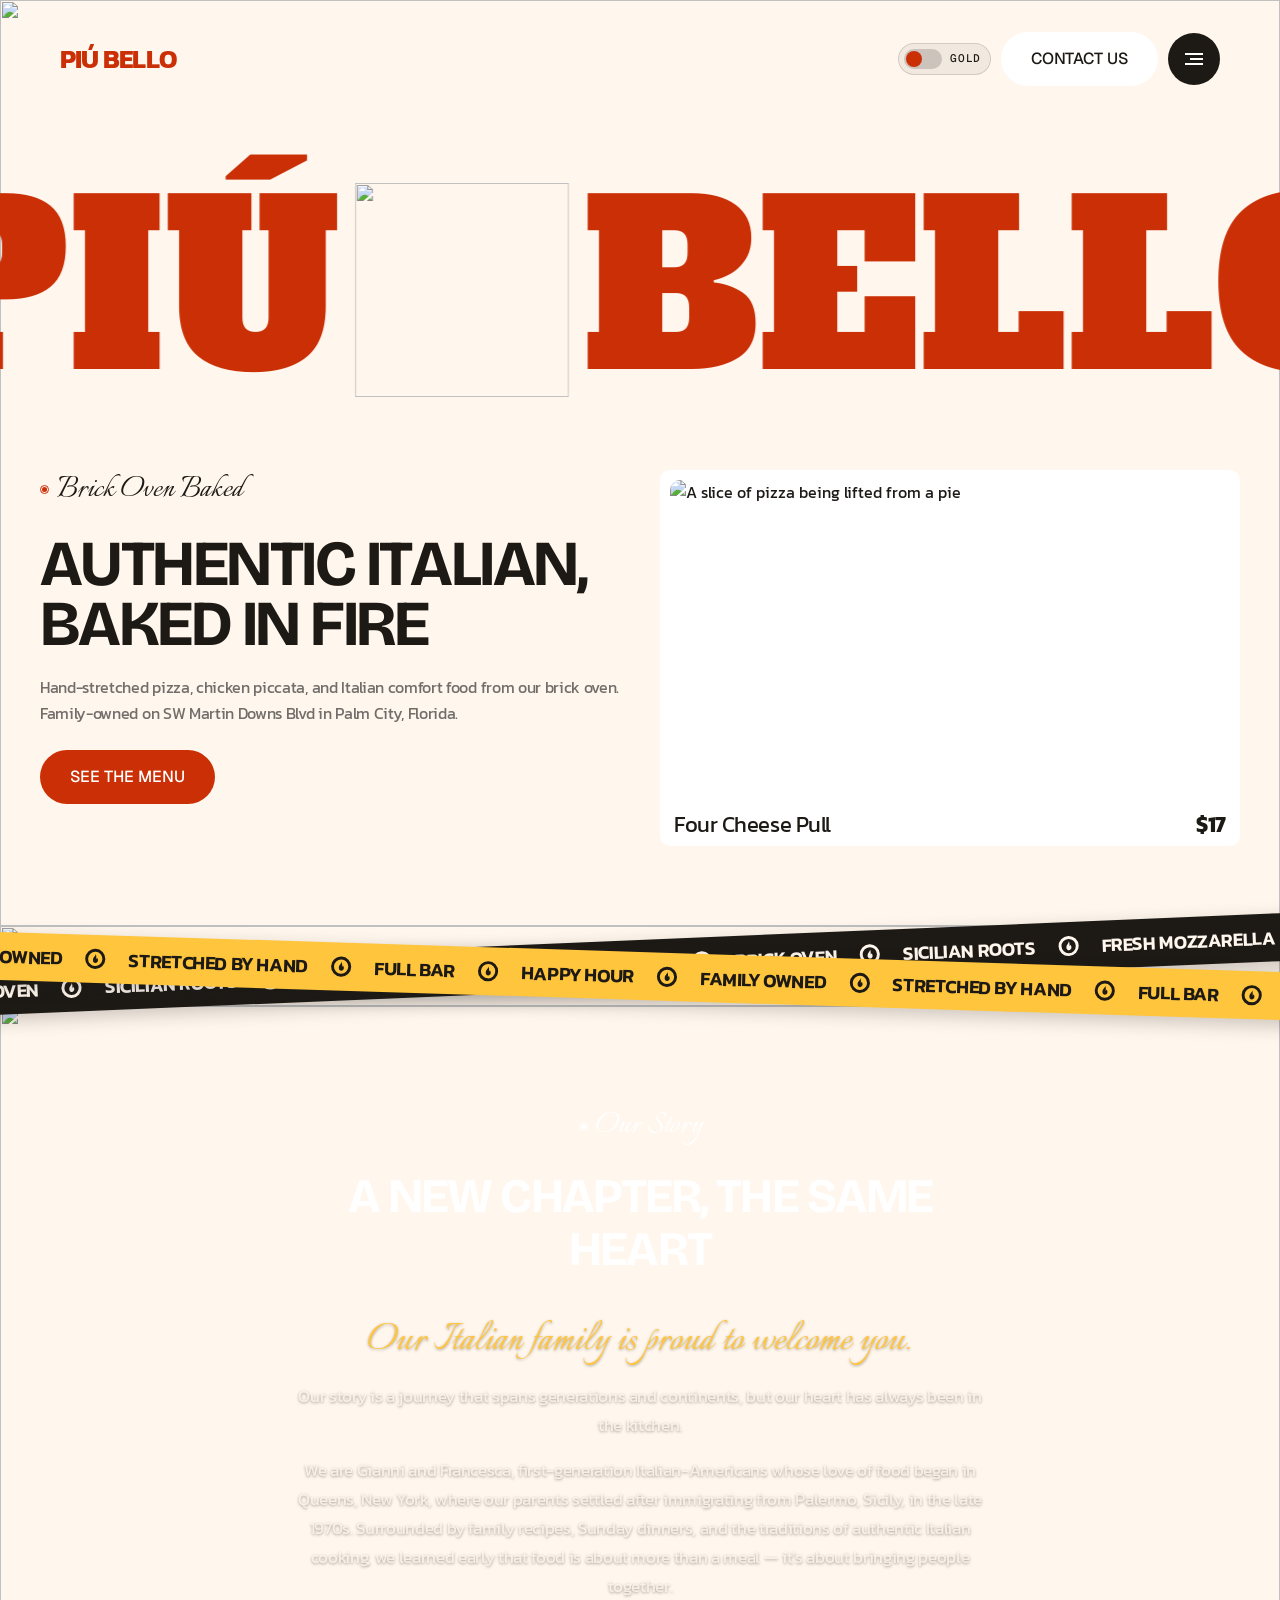
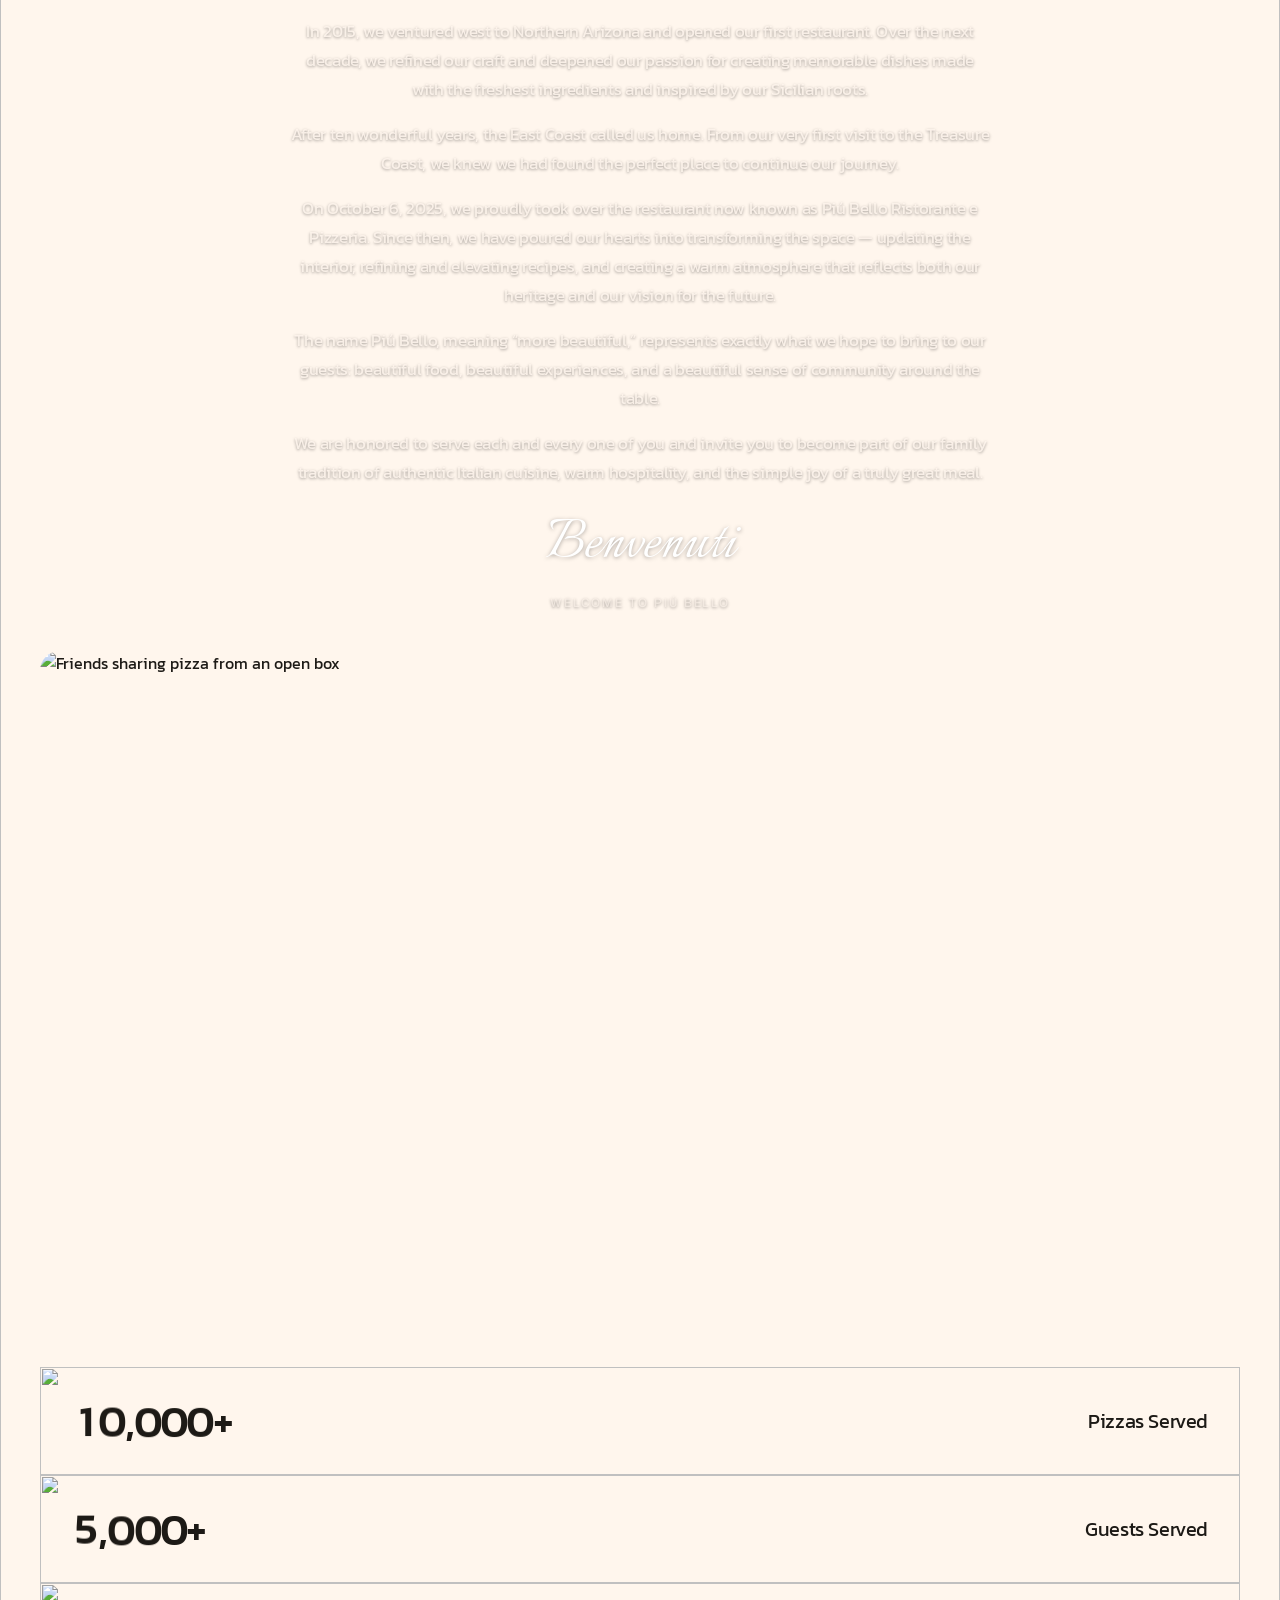
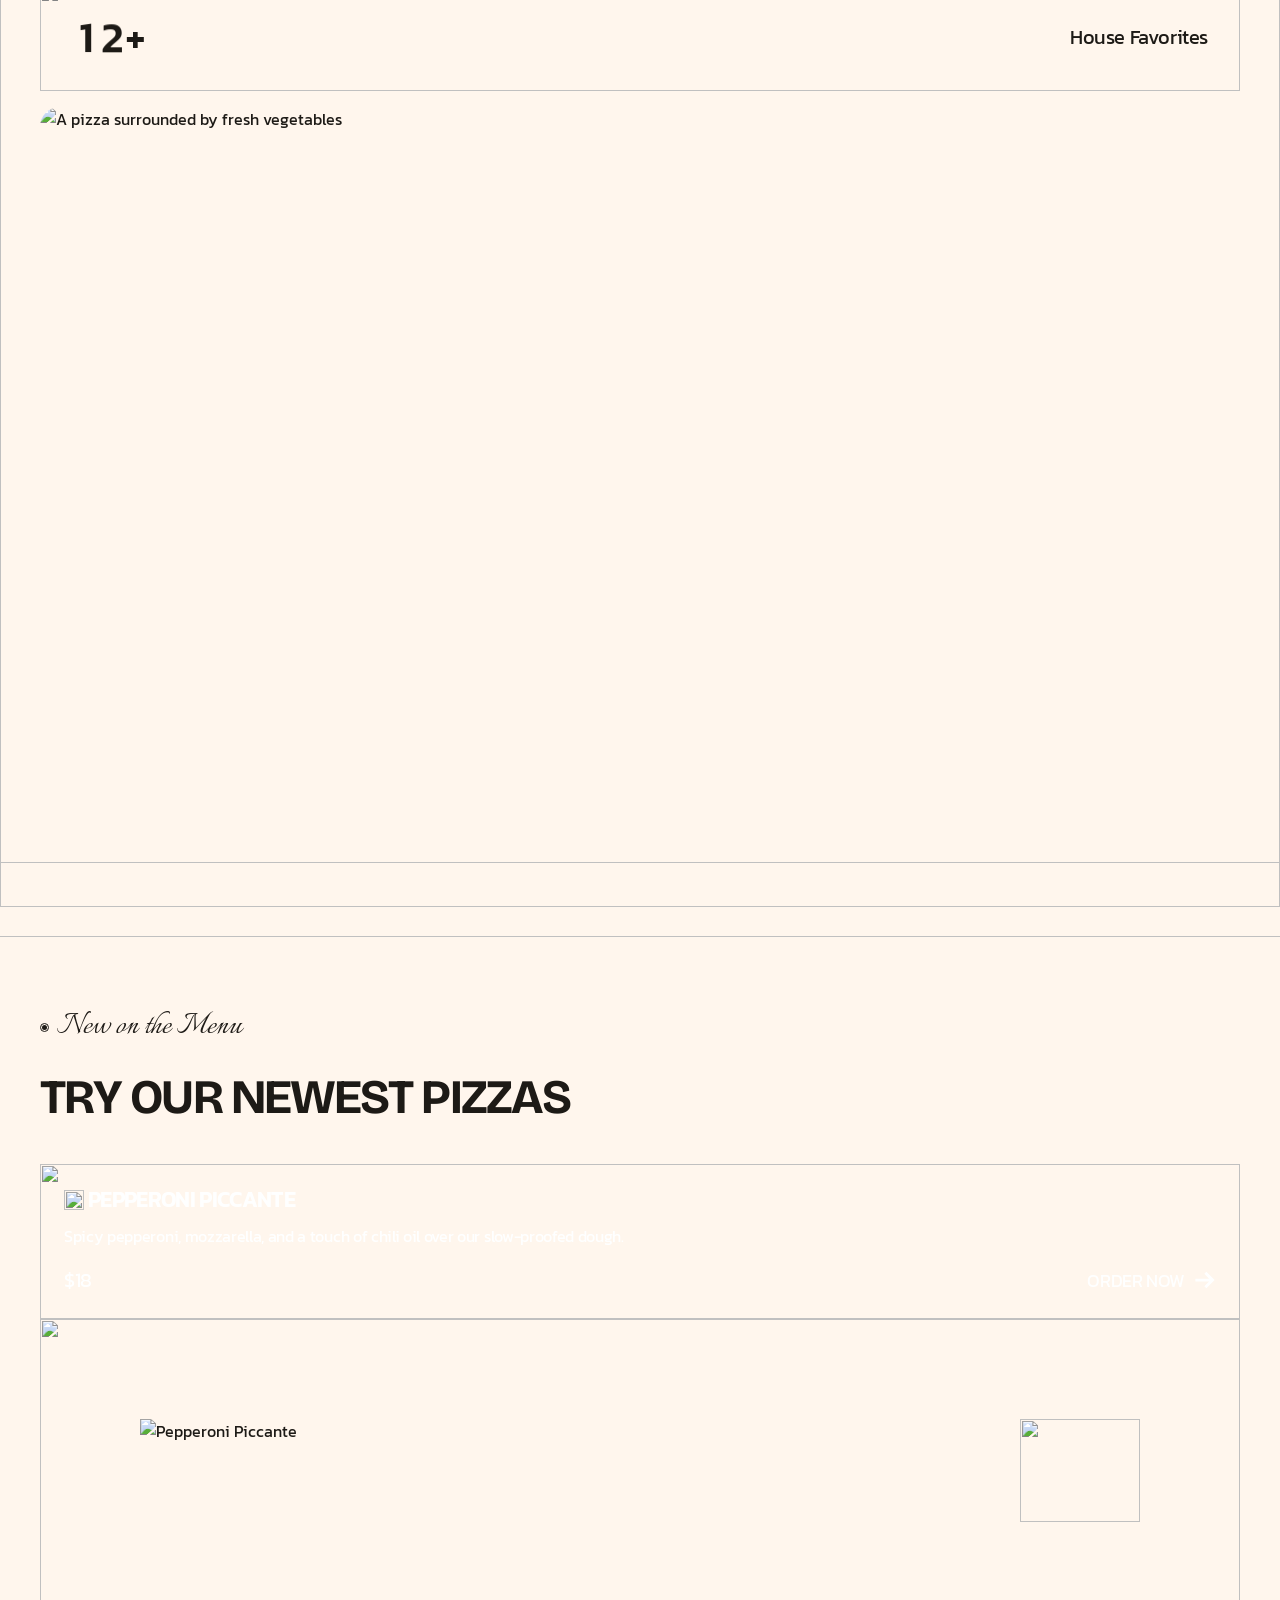
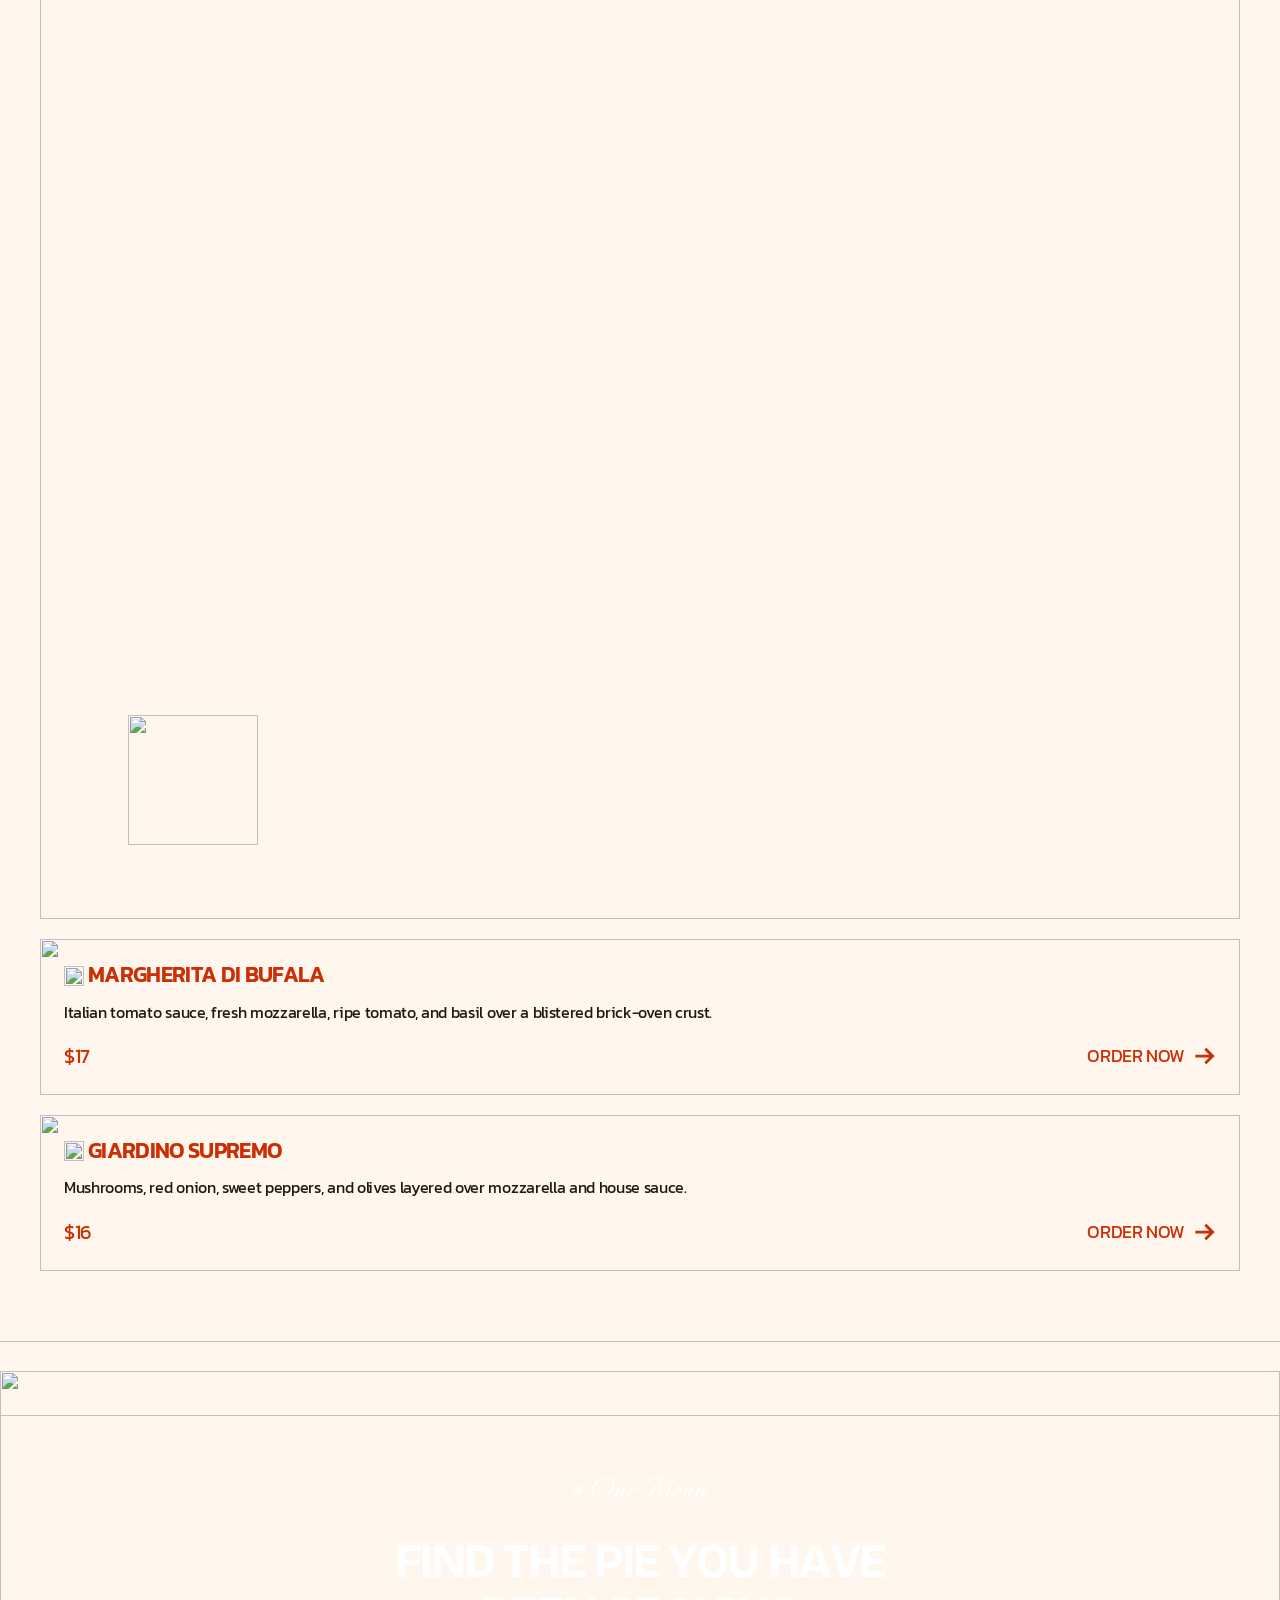
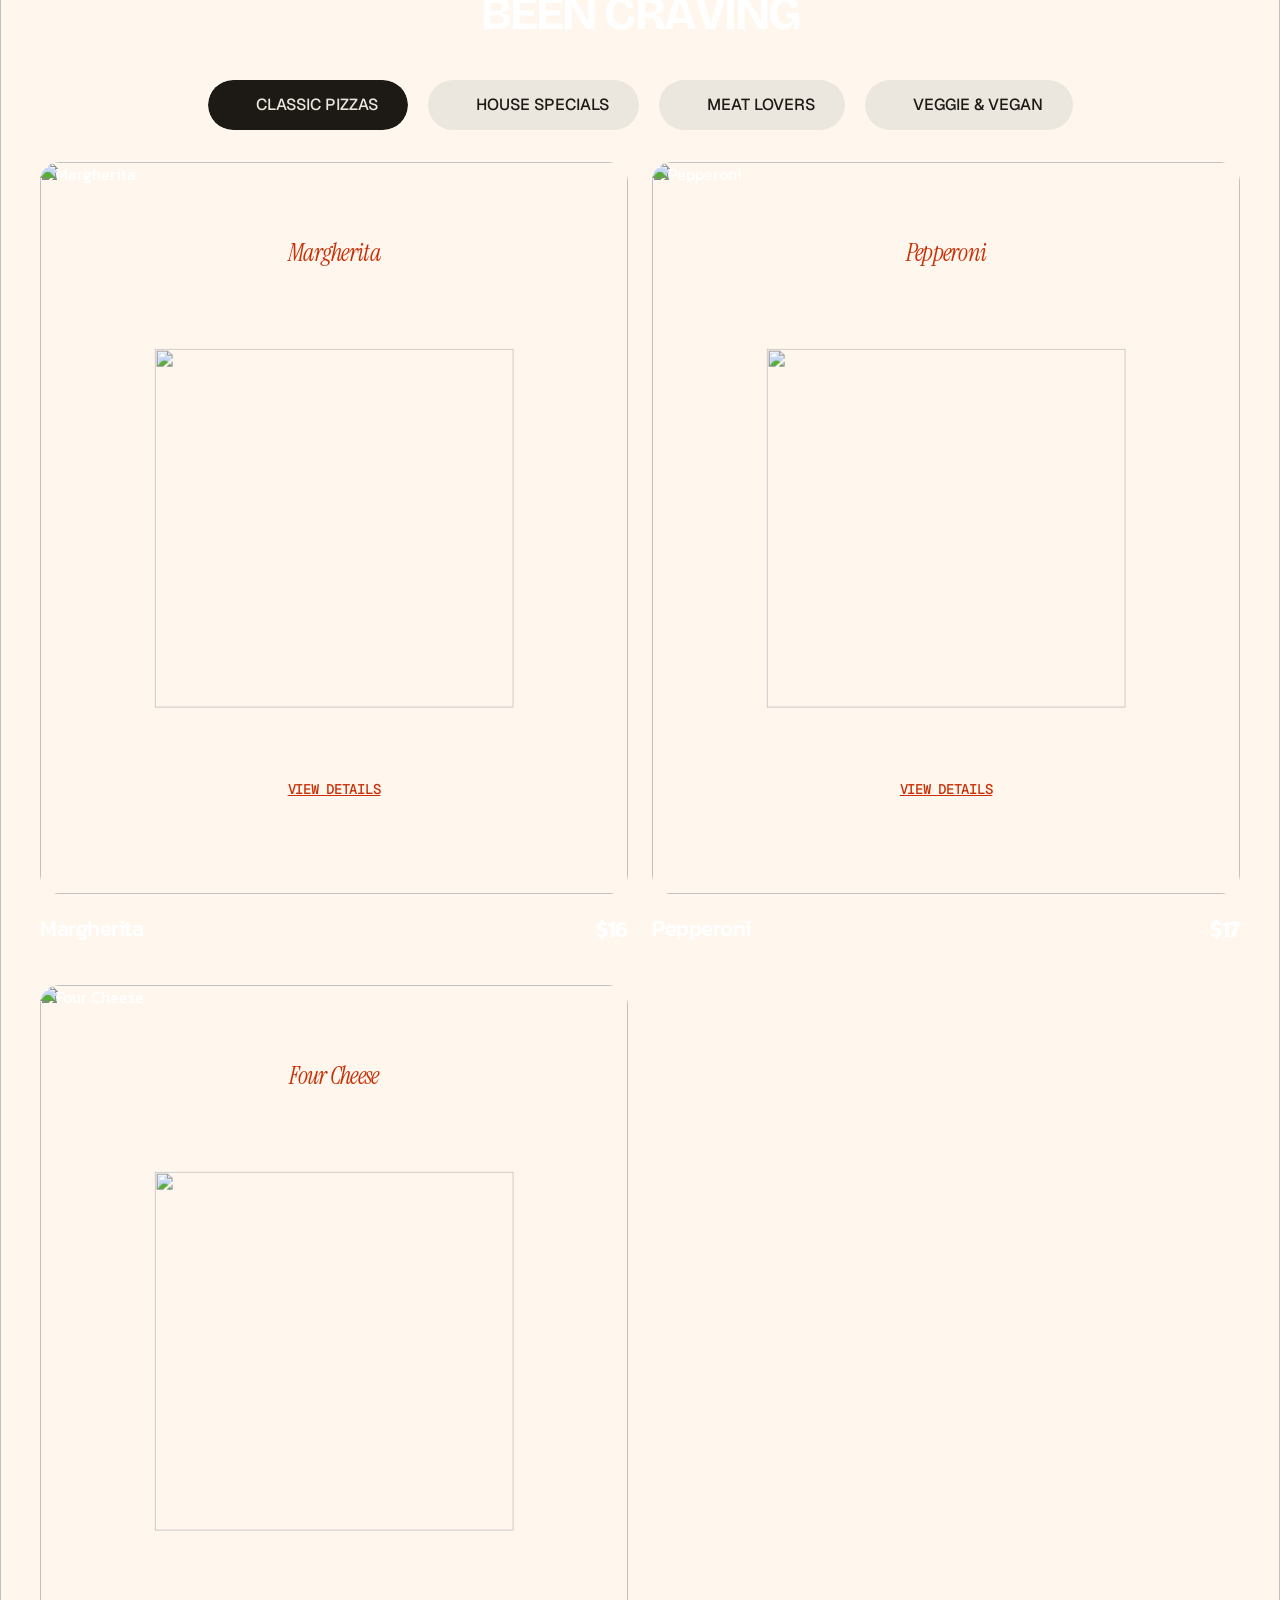
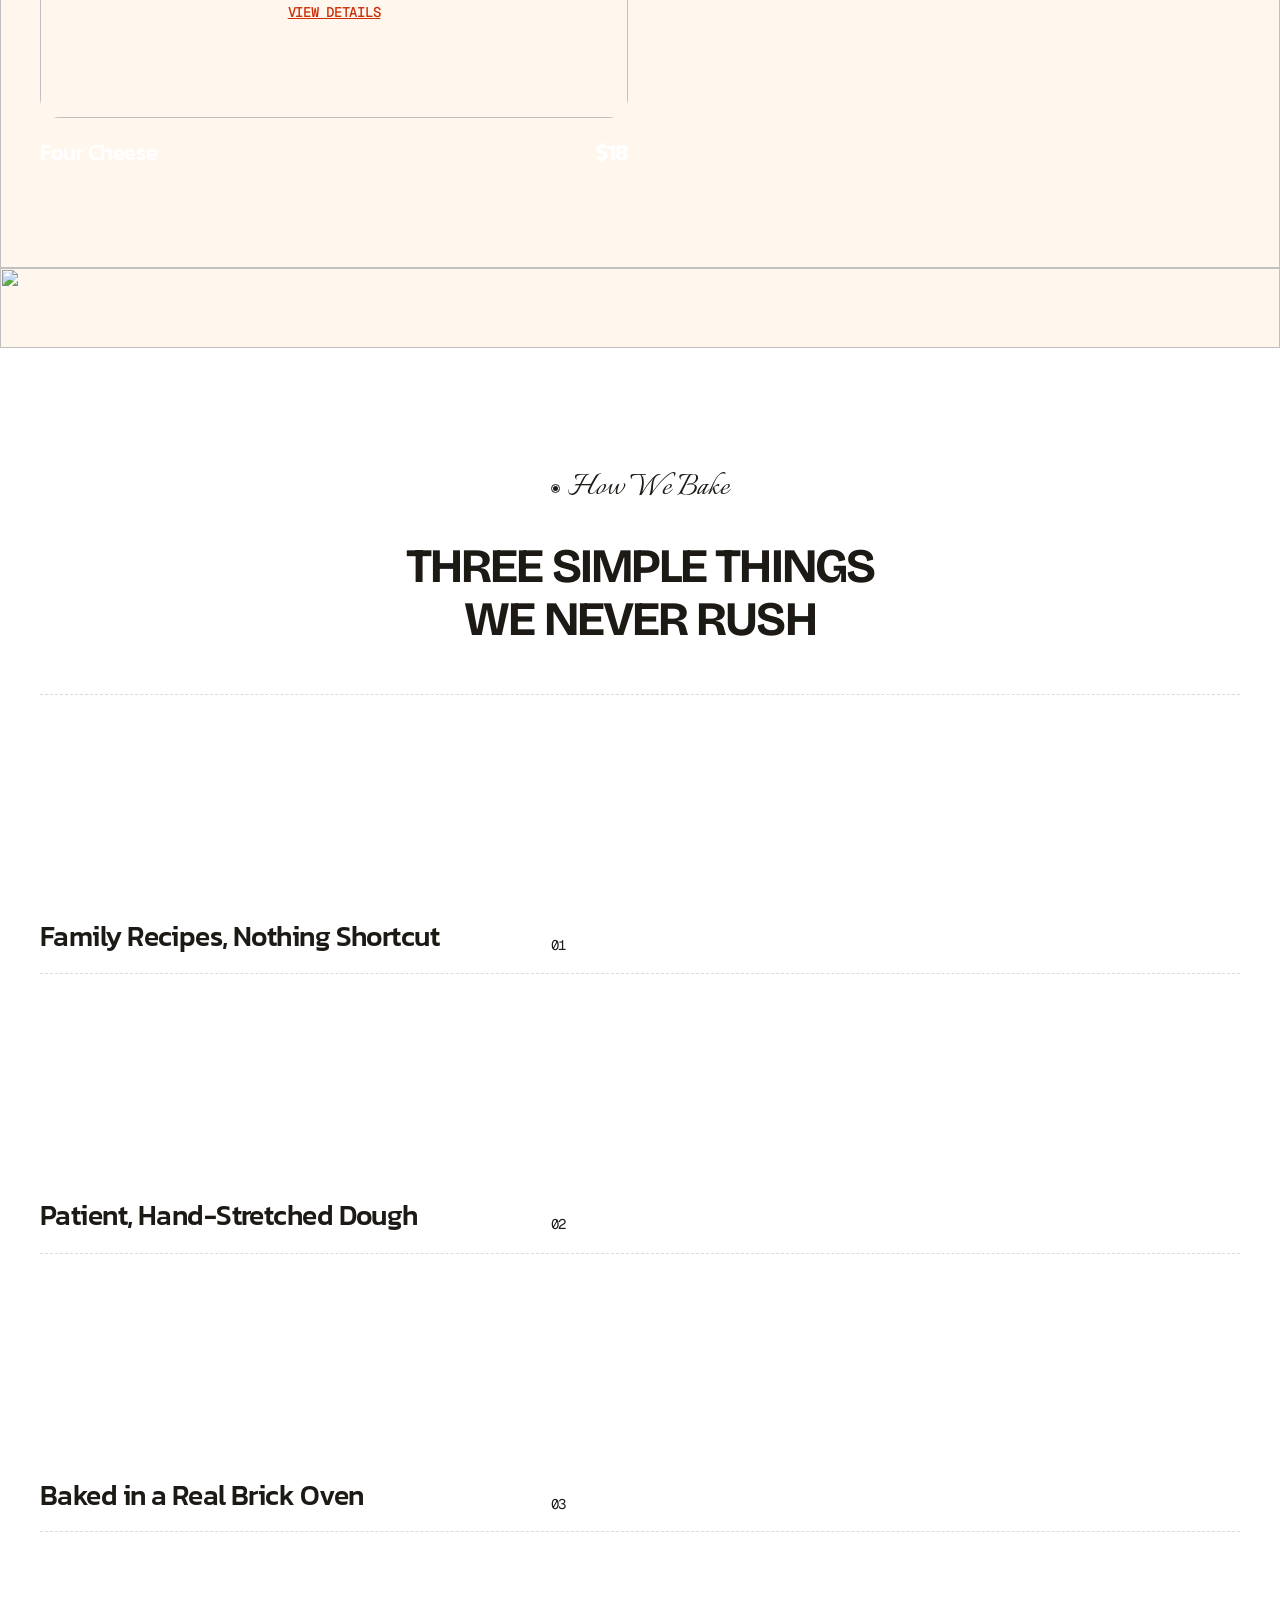
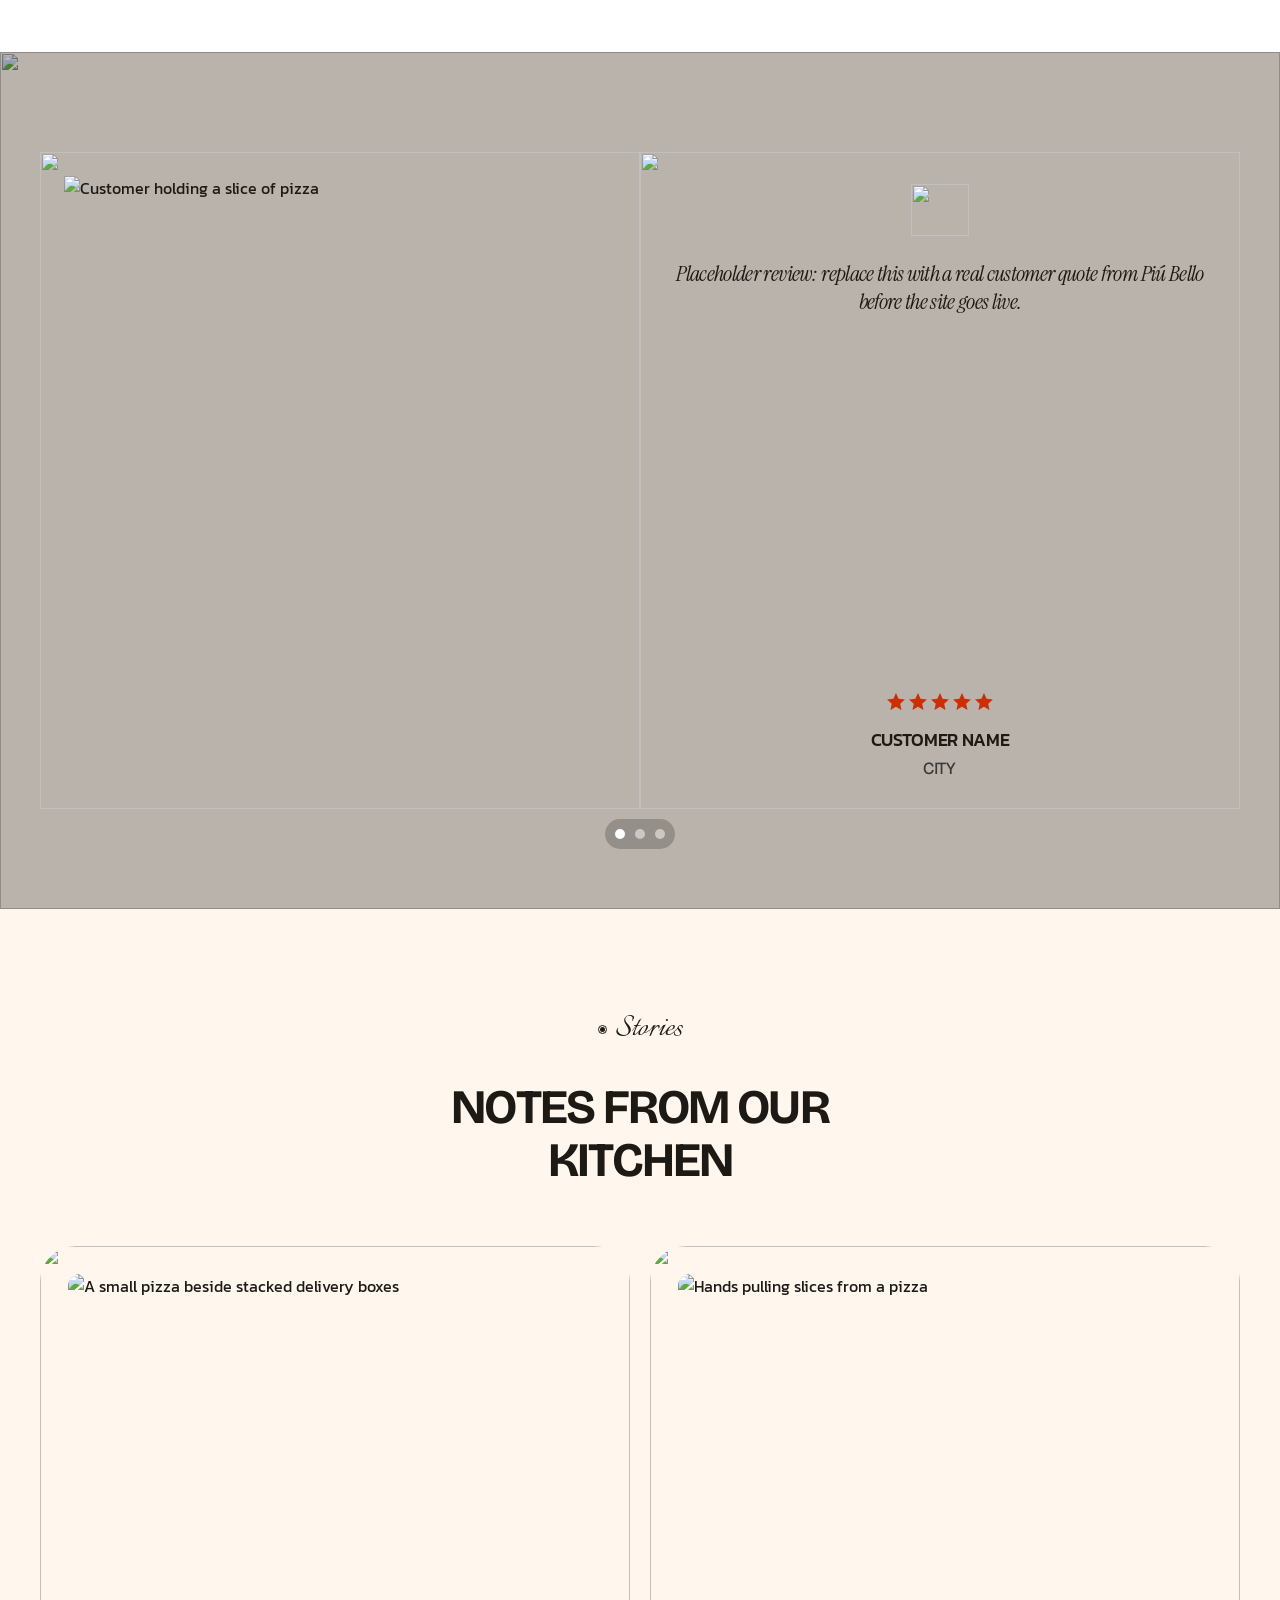
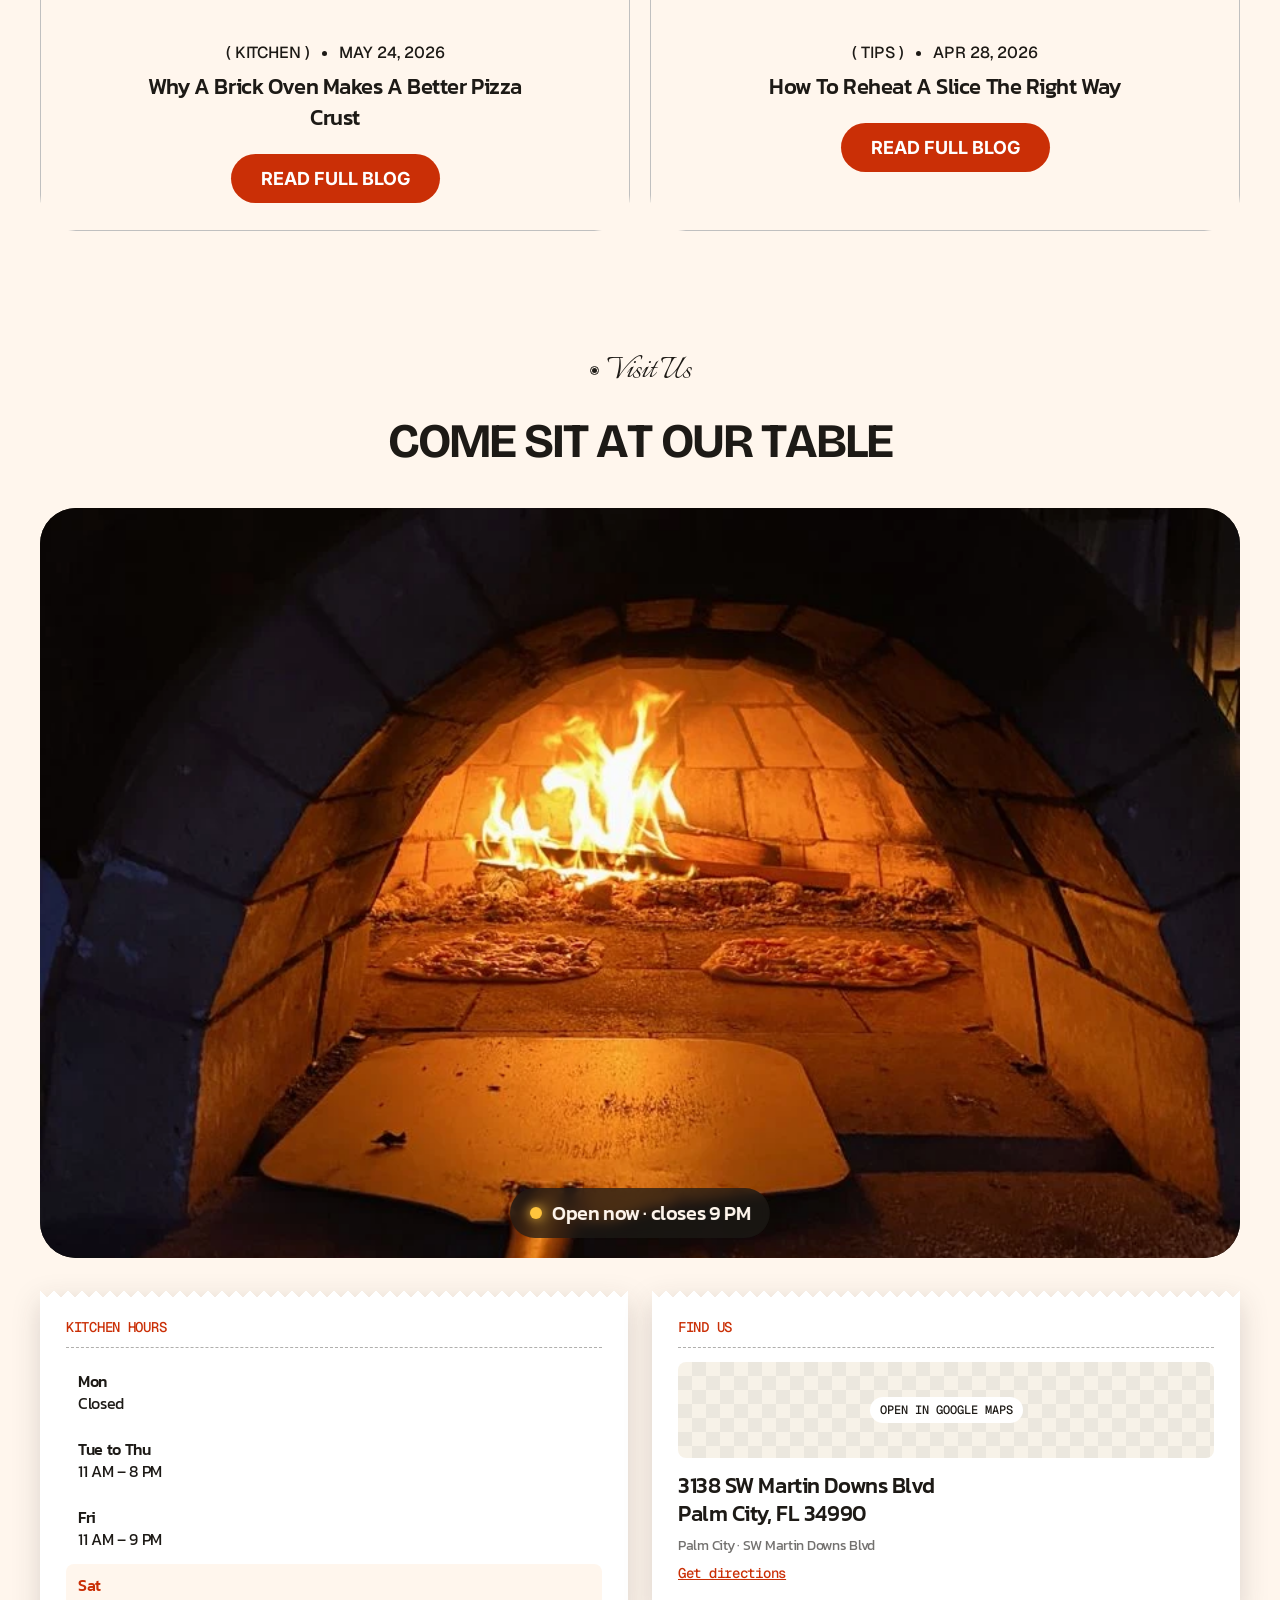
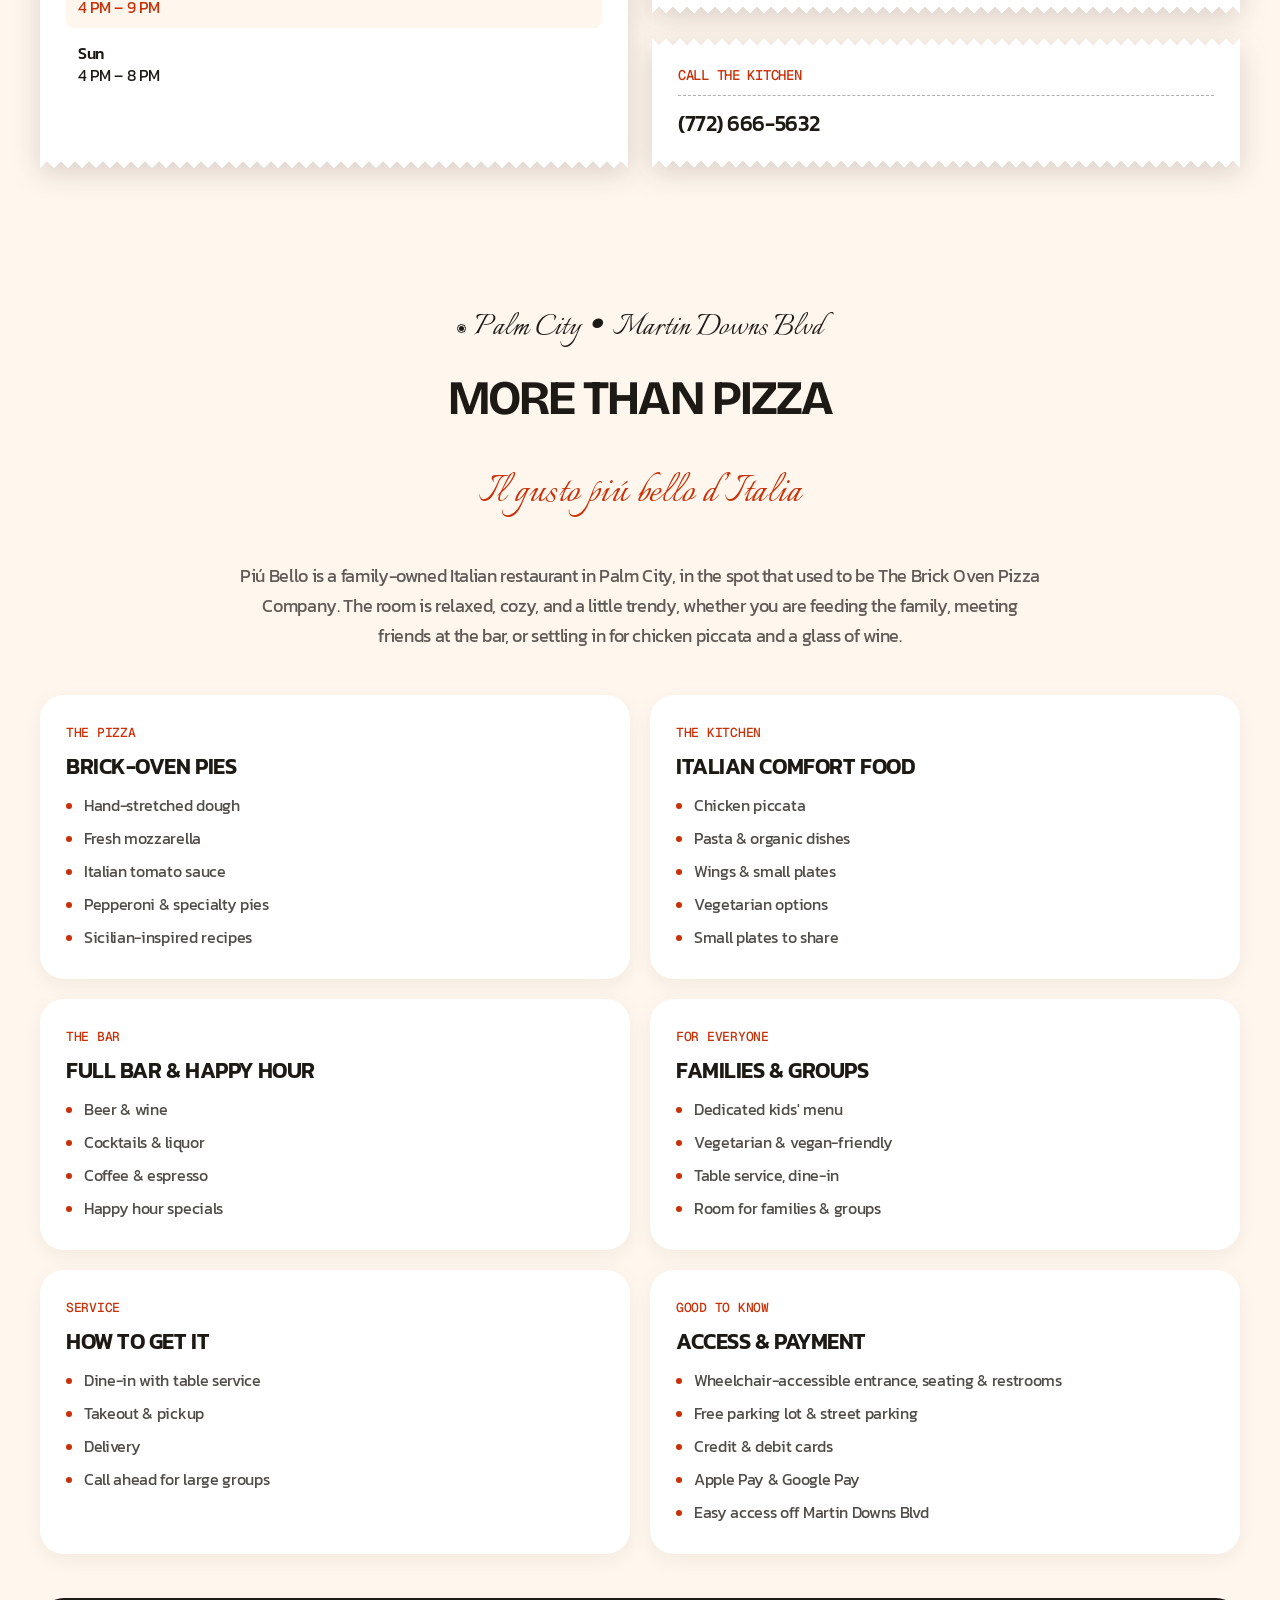
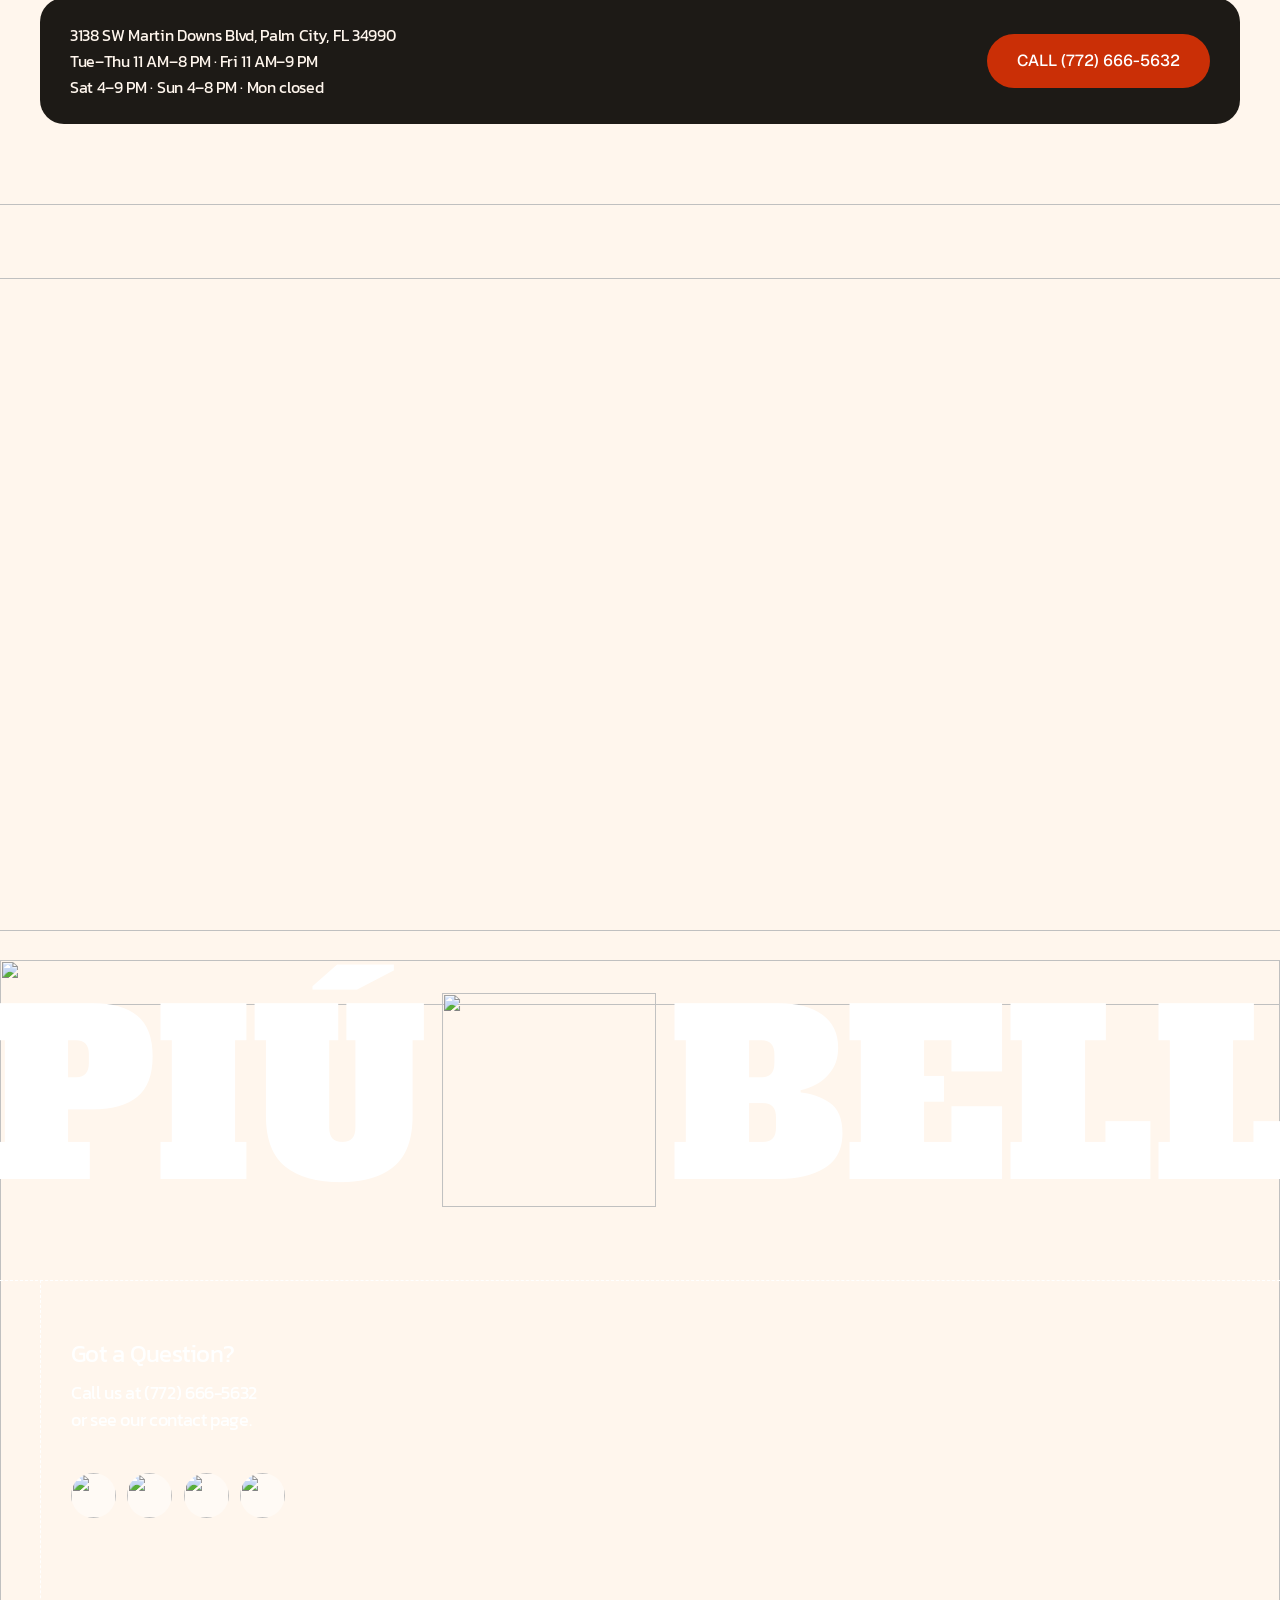
==== commit 7096958b: "Add a palette switch for a second, gold theme The header of every page now carries a two-state switc" ====
--- a/index.html
+++ b/index.html
@@ -13,7 +13,8 @@
 <link rel="preconnect" href="https://framerusercontent.com">
 <link href="https://fonts.googleapis.com/css2?family=Alfa+Slab+One&family=Bricolage+Grotesque:opsz,wght@12..96,700&family=Geist+Mono:wght@400;500&family=Geist:wght@500&family=Instrument+Serif:ital@0;1&family=Inter:wght@700&family=Italianno&family=Kanit:wght@400;500;600;700&display=swap" rel="stylesheet">
 <link rel="stylesheet" href="css/style.css">
-<script>document.documentElement.classList.add('js')</script>
+<link rel="stylesheet" href="css/theme.css">
+<script>document.documentElement.classList.add('js');try{if(localStorage.getItem('piubello-theme')==='gold')document.documentElement.dataset.theme='gold'}catch(e){}</script>
 </head>
 <body>
 
@@ -28,6 +29,10 @@
   <header class="nav-bar">
     <a class="logo" href="#" aria-label="Piú Bello home">PIÚ BELLO</a>
     <div class="nav-actions">
+      <button class="theme-switch" type="button" role="switch" aria-checked="false" data-theme-switch aria-label="Switch to the gold colours">
+        <span class="theme-switch-track" aria-hidden="true"><i></i></span>
+        <span class="theme-switch-label">Gold</span>
+      </button>
       <a class="btn btn-white nav-cta" href="contact.html"><span>Contact Us</span></a>
       <button class="burger" id="burger" type="button" aria-label="Open menu" aria-expanded="false" aria-controls="overlay">
         <i class="bar bar-top"></i><i class="bar bar-mid"></i><i class="bar bar-bot"></i>
@@ -587,6 +592,7 @@
   <a class="btn btn-red" href="tel:+17726665632"><span>Call Now</span></a>
 </nav>
 
+<script src="js/theme.js"></script>
 <script src="js/main.js"></script>
 </body>
 </html>
--- a/css/theme.css
+++ b/css/theme.css
@@ -0,0 +1,117 @@
+/* Palette switch and the alternate gold theme.
+   Loaded after each page's own stylesheet so these declarations win. */
+
+.theme-switch {
+  display: inline-flex;
+  align-items: center;
+  gap: 8px;
+  flex: none;
+  padding: 6px 10px 6px 6px;
+  border-radius: 70px;
+  background: rgba(29, 26, 22, .06);
+  box-shadow: inset 0 0 0 1px rgba(29, 26, 22, .14);
+  font: 500 11px/1 var(--mono);
+  letter-spacing: .06em;
+  text-transform: uppercase;
+  color: var(--ink);
+  cursor: pointer;
+  transition: background-color .3s, box-shadow .3s;
+}
+.theme-switch-track {
+  position: relative;
+  width: 38px;
+  height: 20px;
+  border-radius: 70px;
+  background: rgba(29, 26, 22, .18);
+  transition: background-color .3s;
+}
+.theme-switch-track i {
+  position: absolute;
+  top: 2px;
+  left: 2px;
+  width: 16px;
+  height: 16px;
+  border-radius: 50%;
+  background: var(--red);
+  transition: transform .35s cubic-bezier(.22, 1, .36, 1), background-color .3s;
+}
+.theme-switch[aria-checked="true"] .theme-switch-track { background: #0e3618; }
+.theme-switch[aria-checked="true"] .theme-switch-track i { transform: translateX(18px); background: #e5c453; }
+.theme-switch:focus-visible { outline: 2px solid #0a0a0a; outline-offset: 3px; }
+.top-actions { display: flex; align-items: center; gap: 14px; }
+
+@media (max-width: 899.98px) {
+  .theme-switch { padding: 6px; }
+  .theme-switch-label { display: none; }
+}
+
+@media (prefers-reduced-motion: reduce) {
+  .theme-switch, .theme-switch-track, .theme-switch-track i { transition: none; }
+}
+
+/* Gold palette: cream paper, near-black type, gold fills, deep green panels */
+[data-theme="gold"] {
+  --red: #d4af37;
+  --ember: #e5c453;
+  --ink: #0a0a0a;
+  --cream: #f5f3ef;
+  --stone: #e5e3df;
+  --forest: #0e3618;
+  --gold-ink: #8a6a1e;
+  --muted-gold: #c5a059;
+  --cyan: #31c3e0;
+}
+
+[data-theme="gold"] .theme-switch { color: var(--forest); background: rgba(14, 54, 24, .06); box-shadow: inset 0 0 0 1px rgba(14, 54, 24, .2); }
+[data-theme="gold"] .theme-switch[aria-checked="true"] { box-shadow: inset 0 0 0 1px var(--cyan); }
+[data-theme="gold"] .theme-switch:focus-visible { outline-color: var(--forest); }
+
+/* Gold is a fill colour; text uses a deeper gold or deep green so it stays readable */
+[data-theme="gold"] .logo,
+[data-theme="gold"] .legal-logo,
+[data-theme="gold"] .legal-tag,
+[data-theme="gold"] .details-script,
+[data-theme="gold"] .item-name,
+[data-theme="gold"] .item-foot,
+[data-theme="gold"] .card-name,
+[data-theme="gold"] .card-link,
+[data-theme="gold"] .overlay-links a.is-current,
+[data-theme="gold"] .overlay-links a:hover,
+[data-theme="gold"] .hero .tag { color: var(--gold-ink); }
+
+[data-theme="gold"] .ticket-kicker,
+[data-theme="gold"] .ticket-link,
+[data-theme="gold"] .detail-kicker,
+[data-theme="gold"] .card-kicker,
+[data-theme="gold"] .legal-toc h2,
+[data-theme="gold"] .legal-body a,
+[data-theme="gold"] .card a:not(.btn):not(.call-number),
+[data-theme="gold"] .visit-hours li.is-today,
+[data-theme="gold"] .legal-toc a:hover,
+[data-theme="gold"] .legal-back:hover,
+[data-theme="gold"] .legal-foot a:hover,
+[data-theme="gold"] .foot a:hover,
+[data-theme="gold"] .top-back:hover { color: var(--forest); }
+
+/* Deep green replaces the near-black panels */
+[data-theme="gold"] .details-foot,
+[data-theme="gold"] .oven-panel,
+[data-theme="gold"] .ribbon-a,
+[data-theme="gold"] .legal-cta,
+[data-theme="gold"] .call-card,
+[data-theme="gold"] .btn-dark,
+[data-theme="gold"] .burger,
+[data-theme="gold"] .tab::before,
+[data-theme="gold"] .testimonials-mask { background: var(--forest); }
+[data-theme="gold"] .post:hover .post-btn { background: var(--forest); }
+
+/* Dark labels on gold fills, and hover fills that stay legible */
+[data-theme="gold"] .btn,
+[data-theme="gold"] .btn-red,
+[data-theme="gold"] .post-btn,
+[data-theme="gold"] .legal-body a.btn { color: #0a0a0a; }
+[data-theme="gold"] .btn:hover span,
+[data-theme="gold"] .btn-red:hover span,
+[data-theme="gold"] .btn-outline:hover span,
+[data-theme="gold"] .btn-white:hover span,
+[data-theme="gold"] .btn-dark:hover span { color: var(--forest); }
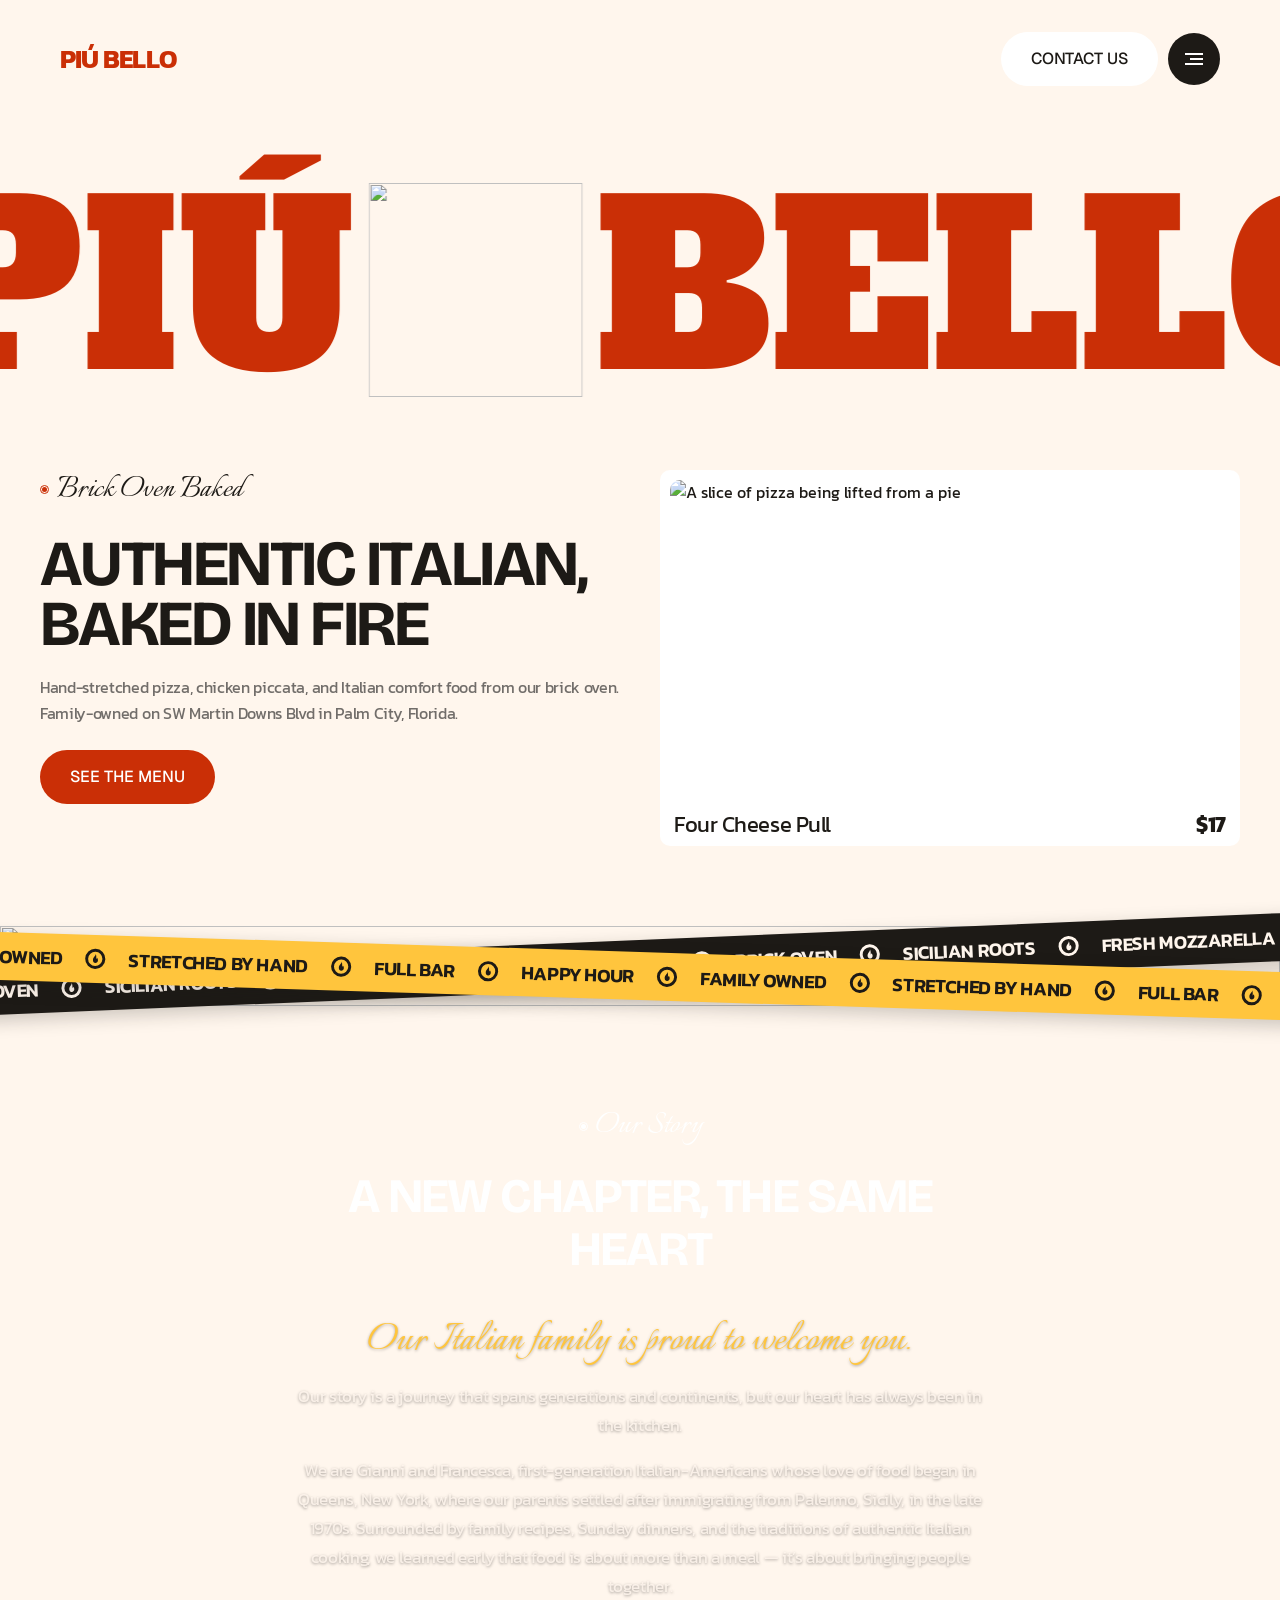
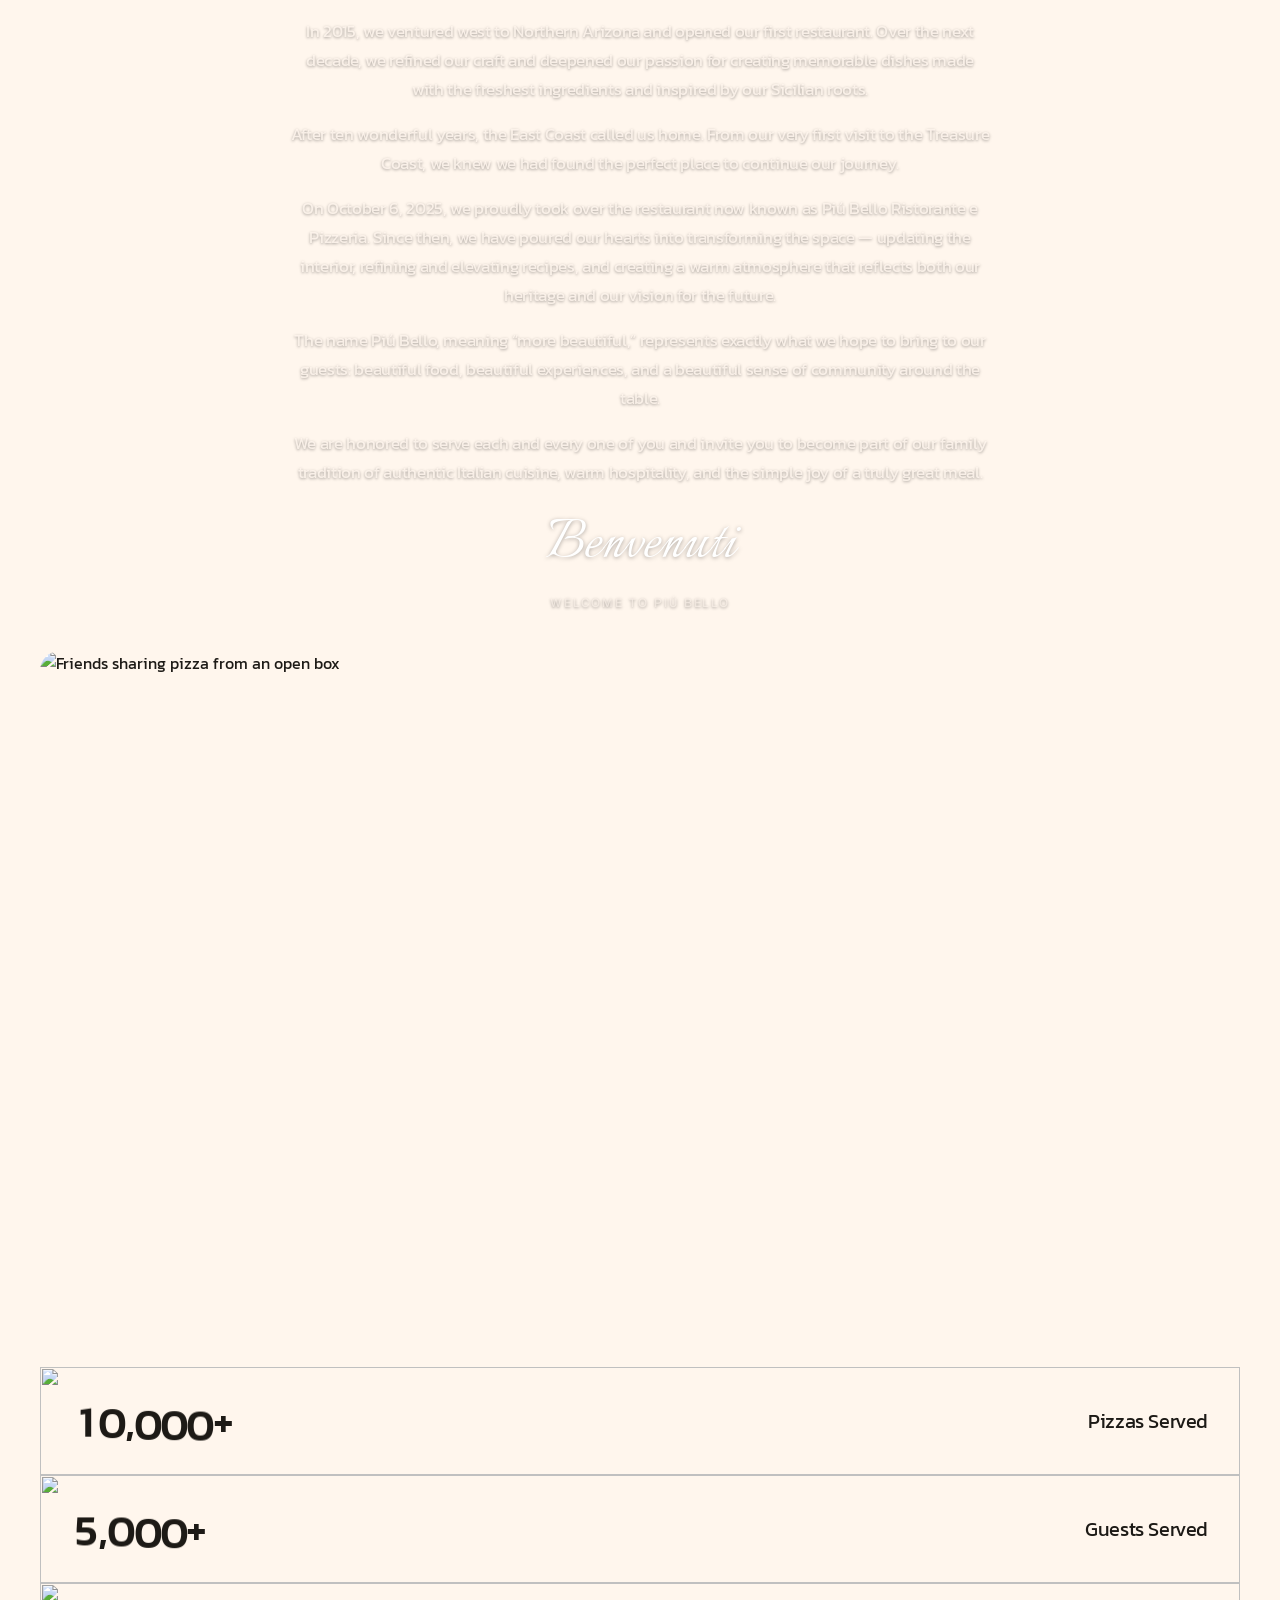
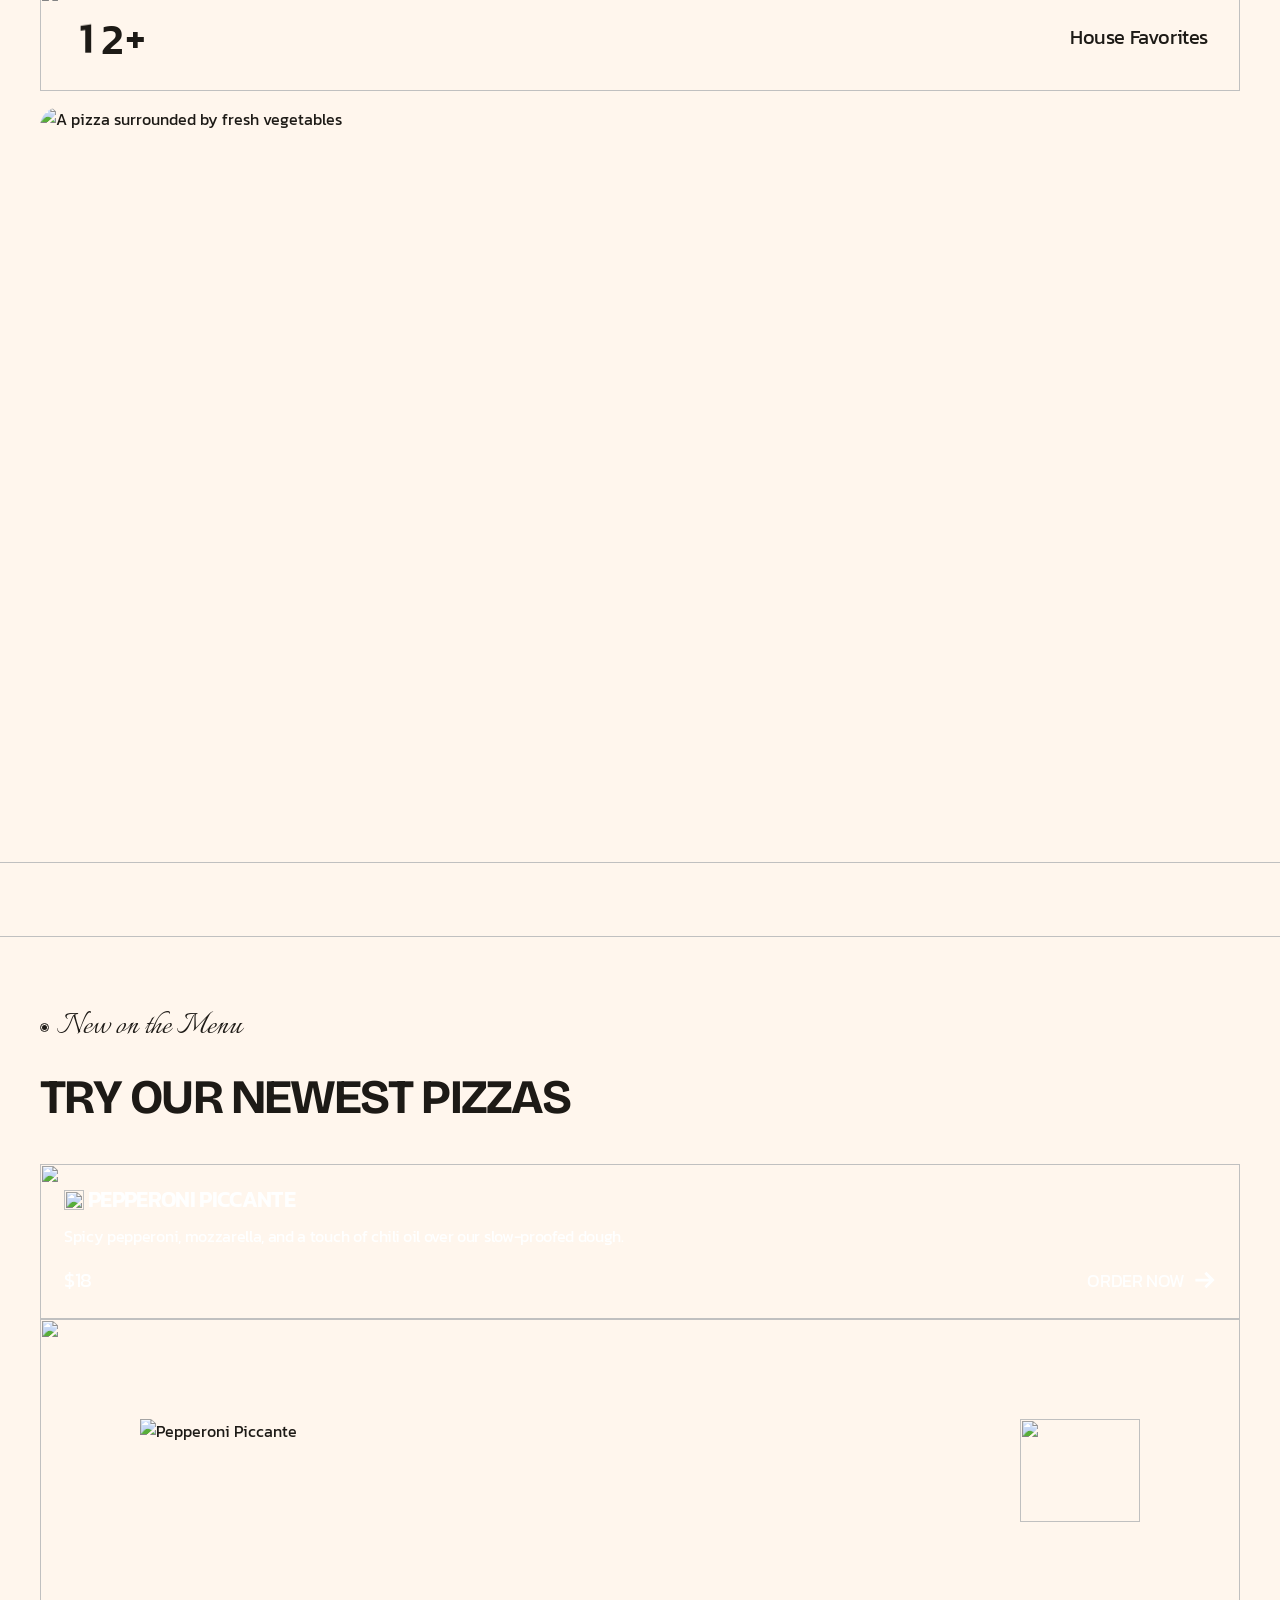
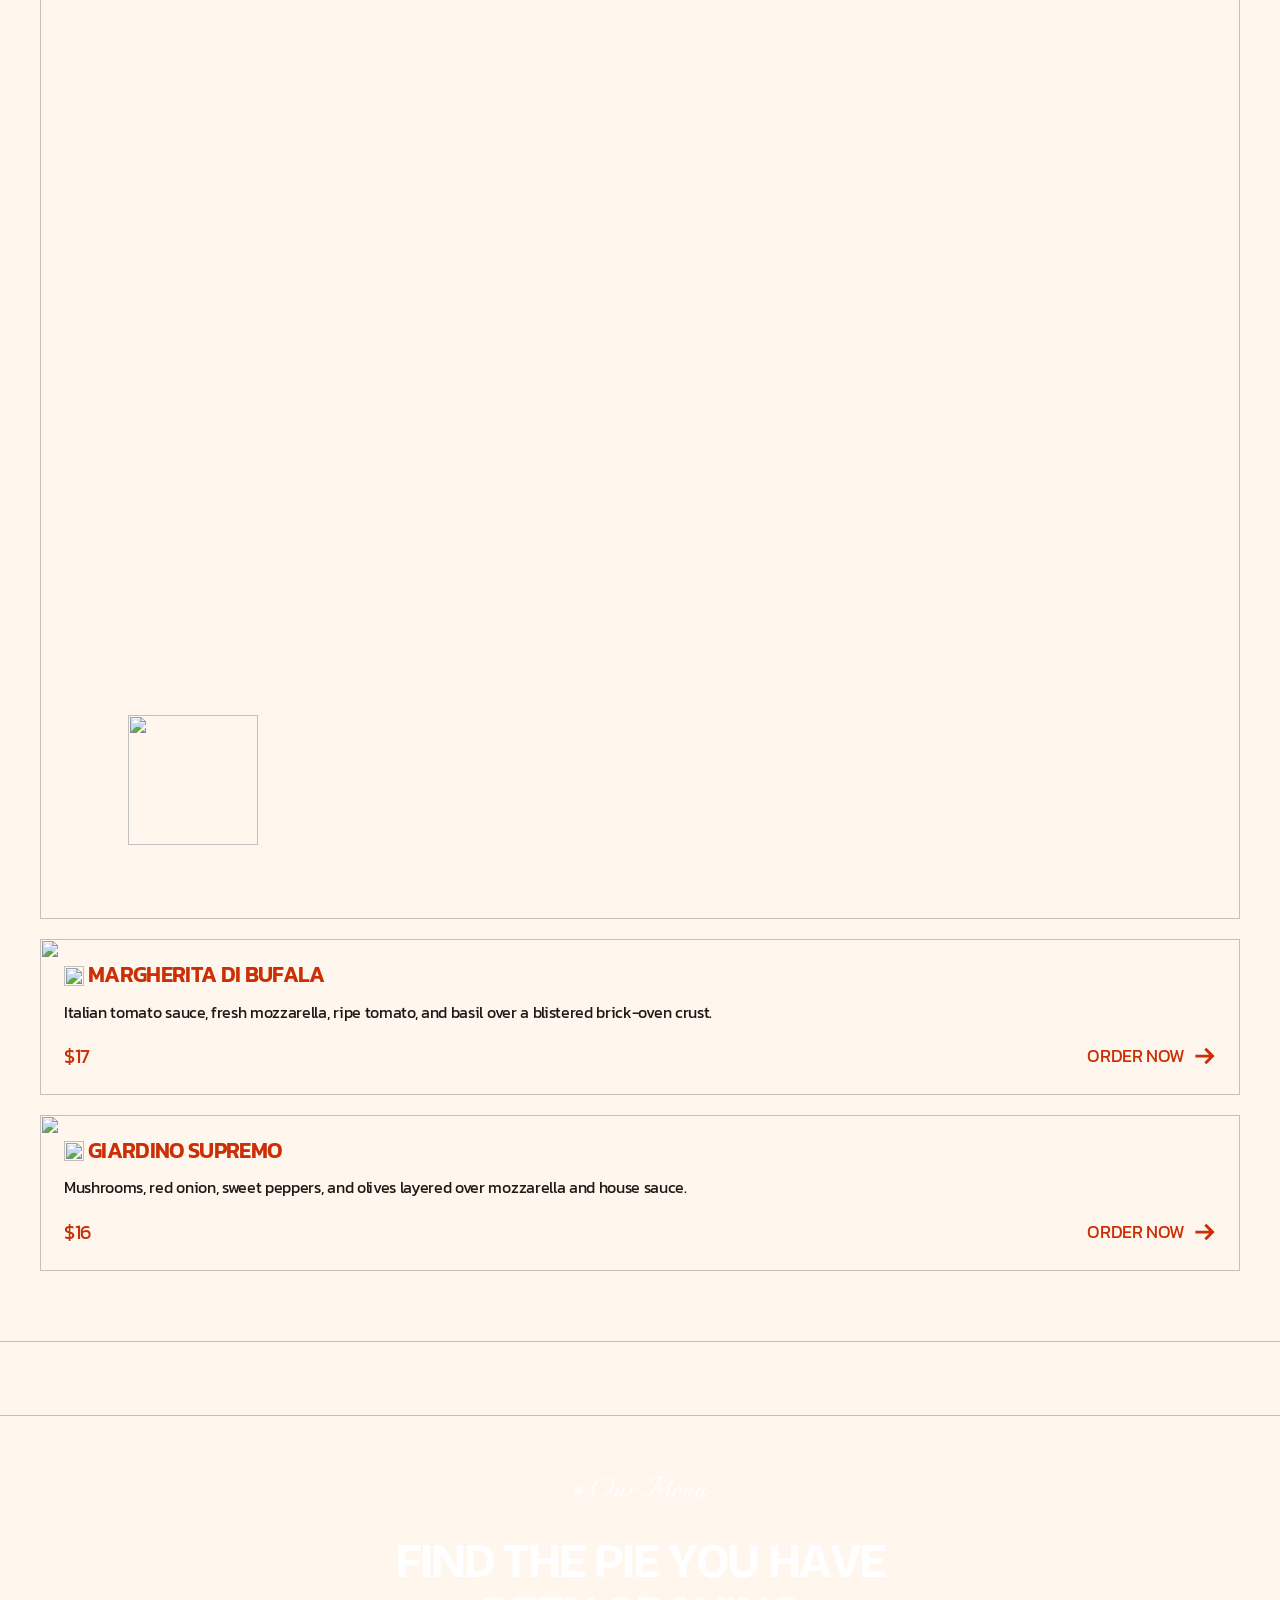
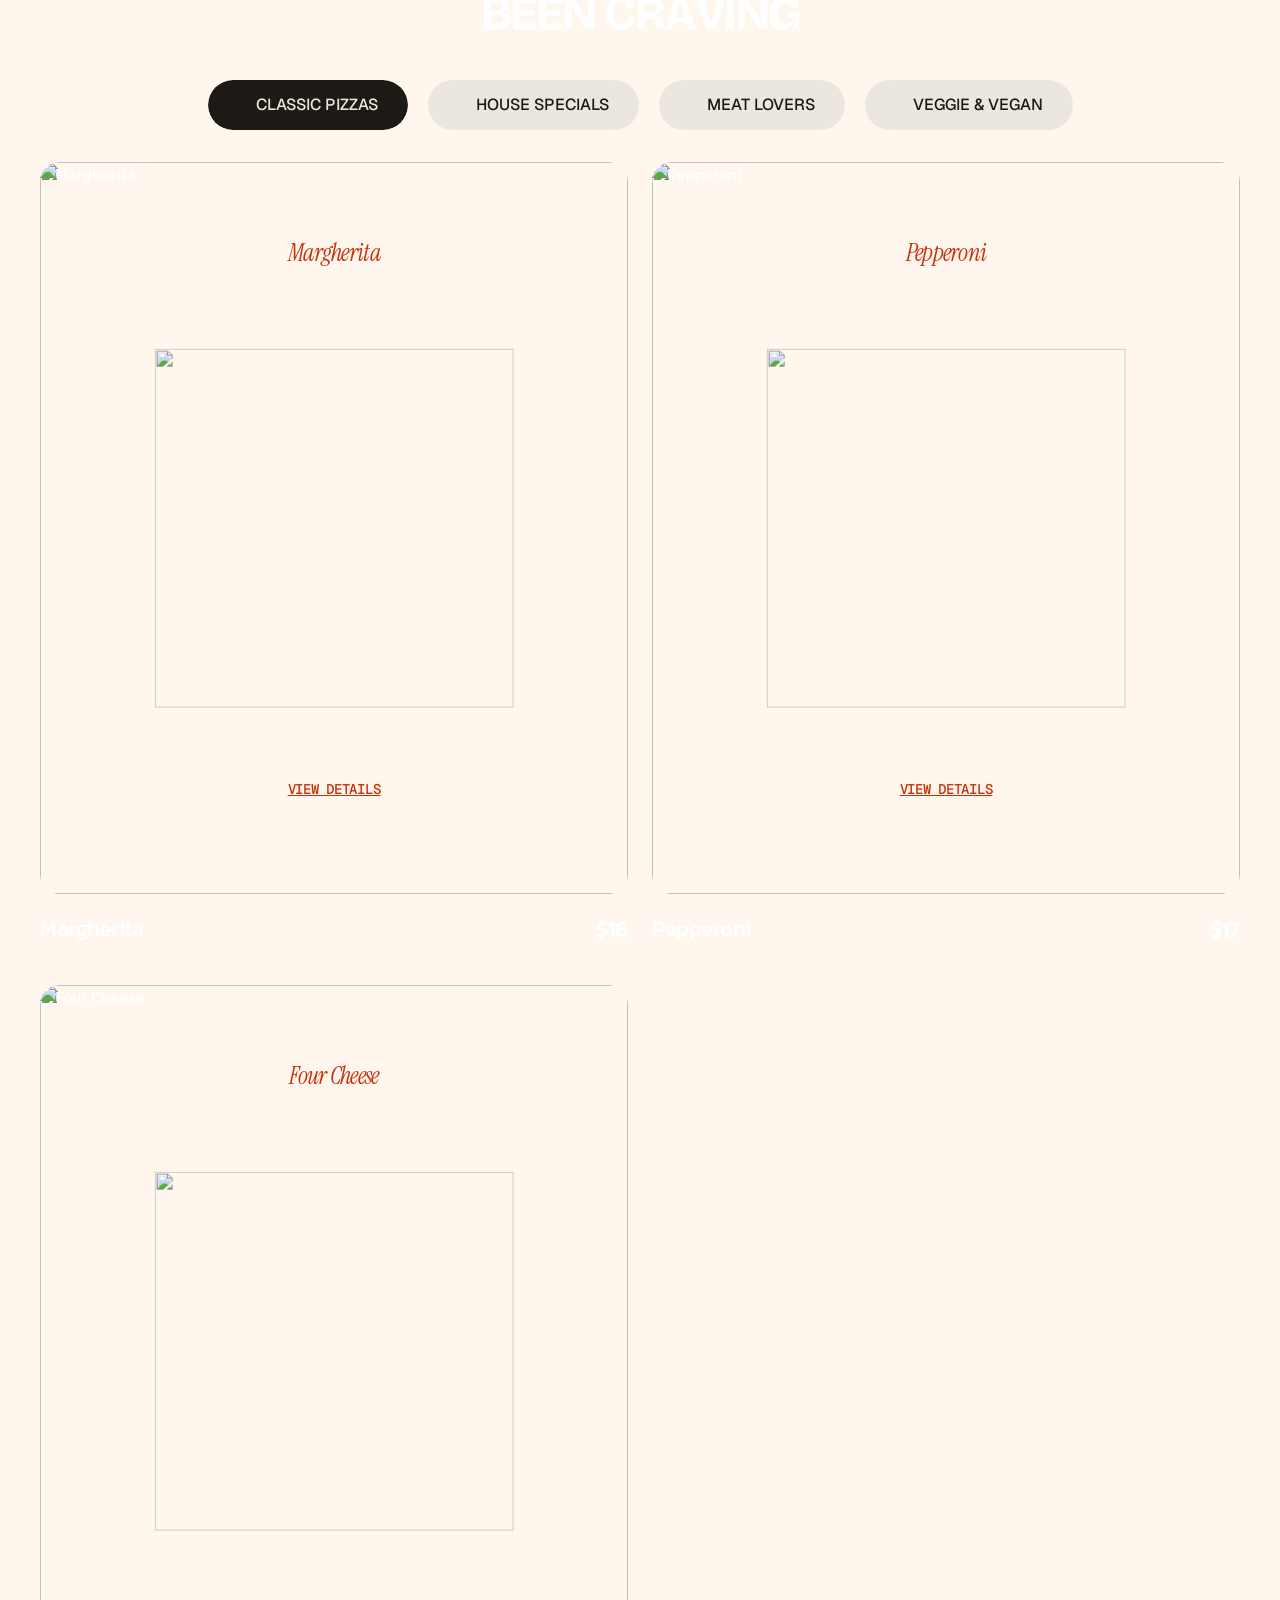
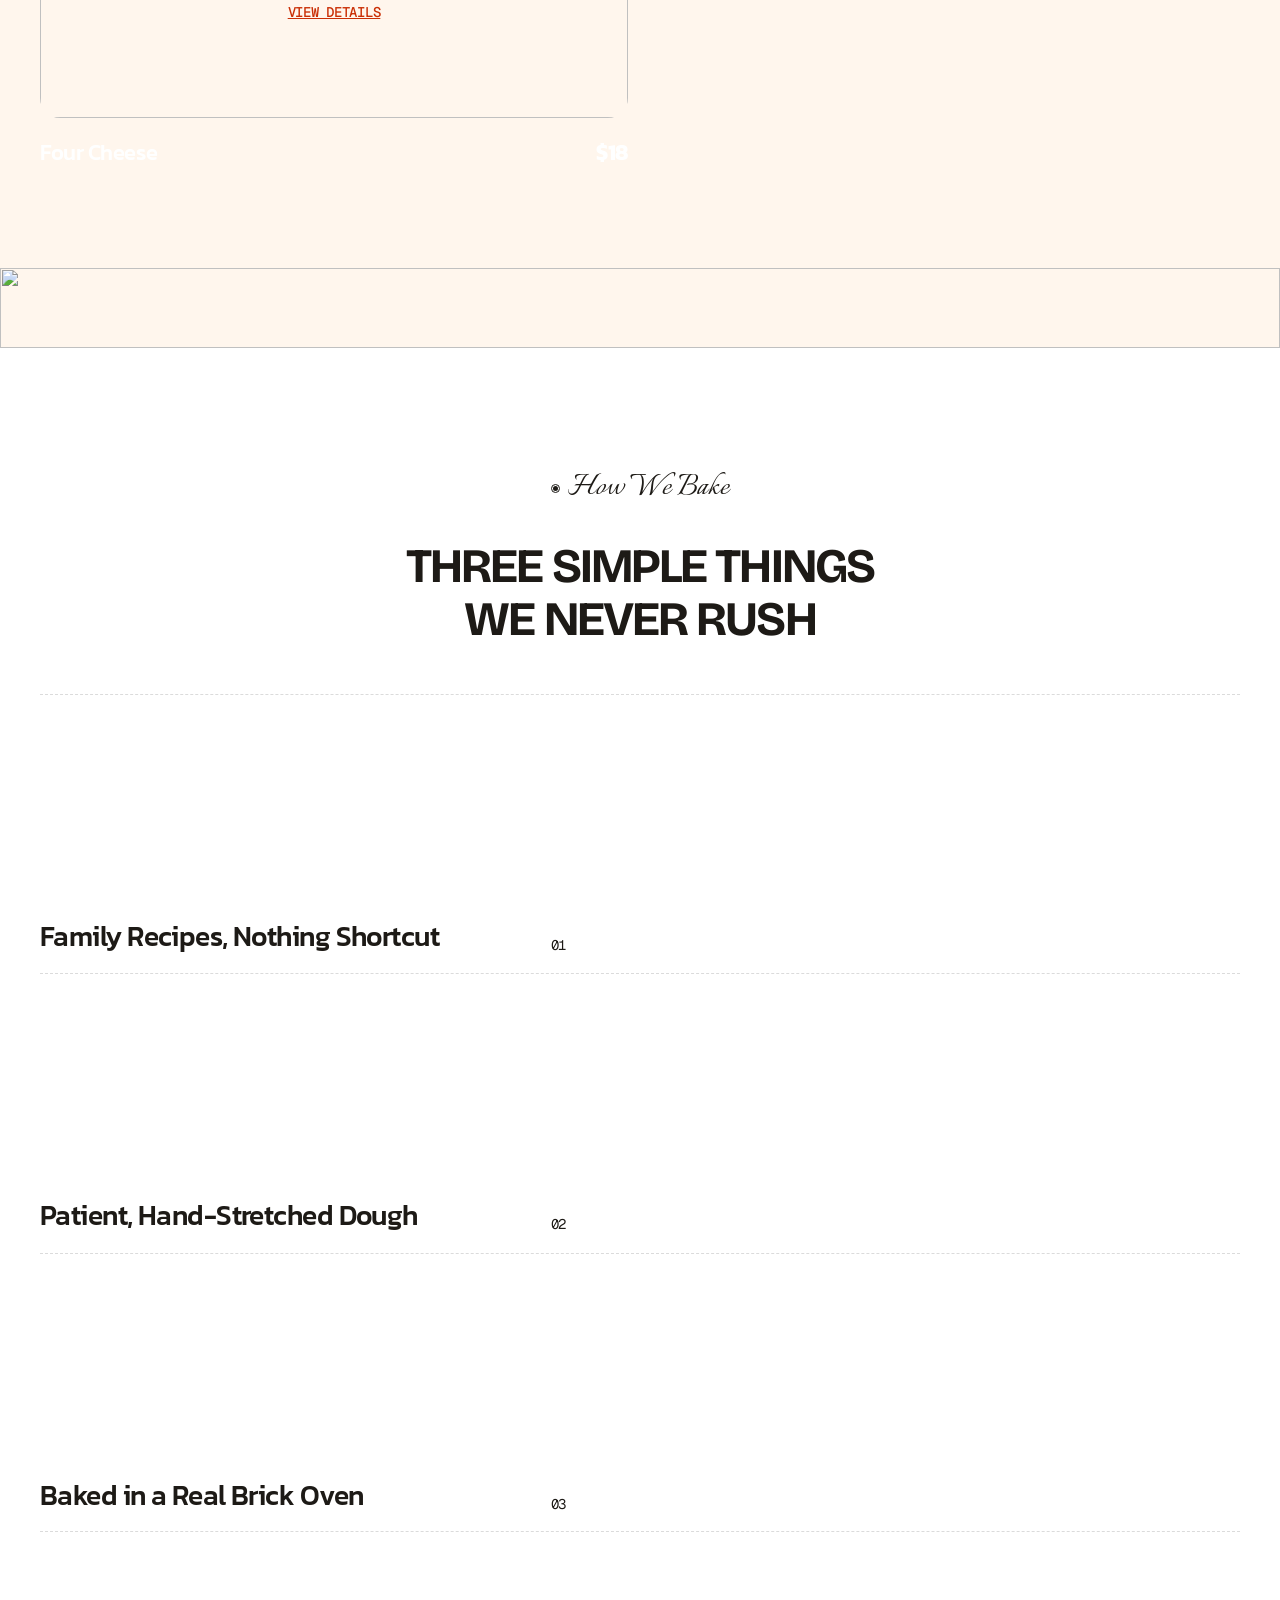
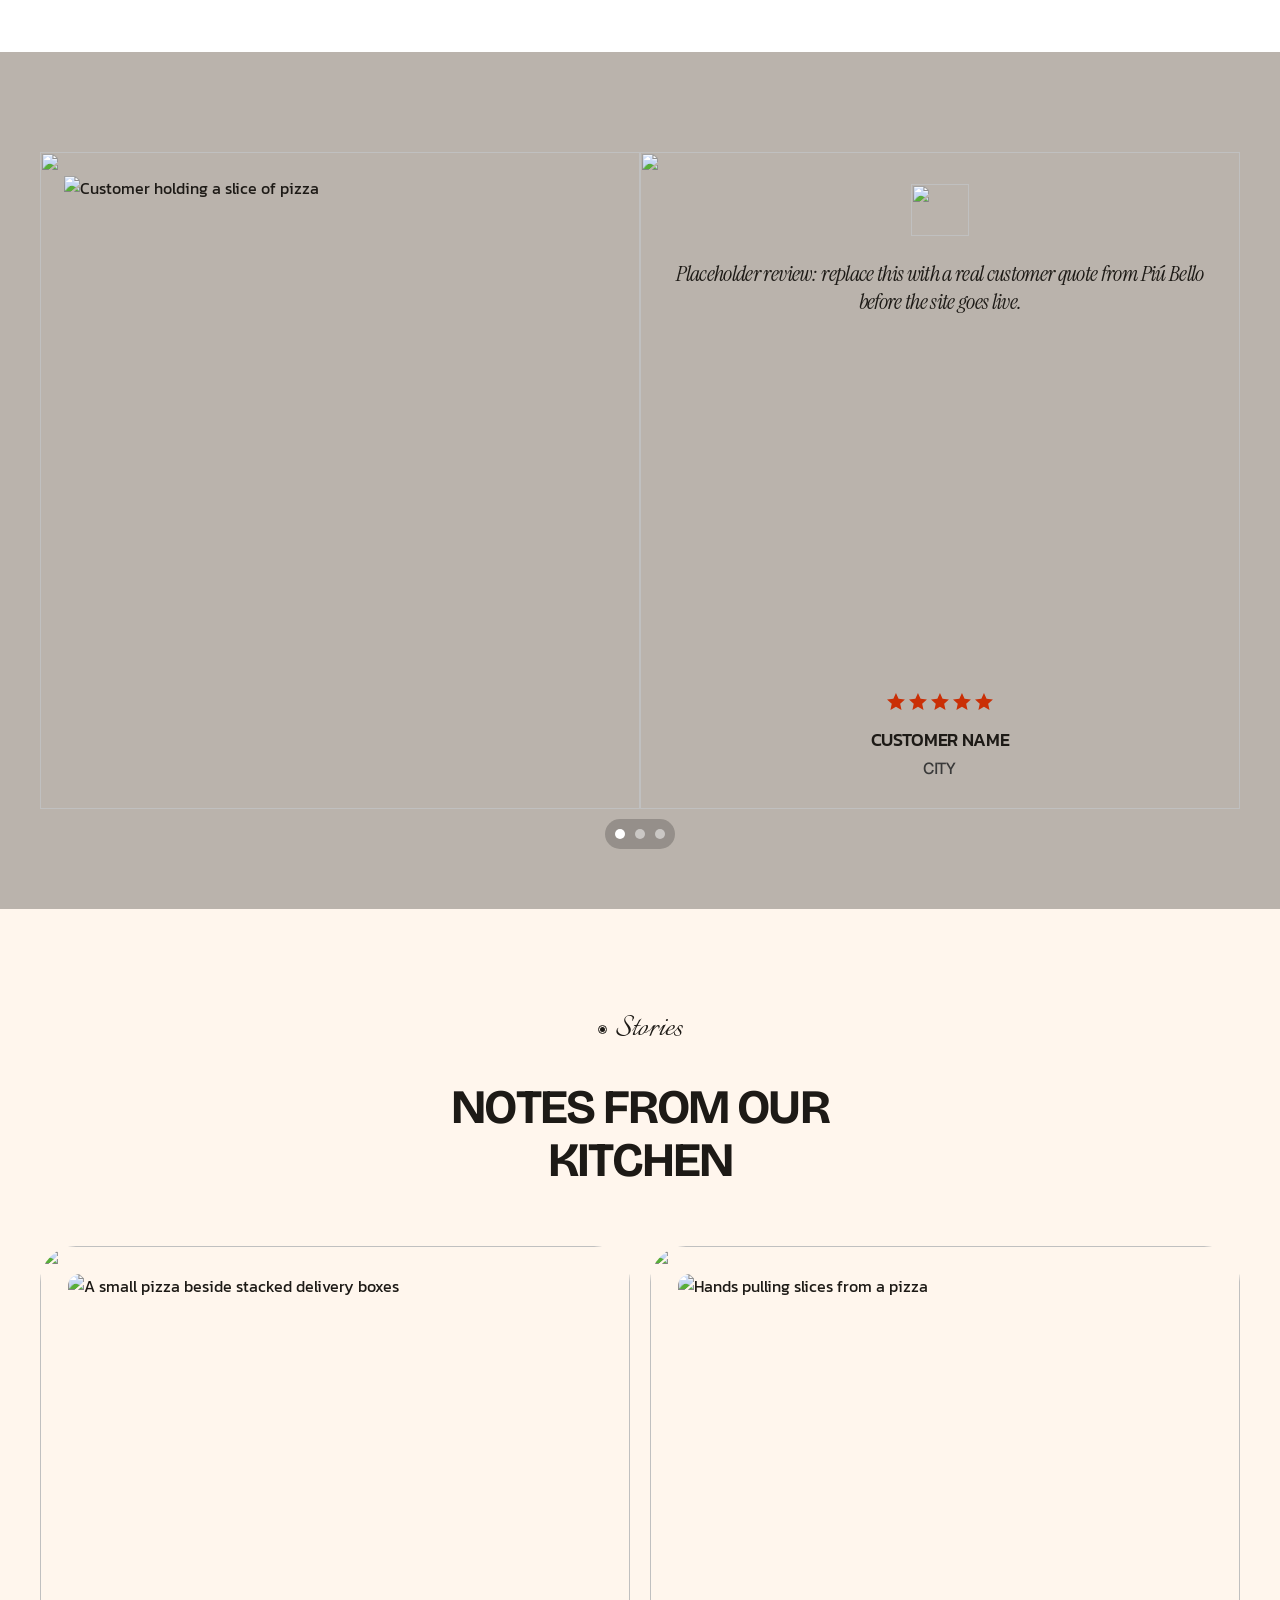
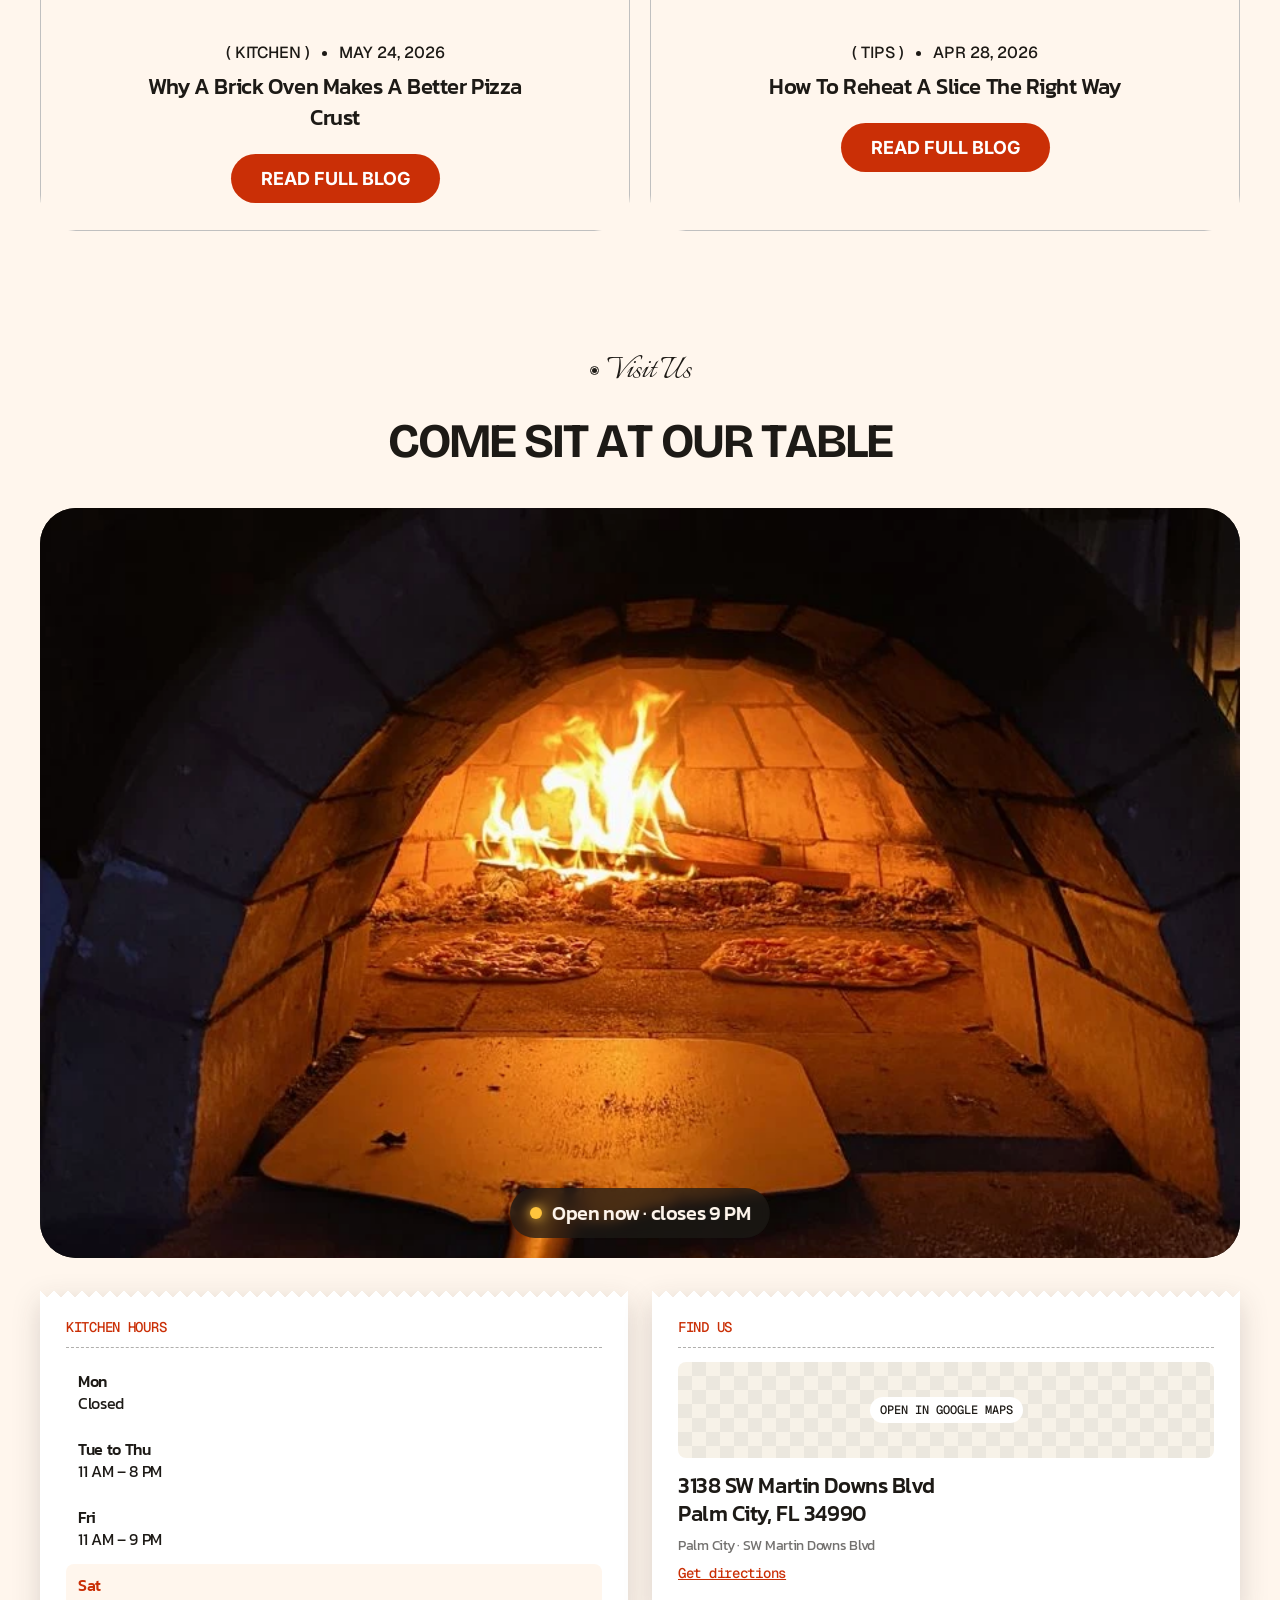
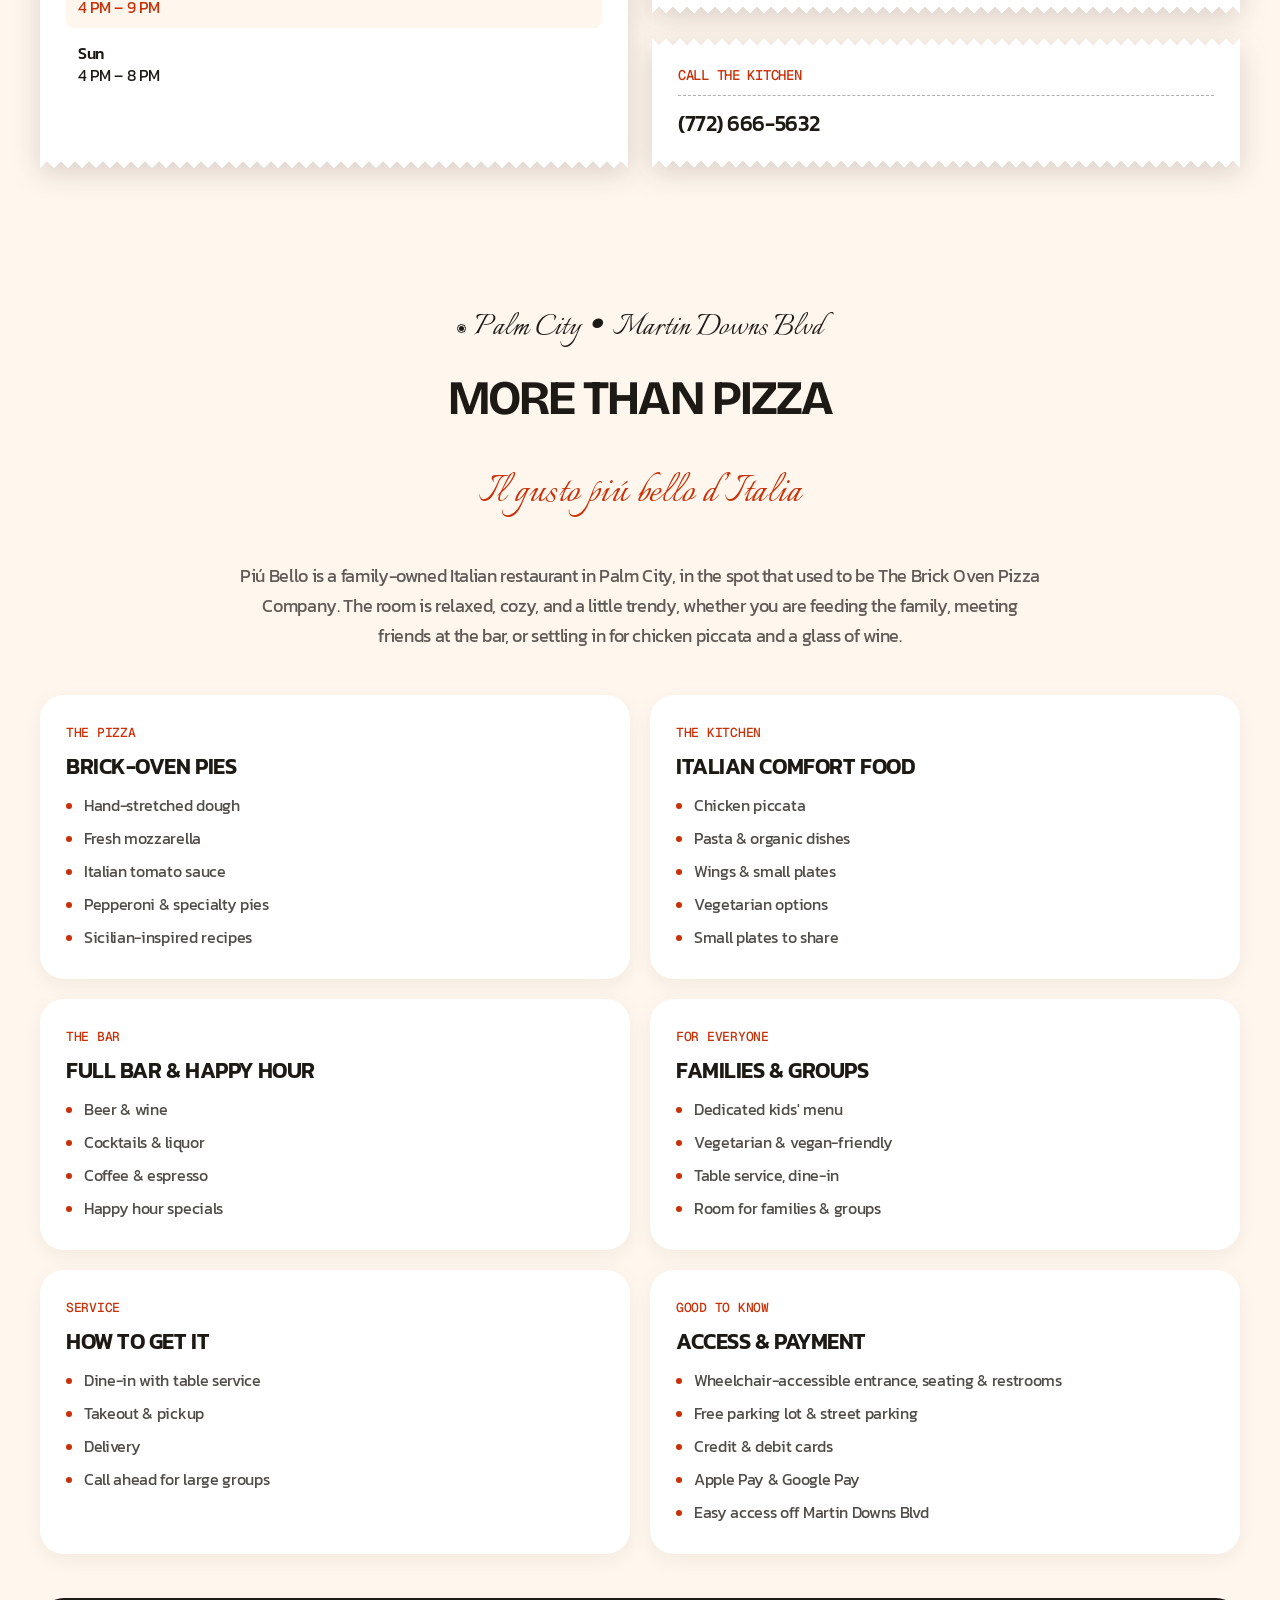
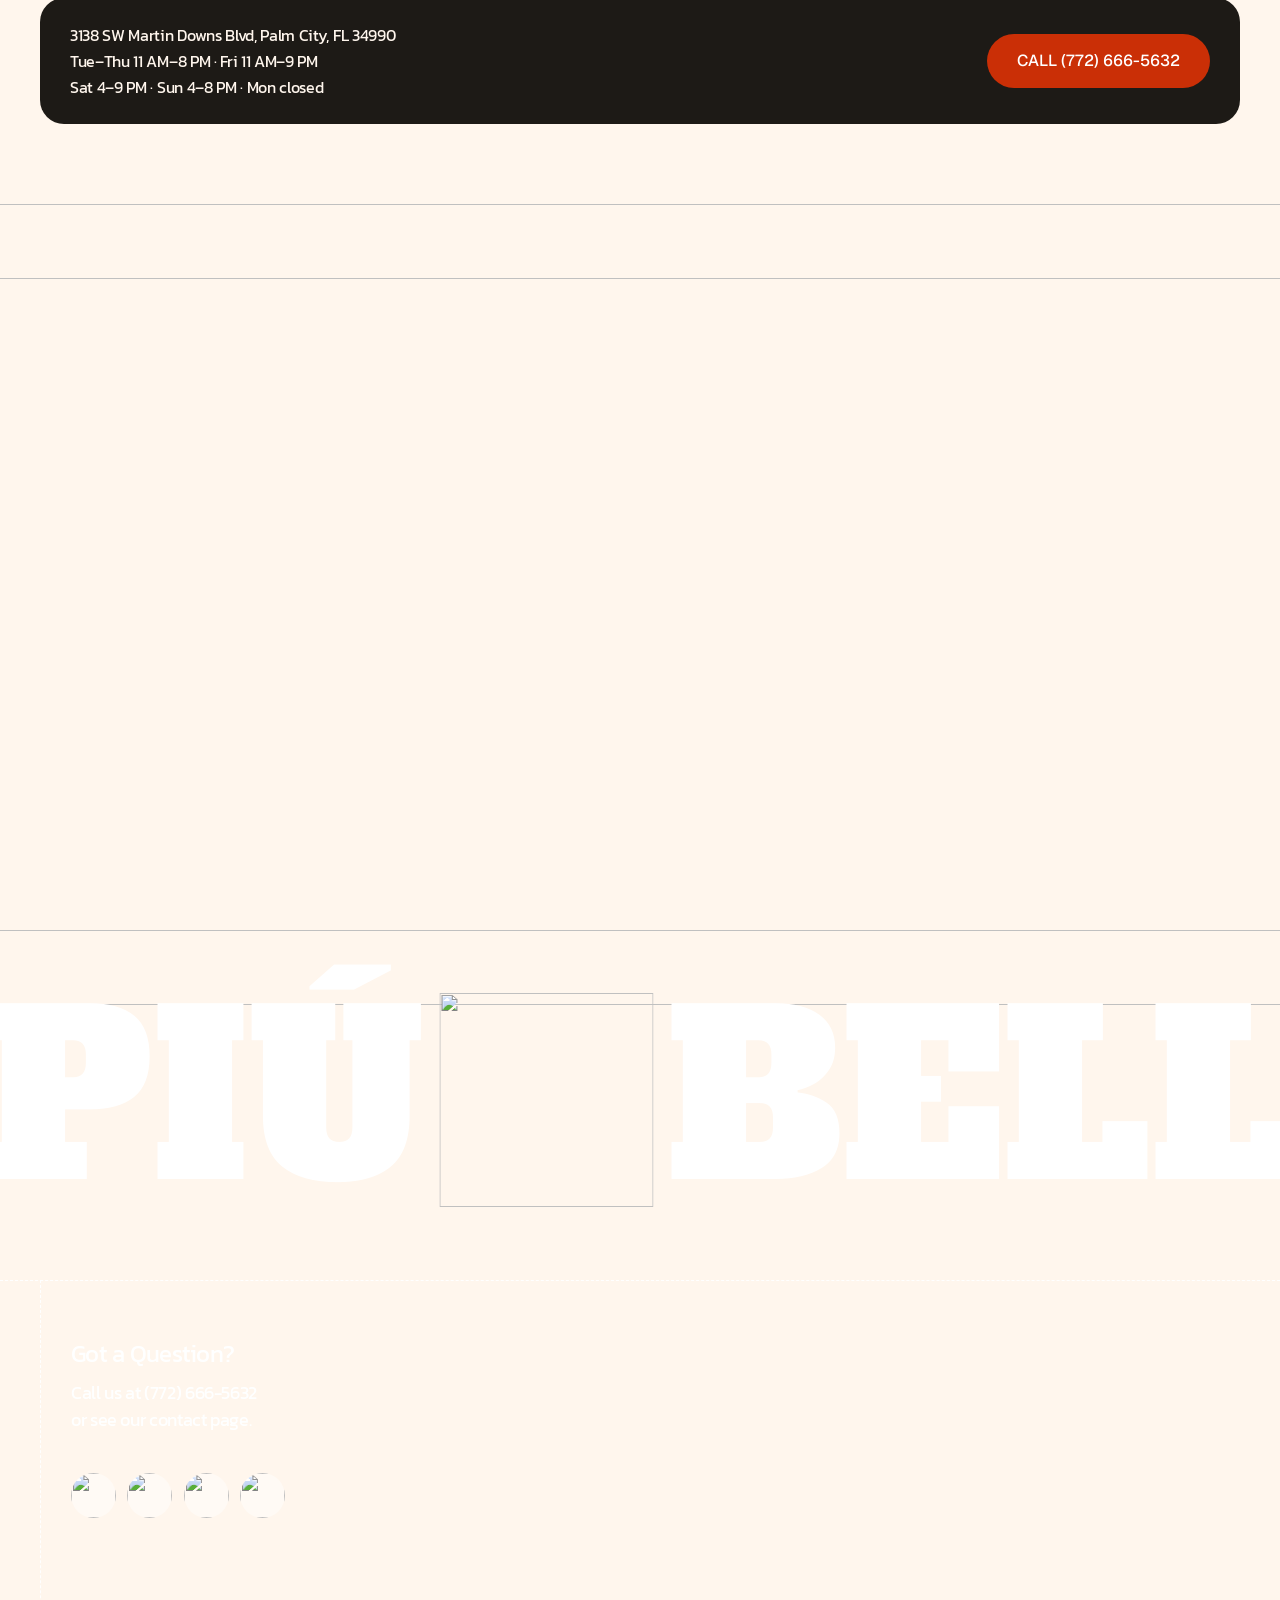
==== commit 3a15f664: "Remove the palette toggle The switch and the dark gold theme it controlled are gone, along with the " ====
--- a/index.html
+++ b/index.html
@@ -13,8 +13,7 @@
 <link rel="preconnect" href="https://framerusercontent.com">
 <link href="https://fonts.googleapis.com/css2?family=Alfa+Slab+One&family=Bricolage+Grotesque:opsz,wght@12..96,700&family=Geist+Mono:wght@400;500&family=Geist:wght@500&family=Instrument+Serif:ital@0;1&family=Inter:wght@700&family=Italianno&family=Kanit:wght@400;500;600;700&display=swap" rel="stylesheet">
 <link rel="stylesheet" href="css/style.css">
-<link rel="stylesheet" href="css/theme.css">
-<script>document.documentElement.classList.add('js');try{if(localStorage.getItem('piubello-theme')==='gold')document.documentElement.dataset.theme='gold'}catch(e){}</script>
+<script>document.documentElement.classList.add('js')</script>
 </head>
 <body>
 
@@ -29,10 +28,6 @@
   <header class="nav-bar">
     <a class="logo" href="#" aria-label="Piú Bello home">PIÚ BELLO</a>
     <div class="nav-actions">
-      <button class="theme-switch" type="button" role="switch" aria-checked="false" data-theme-switch aria-label="Switch to the gold colours">
-        <span class="theme-switch-track" aria-hidden="true"><i></i></span>
-        <span class="theme-switch-label">Gold</span>
-      </button>
       <a class="btn btn-white nav-cta" href="contact.html"><span>Contact Us</span></a>
       <button class="burger" id="burger" type="button" aria-label="Open menu" aria-expanded="false" aria-controls="overlay">
         <i class="bar bar-top"></i><i class="bar bar-mid"></i><i class="bar bar-bot"></i>
@@ -592,7 +587,6 @@
   <a class="btn btn-red" href="tel:+17726665632"><span>Call Now</span></a>
 </nav>
 
-<script src="js/theme.js"></script>
 <script src="js/main.js"></script>
 </body>
 </html>
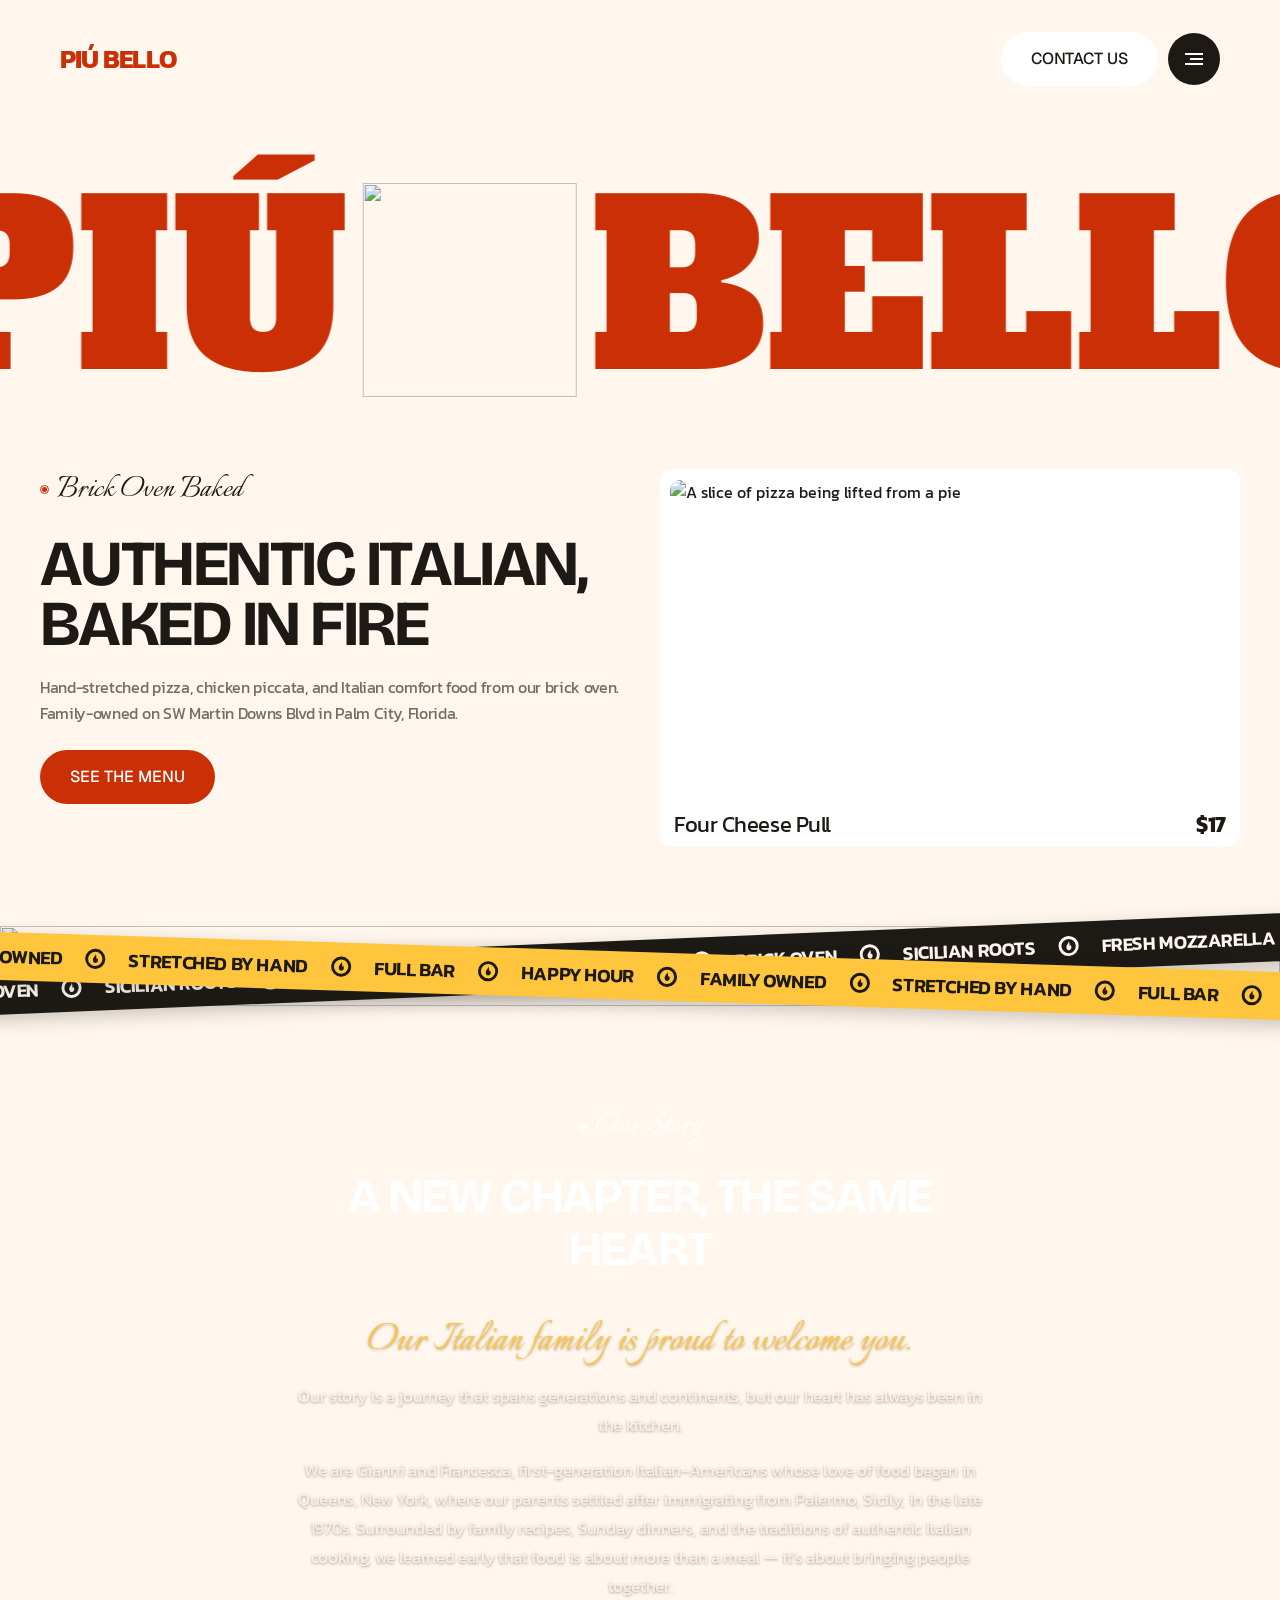
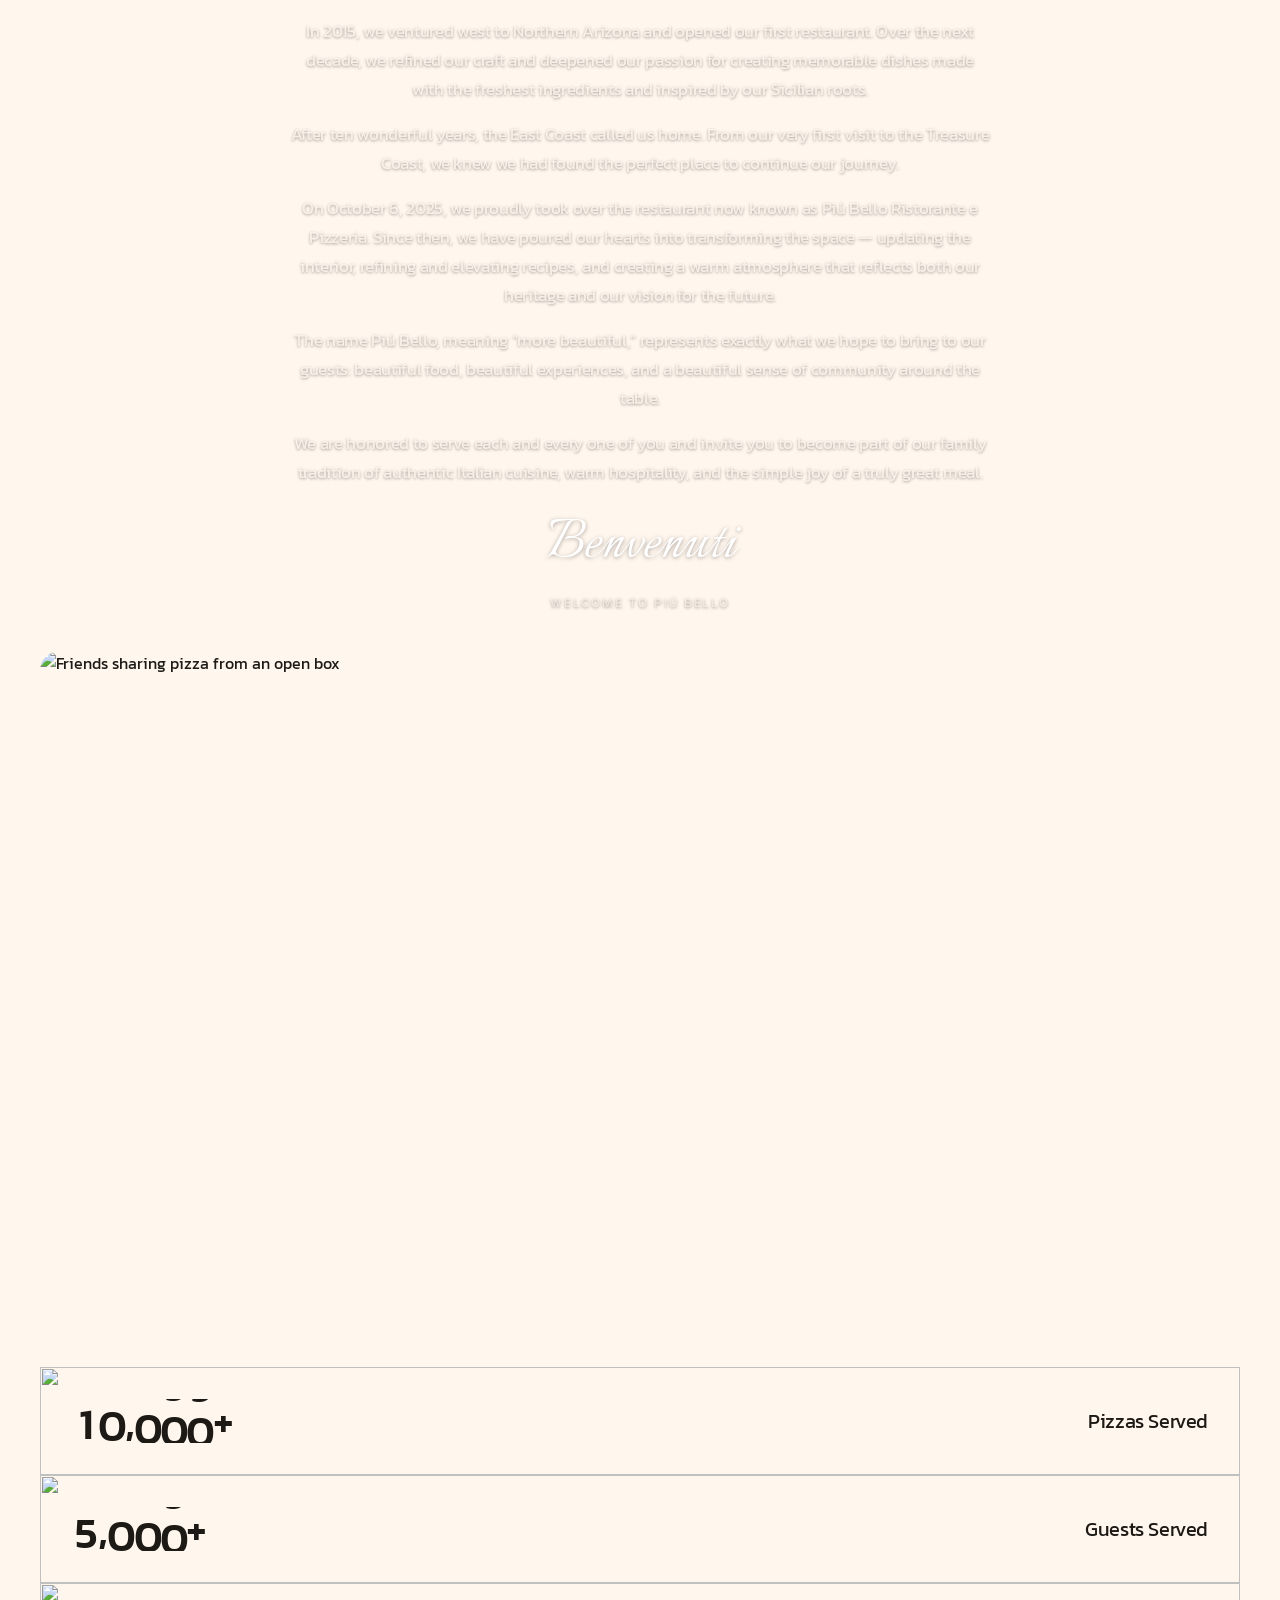
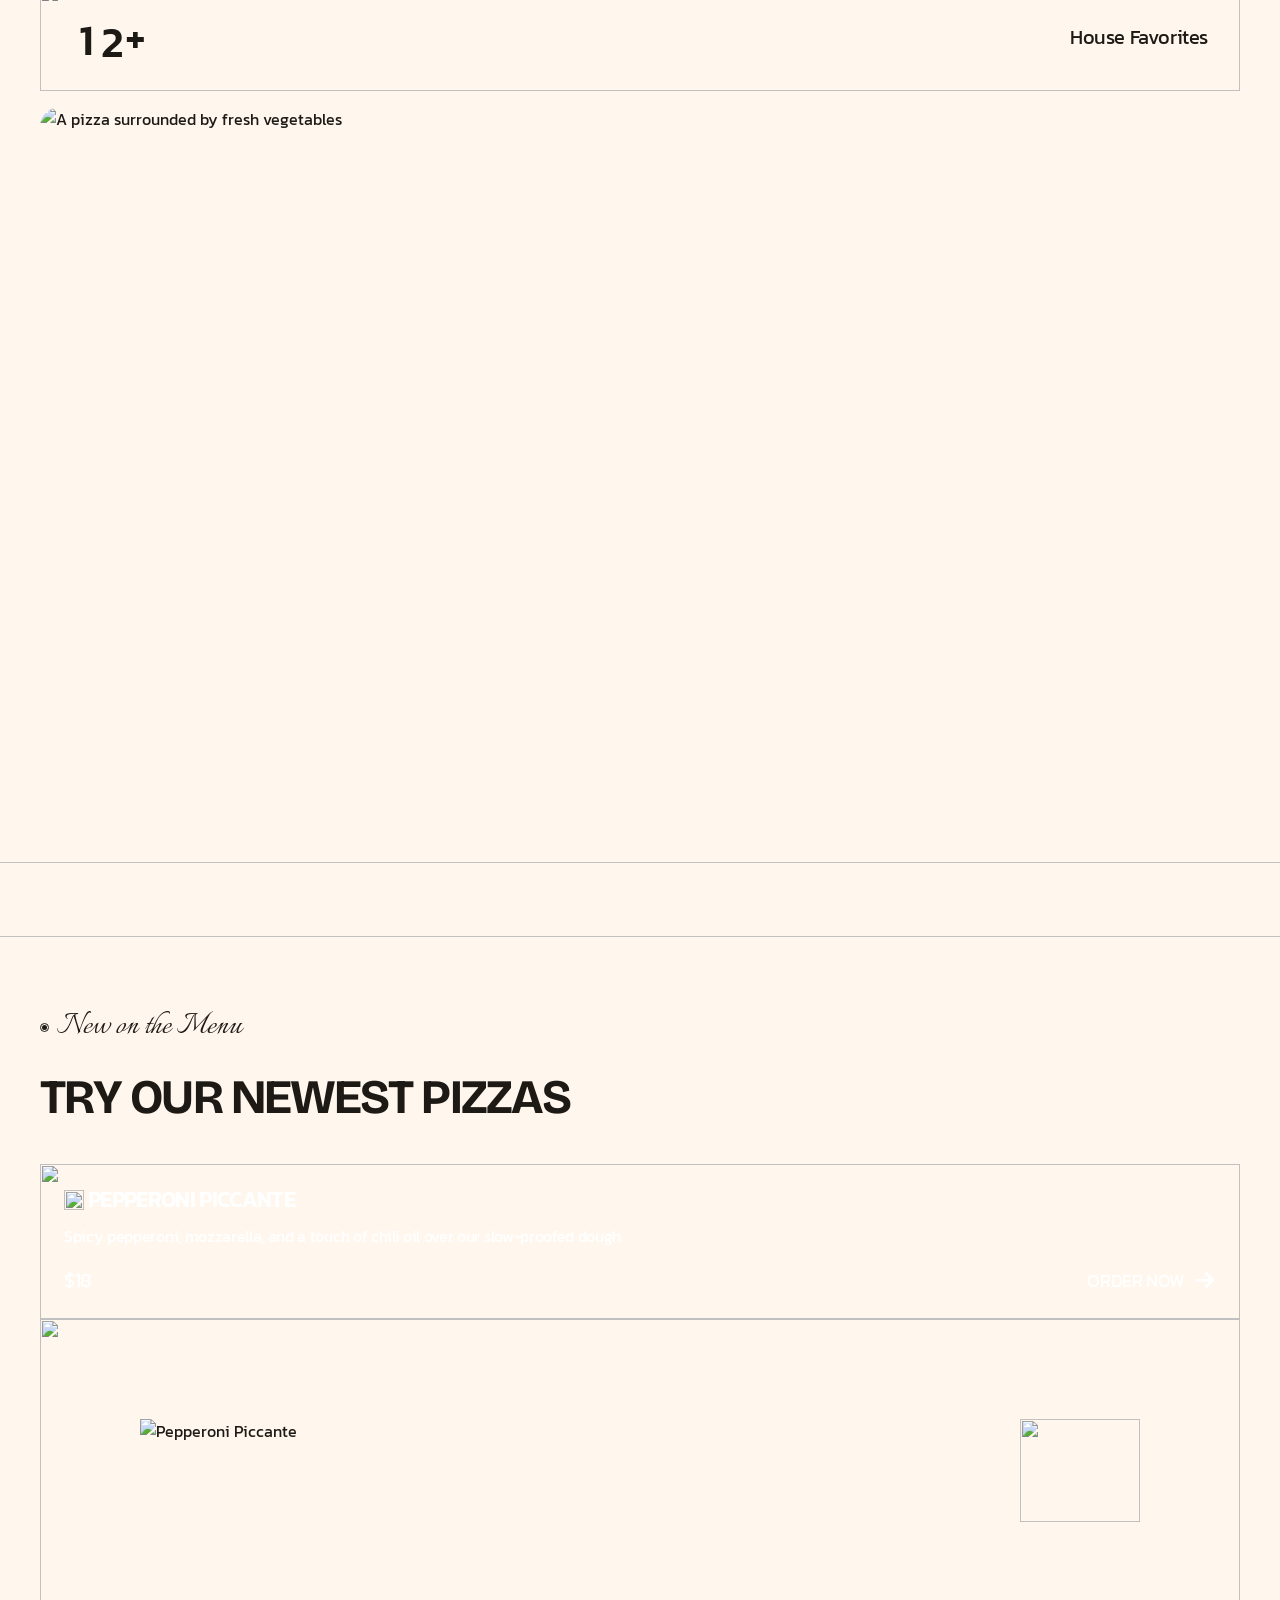
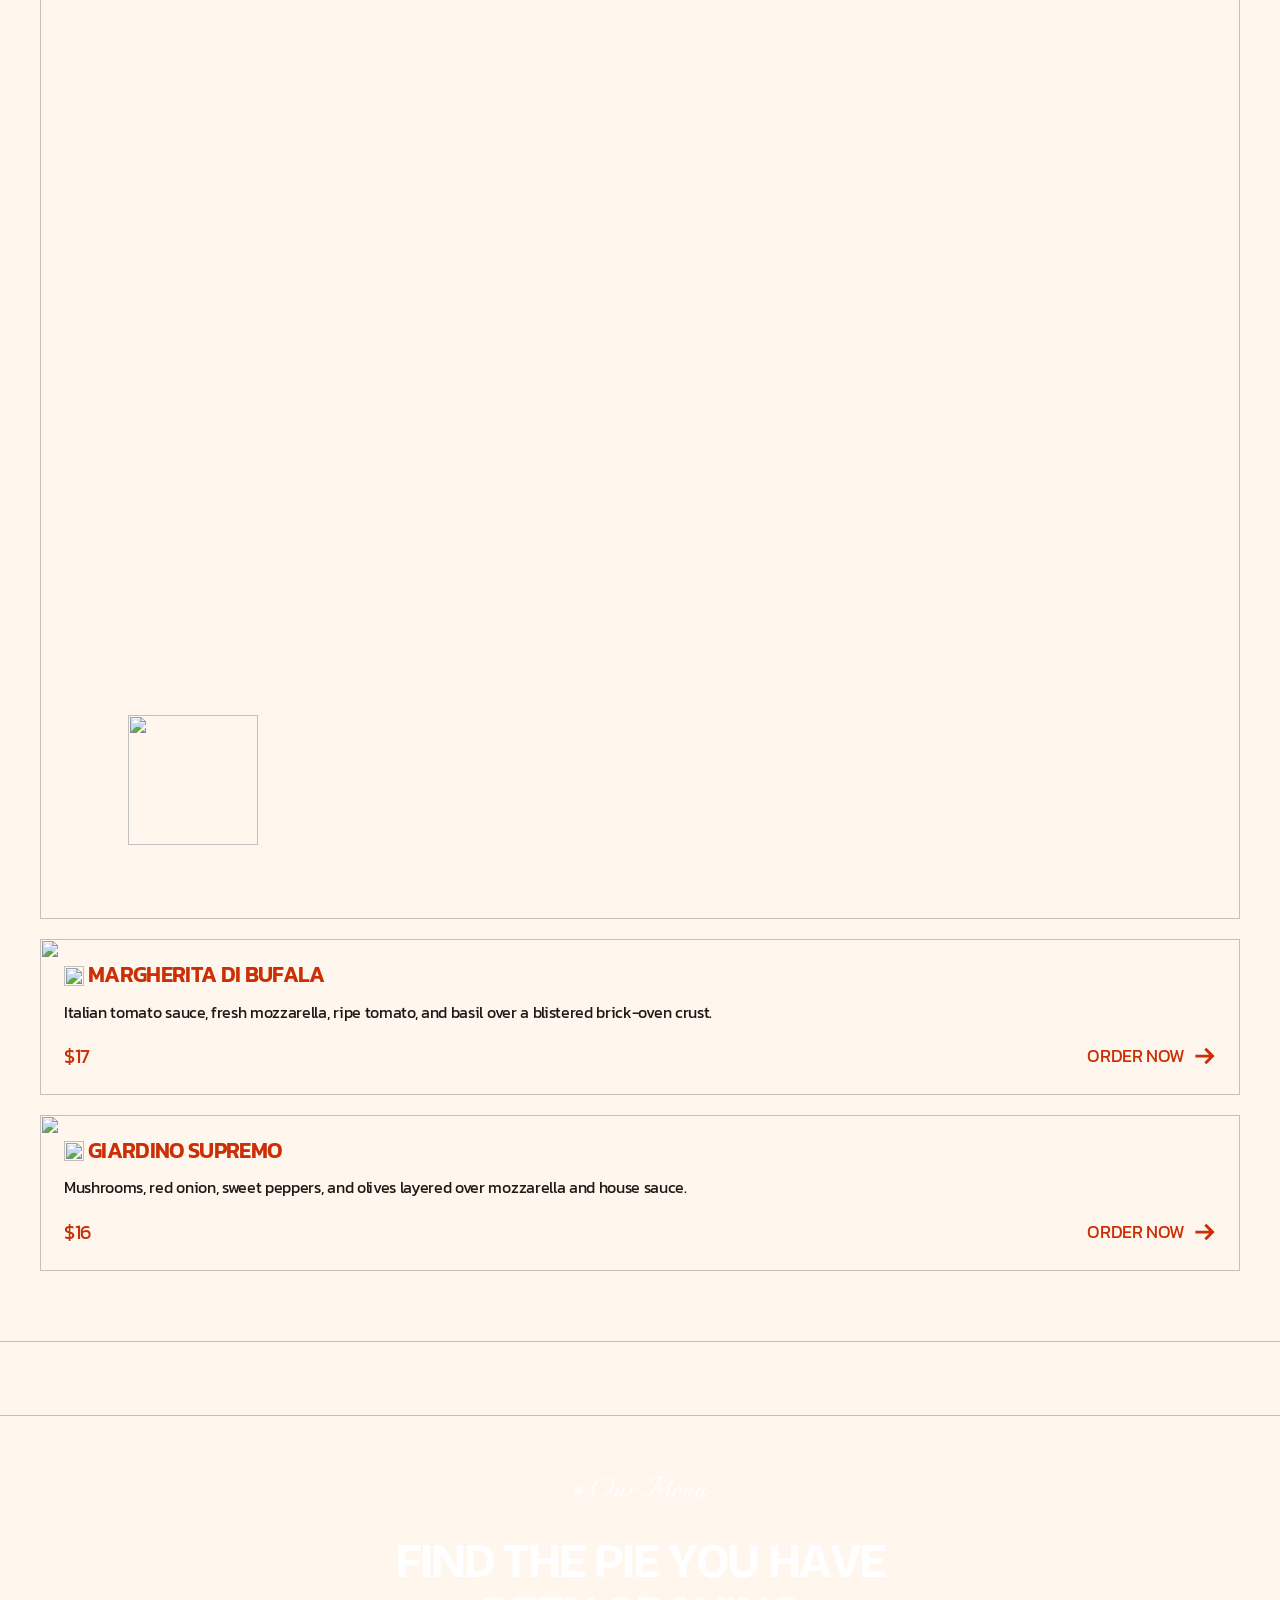
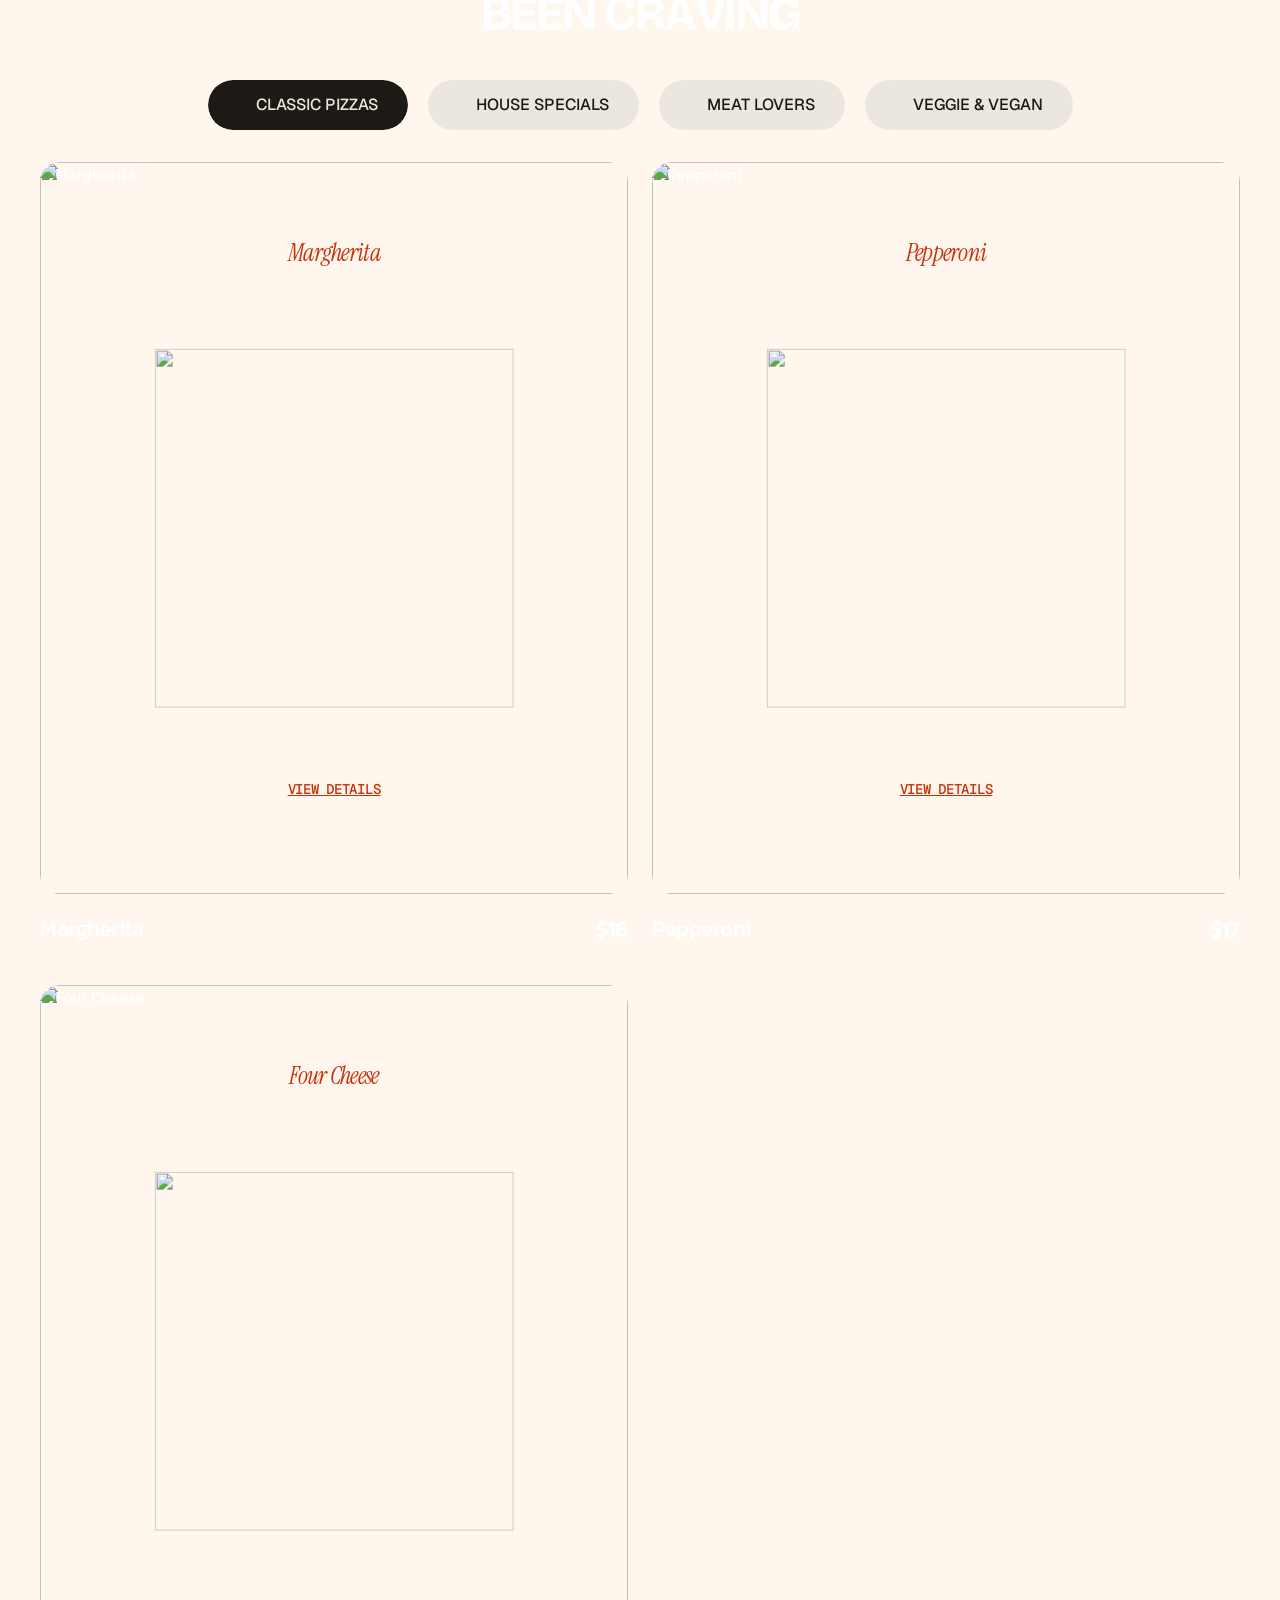
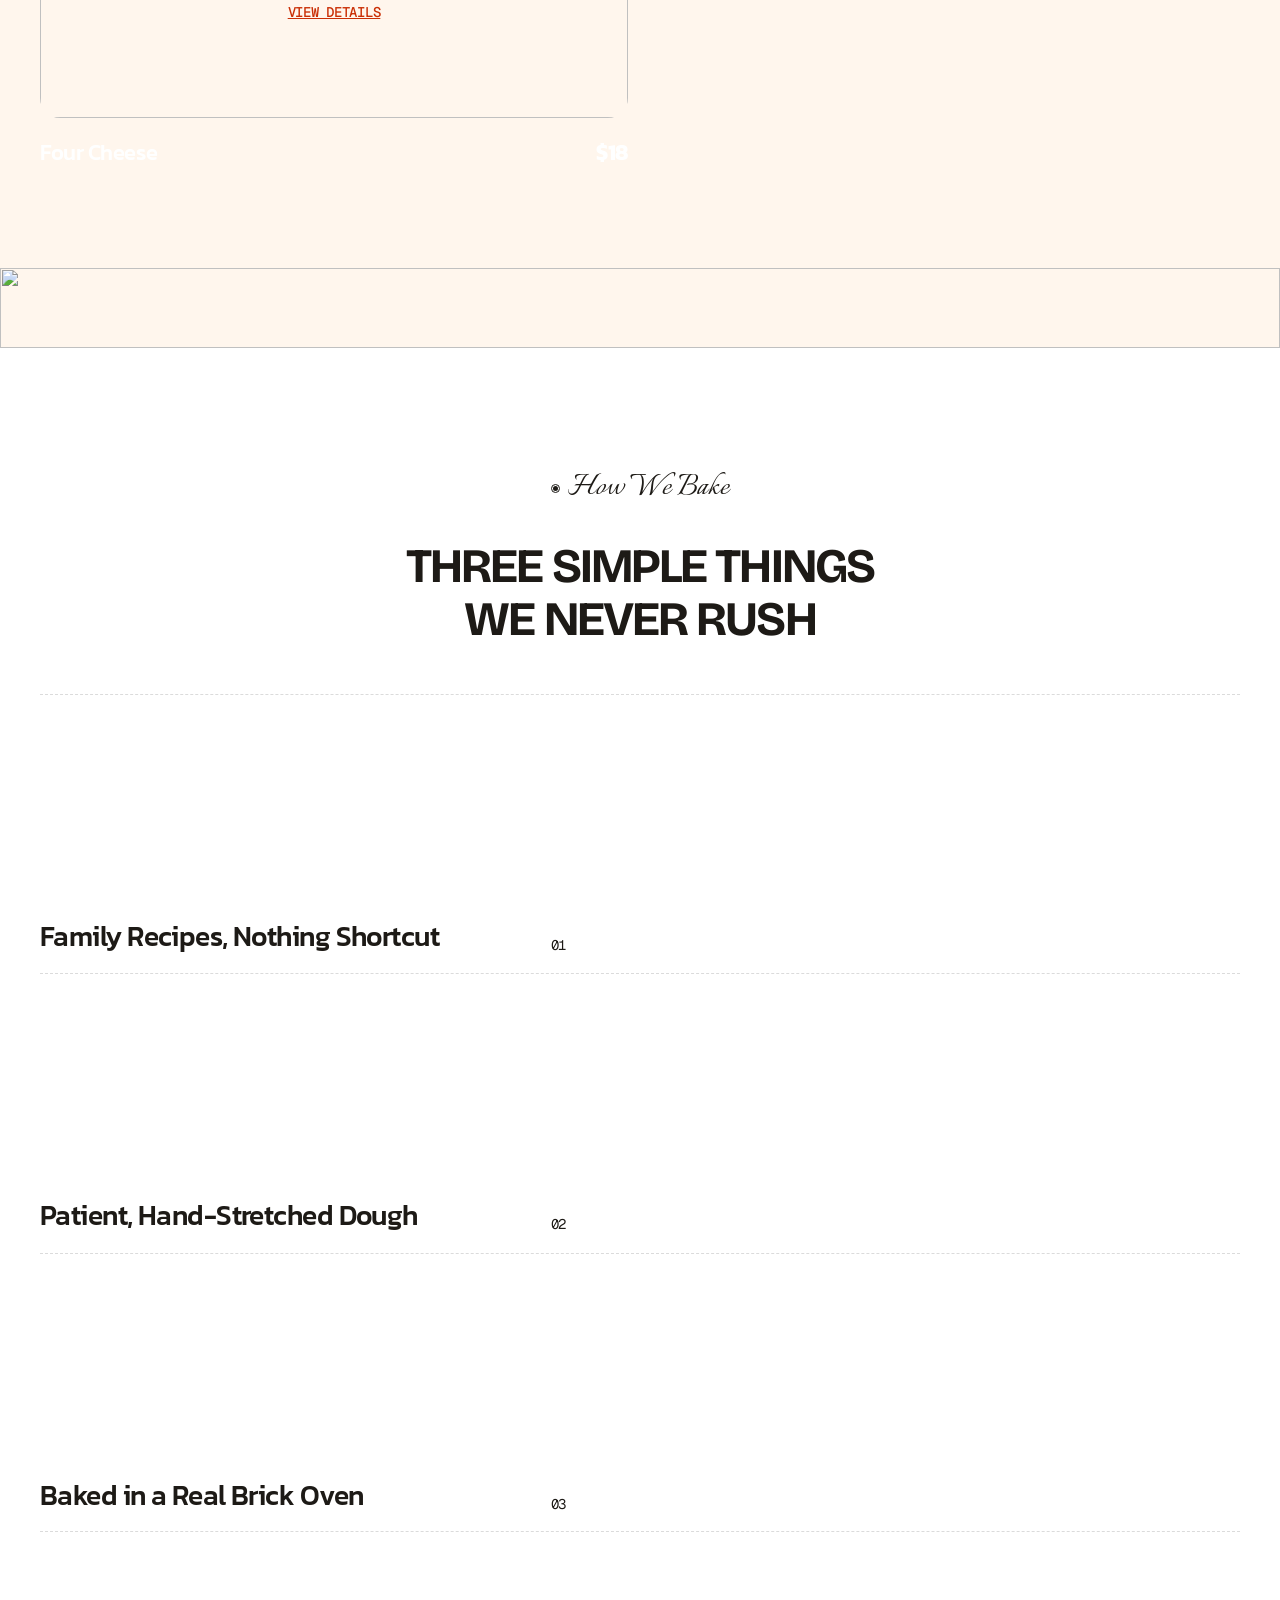
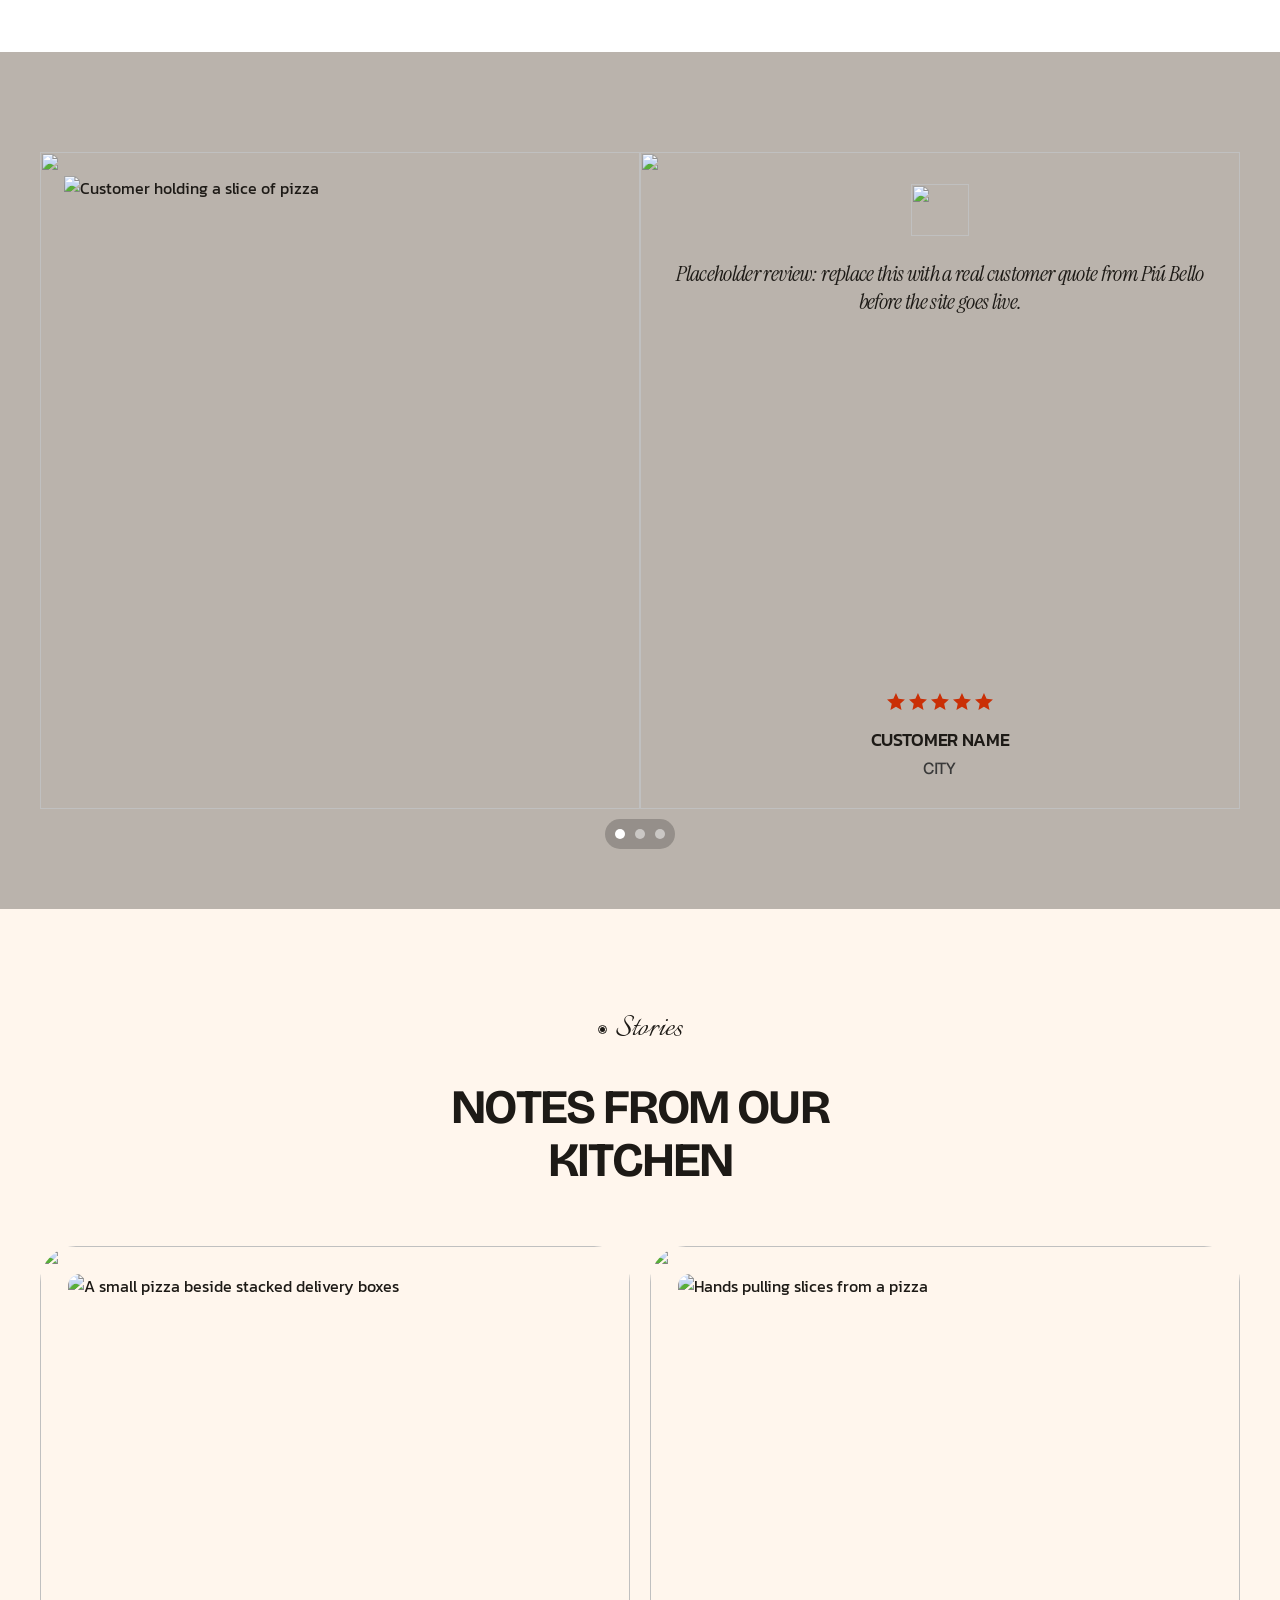
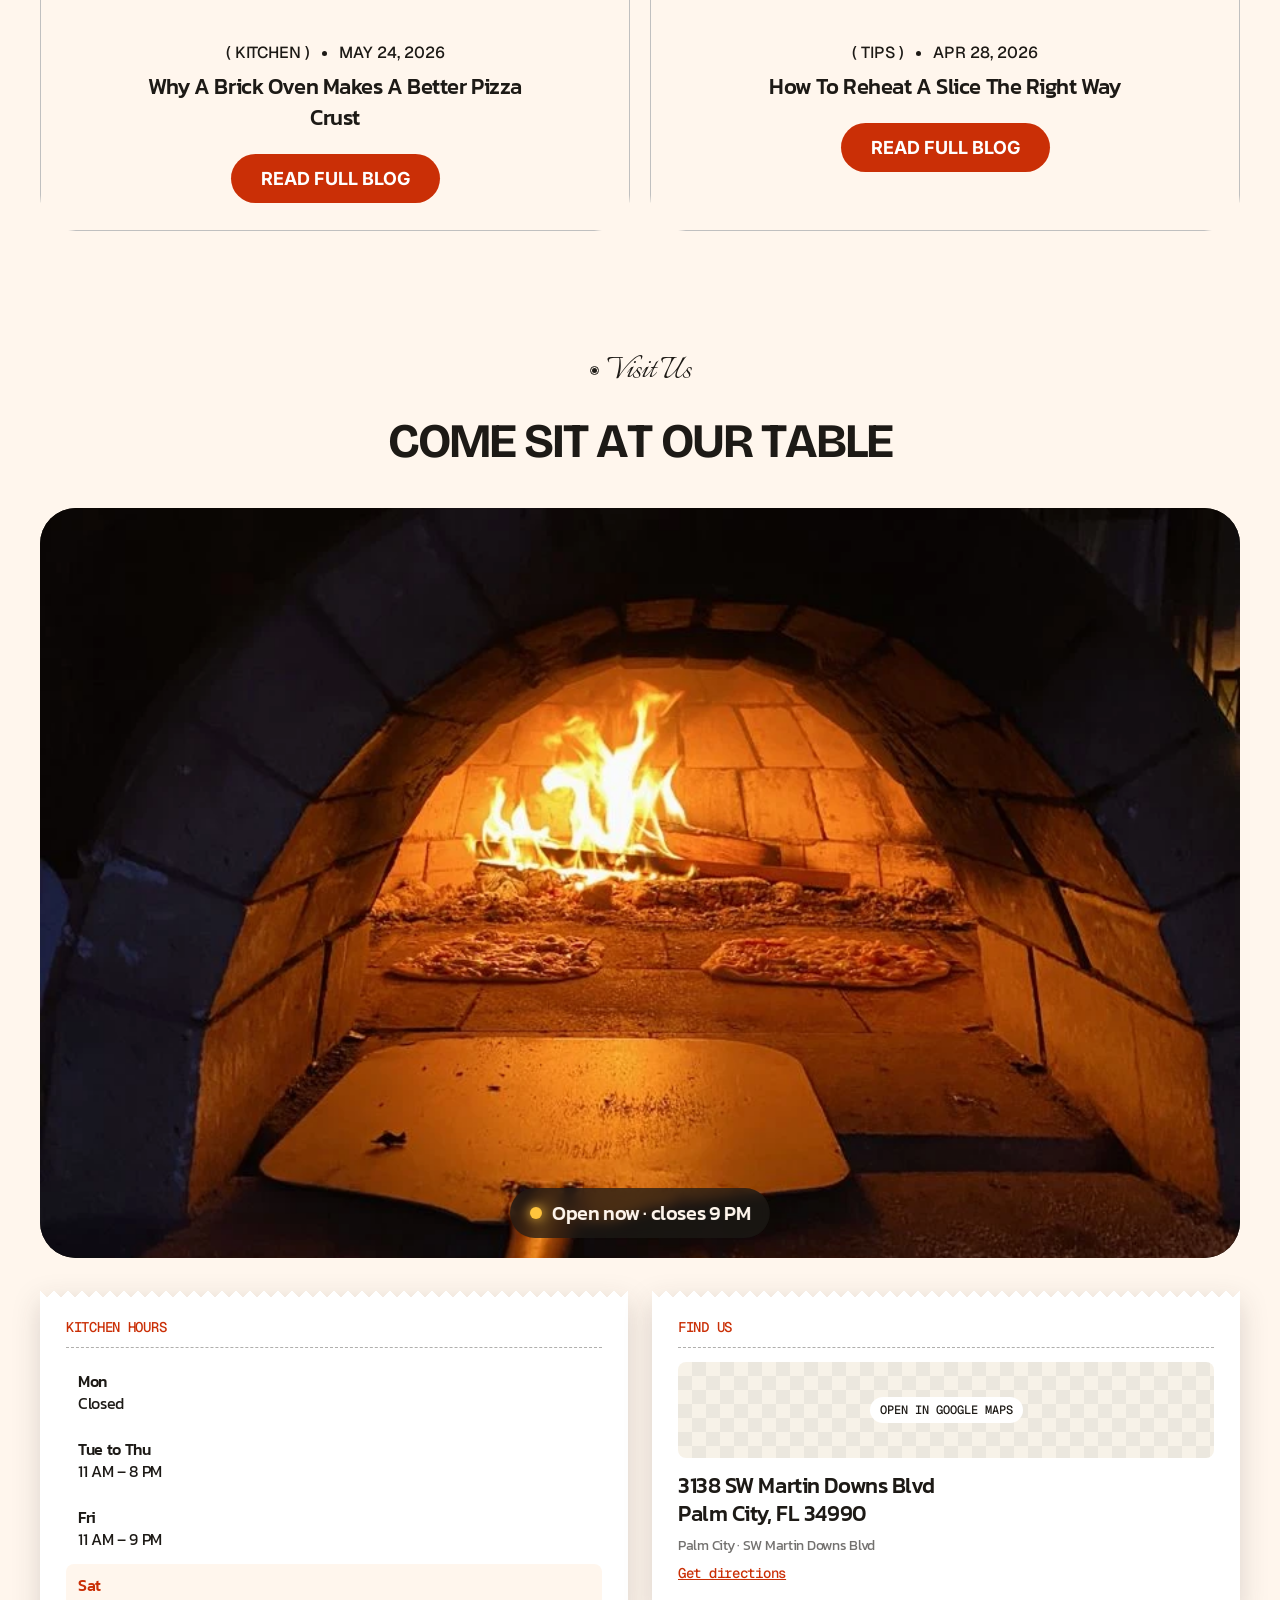
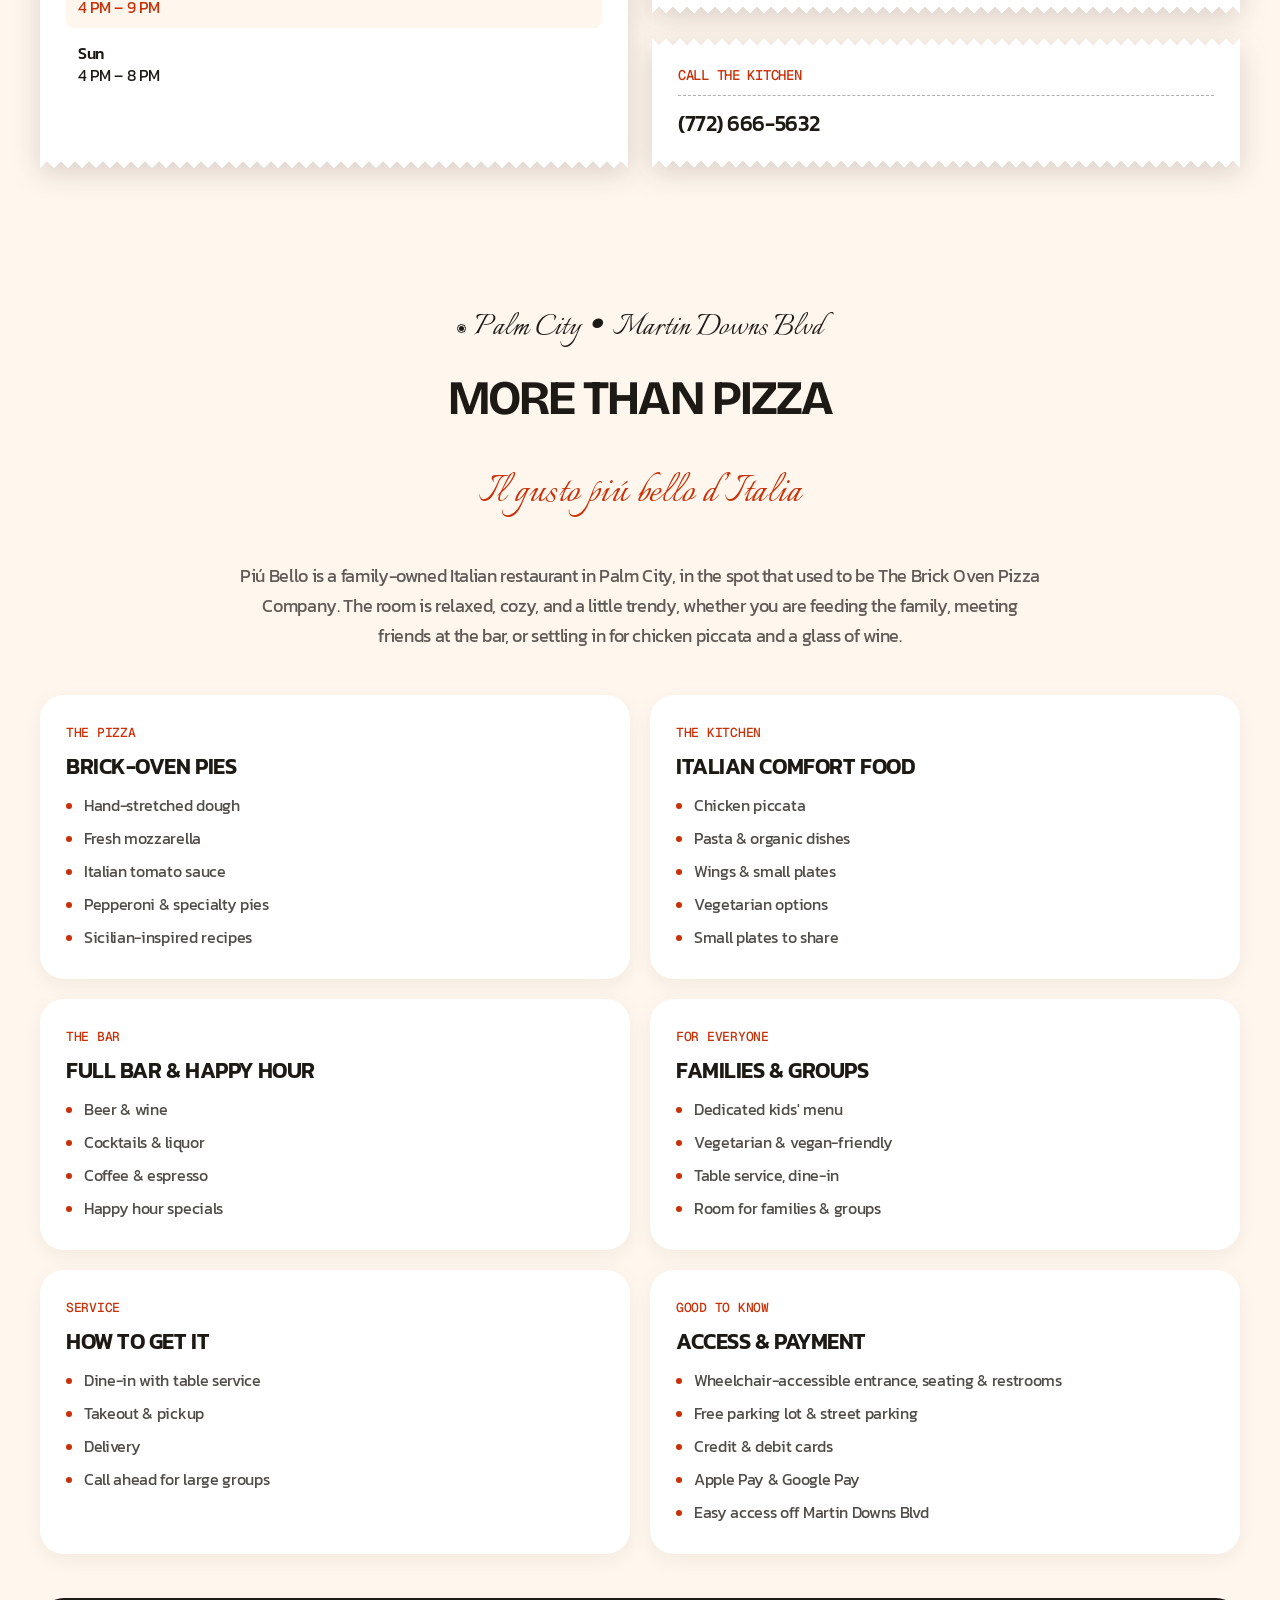
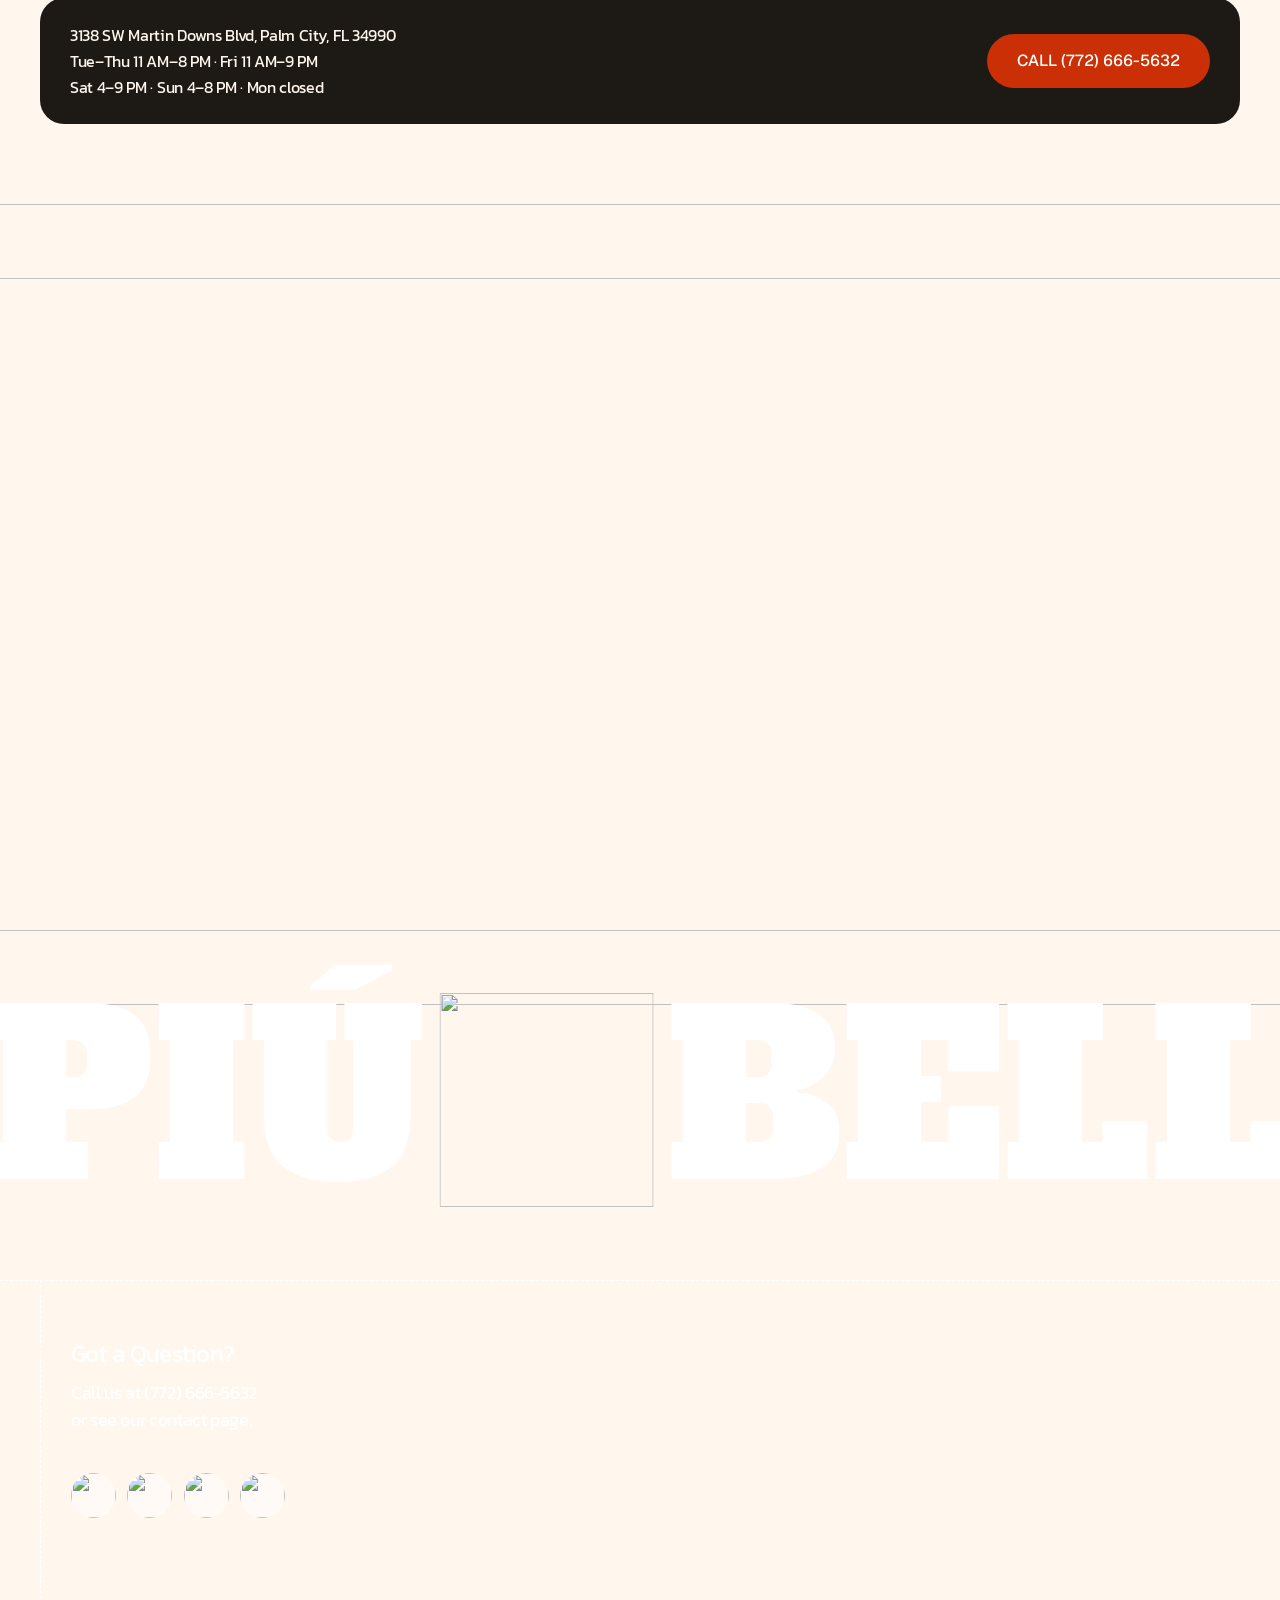
==== commit cbda8cca: "Add a full menu page and link it from every page menu.html carries the whole in-house menu: pizza, c" ====
--- a/index.html
+++ b/index.html
@@ -42,7 +42,7 @@
     <div class="overlay-main">
       <nav class="overlay-links" aria-label="Main">
         <a class="is-current" href="#" data-img="0">Home</a>
-        <a href="#explore" data-img="1">Menu</a>
+        <a href="menu.html" data-img="1">Menu</a>
         <a href="#visit" data-img="2">Visit</a>
       </nav>
       <div class="overlay-side">
@@ -75,15 +75,15 @@
     </div>
     <div class="hero-bottom">
       <div class="hero-cards" id="heroCards">
-        <a class="hero-card is-on" href="#">
+        <a class="hero-card is-on" href="menu.html#pizza">
           <span class="hero-card-img"><img src="https://framerusercontent.com/images/aDhjTebJLF4kFgiur4Rb2dmc.jpg?scale-down-to=1024" alt="A slice of pizza being lifted from a pie"></span>
           <span class="hero-card-meta"><b>Four Cheese Pull</b><strong>$17</strong></span>
         </a>
-        <a class="hero-card" href="#">
+        <a class="hero-card" href="menu.html#pizza">
           <span class="hero-card-img"><img src="https://framerusercontent.com/images/KPB0sUOeKgynOIx812bchnMXTw.png?scale-down-to=1024" alt="A thick crust pizza on a table"></span>
           <span class="hero-card-meta"><b>Fresh Mozzarella</b><strong>$16</strong></span>
         </a>
-        <a class="hero-card" href="#">
+        <a class="hero-card" href="menu.html#pizza">
           <span class="hero-card-img"><img src="https://framerusercontent.com/images/HkR5BifDLPe7PxC66kVpO38UUs.png?scale-down-to=1024" alt="A pizza with tomatoes and green toppings"></span>
           <span class="hero-card-meta"><b>Pepperoni &amp; Ham</b><strong>$18</strong></span>
         </a>
@@ -94,7 +94,7 @@
           <h1 class="h1" data-chars>Authentic Italian, Baked in Fire</h1>
           <p class="body muted">Hand-stretched pizza, chicken piccata, and Italian comfort food from our brick oven. Family-owned on SW Martin Downs Blvd in Palm City, Florida.</p>
         </div>
-        <a class="btn btn-red" href="#explore"><span>See the Menu</span></a>
+        <a class="btn btn-red" href="menu.html"><span>See the Menu</span></a>
       </div>
     </div>
   </section>
@@ -547,7 +547,7 @@
             <ul>
               <li><a class="is-current" href="#">Home</a></li>
               <li><a href="#">Our Story</a></li>
-              <li><a href="#explore">Menu</a></li>
+              <li><a href="menu.html">Menu</a></li>
               <li><a href="#">Stories</a></li>
               <li><a href="contact.html">Contact</a></li>
             </ul>
@@ -583,10 +583,11 @@
 
 <!-- Phone quick actions -->
 <nav class="action-bar" id="actionBar" aria-label="Quick actions">
-  <a class="btn btn-dark" href="#explore"><span>Menu</span></a>
+  <a class="btn btn-dark" href="menu.html"><span>Menu</span></a>
   <a class="btn btn-red" href="tel:+17726665632"><span>Call Now</span></a>
 </nav>
 
+<script src="js/site.js"></script>
 <script src="js/main.js"></script>
 </body>
 </html>
